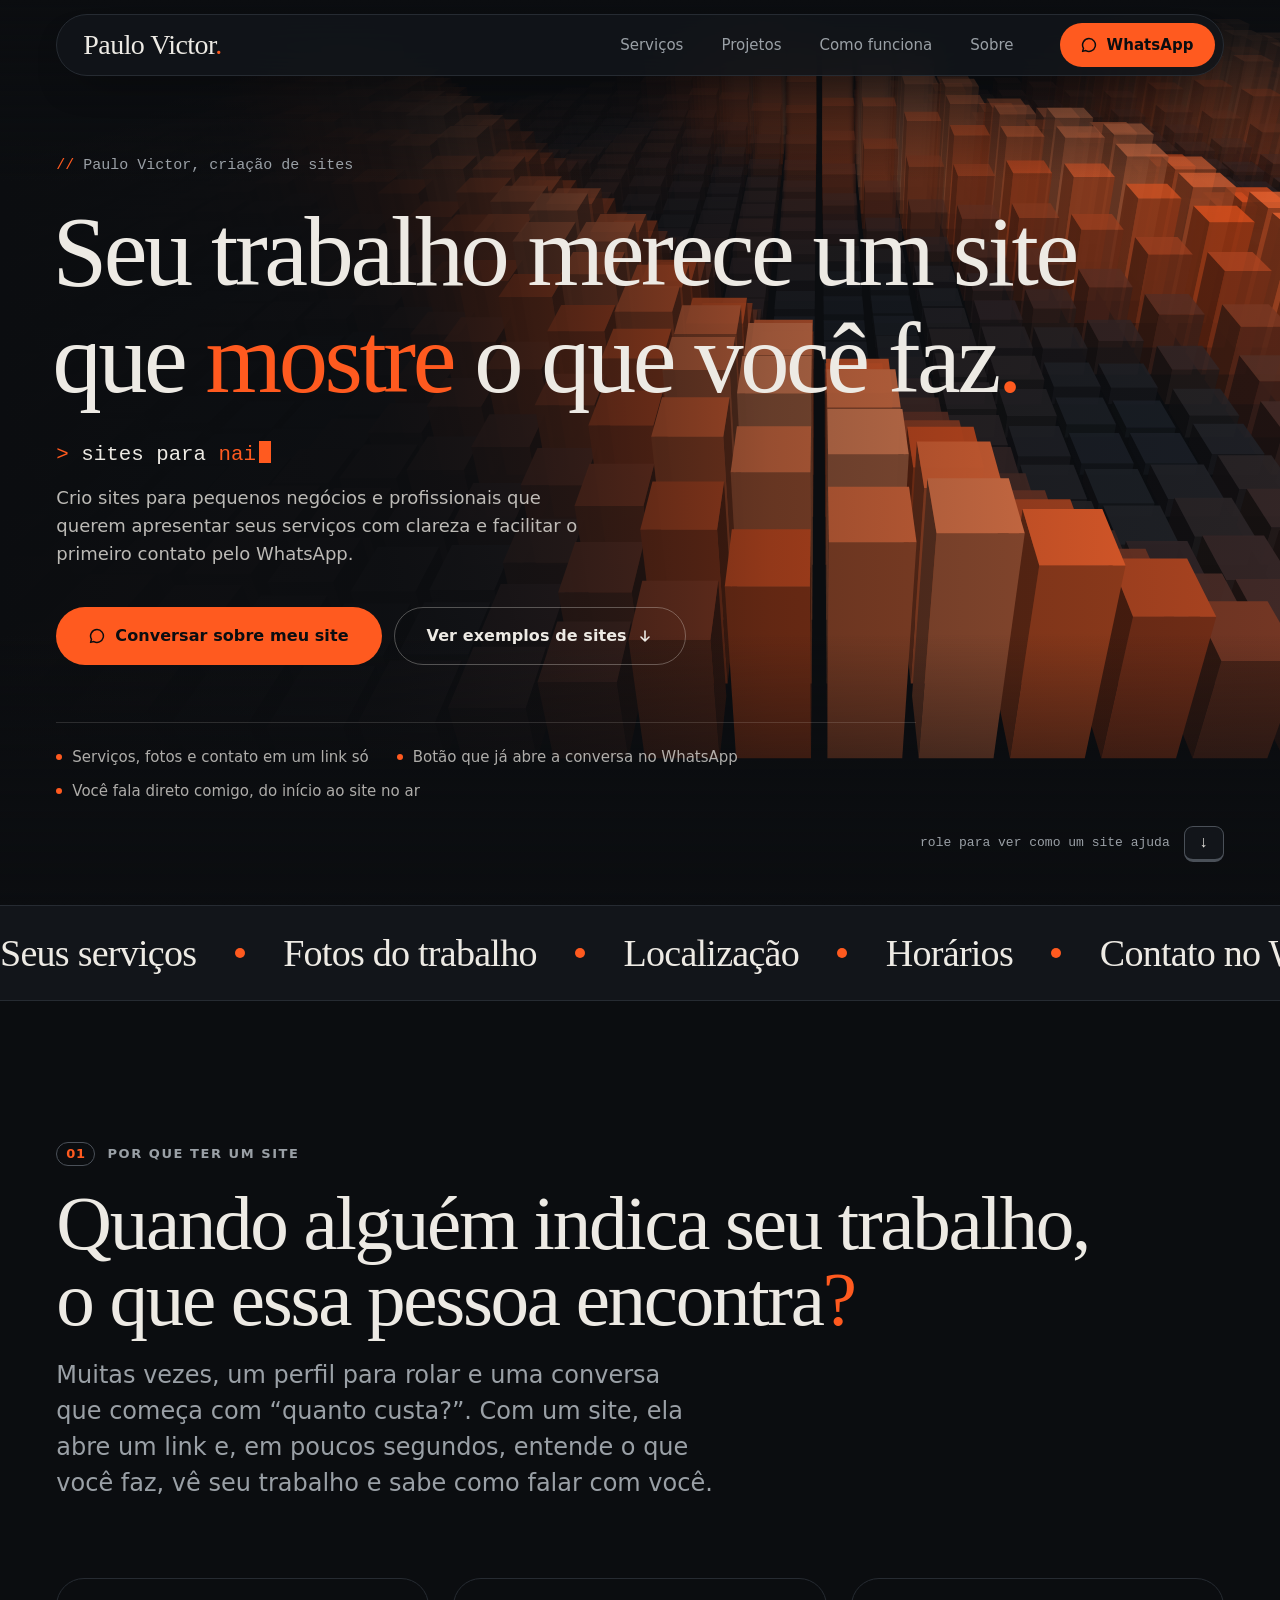
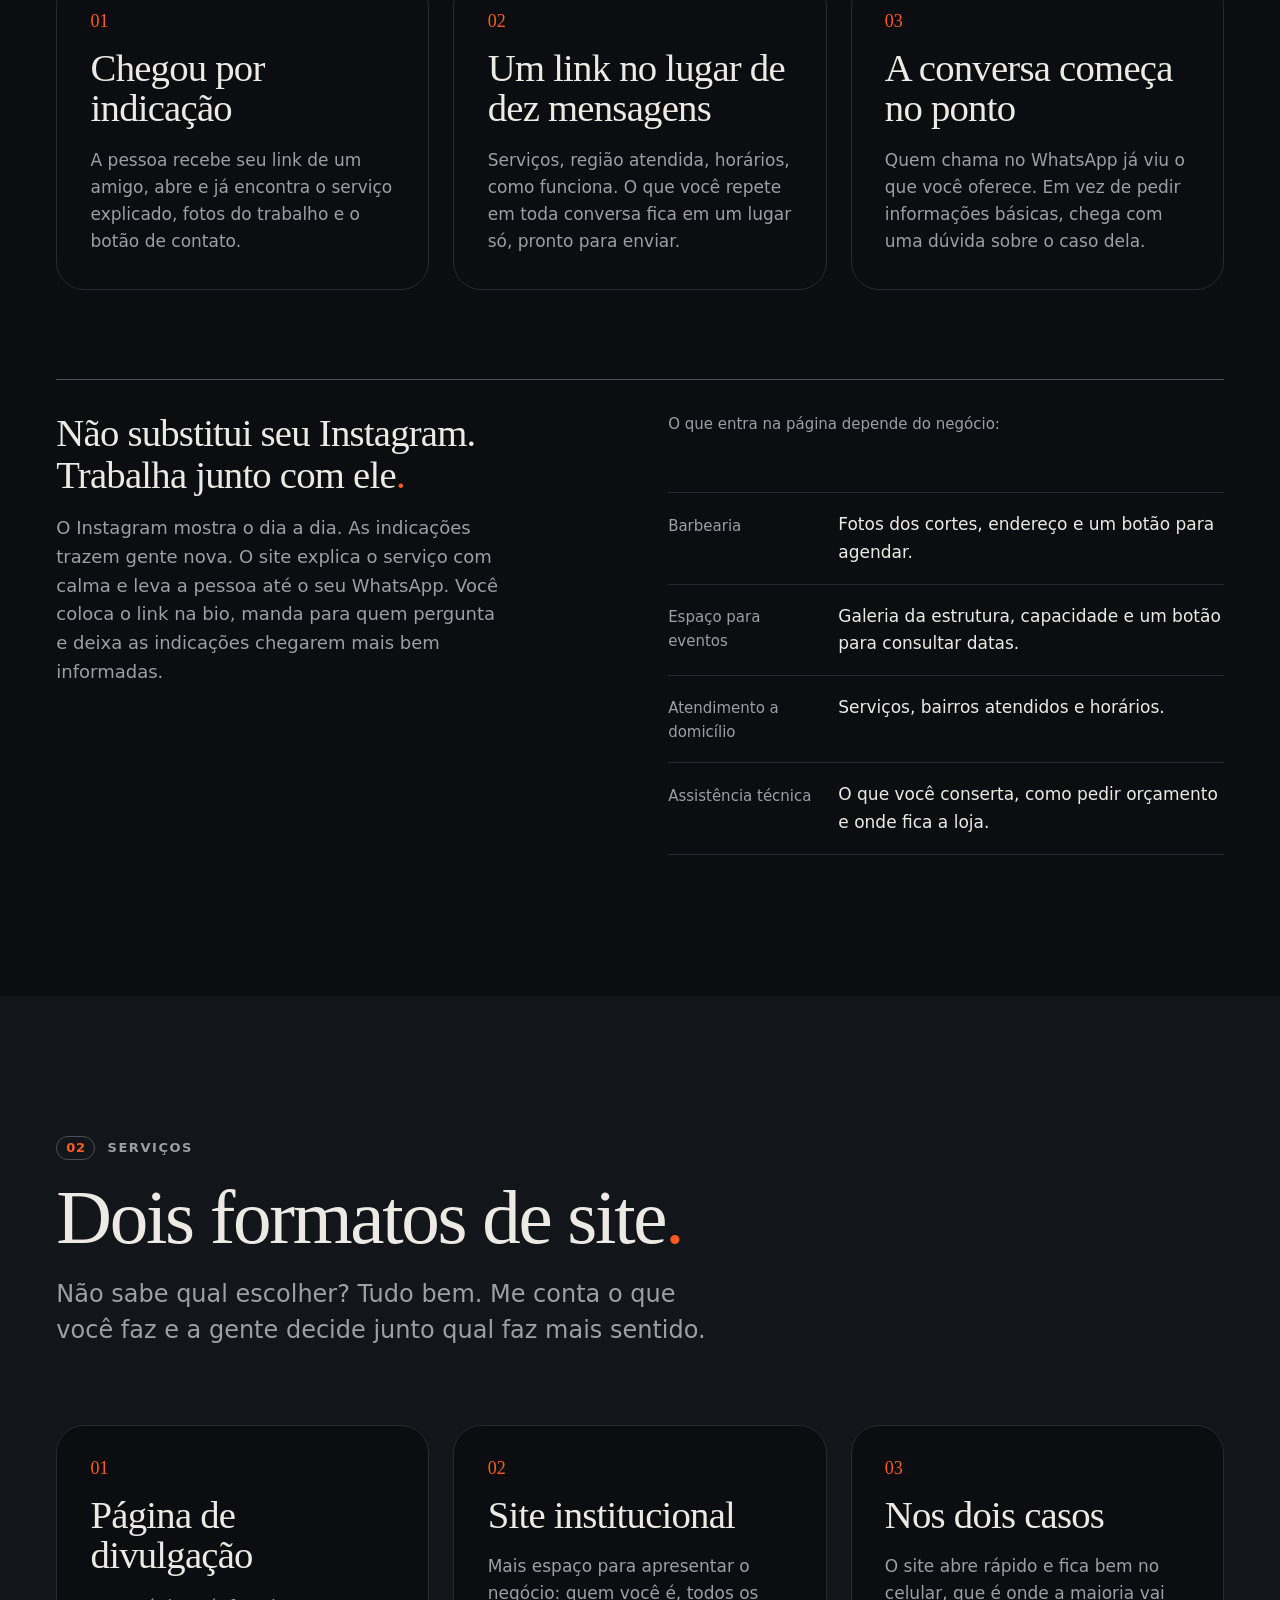
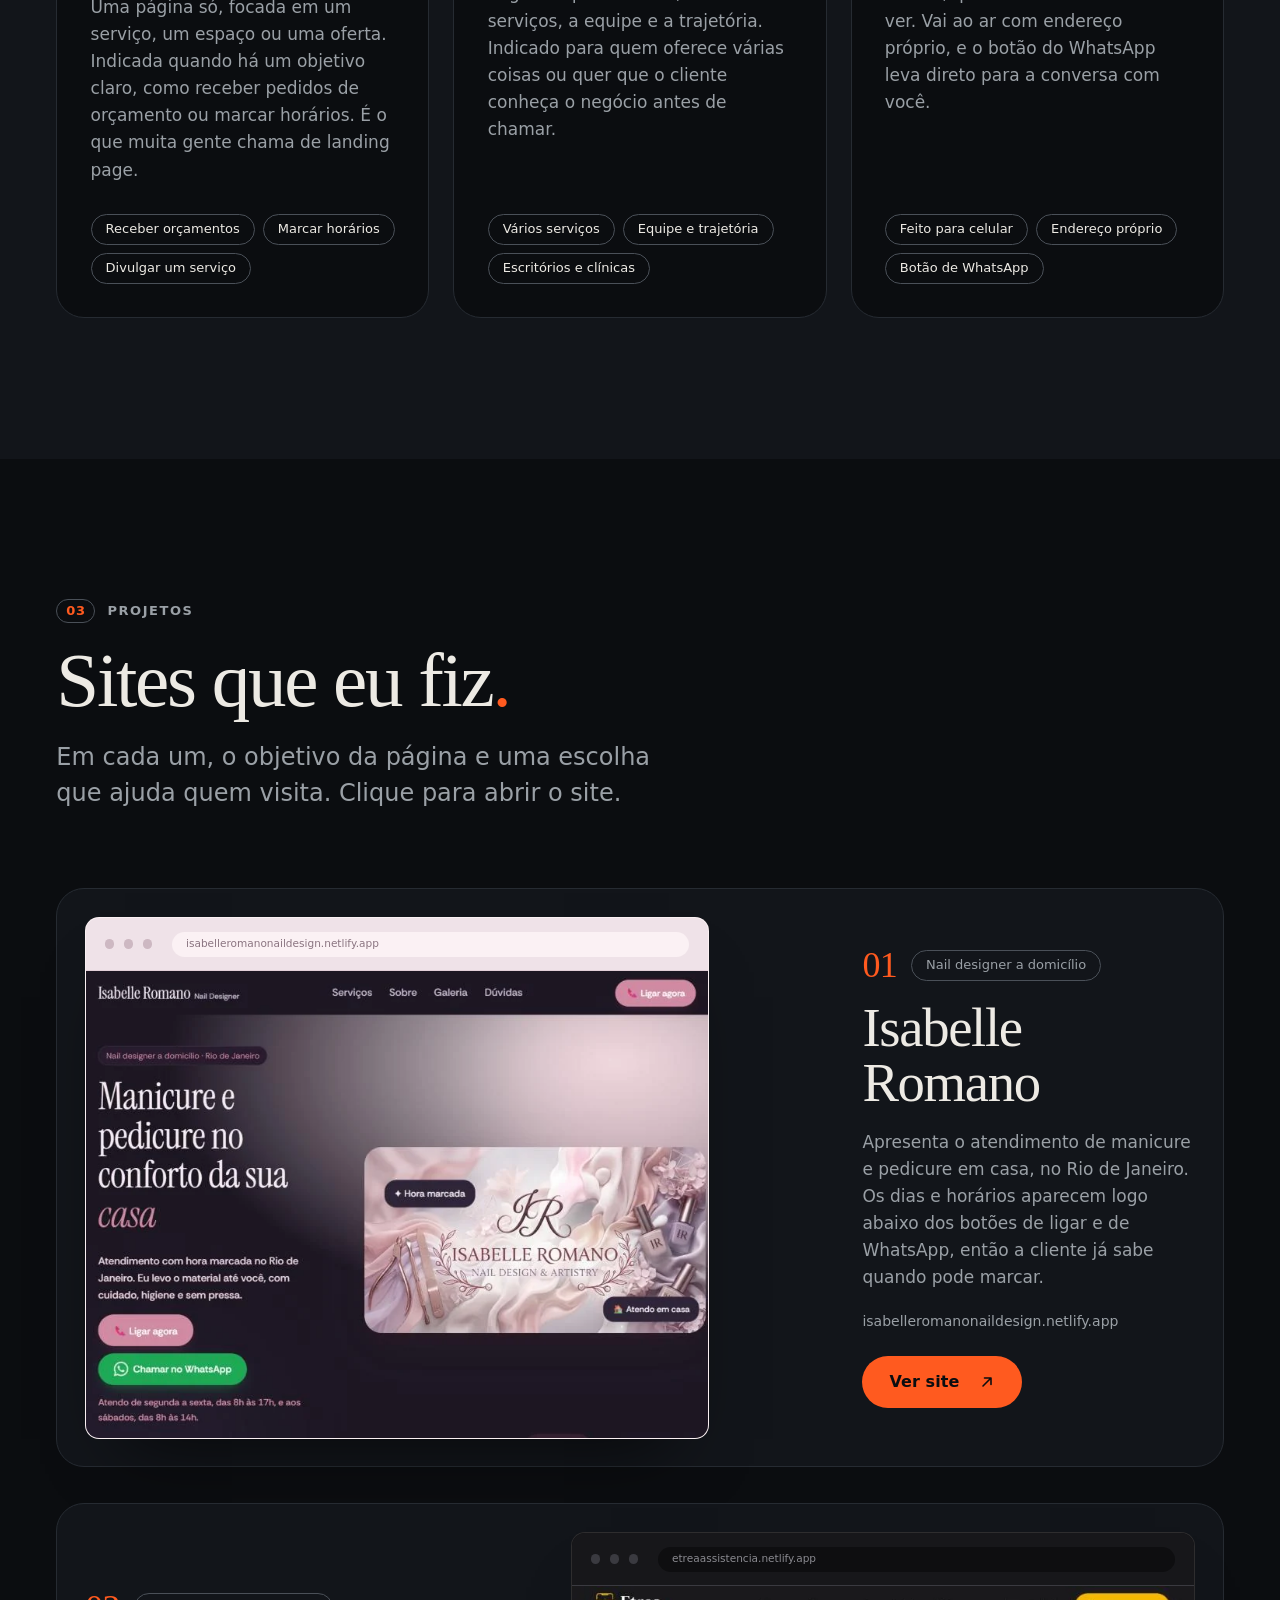
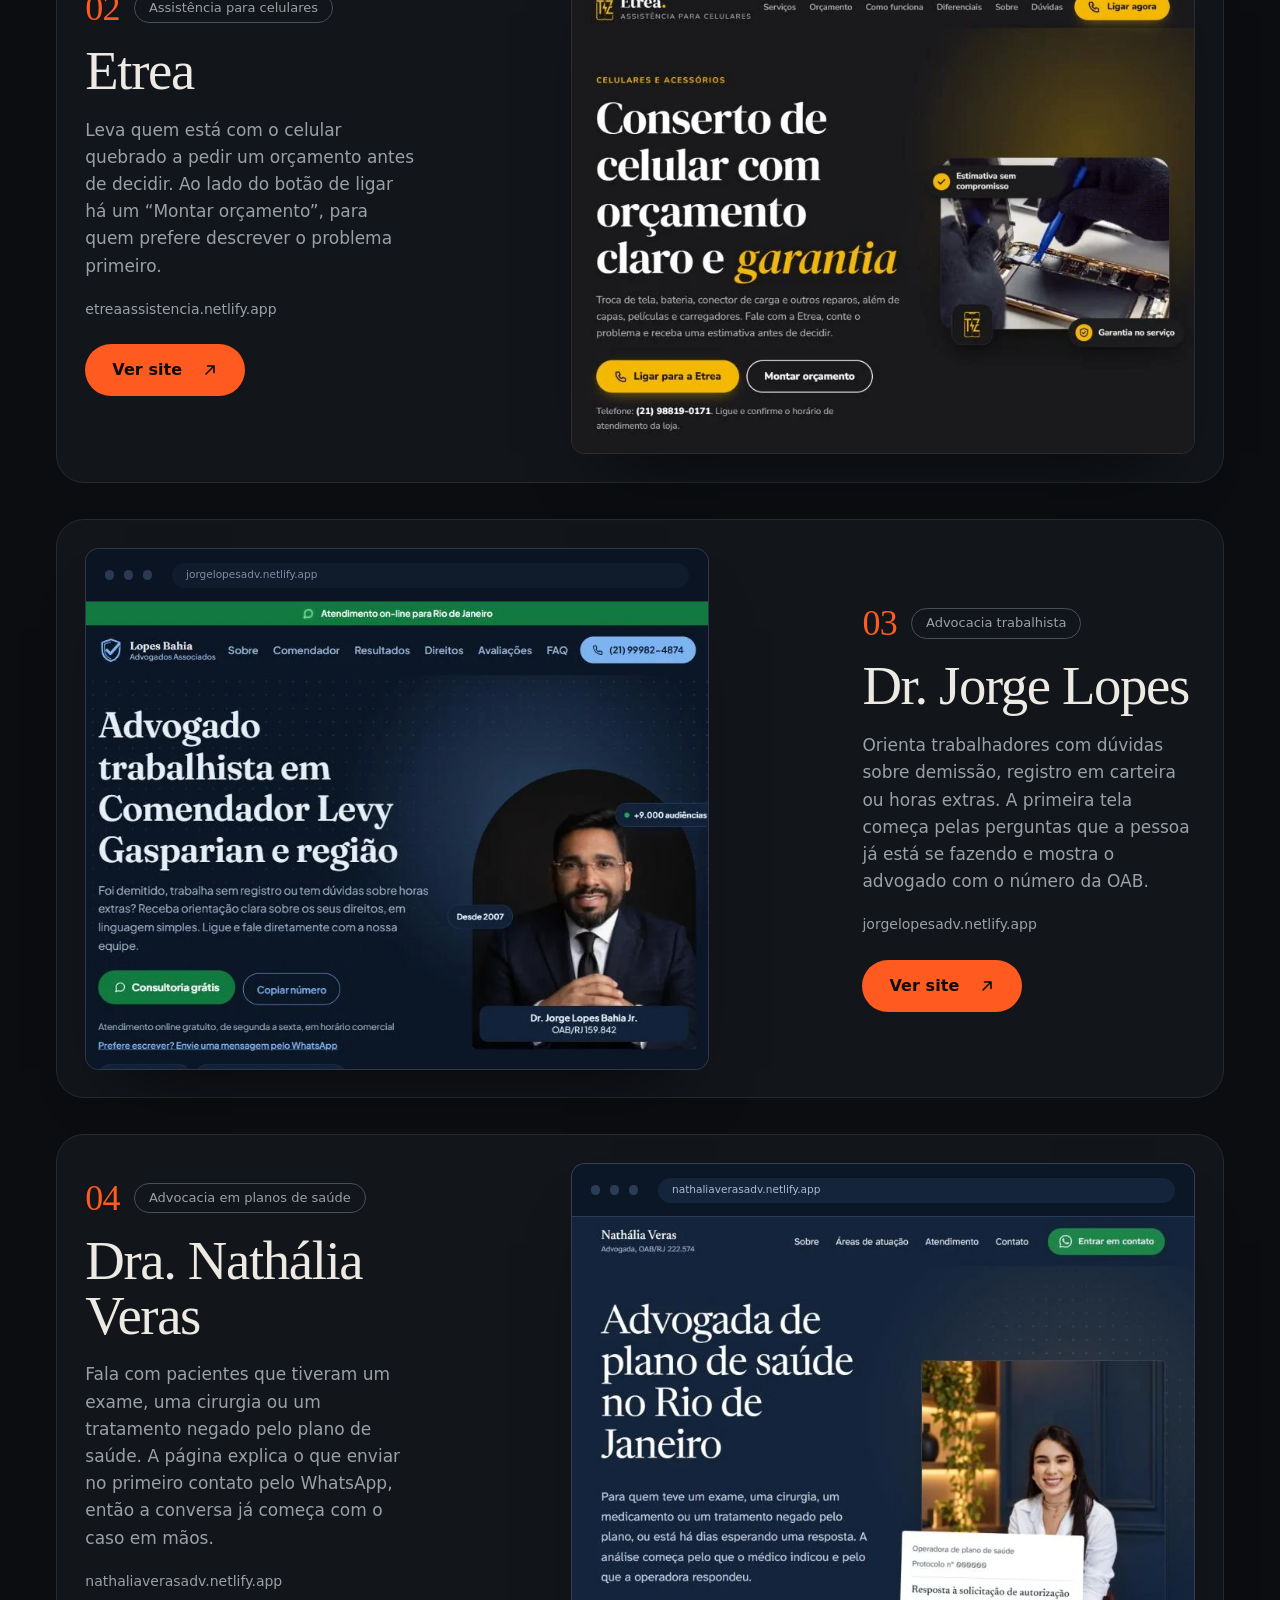
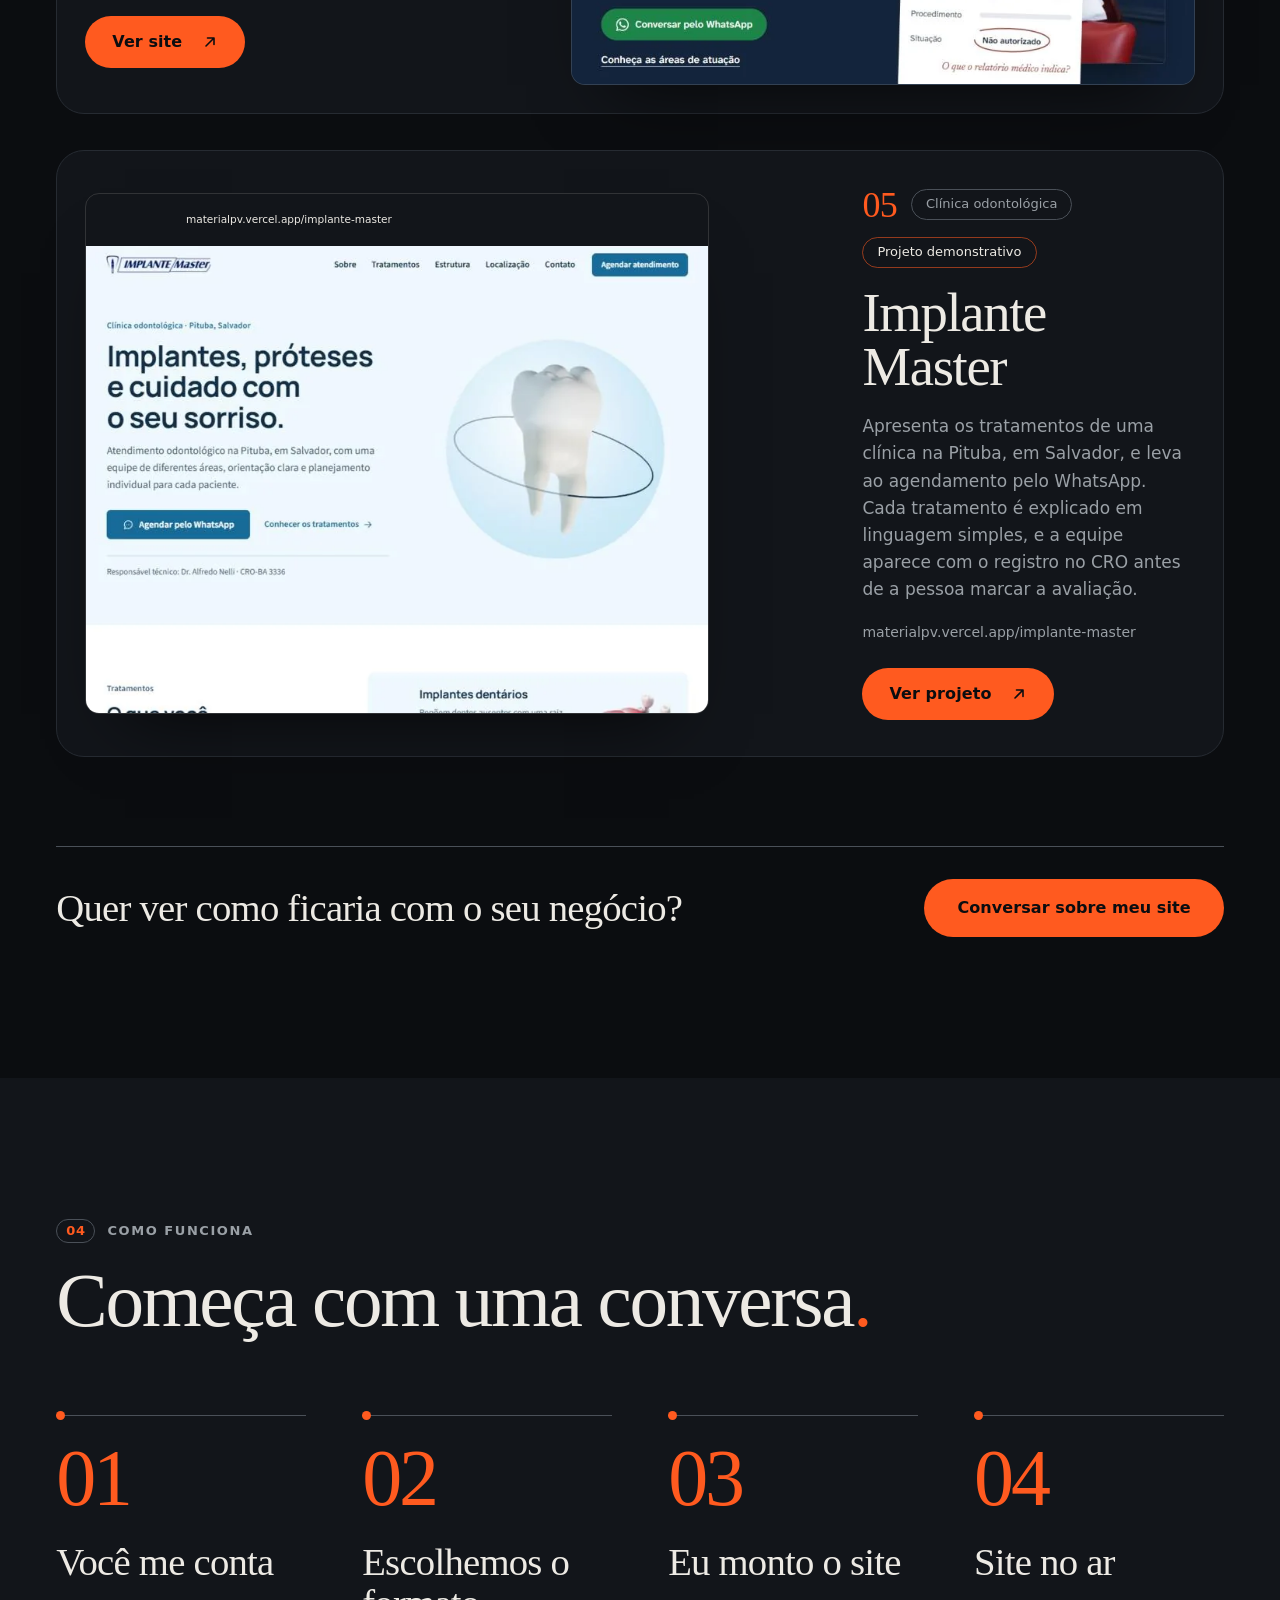
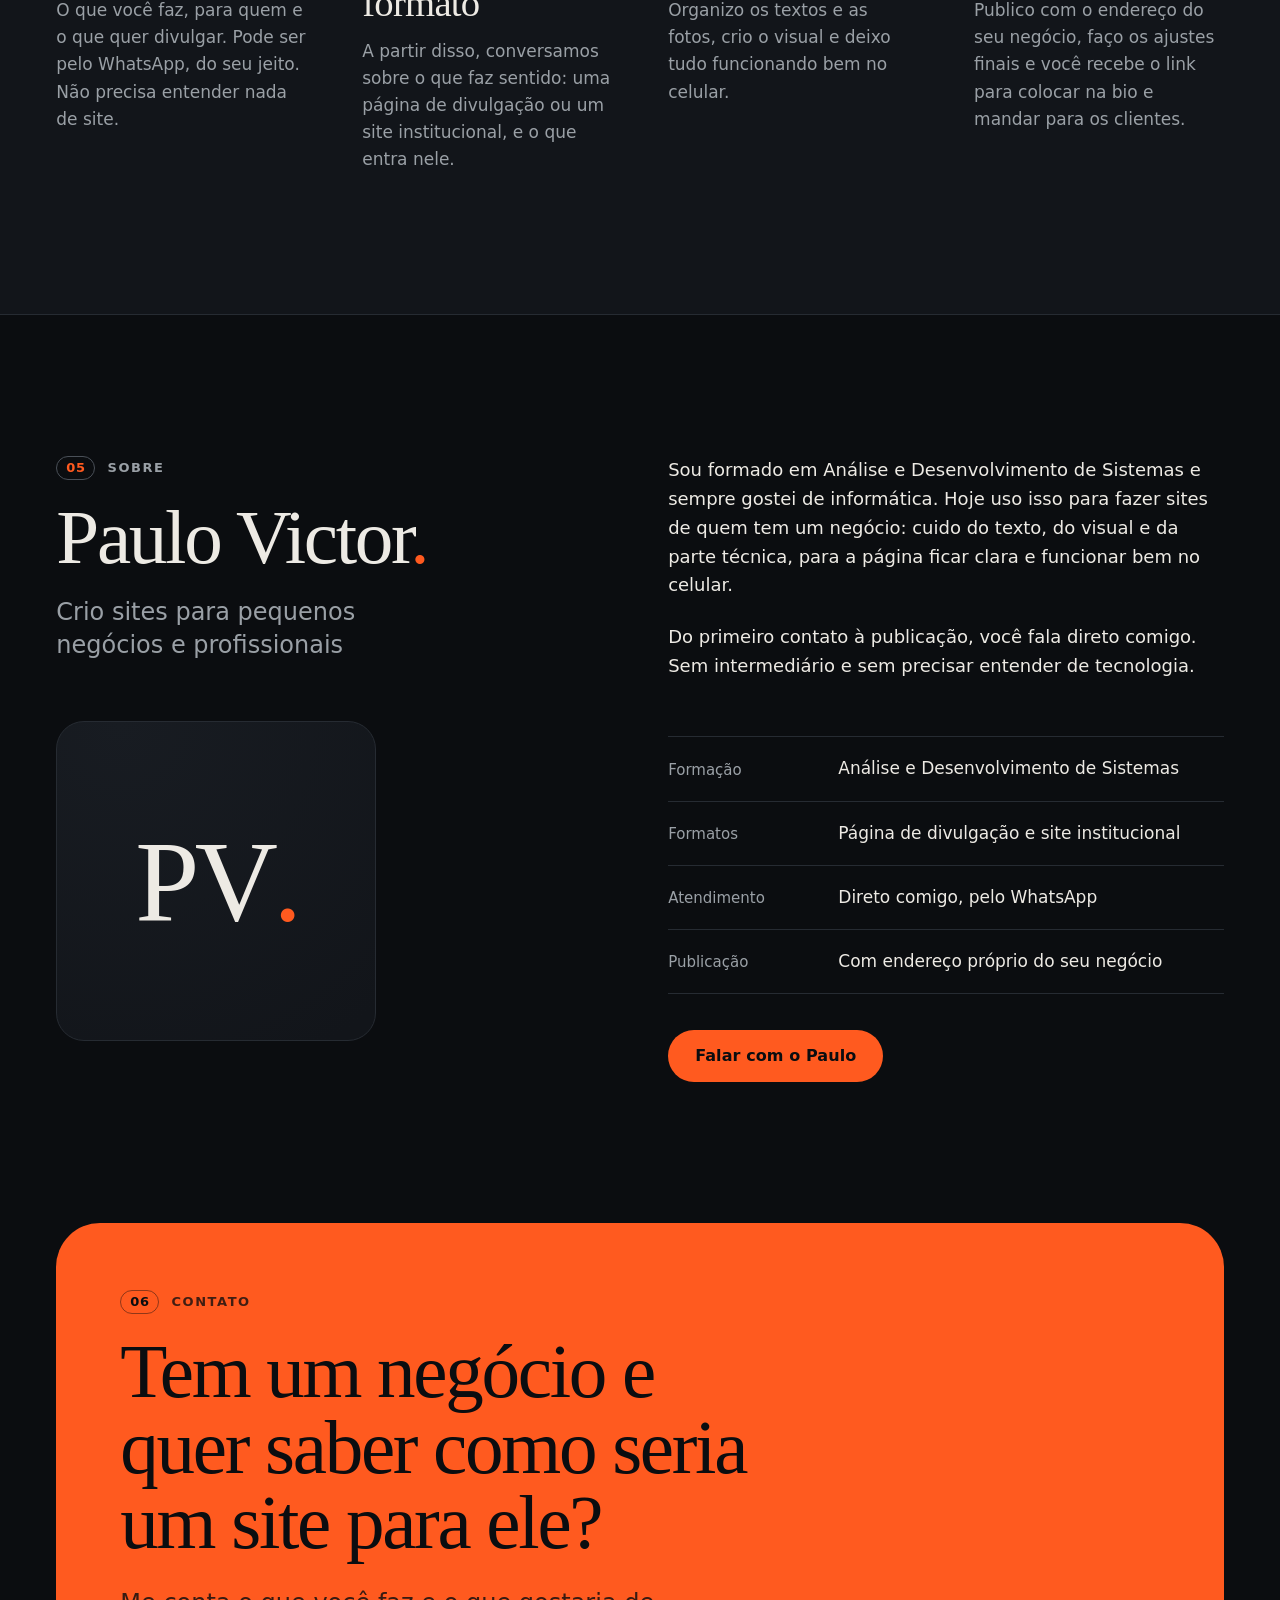
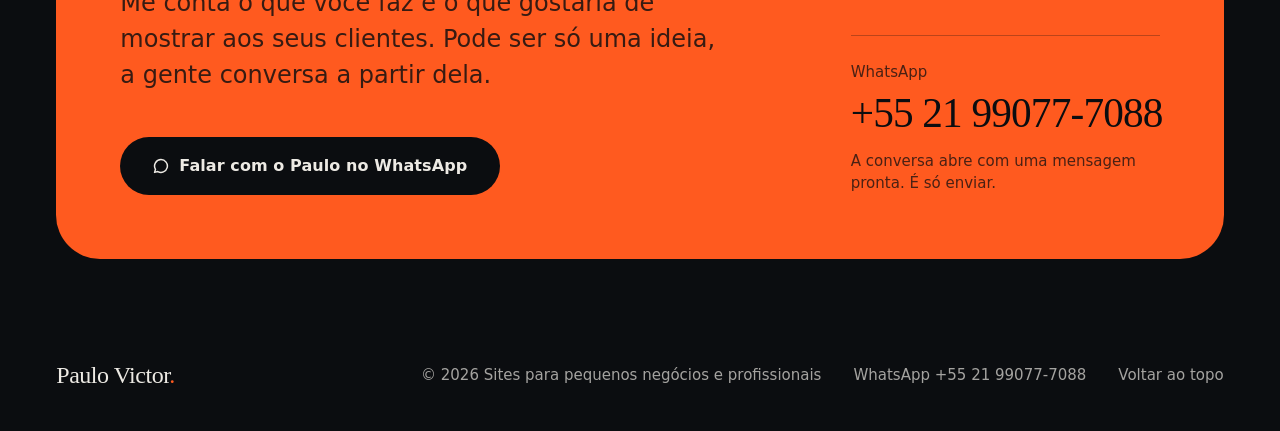
==== portfolio-redesign/index.html @ b5d3b5ea "Reescreve o portfólio para pequenos negócios e profissionais - Nova primeira tela: "Seu trabalho mer" ====
<!doctype html>
<html lang="pt-BR">
<head>
  <meta charset="utf-8">
  <meta name="viewport" content="width=device-width, initial-scale=1, viewport-fit=cover">
  <title>Paulo Victor — Sites para pequenos negócios e profissionais</title>
  <meta name="description" content="Crio sites para pequenos negócios e profissionais que querem apresentar seus serviços com clareza e facilitar o primeiro contato pelo WhatsApp.">
  <meta name="theme-color" content="#0b0d10">
  <link rel="canonical" href="https://portfoliopv.vercel.app/">

  <meta property="og:type" content="website">
  <meta property="og:locale" content="pt_BR">
  <meta property="og:title" content="Paulo Victor — Sites para pequenos negócios e profissionais">
  <meta property="og:description" content="Seu trabalho merece um site que mostre o que você faz.">
  <meta property="og:url" content="https://portfoliopv.vercel.app/">
  <meta property="og:image" content="https://portfoliopv.vercel.app/assets/img/og.jpg">
  <meta property="og:image:width" content="1200">
  <meta property="og:image:height" content="630">
  <meta name="twitter:card" content="summary_large_image">

  <link rel="icon" href="assets/img/favicon.svg" type="image/svg+xml">

  <!-- Decide, antes da primeira pintura, se a abertura roda: uma vez por sessão,
       sem "reduzir movimento", sem economia de dados e sem link direto para uma seção.
       Use ?intro para rever a abertura. -->
  <script>
    (function (d) {
      var r = d.documentElement; r.classList.add('js');
      var seen = false; try { seen = sessionStorage.getItem('pv-intro') === '1'; } catch (e) {}
      var force = /[?&]intro\b/.test(location.search);
      var calm = matchMedia('(prefers-reduced-motion: reduce)').matches;
      var save = navigator.connection && navigator.connection.saveData;
      if (force || (!seen && !calm && !save && !location.hash)) r.classList.add('has-intro');
    })(document);
  </script>

  <link rel="preload" href="assets/fonts/InstrumentSerif-Regular.woff" as="font" type="font/woff" crossorigin>
  <link rel="preload" href="assets/fonts/InstrumentSans-Regular.woff" as="font" type="font/woff" crossorigin>
  <link rel="stylesheet" href="assets/css/style.css">

  <script type="application/ld+json">
  {
    "@context": "https://schema.org",
    "@type": "Person",
    "name": "Paulo Victor",
    "jobTitle": "Desenvolvedor web",
    "description": "Criação de sites para pequenos negócios e profissionais.",
    "url": "https://portfoliopv.vercel.app/",
    "telephone": "+55 21 99077-7088"
  }
  </script>
</head>

<body>

  <!-- Abertura em vídeo -->
  <div class="intro" id="intro" role="presentation">
    <video class="intro__video" id="introVideo" muted playsinline autoplay preload="auto"
           aria-hidden="true" tabindex="-1" disablepictureinpicture disableremoteplayback></video>
    <button class="intro__skip" id="introSkip" type="button">Pular abertura</button>
  </div>
  <script>
    (function () {
      var v = document.getElementById('introVideo');
      if (!v || !document.documentElement.classList.contains('has-intro')) return;
      var o = matchMedia('(max-aspect-ratio: 1/1)').matches ? 'portrait' : 'landscape';
      v.muted = true;
      [['mp4', 'video/mp4'], ['webm', 'video/webm']].forEach(function (f) {
        var s = document.createElement('source');
        s.src = 'assets/video/intro-' + o + '.' + f[0]; s.type = f[1];
        v.appendChild(s);
      });
      v.load();
    })();
  </script>

  <div id="app">
    <a class="sr-only" href="#conteudo">Ir para o conteúdo</a>
    <div class="sentinel" id="sentinel" aria-hidden="true" style="position:absolute;top:0;left:0;width:1px;height:1px"></div>

    <!-- Cabeçalho flutuante -->
    <header class="header" id="top">
      <div class="header__inner">
        <a class="logo" href="#top" aria-label="Paulo Victor, início">Paulo Victor<i class="dot">.</i></a>

        <nav class="nav" aria-label="Principal">
          <ul class="nav__list">
            <li><a class="nav__link" href="#servicos">Serviços</a></li>
            <li><a class="nav__link" href="#projetos">Projetos</a></li>
            <li><a class="nav__link" href="#processo">Como funciona</a></li>
            <li><a class="nav__link" href="#sobre">Sobre</a></li>
          </ul>
          <a class="btn btn--solid btn--sm nav__cta" href="https://wa.me/5521990777088?text=Oi%2C%20Paulo%21%20Vi%20seu%20portf%C3%B3lio%20e%20queria%20saber%20como%20seria%20um%20site%20para%20o%20meu%20neg%C3%B3cio." target="_blank" rel="noopener noreferrer">
            <svg class="ico" viewBox="0 0 16 16" width="16" height="16" aria-hidden="true"><path d="M8 1.6a6.4 6.4 0 0 0-5.5 9.7L1.6 14.4l3.2-.85A6.4 6.4 0 1 0 8 1.6z" fill="none" stroke="currentColor" stroke-width="1.5" stroke-linejoin="round"/></svg>
            WhatsApp
          </a>
          <button class="menu-btn" id="menuBtn" type="button" aria-expanded="false" aria-controls="mobileNav">
            <span class="menu-btn__label" id="menuLabel">Menu</span><span class="menu-btn__bars" aria-hidden="true"></span>
          </button>
        </nav>
      </div>

      <div class="mobile-nav" id="mobileNav" hidden>
        <nav class="mobile-nav__inner" aria-label="Menu móvel">
          <a class="mobile-nav__link" href="#por-que" style="--i:0"><span>01</span>Por que um site</a>
          <a class="mobile-nav__link" href="#servicos" style="--i:1"><span>02</span>Serviços</a>
          <a class="mobile-nav__link" href="#projetos" style="--i:2"><span>03</span>Projetos</a>
          <a class="mobile-nav__link" href="#processo" style="--i:3"><span>04</span>Como funciona</a>
          <a class="mobile-nav__link" href="#sobre" style="--i:4"><span>05</span>Sobre</a>
          <a class="btn btn--solid mobile-nav__cta" style="--i:5" href="https://wa.me/5521990777088?text=Oi%2C%20Paulo%21%20Vi%20seu%20portf%C3%B3lio%20e%20queria%20saber%20como%20seria%20um%20site%20para%20o%20meu%20neg%C3%B3cio." target="_blank" rel="noopener noreferrer">Falar com o Paulo no WhatsApp</a>
        </nav>
      </div>
    </header>

    <main id="conteudo">

      <!-- Hero -->
      <section class="hero" id="inicio" aria-labelledby="hero-title">
        <canvas class="hero__field" id="field" aria-hidden="true"></canvas>

        <div class="wrap hero__inner">
          <p class="eyebrow rise" style="--i:0"><span aria-hidden="true">//</span> Paulo Victor, criação de sites</p>

          <h1 class="hero__title" id="hero-title">
            <span class="reveal" style="--i:0"><span>Seu trabalho merece um site</span></span>
            <span class="reveal" style="--i:1"><span>que <em>mostre</em> o&nbsp;que você faz<i class="dot">.</i></span></span>
          </h1>

          <p class="hero__type rise" style="--i:1">
            <span class="prompt" aria-hidden="true">&gt;</span>
            <span class="sr-only">Sites para nail designers, assistências técnicas, escritórios, clínicas, barbearias e espaços para eventos.</span>
            <span aria-hidden="true">sites para <span class="typed" id="typed">nail designers</span><i class="caret"></i></span>
          </p>

          <p class="hero__lead rise" style="--i:2">Crio sites para pequenos negócios e profissionais que querem apresentar seus serviços com clareza e facilitar o primeiro contato pelo WhatsApp.</p>

          <div class="hero__actions rise" style="--i:3">
            <a class="btn btn--solid btn--lg" href="https://wa.me/5521990777088?text=Oi%2C%20Paulo%21%20Vi%20seu%20portf%C3%B3lio%20e%20queria%20saber%20como%20seria%20um%20site%20para%20o%20meu%20neg%C3%B3cio." target="_blank" rel="noopener noreferrer">
              <svg class="ico" viewBox="0 0 16 16" width="16" height="16" aria-hidden="true"><path d="M8 1.6a6.4 6.4 0 0 0-5.5 9.7L1.6 14.4l3.2-.85A6.4 6.4 0 1 0 8 1.6z" fill="none" stroke="currentColor" stroke-width="1.5" stroke-linejoin="round"/></svg>
              Conversar sobre meu site
            </a>
            <a class="btn btn--line btn--lg hero__examples" href="#projetos">
              Ver exemplos de sites
              <svg class="ico" viewBox="0 0 16 16" width="16" height="16" aria-hidden="true"><path d="M8 3v10M4 9l4 4 4-4" fill="none" stroke="currentColor" stroke-width="1.6" stroke-linecap="round" stroke-linejoin="round"/></svg>
            </a>
          </div>

          <ul class="hero__facts rise" style="--i:4" aria-label="Em resumo">
            <li>Serviços, fotos e contato em um link só</li>
            <li>Botão que já abre a conversa no WhatsApp</li>
            <li>Você fala direto comigo, do início ao site no ar</li>
          </ul>
        </div>

        <a class="hero__cue rise" style="--i:5" href="#por-que"><span>role para ver como um site ajuda</span><kbd aria-hidden="true">↓</kbd></a>
      </section>

      <!-- Faixa em rolagem -->
      <div class="marquee" aria-label="O que um site reúne">
        <div class="marquee__track">
          <ul class="marquee__list">
            <li>Seus serviços</li><li>Fotos do trabalho</li><li>Localização</li><li>Horários</li><li>Contato no WhatsApp</li><li>Um link para compartilhar</li>
          </ul>
          <ul class="marquee__list" aria-hidden="true">
            <li>Seus serviços</li><li>Fotos do trabalho</li><li>Localização</li><li>Horários</li><li>Contato no WhatsApp</li><li>Um link para compartilhar</li>
          </ul>
        </div>
      </div>

      <!-- Por que ter um site -->
      <section class="section" id="por-que" aria-labelledby="por-que-title">
        <div class="wrap">
          <div class="section__head" data-reveal>
            <p class="label"><span>01</span> Por que ter um site</p>
            <h2 class="section__title" id="por-que-title">Quando alguém indica seu trabalho, o que essa pessoa encontra<i class="dot">?</i></h2>
            <p class="section__lead">Muitas vezes, um perfil para rolar e uma conversa que começa com “quanto custa?”. Com um site, ela abre um link e, em poucos segundos, entende o que você faz, vê seu trabalho e sabe como falar com você.</p>
          </div>

          <div class="services">
            <article class="service" data-reveal style="--d:0">
              <span class="service__num" aria-hidden="true">01</span>
              <h3 class="service__title">Chegou por indicação</h3>
              <p class="service__text">A pessoa recebe seu link de um amigo, abre e já encontra o serviço explicado, fotos do trabalho e o botão de contato.</p>
            </article>
            <article class="service" data-reveal style="--d:1">
              <span class="service__num" aria-hidden="true">02</span>
              <h3 class="service__title">Um link no lugar de dez mensagens</h3>
              <p class="service__text">Serviços, região atendida, horários, como funciona. O que você repete em toda conversa fica em um lugar só, pronto para enviar.</p>
            </article>
            <article class="service" data-reveal style="--d:2">
              <span class="service__num" aria-hidden="true">03</span>
              <h3 class="service__title">A conversa começa no ponto</h3>
              <p class="service__text">Quem chama no WhatsApp já viu o que você oferece. Em vez de pedir informações básicas, chega com uma dúvida sobre o caso dela.</p>
            </article>
          </div>

          <div class="why">
            <div class="why__text" data-reveal>
              <h3 class="why__title">Não substitui seu Instagram. Trabalha junto com ele<i class="dot">.</i></h3>
              <p>O Instagram mostra o dia a dia. As indicações trazem gente nova. O site explica o serviço com calma e leva a pessoa até o seu WhatsApp. Você coloca o link na bio, manda para quem pergunta e deixa as indicações chegarem mais bem informadas.</p>
            </div>
            <div data-reveal style="--d:1">
              <p class="why__caption">O que entra na página depende do negócio:</p>
              <dl class="about__facts why__list">
                <div class="about__row"><dt>Barbearia</dt><dd>Fotos dos cortes, endereço e um botão para agendar.</dd></div>
                <div class="about__row"><dt>Espaço para eventos</dt><dd>Galeria da estrutura, capacidade e um botão para consultar datas.</dd></div>
                <div class="about__row"><dt>Atendimento a domicílio</dt><dd>Serviços, bairros atendidos e horários.</dd></div>
                <div class="about__row"><dt>Assistência técnica</dt><dd>O que você conserta, como pedir orçamento e onde fica a loja.</dd></div>
              </dl>
            </div>
          </div>
        </div>
      </section>

      <!-- Serviços -->
      <section class="section section--surface" id="servicos" aria-labelledby="servicos-title">
        <div class="wrap">
          <div class="section__head" data-reveal>
            <p class="label"><span>02</span> Serviços</p>
            <h2 class="section__title" id="servicos-title">Dois formatos de site<i class="dot">.</i></h2>
            <p class="section__lead">Não sabe qual escolher? Tudo bem. Me conta o que você faz e a gente decide junto qual faz mais sentido.</p>
          </div>

          <div class="services">
            <article class="service" data-reveal style="--d:0">
              <span class="service__num" aria-hidden="true">01</span>
              <h3 class="service__title">Página de divulgação</h3>
              <p class="service__text">Uma página só, focada em um serviço, um espaço ou uma oferta. Indicada quando há um objetivo claro, como receber pedidos de orçamento ou marcar horários. É o que muita gente chama de landing page.</p>
              <ul class="tags" aria-label="Combina com quem quer">
                <li>Receber orçamentos</li><li>Marcar horários</li><li>Divulgar um serviço</li>
              </ul>
            </article>
            <article class="service" data-reveal style="--d:1">
              <span class="service__num" aria-hidden="true">02</span>
              <h3 class="service__title">Site institucional</h3>
              <p class="service__text">Mais espaço para apresentar o negócio: quem você é, todos os serviços, a equipe e a trajetória. Indicado para quem oferece várias coisas ou quer que o cliente conheça o negócio antes de chamar.</p>
              <ul class="tags" aria-label="Combina com">
                <li>Vários serviços</li><li>Equipe e trajetória</li><li>Escritórios e clínicas</li>
              </ul>
            </article>
            <article class="service" data-reveal style="--d:2">
              <span class="service__num" aria-hidden="true">03</span>
              <h3 class="service__title">Nos dois casos</h3>
              <p class="service__text">O site abre rápido e fica bem no celular, que é onde a maioria vai ver. Vai ao ar com endereço próprio, e o botão do WhatsApp leva direto para a conversa com você.</p>
              <ul class="tags" aria-label="Inclui">
                <li>Feito para celular</li><li>Endereço próprio</li><li>Botão de WhatsApp</li>
              </ul>
            </article>
          </div>
        </div>
      </section>

      <!-- Projetos -->
      <section class="section" id="projetos" aria-labelledby="projetos-title">
        <div class="wrap">
          <div class="section__head" data-reveal>
            <p class="label"><span>03</span> Projetos</p>
            <h2 class="section__title" id="projetos-title">Sites que eu fiz<i class="dot">.</i></h2>
            <p class="section__lead">Em cada um, o objetivo da página e uma escolha que ajuda quem visita. Clique para abrir o site.</p>
          </div>

          <div class="projects">

            <article class="project" data-reveal>
              <div class="project__shot">
                <div class="shot shot--rose">
                  <div class="shot__bar"><i></i><i></i><i></i><span class="shot__url">isabelleromanonaildesign.netlify.app</span></div>
                  <img class="shot__img" src="assets/img/hero-isabelle.webp" width="800" height="600" loading="lazy" decoding="async" alt="Abertura do site de Isabelle Romano, nail designer">
                </div>
              </div>
              <div class="project__info">
                <p class="project__top"><span class="project__num">01</span><span class="chip">Nail designer a domicílio</span></p>
                <h3 class="project__name">Isabelle Romano</h3>
                <p class="project__desc">Apresenta o atendimento de manicure e pedicure em casa, no Rio de Janeiro. Os dias e horários aparecem logo abaixo dos botões de ligar e de WhatsApp, então a cliente já sabe quando pode marcar.</p>
                <p class="project__url">isabelleromanonaildesign.netlify.app</p>
                <a class="btn btn--solid project__link" href="https://isabelleromanonaildesign.netlify.app" target="_blank" rel="noopener noreferrer">Ver site<span class="sr-only">: Isabelle Romano (abre em nova aba)</span>
                  <svg class="ico" viewBox="0 0 16 16" width="16" height="16" aria-hidden="true"><path d="M4 12L12 4M5.5 4H12v6.5" fill="none" stroke="currentColor" stroke-width="1.6" stroke-linecap="round" stroke-linejoin="round"/></svg>
                </a>
              </div>
            </article>

            <article class="project project--flip" data-reveal>
              <div class="project__shot">
                <div class="shot shot--noir">
                  <div class="shot__bar"><i></i><i></i><i></i><span class="shot__url">etreaassistencia.netlify.app</span></div>
                  <img class="shot__img" src="assets/img/hero-etrea.webp" width="800" height="600" loading="lazy" decoding="async" alt="Abertura do site da Etrea, assistência para celulares">
                </div>
              </div>
              <div class="project__info">
                <p class="project__top"><span class="project__num">02</span><span class="chip">Assistência para celulares</span></p>
                <h3 class="project__name">Etrea</h3>
                <p class="project__desc">Leva quem está com o celular quebrado a pedir um orçamento antes de decidir. Ao lado do botão de ligar há um “Montar orçamento”, para quem prefere descrever o problema primeiro.</p>
                <p class="project__url">etreaassistencia.netlify.app</p>
                <a class="btn btn--solid project__link" href="https://etreaassistencia.netlify.app" target="_blank" rel="noopener noreferrer">Ver site<span class="sr-only">: Etrea (abre em nova aba)</span>
                  <svg class="ico" viewBox="0 0 16 16" width="16" height="16" aria-hidden="true"><path d="M4 12L12 4M5.5 4H12v6.5" fill="none" stroke="currentColor" stroke-width="1.6" stroke-linecap="round" stroke-linejoin="round"/></svg>
                </a>
              </div>
            </article>

            <article class="project" data-reveal>
              <div class="project__shot">
                <div class="shot shot--navy">
                  <div class="shot__bar"><i></i><i></i><i></i><span class="shot__url">jorgelopesadv.netlify.app</span></div>
                  <img class="shot__img" src="assets/img/hero-jorge.webp" width="800" height="600" loading="lazy" decoding="async" alt="Abertura do site do Dr. Jorge Lopes, advocacia trabalhista">
                </div>
              </div>
              <div class="project__info">
                <p class="project__top"><span class="project__num">03</span><span class="chip">Advocacia trabalhista</span></p>
                <h3 class="project__name">Dr. Jorge Lopes</h3>
                <p class="project__desc">Orienta trabalhadores com dúvidas sobre demissão, registro em carteira ou horas extras. A primeira tela começa pelas perguntas que a pessoa já está se fazendo e mostra o advogado com o número da OAB.</p>
                <p class="project__url">jorgelopesadv.netlify.app</p>
                <a class="btn btn--solid project__link" href="https://jorgelopesadv.netlify.app" target="_blank" rel="noopener noreferrer">Ver site<span class="sr-only">: Dr. Jorge Lopes (abre em nova aba)</span>
                  <svg class="ico" viewBox="0 0 16 16" width="16" height="16" aria-hidden="true"><path d="M4 12L12 4M5.5 4H12v6.5" fill="none" stroke="currentColor" stroke-width="1.6" stroke-linecap="round" stroke-linejoin="round"/></svg>
                </a>
              </div>
            </article>

            <article class="project project--flip" data-reveal>
              <div class="project__shot">
                <div class="shot shot--saude">
                  <div class="shot__bar"><i></i><i></i><i></i><span class="shot__url">nathaliaverasadv.netlify.app</span></div>
                  <img class="shot__img" src="assets/img/hero-nathalia.webp" width="800" height="600" loading="lazy" decoding="async" alt="Abertura do site da Dra. Nathália Veras, advocacia em planos de saúde">
                </div>
              </div>
              <div class="project__info">
                <p class="project__top"><span class="project__num">04</span><span class="chip">Advocacia em planos de saúde</span></p>
                <h3 class="project__name">Dra. Nathália Veras</h3>
                <p class="project__desc">Fala com pacientes que tiveram um exame, uma cirurgia ou um tratamento negado pelo plano de saúde. A página explica o que enviar no primeiro contato pelo WhatsApp, então a conversa já começa com o caso em mãos.</p>
                <p class="project__url">nathaliaverasadv.netlify.app</p>
                <a class="btn btn--solid project__link" href="https://nathaliaverasadv.netlify.app" target="_blank" rel="noopener noreferrer">Ver site<span class="sr-only">: Dra. Nathália Veras (abre em nova aba)</span>
                  <svg class="ico" viewBox="0 0 16 16" width="16" height="16" aria-hidden="true"><path d="M4 12L12 4M5.5 4H12v6.5" fill="none" stroke="currentColor" stroke-width="1.6" stroke-linecap="round" stroke-linejoin="round"/></svg>
                </a>
              </div>
            </article>

            <article class="project" data-reveal>
              <div class="project__shot">
                <div class="shot shot--odonto">
                  <div class="shot__bar"><i></i><i></i><i></i><span class="shot__url">materialpv.vercel.app/implante-master</span></div>
                  <img class="shot__img" src="assets/img/hero-implante.webp" width="800" height="600" loading="lazy" decoding="async" alt="Abertura do site da Implante Master, clínica odontológica, com um dente 3D cercado por uma órbita">
                </div>
              </div>
              <div class="project__info">
                <p class="project__top"><span class="project__num">05</span><span class="chip">Clínica odontológica</span><span class="chip chip--demo">Projeto demonstrativo</span></p>
                <h3 class="project__name">Implante Master</h3>
                <p class="project__desc">Apresenta os tratamentos de uma clínica na Pituba, em Salvador, e leva ao agendamento pelo WhatsApp. Cada tratamento é explicado em linguagem simples, e a equipe aparece com o registro no CRO antes de a pessoa marcar a avaliação.</p>
                <p class="project__url">materialpv.vercel.app/implante-master</p>
                <a class="btn btn--solid project__link" href="implante-master/" target="_blank" rel="noopener noreferrer">Ver projeto<span class="sr-only">: Implante Master, projeto demonstrativo (abre em nova aba)</span>
                  <svg class="ico" viewBox="0 0 16 16" width="16" height="16" aria-hidden="true"><path d="M4 12L12 4M5.5 4H12v6.5" fill="none" stroke="currentColor" stroke-width="1.6" stroke-linecap="round" stroke-linejoin="round"/></svg>
                </a>
              </div>
            </article>

          </div>

          <div class="works__cta" data-reveal>
            <p>Quer ver como ficaria com o seu negócio?</p>
            <a class="btn btn--solid btn--lg" href="https://wa.me/5521990777088?text=Oi%2C%20Paulo%21%20Vi%20seu%20portf%C3%B3lio%20e%20queria%20saber%20como%20seria%20um%20site%20para%20o%20meu%20neg%C3%B3cio." target="_blank" rel="noopener noreferrer">Conversar sobre meu site</a>
          </div>
        </div>
      </section>

      <!-- Como funciona -->
      <section class="section section--surface" id="processo" aria-labelledby="processo-title">
        <div class="wrap">
          <div class="section__head" data-reveal>
            <p class="label"><span>04</span> Como funciona</p>
            <h2 class="section__title" id="processo-title">Começa com uma conversa<i class="dot">.</i></h2>
          </div>

          <ol class="steps">
            <li class="step" data-reveal style="--d:0">
              <span class="step__num" aria-hidden="true">01</span>
              <h3 class="step__title">Você me conta</h3>
              <p class="step__text">O que você faz, para quem e o que quer divulgar. Pode ser pelo WhatsApp, do seu jeito. Não precisa entender nada de site.</p>
            </li>
            <li class="step" data-reveal style="--d:1">
              <span class="step__num" aria-hidden="true">02</span>
              <h3 class="step__title">Escolhemos o formato</h3>
              <p class="step__text">A partir disso, conversamos sobre o que faz sentido: uma página de divulgação ou um site institucional, e o que entra nele.</p>
            </li>
            <li class="step" data-reveal style="--d:2">
              <span class="step__num" aria-hidden="true">03</span>
              <h3 class="step__title">Eu monto o site</h3>
              <p class="step__text">Organizo os textos e as fotos, crio o visual e deixo tudo funcionando bem no celular.</p>
            </li>
            <li class="step" data-reveal style="--d:3">
              <span class="step__num" aria-hidden="true">04</span>
              <h3 class="step__title">Site no ar</h3>
              <p class="step__text">Publico com o endereço do seu negócio, faço os ajustes finais e você recebe o link para colocar na bio e mandar para os clientes.</p>
            </li>
          </ol>
        </div>
      </section>

      <!-- Sobre -->
      <section class="section section--top-rule" id="sobre" aria-labelledby="sobre-title">
        <div class="wrap about">
          <div class="about__head" data-reveal>
            <p class="label"><span>05</span> Sobre</p>
            <h2 class="section__title" id="sobre-title">Paulo Victor<i class="dot">.</i></h2>
            <p class="about__role">Crio sites para pequenos negócios e profissionais</p>
            <div class="about__mark" aria-hidden="true">PV<i class="dot">.</i></div>
          </div>

          <div class="about__body" data-reveal style="--d:1">
            <div class="about__text">
              <p>Sou formado em Análise e Desenvolvimento de Sistemas e sempre gostei de informática. Hoje uso isso para fazer sites de quem tem um negócio: cuido do texto, do visual e da parte técnica, para a página ficar clara e funcionar bem no celular.</p>
              <p>Do primeiro contato à publicação, você fala direto comigo. Sem intermediário e sem precisar entender de tecnologia.</p>
            </div>

            <dl class="about__facts">
              <div class="about__row"><dt>Formação</dt><dd>Análise e Desenvolvimento de Sistemas</dd></div>
              <div class="about__row"><dt>Formatos</dt><dd>Página de divulgação e site institucional</dd></div>
              <div class="about__row"><dt>Atendimento</dt><dd>Direto comigo, pelo WhatsApp</dd></div>
              <div class="about__row"><dt>Publicação</dt><dd>Com endereço próprio do seu negócio</dd></div>
            </dl>

            <div class="about__cta">
              <a class="btn btn--solid" href="#contato">Falar com o Paulo</a>
            </div>
          </div>
        </div>
      </section>

      <!-- Contato -->
      <section class="section section--close" id="contato" aria-labelledby="contato-title">
        <div class="wrap">
          <div class="contact" data-reveal>
            <div class="contact__head">
              <p class="label label--on-accent"><span>06</span> Contato</p>
              <h2 class="contact__title" id="contato-title">Tem um negócio e quer saber como seria um site para ele<i class="dot">?</i></h2>
              <p class="contact__lead">Me conta o que você faz e o que gostaria de mostrar aos seus clientes. Pode ser só uma ideia, a gente conversa a partir dela.</p>
              <div class="contact__cta">
                <a class="btn btn--dark btn--lg" href="https://wa.me/5521990777088?text=Oi%2C%20Paulo%21%20Vi%20seu%20portf%C3%B3lio%20e%20queria%20saber%20como%20seria%20um%20site%20para%20o%20meu%20neg%C3%B3cio." target="_blank" rel="noopener noreferrer">
                  <svg class="ico" viewBox="0 0 16 16" width="16" height="16" aria-hidden="true"><path d="M8 1.6a6.4 6.4 0 0 0-5.5 9.7L1.6 14.4l3.2-.85A6.4 6.4 0 1 0 8 1.6z" fill="none" stroke="currentColor" stroke-width="1.5" stroke-linejoin="round"/></svg>
                  Falar com o Paulo no WhatsApp
                </a>
              </div>
            </div>

            <div class="contact__direct">
              <span class="contact__label">WhatsApp</span>
              <a class="contact__phone" href="https://wa.me/5521990777088?text=Oi%2C%20Paulo%21%20Vi%20seu%20portf%C3%B3lio%20e%20queria%20saber%20como%20seria%20um%20site%20para%20o%20meu%20neg%C3%B3cio." target="_blank" rel="noopener noreferrer">+55 21 99077-7088</a>
              <p class="contact__note">A conversa abre com uma mensagem pronta. É só enviar.</p>
            </div>
          </div>
        </div>
      </section>
    </main>

    <footer class="site-footer">
      <div class="wrap">
        <div class="footer">
          <span class="footer__brand">Paulo Victor<i class="dot">.</i></span>
          <div class="footer__meta">
            <span>© 2026 Sites para pequenos negócios e profissionais</span>
            <a href="https://wa.me/5521990777088?text=Oi%2C%20Paulo%21%20Vi%20seu%20portf%C3%B3lio%20e%20queria%20saber%20como%20seria%20um%20site%20para%20o%20meu%20neg%C3%B3cio." target="_blank" rel="noopener noreferrer">WhatsApp +55 21 99077-7088</a>
            <a href="#top">Voltar ao topo</a>
          </div>
        </div>
      </div>
    </footer>

    <!-- Barra fixa de contato (só no celular) -->
    <div class="dock" id="dock" inert>
      <a class="btn btn--solid dock__btn" href="https://wa.me/5521990777088?text=Oi%2C%20Paulo%21%20Vi%20seu%20portf%C3%B3lio%20e%20queria%20saber%20como%20seria%20um%20site%20para%20o%20meu%20neg%C3%B3cio." target="_blank" rel="noopener noreferrer">
        <svg class="ico" viewBox="0 0 16 16" width="18" height="18" aria-hidden="true"><path d="M8 1.6a6.4 6.4 0 0 0-5.5 9.7L1.6 14.4l3.2-.85A6.4 6.4 0 1 0 8 1.6z" fill="none" stroke="currentColor" stroke-width="1.5" stroke-linejoin="round"/></svg>
        Conversar sobre meu site
      </a>
    </div>
  </div>

  <script src="assets/js/main.js" defer></script>
</body>
</html>
---- portfolio-redesign/assets/css/style.css ----
/* ==========================================================================
   Paulo Victor — portfólio
   Tokens → base → intro → cabeçalho → botões → seções → responsivo
   ========================================================================== */

@font-face {
  font-family: "Instrument Serif";
  src: url("../fonts/InstrumentSerif-Regular.woff") format("woff");
  font-weight: 400; font-style: normal; font-display: swap;
}
@font-face {
  font-family: "Instrument Sans";
  src: url("../fonts/InstrumentSans-Regular.woff") format("woff");
  font-weight: 400; font-style: normal; font-display: swap;
}
@font-face {
  font-family: "Instrument Sans";
  src: url("../fonts/InstrumentSans-Bold.woff") format("woff");
  font-weight: 700; font-style: normal; font-display: swap;
}

:root {
  color-scheme: dark;
  /* Paleta mantida: fundo quase preto, texto off-white quente, laranja como acento. */
  --bg: #0b0d10;
  --fg: #edeae4;
  --surface: #12151a;
  --surface-2: #181c22;
  --muted: #9aa0a6;
  --line: #262b32;
  --line-strong: #4a5058;
  --accent: #ff5a1f;

  --serif: "Instrument Serif", "Iowan Old Style", "Palatino Linotype", Georgia, serif;
  --sans: "Instrument Sans", system-ui, -apple-system, "Segoe UI", Roboto, sans-serif;

  --mono: ui-monospace, "SFMono-Regular", "Cascadia Mono", "Roboto Mono", Menlo, Consolas, monospace;

  --ease-out: cubic-bezier(.16, 1, .3, 1);
  --ease-io: cubic-bezier(.76, 0, .24, 1);

  --max: 1360px;
  --gutter: clamp(20px, 4.4vw, 64px);
  --header-h: 84px;
  --section-y: clamp(80px, 11vw, 160px);
  --radius: 28px;

  --fs-display: clamp(2.75rem, 1.2rem + 6.2vw, 6.6rem);
  --fs-h2: clamp(2.5rem, 1.3rem + 4.4vw, 5rem);
  --fs-h3: clamp(1.75rem, 1.3rem + 1.4vw, 2.5rem);
  --fs-lead: clamp(1.1875rem, 1.05rem + .6vw, 1.5rem);
}

/* ---------- Base ---------- */
*, *::before, *::after { box-sizing: border-box; }
html { -webkit-text-size-adjust: 100%; text-size-adjust: 100%; scroll-padding-top: calc(var(--header-h) + 8px); }
@media (prefers-reduced-motion: no-preference) { html { scroll-behavior: smooth; } }

body {
  margin: 0;
  background: var(--bg);
  color: var(--fg);
  font-family: var(--sans);
  font-size: 1.0625rem;
  line-height: 1.6;
  -webkit-font-smoothing: antialiased;
  -moz-osx-font-smoothing: grayscale;
  text-rendering: optimizeLegibility;
  overflow-x: clip;
}
body.is-locked, body.menu-open { overflow: hidden; }

h1, h2, h3, h4, p, ul, ol, dl, dd, figure { margin: 0; }
ul, ol { padding: 0; list-style: none; }
img, svg, video { display: block; max-width: 100%; }
a { color: inherit; text-decoration: none; }
button, input, select, textarea { font: inherit; color: inherit; }
button { cursor: pointer; }
::selection { background: var(--accent); color: var(--bg); }

:focus-visible { outline: 2px solid var(--accent); outline-offset: 3px; border-radius: 6px; }
.intro :focus-visible { outline-color: var(--fg); }

.sr-only {
  position: absolute; width: 1px; height: 1px; padding: 0; margin: -1px;
  overflow: hidden; clip: rect(0, 0, 0, 0); white-space: nowrap; border: 0;
}
.sr-only:focus-visible {
  position: fixed; top: 12px; left: 12px; z-index: 200; width: auto; height: auto; margin: 0; padding: 12px 18px;
  clip: auto; background: var(--fg); color: var(--bg); border-radius: 10px; font-weight: 700;
}

.wrap { width: 100%; max-width: var(--max); margin-inline: auto; padding-inline: var(--gutter); }
.dot { font-style: normal; color: var(--accent); }
.ico { flex: none; }

/* ---------- Abertura (vídeo) ---------- */
.intro {
  display: none;
  position: fixed; inset: 0; z-index: 100;
  background: var(--bg);
  clip-path: inset(0 0 0 0);
}
.has-intro .intro { display: block; }
.intro__video {
  position: absolute; inset: 0; width: 100%; height: 100%;
  object-fit: cover; background: var(--bg);
  opacity: 0; transition: opacity .5s ease;
}
.intro.is-playing .intro__video { opacity: 1; }
.intro__skip {
  position: absolute; right: var(--gutter); bottom: clamp(20px, 4vh, 44px);
  padding: 12px 4px 8px; border: 0;
  color: rgba(237, 234, 228, .72);
  font-size: .9375rem; letter-spacing: .01em;
  opacity: 0; transition: opacity .6s ease .8s, color .2s ease;
  background: linear-gradient(currentColor, currentColor) 0 100% / 100% 1px no-repeat;
}
.intro.is-playing .intro__skip { opacity: 1; }
.intro__skip:hover { color: var(--fg); }
.intro.is-leaving {
  clip-path: inset(50% 0 50% 0);
  transition: clip-path 1.15s var(--ease-io);
  pointer-events: none;
}
.intro.is-leaving .intro__skip { opacity: 0; transition-delay: 0s; }
.intro.is-instant { display: none !important; }

/* ---------- Botões e links ---------- */
.btn {
  display: inline-flex; align-items: center; justify-content: center; gap: 10px;
  min-height: 52px; padding: 0 26px;
  border: 1px solid transparent; border-radius: 999px;
  font-size: 1rem; font-weight: 700; letter-spacing: .005em; line-height: 1;
  white-space: nowrap;
  transition: background-color .25s ease, color .25s ease, border-color .25s ease, transform .35s var(--ease-out);
}
.btn .ico { transition: transform .35s var(--ease-out); }
.btn--sm { min-height: 44px; padding: 0 20px; font-size: .9375rem; }
.btn--lg { min-height: 58px; padding: 0 32px; }
.btn--solid { background: var(--accent); color: var(--bg); }
.btn--solid:hover { background: var(--fg); }
.btn--line { border-color: rgba(237, 234, 228, .3); color: var(--fg); }
.btn--line:hover { border-color: var(--fg); background: rgba(237, 234, 228, .06); }
.btn--dark { background: var(--bg); color: var(--fg); }
.btn--dark:hover { background: var(--fg); color: var(--bg); }
.btn:active { transform: translateY(1px) scale(.99); }
.btn:hover .ico { transform: translate(2px, 0); }
.hero__examples:hover .ico { transform: translateY(2px); }
.project__link:hover .ico { transform: translate(2px, -2px); }

.link {
  display: inline-block; padding: 4px 0;
  border: 0; background: none;
  font-weight: 700; font-size: 1rem; line-height: 1.3;
  background: linear-gradient(currentColor, currentColor) 0 100% / 100% 1px no-repeat;
  transition: background-size .35s var(--ease-out), color .2s ease;
}
.link:hover { background-size: 0 1px; background-position: 100% 100%; }

/* ---------- Cabeçalho flutuante ---------- */
.header {
  position: fixed; top: 14px; left: 0; right: 0; z-index: 50;
  padding-inline: var(--gutter);
  pointer-events: none;
}
.header__inner {
  pointer-events: auto;
  max-width: 1180px; margin-inline: auto;
  display: flex; align-items: center; justify-content: space-between; gap: 24px;
  min-height: 60px; padding: 8px 8px 8px 26px;
  border: 1px solid transparent; border-radius: 999px;
  background: rgba(18, 21, 26, .55);
  -webkit-backdrop-filter: saturate(1.4) blur(16px);
  backdrop-filter: saturate(1.4) blur(16px);
  border-color: rgba(237, 234, 228, .08);
  transition: background-color .35s ease, border-color .35s ease, box-shadow .35s ease;
}
.header.is-stuck .header__inner,
body.menu-open .header__inner {
  background: rgba(18, 21, 26, .86);
  border-color: var(--line);
  box-shadow: 0 18px 40px -24px rgba(0, 0, 0, .8);
}

.logo { font-family: var(--serif); font-size: 1.75rem; line-height: 1; letter-spacing: -.02em; white-space: nowrap; }

.nav { display: flex; align-items: center; gap: clamp(16px, 2.6vw, 32px); }
.nav__list { display: flex; gap: clamp(4px, 1vw, 10px); }
.nav__link {
  position: relative; display: block; padding: 10px 14px; border-radius: 999px;
  font-size: .9375rem; color: var(--muted);
  transition: color .2s ease, background-color .25s ease;
}
.nav__link:hover { color: var(--fg); background: rgba(237, 234, 228, .06); }
.nav__link[aria-current="true"] { color: var(--fg); background: rgba(237, 234, 228, .09); }
.nav__cta .ico { width: 16px; height: 16px; }
.nav__cta:hover .ico { transform: none; }

.menu-btn {
  display: none; align-items: center; gap: 12px;
  min-height: 44px; padding: 0 18px;
  border: 1px solid rgba(237, 234, 228, .22); border-radius: 999px;
  background: none; font-size: .9375rem; font-weight: 700;
}
.menu-btn__bars { position: relative; width: 18px; height: 8px; }
.menu-btn__bars::before, .menu-btn__bars::after {
  content: ""; position: absolute; left: 0; right: 0; height: 1.5px; background: currentColor;
  transition: transform .35s var(--ease-out), top .35s var(--ease-out);
}
.menu-btn__bars::before { top: 0; }
.menu-btn__bars::after { top: 7px; }
.menu-btn[aria-expanded="true"] .menu-btn__bars::before { top: 3.25px; transform: rotate(45deg); }
.menu-btn[aria-expanded="true"] .menu-btn__bars::after { top: 3.25px; transform: rotate(-45deg); }

/* Menu em tela cheia (celular) */
.mobile-nav {
  position: fixed; inset: 0; z-index: -1;
  background: var(--bg);
  padding: calc(var(--header-h) + 28px) var(--gutter) calc(32px + env(safe-area-inset-bottom));
  overflow-y: auto;
  opacity: 0; visibility: hidden;
  transition: opacity .35s ease, visibility 0s linear .35s;
  pointer-events: auto;
}
.mobile-nav[hidden] { display: none; }
.mobile-nav.is-open { opacity: 1; visibility: visible; transition-delay: 0s; }
.mobile-nav__inner { display: flex; flex-direction: column; min-height: 100%; }
.mobile-nav__link {
  display: flex; align-items: baseline; gap: 16px; padding: 16px 0;
  font-family: var(--serif); font-size: clamp(2.5rem, 12vw, 3.5rem); line-height: 1; letter-spacing: -.025em;
  border-bottom: 1px solid var(--line);
}
.mobile-nav__link span { font-family: var(--sans); font-size: .8125rem; letter-spacing: .08em; color: var(--accent); }
.mobile-nav__cta { margin-top: 28px; width: 100%; min-height: 58px; }
.mobile-nav__link, .mobile-nav__cta { opacity: 0; transform: translateY(16px); transition: opacity .5s ease, transform .7s var(--ease-out); }
.mobile-nav.is-open .mobile-nav__link, .mobile-nav.is-open .mobile-nav__cta {
  opacity: 1; transform: none; transition-delay: calc(.08s + var(--i, 0) * .06s);
}

/* ---------- Estrutura de seção ---------- */
.section { padding-block: var(--section-y); }
.section--surface { background: var(--surface); }
.section--top-rule { border-top: 1px solid var(--line); }

.section__head { display: grid; gap: 20px; margin-bottom: clamp(44px, 6vw, 80px); justify-items: start; }
.section__title {
  font-family: var(--serif); font-weight: 400;
  font-size: var(--fs-h2); line-height: .98; letter-spacing: -.03em;
  text-wrap: balance;
}
.section__lead { max-width: 46ch; font-size: var(--fs-lead); line-height: 1.5; color: var(--muted); text-wrap: balance; }

.label {
  display: inline-flex; align-items: center; gap: 12px;
  font-size: .8125rem; font-weight: 700; letter-spacing: .12em; text-transform: uppercase;
  color: var(--muted);
}
.label span {
  display: inline-grid; place-items: center; min-width: 34px; height: 24px; padding: 0 9px;
  border: 1px solid var(--line-strong); border-radius: 999px; color: var(--accent); letter-spacing: .04em;
}

/* Entradas ao rolar */
.js [data-reveal] {
  opacity: 0; transform: translateY(28px);
  transition: opacity .9s ease calc(var(--d, 0) * .1s), transform 1.1s var(--ease-out) calc(var(--d, 0) * .1s);
}
.js [data-reveal].is-in { opacity: 1; transform: none; }

/* ---------- Hero ---------- */
.hero {
  position: relative; isolation: isolate; overflow: clip;
  display: flex; align-items: center;
  min-height: min(100svh, 940px);
  padding-top: calc(var(--header-h) + clamp(32px, 6vw, 72px));
  padding-bottom: clamp(72px, 8vw, 112px);
}
/* Campo de barras em 3D (canvas). O véu garante a leitura do texto. */
.hero__field {
  position: absolute; inset: 0; z-index: -2; width: 100%; height: 100%;
  opacity: 0; transition: opacity 1.8s ease;
}
.hero__field.is-live { opacity: 1; }
.hero::before {
  content: ""; position: absolute; inset: 0; z-index: -1; pointer-events: none;
  background:
    linear-gradient(to bottom, var(--bg) 0, rgba(11, 13, 16, 0) 20%, rgba(11, 13, 16, 0) 70%, var(--bg) 100%),
    linear-gradient(90deg, var(--bg) 0%, rgba(11, 13, 16, .9) 30%, rgba(11, 13, 16, .42) 60%, rgba(11, 13, 16, .1) 100%);
}

.hero__inner { position: relative; }

.eyebrow {
  margin-bottom: clamp(20px, 2.4vw, 32px);
  font-family: var(--mono); font-size: .9375rem; line-height: 1.3; color: var(--muted);
}
.eyebrow span { color: var(--accent); }

.hero__title {
  max-width: 14em;
  font-family: var(--serif); font-weight: 400;
  font-size: var(--fs-display); line-height: .94; letter-spacing: -.035em;
  margin-left: -.04em; text-wrap: balance;
}
.hero__title em { font-style: normal; color: var(--accent); }

.hero__type {
  display: flex; flex-wrap: wrap; align-items: baseline; gap: 0 .6em;
  margin-top: clamp(22px, 2.6vw, 36px);
  font-family: var(--mono); font-size: clamp(1.0625rem, .95rem + .5vw, 1.3rem); line-height: 1.5;
}
.hero__type .prompt { color: var(--accent); }
.typed { color: var(--accent); }
.caret {
  display: inline-block; width: .55em; height: 1.05em; margin-left: .15em; vertical-align: -.17em;
  background: var(--accent); animation: blink 1.05s steps(1) infinite;
}
@keyframes blink { 50% { opacity: 0; } }

.hero__lead { max-width: 46ch; margin-top: 14px; font-size: 1.125rem; line-height: 1.55; color: rgba(237, 234, 228, .78); }
.hero__actions { display: flex; flex-wrap: wrap; gap: 12px; margin-top: clamp(28px, 3.2vw, 40px); }

.hero__facts { display: flex; flex-wrap: wrap; gap: 10px 28px; margin-top: clamp(36px, 4.4vw, 60px); padding-top: 22px; border-top: 1px solid rgba(237, 234, 228, .14); max-width: 860px; }
.hero__facts li { display: inline-flex; align-items: center; gap: 10px; font-size: .9375rem; color: rgba(237, 234, 228, .72); }
.hero__facts li::before { content: ""; width: 6px; height: 6px; border-radius: 50%; background: var(--accent); }

.hero__cue {
  position: absolute; right: var(--gutter); bottom: clamp(24px, 3.4vw, 44px);
  display: inline-flex; align-items: center; gap: 14px;
  font-family: var(--mono); font-size: .8125rem; color: var(--muted);
  transition: color .25s ease;
}
.hero__cue:hover { color: var(--fg); }
.hero__cue kbd {
  display: inline-grid; place-items: center; min-width: 40px; height: 36px; padding: 0 10px;
  font: 700 1rem/1 var(--mono); color: var(--fg);
  background: var(--surface); border: 1px solid var(--line-strong); border-bottom-width: 3px; border-radius: 9px;
  animation: nudge 2.4s var(--ease-out) infinite;
}
@keyframes nudge { 0%, 60%, 100% { transform: none; } 30% { transform: translateY(4px); } }

/* Título: sobe de trás de uma máscara (um só momento orquestrado) */
.js .reveal { display: block; overflow: hidden; padding-block: .14em; margin-block: -.14em; }
.js .reveal > span {
  display: block; transform: translateY(112%);
  transition: transform 1.25s var(--ease-out) calc(var(--i, 0) * .13s);
}
.js.is-ready .reveal > span { transform: none; }
.js .rise { opacity: 0; transform: translateY(16px); transition: opacity .9s ease calc(.35s + var(--i, 0) * .1s), transform 1.1s var(--ease-out) calc(.35s + var(--i, 0) * .1s); }
.js.is-ready .rise { opacity: 1; transform: none; }

/* ---------- Faixa em rolagem ---------- */
.marquee { overflow: hidden; border-block: 1px solid var(--line); background: var(--surface); }
.marquee__track { display: flex; width: max-content; animation: marquee 38s linear infinite; }
.marquee:hover .marquee__track { animation-play-state: paused; }
.marquee__list { display: flex; flex: none; }
.marquee__list li {
  display: inline-flex; align-items: center; gap: clamp(24px, 3vw, 44px); padding-block: clamp(18px, 2.4vw, 28px); padding-right: clamp(24px, 3vw, 44px);
  font-family: var(--serif); font-size: clamp(1.5rem, 1.1rem + 1.6vw, 2.5rem); line-height: 1; letter-spacing: -.02em; white-space: nowrap;
}
.marquee__list li::after { content: ""; width: 10px; height: 10px; border-radius: 50%; background: var(--accent); }
@keyframes marquee { to { transform: translateX(-50%); } }

/* ---------- Projetos ---------- */
.projects { display: grid; gap: clamp(20px, 3vw, 36px); }

.project {
  --mx: 50%; --my: 0%;
  position: relative; isolation: isolate;
  display: grid; grid-template-columns: repeat(12, minmax(0, 1fr)); gap: 28px var(--gutter); align-items: center;
  padding: clamp(14px, 2.2vw, 28px);
  background: var(--surface); border: 1px solid var(--line); border-radius: var(--radius);
  transition: border-color .4s ease, background-color .4s ease;
}
/* Brilho que acompanha o cursor */
.project::before {
  content: ""; position: absolute; inset: 0; z-index: -1; border-radius: inherit; pointer-events: none;
  background: radial-gradient(520px circle at var(--mx) var(--my), rgba(255, 90, 31, .13), transparent 62%);
  opacity: 0; transition: opacity .4s ease;
}
.project:hover { border-color: var(--line-strong); }
.project:hover::before { opacity: 1; }

.project__shot { grid-column: 1 / span 7; transition: transform .8s var(--ease-out); }
.project__info { grid-column: 9 / -1; display: grid; justify-items: start; gap: 18px; padding-block: 8px; }
.project--flip .project__shot { grid-column: 6 / -1; grid-row: 1; }
.project--flip .project__info { grid-column: 1 / span 4; grid-row: 1; }
.project:hover .project__shot { transform: translateY(-6px) scale(1.012); }

.project__top { display: flex; align-items: center; gap: 14px; flex-wrap: wrap; }
.project__num { font-family: var(--serif); font-size: 2.25rem; line-height: 1; color: var(--accent); letter-spacing: -.02em; }
.chip { display: inline-block; padding: 6px 14px; border: 1px solid var(--line-strong); border-radius: 999px; font-size: .8125rem; line-height: 1.3; color: var(--muted); }
.chip--demo { border-color: rgba(255, 90, 31, .55); color: var(--fg); }
.project__name { font-family: var(--serif); font-weight: 400; font-size: clamp(2.25rem, 1.5rem + 2.4vw, 3.5rem); line-height: 1; letter-spacing: -.025em; }
.project__desc { color: var(--muted); max-width: 40ch; }
.project__url { font-size: .875rem; color: var(--muted); word-break: break-all; }
.project__link { margin-top: 6px; }
.project__link::after { content: ""; position: absolute; inset: 0; border-radius: var(--radius); }

.works__cta {
  display: flex; flex-wrap: wrap; align-items: center; justify-content: space-between; gap: 24px 40px;
  margin-top: clamp(56px, 7vw, 96px); padding-top: 32px; border-top: 1px solid var(--line-strong);
}
.works__cta p { font-family: var(--serif); font-size: var(--fs-h3); line-height: 1.1; letter-spacing: -.02em; }

/* Prévias: cada site na sua própria paleta, escaladas por container query. */
.shot:has(.shot__img) { aspect-ratio: auto; }
.shot__img { display: block; width: 100%; height: auto; aspect-ratio: 4 / 3; object-fit: cover; object-position: top left; }
.shot {
  --ar: 4 / 3.15;
  container-type: inline-size;
  display: flex; flex-direction: column;
  aspect-ratio: var(--ar);
  border-radius: 14px; overflow: hidden;
  background: var(--shot-bg); color: var(--shot-fg);
  border: 1px solid rgba(237, 234, 228, .14);
  box-shadow: 0 40px 70px -40px rgba(0, 0, 0, .75);
  user-select: none;
}
.shot--rose {
  --shot-bg: #fbf1f4; --shot-fg: #3b2a33; --shot-bar: #efe2e8; --shot-line: #e3cfd8; --shot-dot: #cdb8c2;
  --shot-url: #fbf1f4; --shot-muted: #8a7480; --shot-accent: #c2668a; --shot-soft: #6d5a64;
  --shot-solid-bg: #3b2a33; --shot-solid-fg: #fbf1f4; --shot-outline: #cdb8c2;
  --shot-head: Georgia, "Times New Roman", serif; --shot-body: var(--sans);
}
.shot--noir {
  --ar: 4 / 3.5;
  --shot-bg: #0e0e10; --shot-fg: #ffffff; --shot-bar: #17171a; --shot-line: #3a3a40; --shot-dot: #3a3a40;
  --shot-url: #0e0e10; --shot-muted: #8a8a90; --shot-accent: #ffffff; --shot-soft: #a4a4ab;
  --shot-solid-bg: #ffffff; --shot-solid-fg: #0e0e10; --shot-outline: #3a3a40;
  --shot-head: var(--sans); --shot-body: var(--sans);
}
.shot--navy {
  --shot-bg: #101b2c; --shot-fg: #f2f0ea; --shot-bar: #0b1422; --shot-line: #2b3a52; --shot-dot: #2b3a52;
  --shot-url: #101b2c; --shot-muted: #7f8ca3; --shot-accent: #c9a24b; --shot-soft: #a9b3c4;
  --shot-solid-bg: #c9a24b; --shot-solid-fg: #101b2c; --shot-outline: #2b3a52;
  --shot-head: Georgia, "Times New Roman", serif; --shot-body: var(--sans);
}

.shot__bar {
  display: flex; align-items: center; gap: 1.6cqw;
  padding: 2.2cqw 3cqw; background: var(--shot-bar); border-bottom: 1px solid var(--shot-line);
}
.shot__bar i { width: max(6px, 1.5cqw); height: max(6px, 1.5cqw); border-radius: 50%; background: var(--shot-dot); }
.shot__url {
  flex: 1; min-width: 0; margin-left: 1.6cqw; padding: .9cqw 2.2cqw;
  border-radius: 999px; background: var(--shot-url); color: var(--shot-muted);
  font-size: max(9px, 1.7cqw); line-height: 1.3; white-space: nowrap; overflow: hidden; text-overflow: ellipsis;
}
.shot__page { flex: 1; min-height: 0; display: flex; flex-direction: column; gap: 2.4cqw; padding: 3.4cqw 5cqw 4.6cqw; overflow: hidden; }

.m-nav { display: flex; align-items: baseline; gap: 1.8cqw; padding-bottom: 2.4cqw; border-bottom: 1px solid var(--shot-line); }
.m-nav b { font-family: var(--shot-head); font-weight: 700; font-size: max(12px, 2.7cqw); line-height: 1; letter-spacing: -.01em; }
.m-nav small { font-family: var(--shot-body); font-size: max(9px, 1.7cqw); color: var(--shot-muted); }
.m-pill {
  margin-left: auto; align-self: center; padding: 1cqw 2.4cqw; border-radius: 999px;
  border: 1px solid var(--shot-outline); font-family: var(--shot-body); font-size: max(9px, 1.7cqw); line-height: 1.2;
}
.m-kicker { margin-top: auto; font-family: var(--shot-body); font-size: max(9px, 1.8cqw); line-height: 1.3; color: var(--shot-accent); }
.shot--noir .m-kicker { color: var(--shot-soft); }
.m-title { font-family: var(--shot-head); font-weight: 400; font-size: max(19px, 5.2cqw); line-height: 1.04; letter-spacing: -.02em; max-width: 17ch; text-wrap: balance; }
.shot--noir .m-title { font-weight: 700; letter-spacing: -.03em; font-size: max(19px, 6.4cqw); }
.m-text { max-width: 40ch; font-family: var(--shot-body); font-size: max(10px, 2cqw); line-height: 1.5; color: var(--shot-soft); }
.m-btns { display: flex; flex-wrap: wrap; gap: 1.6cqw; }
.m-btn { padding: 1.6cqw 3.2cqw; border-radius: 999px; border: 1px solid var(--shot-outline); font-family: var(--shot-body); font-weight: 700; font-size: max(9px, 1.9cqw); line-height: 1.1; }
.m-btn--solid { background: var(--shot-solid-bg); border-color: var(--shot-solid-bg); color: var(--shot-solid-fg); }
.m-note { font-family: var(--shot-body); font-size: max(9px, 1.7cqw); color: var(--shot-muted); }
.m-chip { align-self: flex-start; margin-top: auto; padding: .8cqw 2.2cqw; border: 1px solid var(--shot-outline); border-radius: 999px; font-family: var(--shot-body); font-size: max(9px, 1.7cqw); color: var(--shot-soft); }
.shot--navy .m-title { max-width: 17ch; font-size: max(19px, 4.7cqw); }
.shot--navy .m-text { max-width: 46ch; }
.shot--navy .shot__page { position: relative; }
.shot--navy .shot__page::before {
  content: ""; position: absolute; right: 8cqw; top: 17cqw; bottom: 8cqw; width: 22cqw;
  background: linear-gradient(165deg, #1b2c47, #0b1422); border-radius: 2px;
}
.shot--navy .shot__page::after {
  content: ""; position: absolute; right: 5cqw; top: 14cqw; bottom: 11cqw; width: 22cqw;
  border: 1px solid var(--shot-accent); border-radius: 2px; opacity: .6;
}
.shot--navy .m-title, .shot--navy .m-text, .shot--navy .m-btns, .shot--navy .m-kicker { position: relative; z-index: 1; }

.shot--saude {
  --shot-bg: #14253B; --shot-fg: #ffffff; --shot-bar: #0B1727; --shot-line: #2A3D57; --shot-dot: #2A3D57;
  --shot-url: #14253B; --shot-muted: #AEBBCB;
}

/* ---------- Por que ter um site ---------- */
.why {
  display: grid; grid-template-columns: repeat(12, minmax(0, 1fr)); gap: 40px var(--gutter); align-items: start;
  margin-top: clamp(56px, 7vw, 96px); padding-top: 32px; border-top: 1px solid var(--line-strong);
}
.why__text { grid-column: 1 / span 5; display: grid; gap: 18px; color: var(--muted); font-size: 1.125rem; }
.why__text + div { grid-column: 7 / -1; }
.why__title { font-family: var(--serif); font-weight: 400; font-size: var(--fs-h3); line-height: 1.08; letter-spacing: -.02em; color: var(--fg); text-wrap: balance; }
.why__caption { margin-bottom: 18px; font-size: .9375rem; color: var(--muted); }
.why__list { margin-top: 0; }

/* ---------- Serviços ---------- */
.services { display: grid; grid-template-columns: repeat(3, minmax(0, 1fr)); gap: clamp(14px, 2vw, 24px); }
.service {
  display: flex; flex-direction: column; gap: 18px;
  padding: clamp(24px, 2.6vw, 36px); min-height: 100%;
  background: var(--bg); border: 1px solid var(--line); border-radius: var(--radius);
  transition: border-color .35s ease, transform .6s var(--ease-out);
}
.service:hover { border-color: var(--accent); }
.service__num { font-family: var(--serif); font-size: 1.125rem; line-height: 1; color: var(--accent); }
.service__title { font-family: var(--serif); font-weight: 400; font-size: var(--fs-h3); line-height: 1.04; letter-spacing: -.02em; }
.service__text { color: var(--muted); max-width: 40ch; }
.tags { display: flex; flex-wrap: wrap; gap: 8px; margin-top: auto; padding-top: 12px; }
.tags li { padding: 6px 14px; border: 1px solid var(--line-strong); border-radius: 999px; font-size: .8125rem; line-height: 1.3; }

/* ---------- Processo ---------- */
.steps { position: relative; display: grid; grid-template-columns: repeat(4, minmax(0, 1fr)); gap: 40px var(--gutter); }
.step { position: relative; padding-top: 26px; border-top: 1px solid var(--line-strong); }
.step::before {
  content: ""; position: absolute; top: -5px; left: 0; width: 9px; height: 9px; border-radius: 50%; background: var(--accent);
}
.step__num { display: block; font-family: var(--serif); font-size: clamp(3.5rem, 2.6rem + 3vw, 5.5rem); line-height: .9; letter-spacing: -.04em; color: var(--accent); }
.step__title { margin-top: 28px; font-family: var(--serif); font-weight: 400; font-size: var(--fs-h3); line-height: 1.05; letter-spacing: -.02em; }
.step__text { margin-top: 14px; max-width: 32ch; color: var(--muted); }

/* ---------- Sobre ---------- */
.about { display: grid; grid-template-columns: repeat(12, minmax(0, 1fr)); gap: 48px var(--gutter); }
.about__head { grid-column: 1 / span 5; align-self: start; display: grid; justify-items: start; gap: 20px; }
.about__role { max-width: 24ch; font-size: var(--fs-lead); line-height: 1.4; color: var(--muted); }
.about__mark {
  margin-top: clamp(16px, 3vw, 40px);
  display: flex; align-items: center; justify-content: center; width: min(100%, 320px); aspect-ratio: 1;
  border: 1px solid var(--line); border-radius: var(--radius);
  background: radial-gradient(120% 120% at 20% 0%, var(--surface-2), var(--surface));
  font-family: var(--serif); font-size: clamp(5rem, 4rem + 4vw, 8rem); line-height: 1; letter-spacing: -.04em;
}
.about__body { grid-column: 7 / -1; }
.about__text { display: grid; gap: 1.25em; max-width: 58ch; font-size: 1.125rem; }
.about__facts { margin-top: clamp(36px, 5vw, 56px); border-top: 1px solid var(--line); }
.about__row { display: grid; grid-template-columns: minmax(0, 2fr) minmax(0, 5fr); gap: 16px; padding: 18px 0; border-bottom: 1px solid var(--line); }
.about__row dt { color: var(--muted); font-size: .9375rem; padding-top: .15em; }
.about__row dd { font-size: 1.0625rem; }
.about__cta { margin-top: 36px; }

/* ---------- Contato ---------- */
.section--close { padding-top: 0; padding-bottom: clamp(48px, 6vw, 88px); }
.contact {
  display: grid; grid-template-columns: repeat(12, minmax(0, 1fr)); gap: 56px var(--gutter); align-items: start;
  padding: clamp(28px, 5vw, 72px);
  background: var(--accent); color: var(--bg); border-radius: clamp(28px, 4vw, 44px);
}
.contact__head { grid-column: 1 / span 8; }
.label--on-accent { color: rgba(11, 13, 16, .78); }
.label--on-accent span { color: var(--bg); border-color: rgba(11, 13, 16, .45); }
.contact__title { margin-top: 20px; font-family: var(--serif); font-weight: 400; font-size: var(--fs-h2); line-height: .98; letter-spacing: -.03em; text-wrap: balance; }
.contact__title .dot { color: var(--bg); }
.contact__lead { margin-top: 24px; max-width: 40ch; font-size: var(--fs-lead); line-height: 1.5; color: rgba(11, 13, 16, .82); }
.contact__direct { grid-column: 9 / -1; align-self: end; padding-top: 24px; border-top: 1px solid rgba(11, 13, 16, .28); display: grid; gap: 8px; justify-items: start; }
.contact__label { font-size: .9375rem; color: rgba(11, 13, 16, .74); }
.contact__phone { font-family: var(--serif); font-size: clamp(1.875rem, 1.3rem + 1.6vw, 2.75rem); line-height: 1.05; letter-spacing: -.02em; white-space: nowrap; }
.contact__cta { margin-top: clamp(28px, 3.4vw, 44px); }
.contact__note { margin-top: 6px; font-size: .9375rem; line-height: 1.5; color: rgba(11, 13, 16, .74); }


/* ---------- Rodapé ---------- */
.site-footer { padding-bottom: clamp(28px, 4vw, 44px); }
.footer { padding-top: 28px; display: flex; flex-wrap: wrap; justify-content: space-between; gap: 16px 40px; font-size: .9375rem; color: rgba(237, 234, 228, .68); }
.footer__brand { font-family: var(--serif); font-size: 1.5rem; line-height: 1; letter-spacing: -.02em; color: var(--fg); }
.footer__meta { display: flex; flex-wrap: wrap; gap: 8px 32px; align-items: baseline; }
.footer a:hover { color: var(--fg); }

/* ---------- Barra fixa (celular) ---------- */
.dock {
  display: none;
  position: fixed; left: 0; right: 0; bottom: 0; z-index: 40;
  padding: 14px var(--gutter) calc(14px + env(safe-area-inset-bottom));
  background: linear-gradient(to top, var(--bg) 55%, rgba(11, 13, 16, 0));
  transform: translateY(110%); transition: transform .6s var(--ease-out);
  pointer-events: none;
}
.dock.is-on { transform: none; }
.dock__btn { width: 100%; min-height: 56px; pointer-events: auto; box-shadow: 0 14px 34px -10px rgba(255, 90, 31, .55); }

/* ---------- Responsivo ---------- */
@media (max-width: 1100px) {
  .steps { grid-template-columns: repeat(2, minmax(0, 1fr)); }
  .services { grid-template-columns: 1fr; }
  .service { display: grid; grid-template-columns: auto minmax(0, 1fr); column-gap: 20px; row-gap: 10px; }
  .service__num { grid-row: 1 / span 2; padding-top: .6em; }
  .service__title, .service__text, .tags { grid-column: 2; }
  .about__head, .about__body { grid-column: 1 / -1; }
  .about__mark { display: none; }
  .contact__head, .contact__direct { grid-column: 1 / -1; }
  .why__text, .why__text + div { grid-column: 1 / -1; }
}

@media (max-width: 980px) {
  .project { gap: 24px; }
  .project__shot, .project--flip .project__shot { grid-column: 1 / -1; grid-row: auto; }
  .project__info, .project--flip .project__info { grid-column: 1 / -1; grid-row: auto; padding: 0 6px 10px; }
  .project:hover .project__shot { transform: none; }
}

@media (max-width: 860px) {
  :root { --header-h: 78px; }
  .hero { min-height: min(100svh, 820px); align-items: flex-end; }
  .hero::before {
    background:
      linear-gradient(to bottom, var(--bg) 0, rgba(11, 13, 16, .35) 22%, rgba(11, 13, 16, .72) 55%, var(--bg) 100%);
  }
  .hero__cue { display: none; }
  .hero__field {
    -webkit-mask-image: linear-gradient(to bottom, #000 0, #000 38%, transparent 66%);
    mask-image: linear-gradient(to bottom, #000 0, #000 38%, transparent 66%);
  }
  .header { top: 10px; }
  .header__inner { padding-left: 20px; }
  .nav__list, .nav__cta { display: none; }
  .menu-btn { display: inline-flex; }
  .mobile-nav { z-index: -1; }
  .dock { display: block; }
  .site-footer { padding-bottom: calc(96px + env(safe-area-inset-bottom)); }
}

@media (max-width: 640px) {
  .eyebrow { font-size: .8125rem; }
  .hero__title { max-width: none; }
  .hero__actions .btn { flex: 1 1 100%; }
  .hero__facts { flex-direction: column; gap: 10px; }
  .steps { grid-template-columns: 1fr; gap: 36px; }
  .service { grid-template-columns: 1fr; }
  .service__num { grid-row: auto; padding-top: 0; }
  .service__title, .service__text, .tags { grid-column: 1; }
  .about__row { grid-template-columns: 1fr; gap: 4px; }
  .works__cta .btn { width: 100%; }
  .contact__cta .btn { width: 100%; white-space: normal; text-align: center; line-height: 1.25; padding-block: 14px; }
  .shot { --ar: 4 / 4.5; }
  .shot--noir { --ar: 4 / 4.7; }
  .shot--navy .shot__page::before, .shot--navy .shot__page::after { display: none; }
  .contact { padding: 28px 20px; }
  .project__link { width: 100%; }
}

@media (max-width: 360px) {
  .header__inner { gap: 12px; padding-left: 16px; }
  .logo { font-size: 1.5rem; }
  .menu-btn { gap: 10px; padding: 0 14px; }
}

/* ---------- Movimento reduzido ---------- */
@media (prefers-reduced-motion: reduce) {
  *, *::before, *::after { transition-duration: .01ms !important; transition-delay: 0s !important; animation-duration: .01ms !important; animation-iteration-count: 1 !important; }
  .js .reveal > span, .js .rise, .js [data-reveal] { transform: none !important; opacity: 1 !important; }
  .caret, .hero__cue kbd { animation: none; }
  .marquee__track { animation: none; width: auto; flex-wrap: wrap; }
  .marquee__list[aria-hidden="true"] { display: none; }
  .project:hover .project__shot { transform: none; }
}
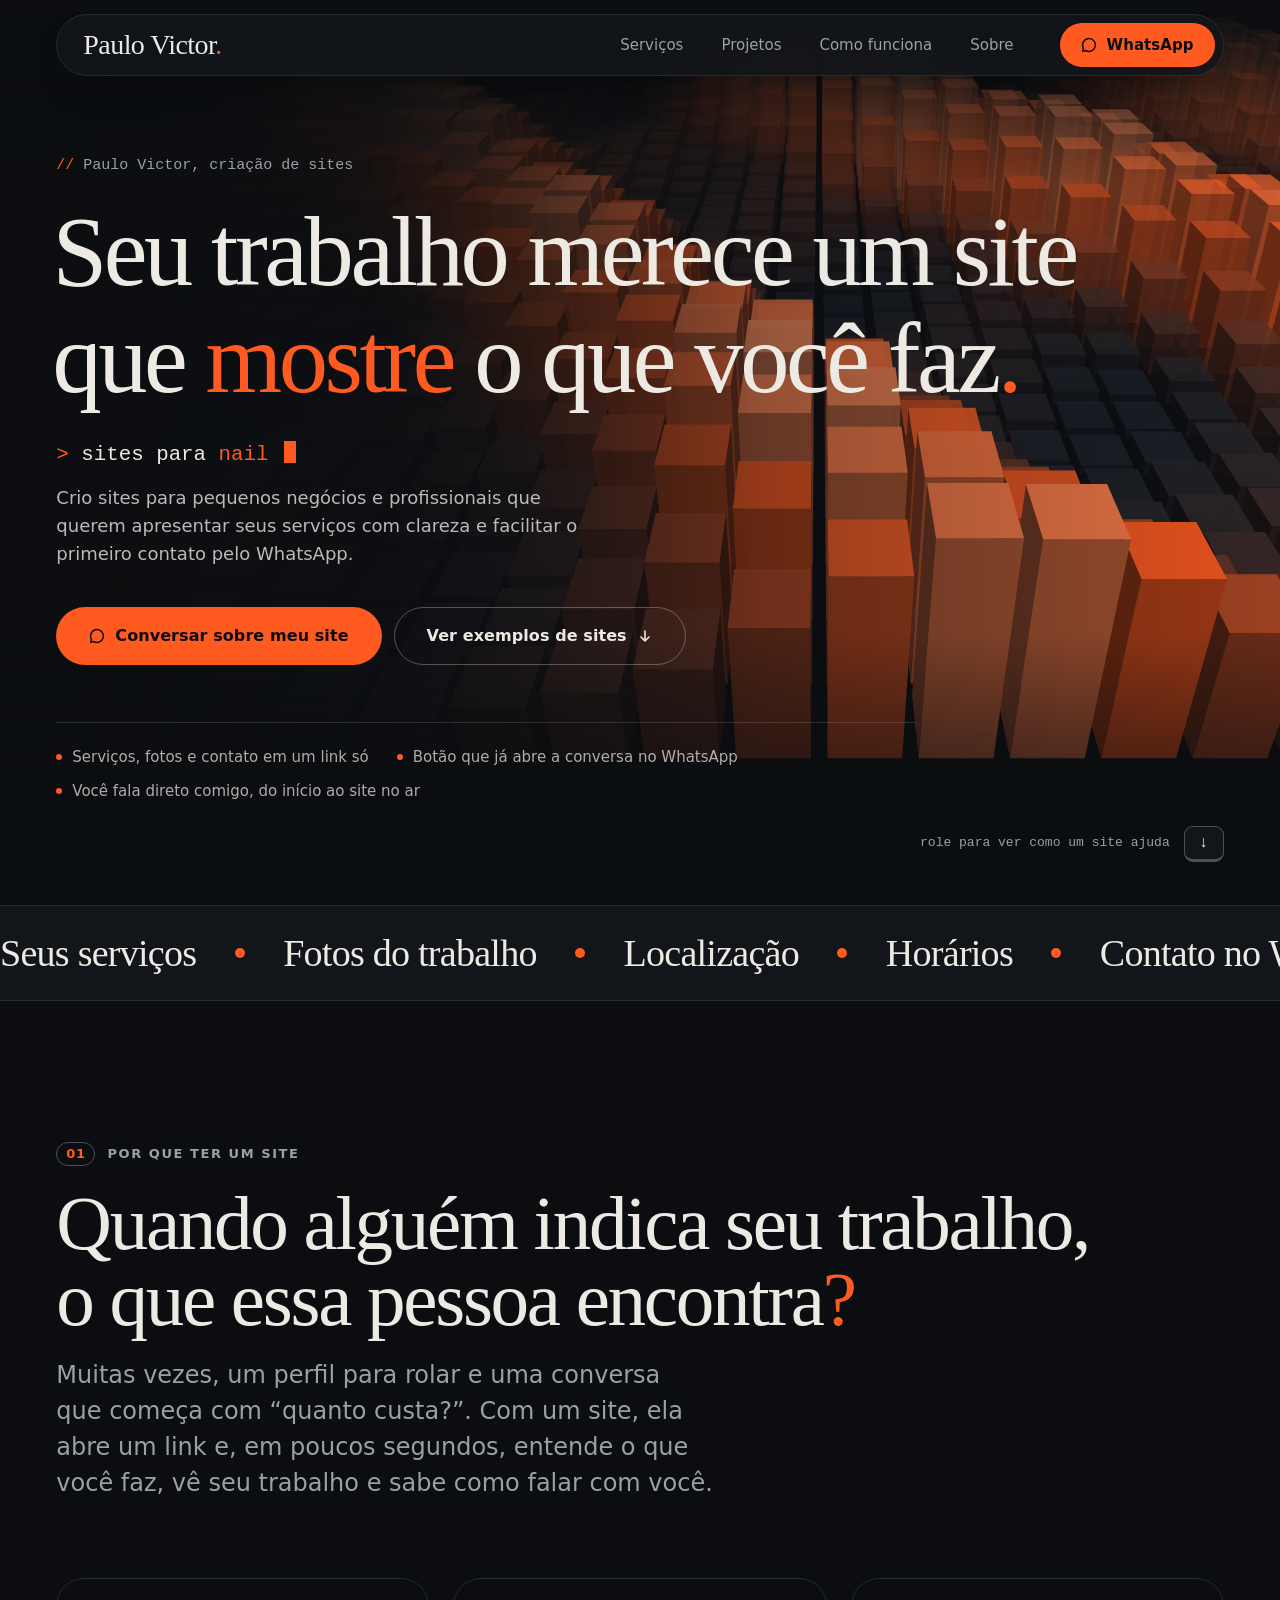
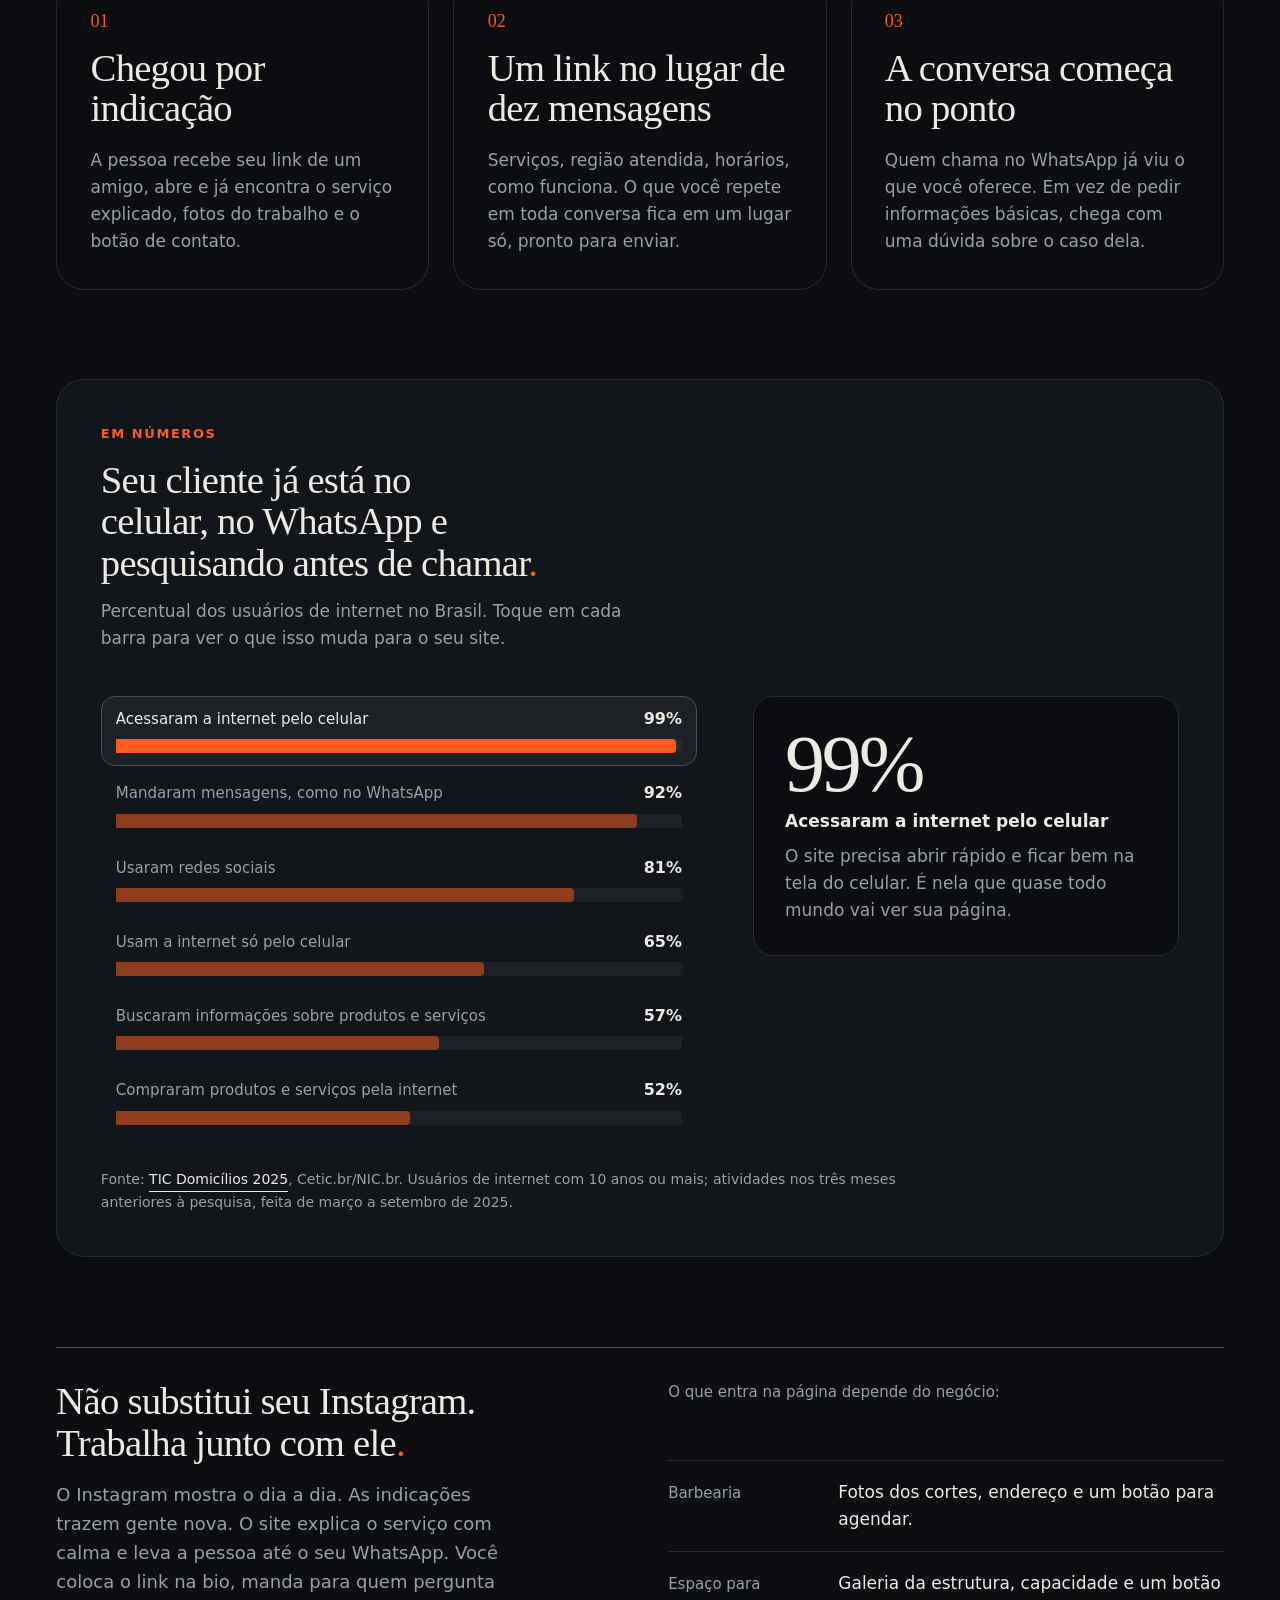
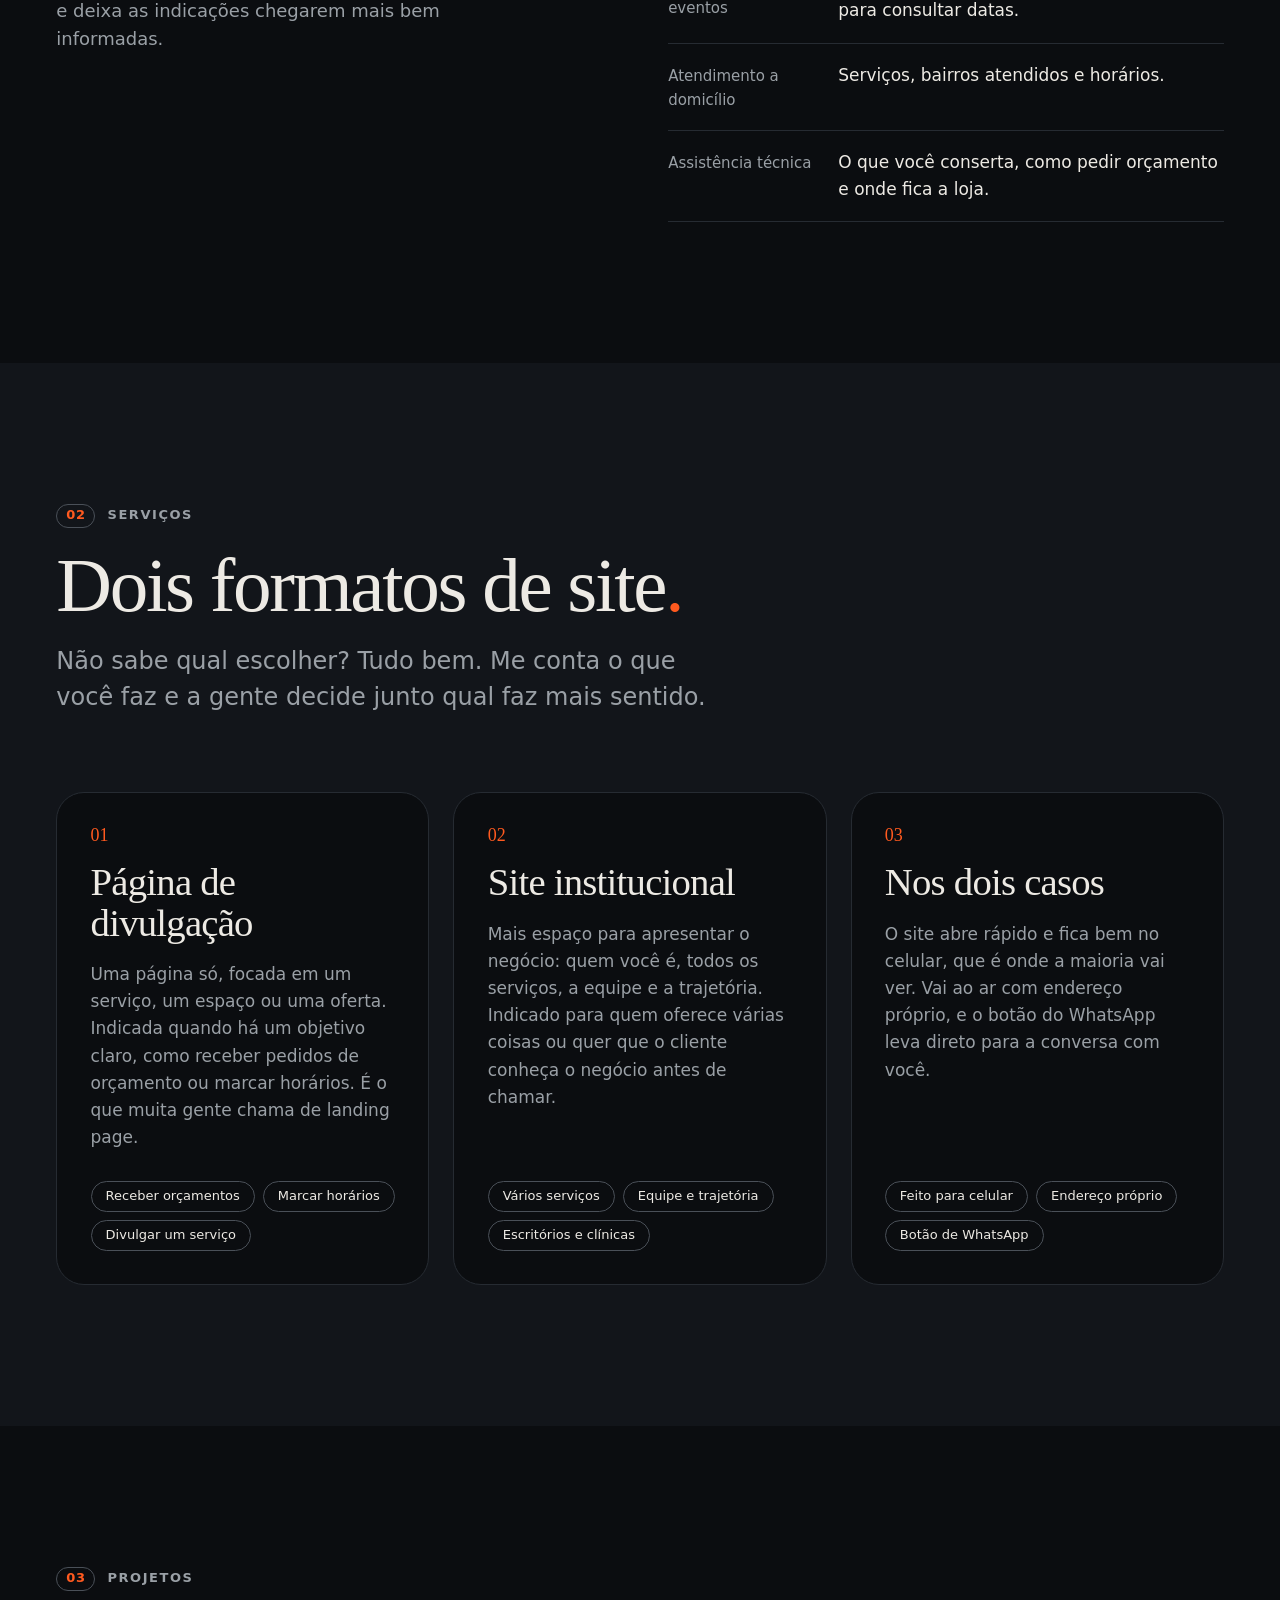
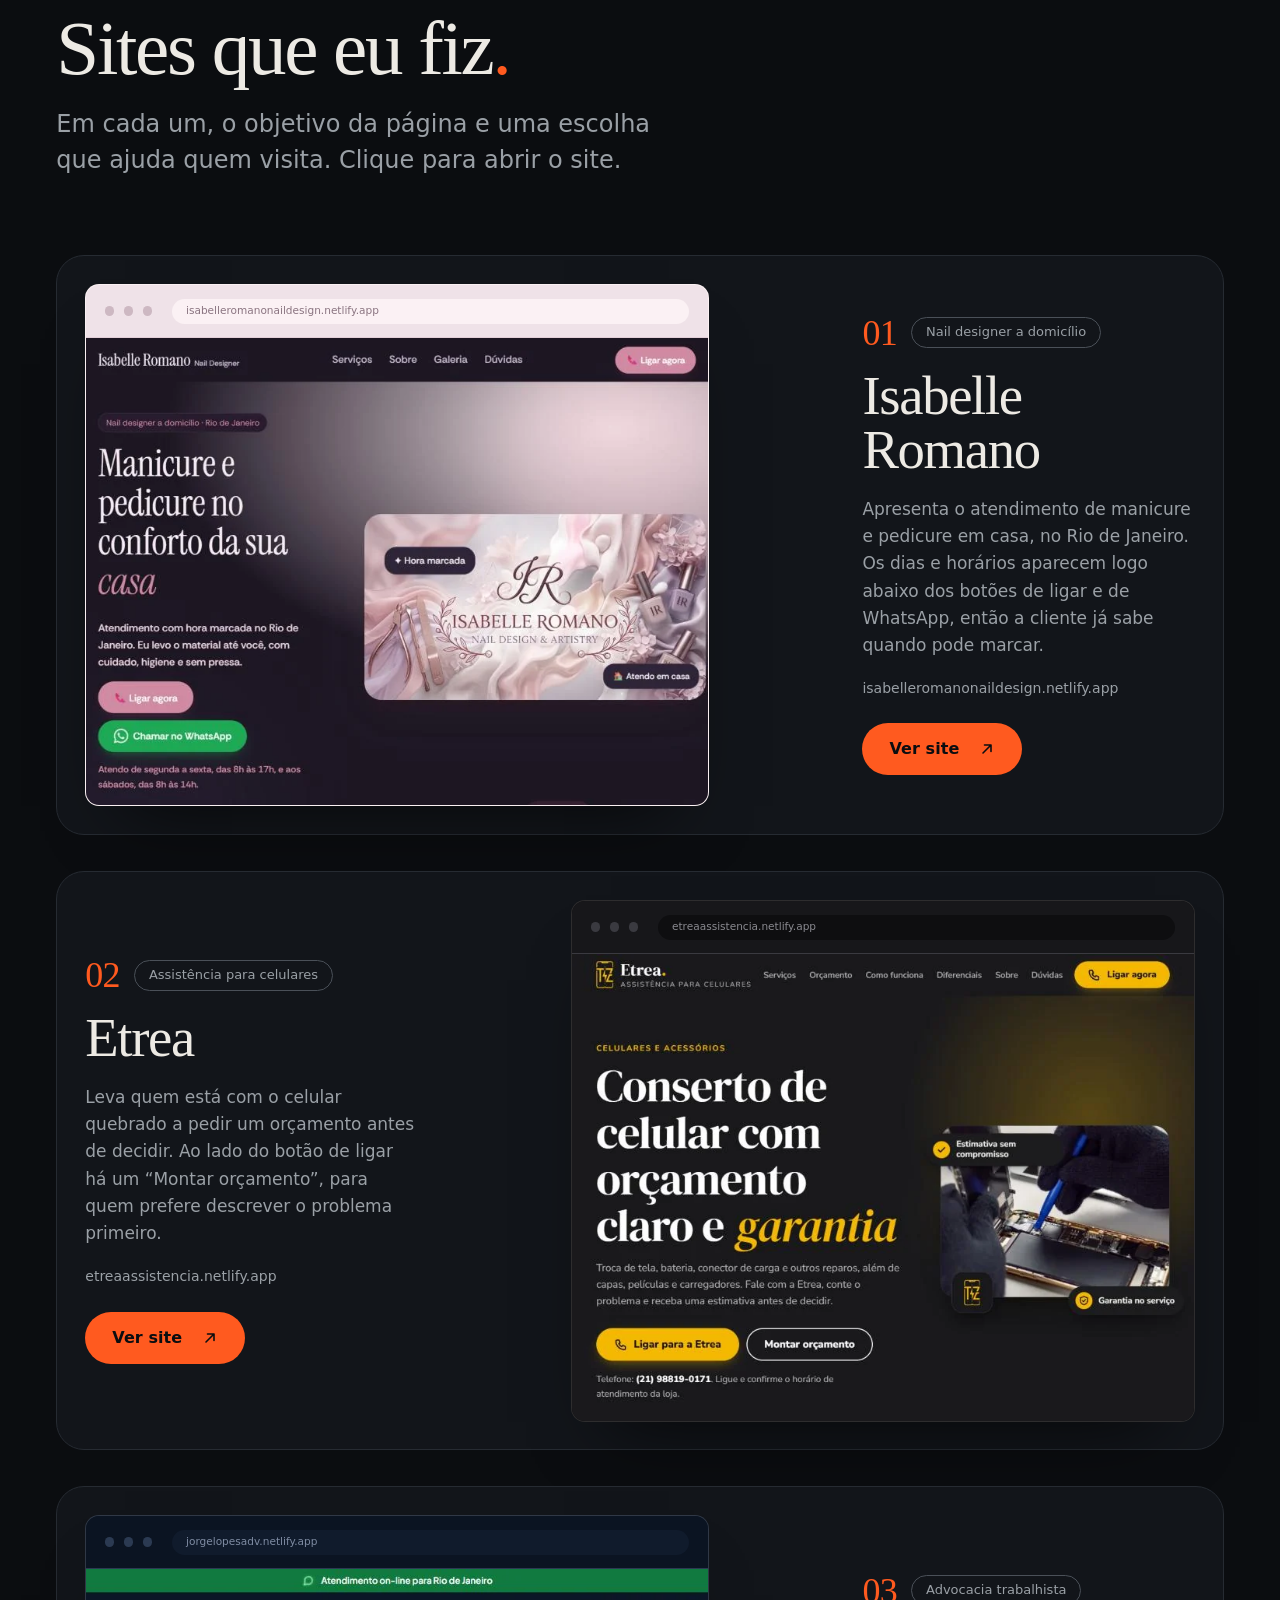
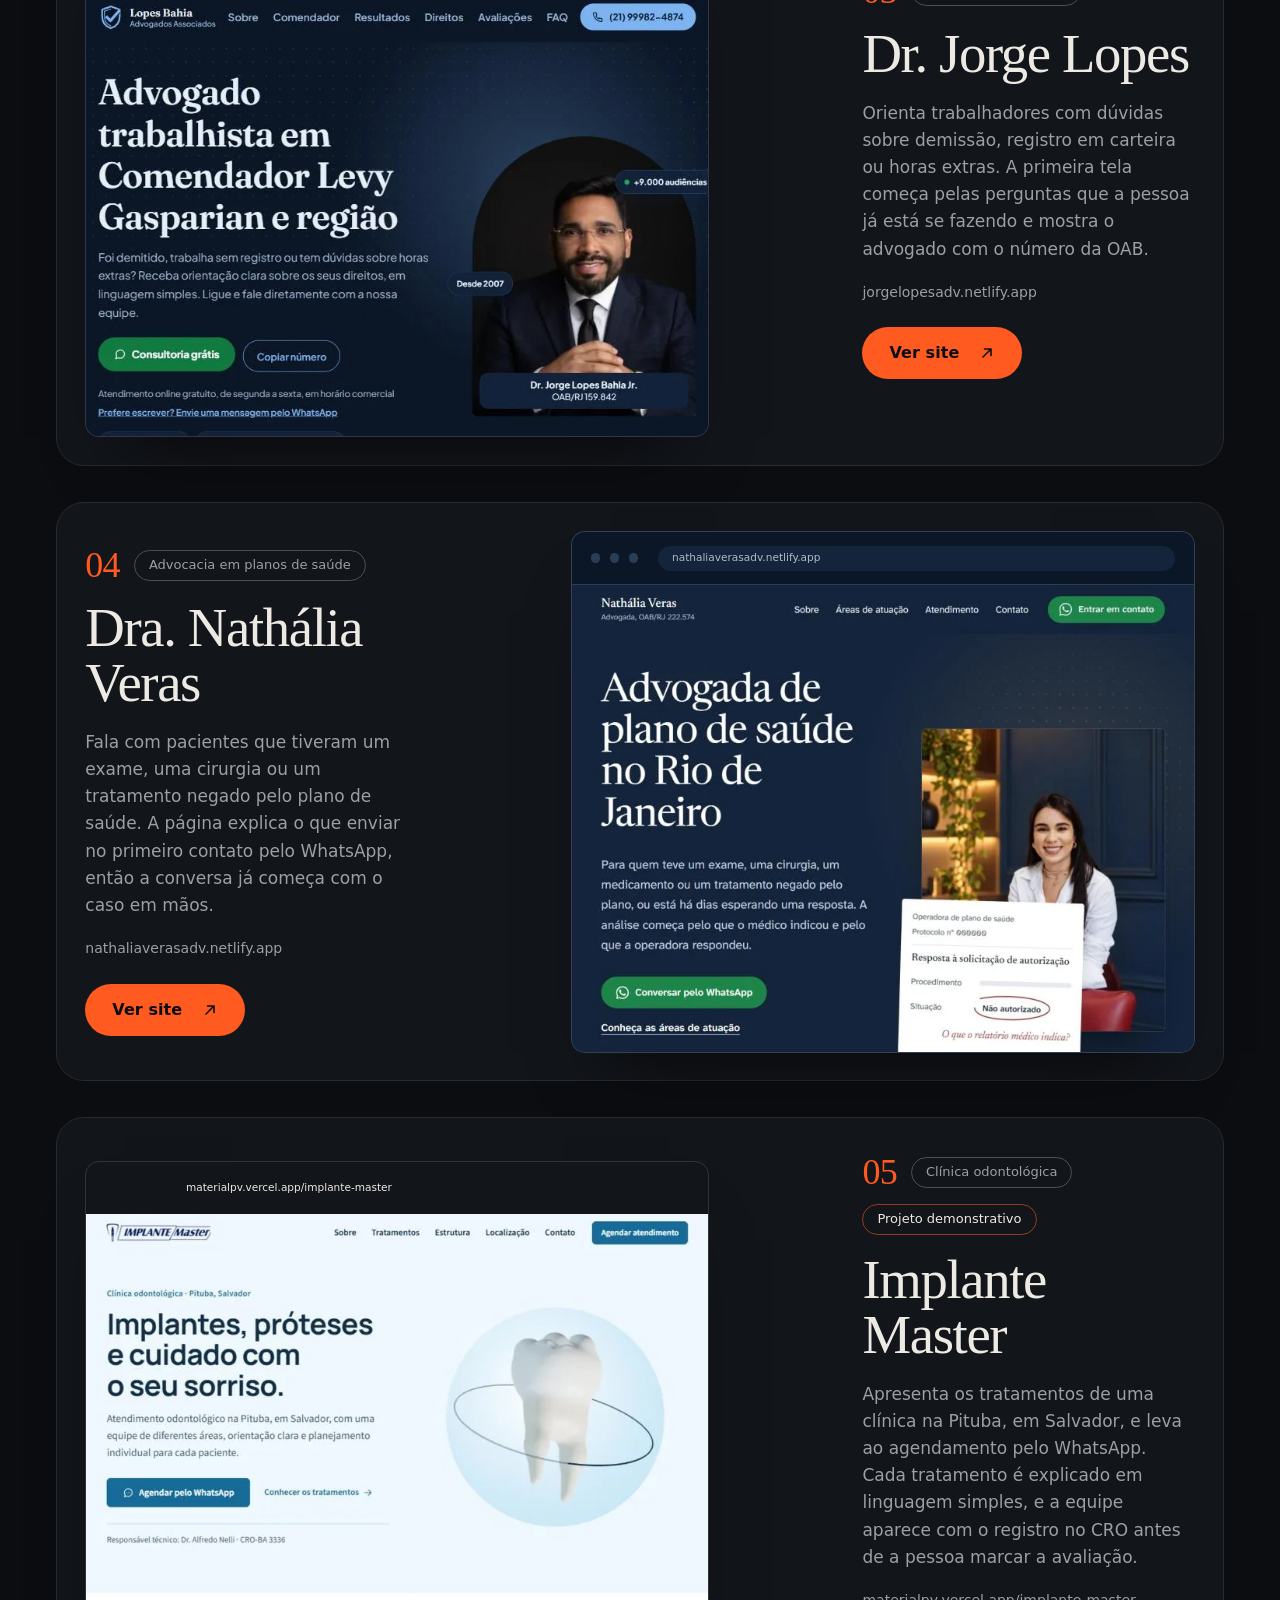
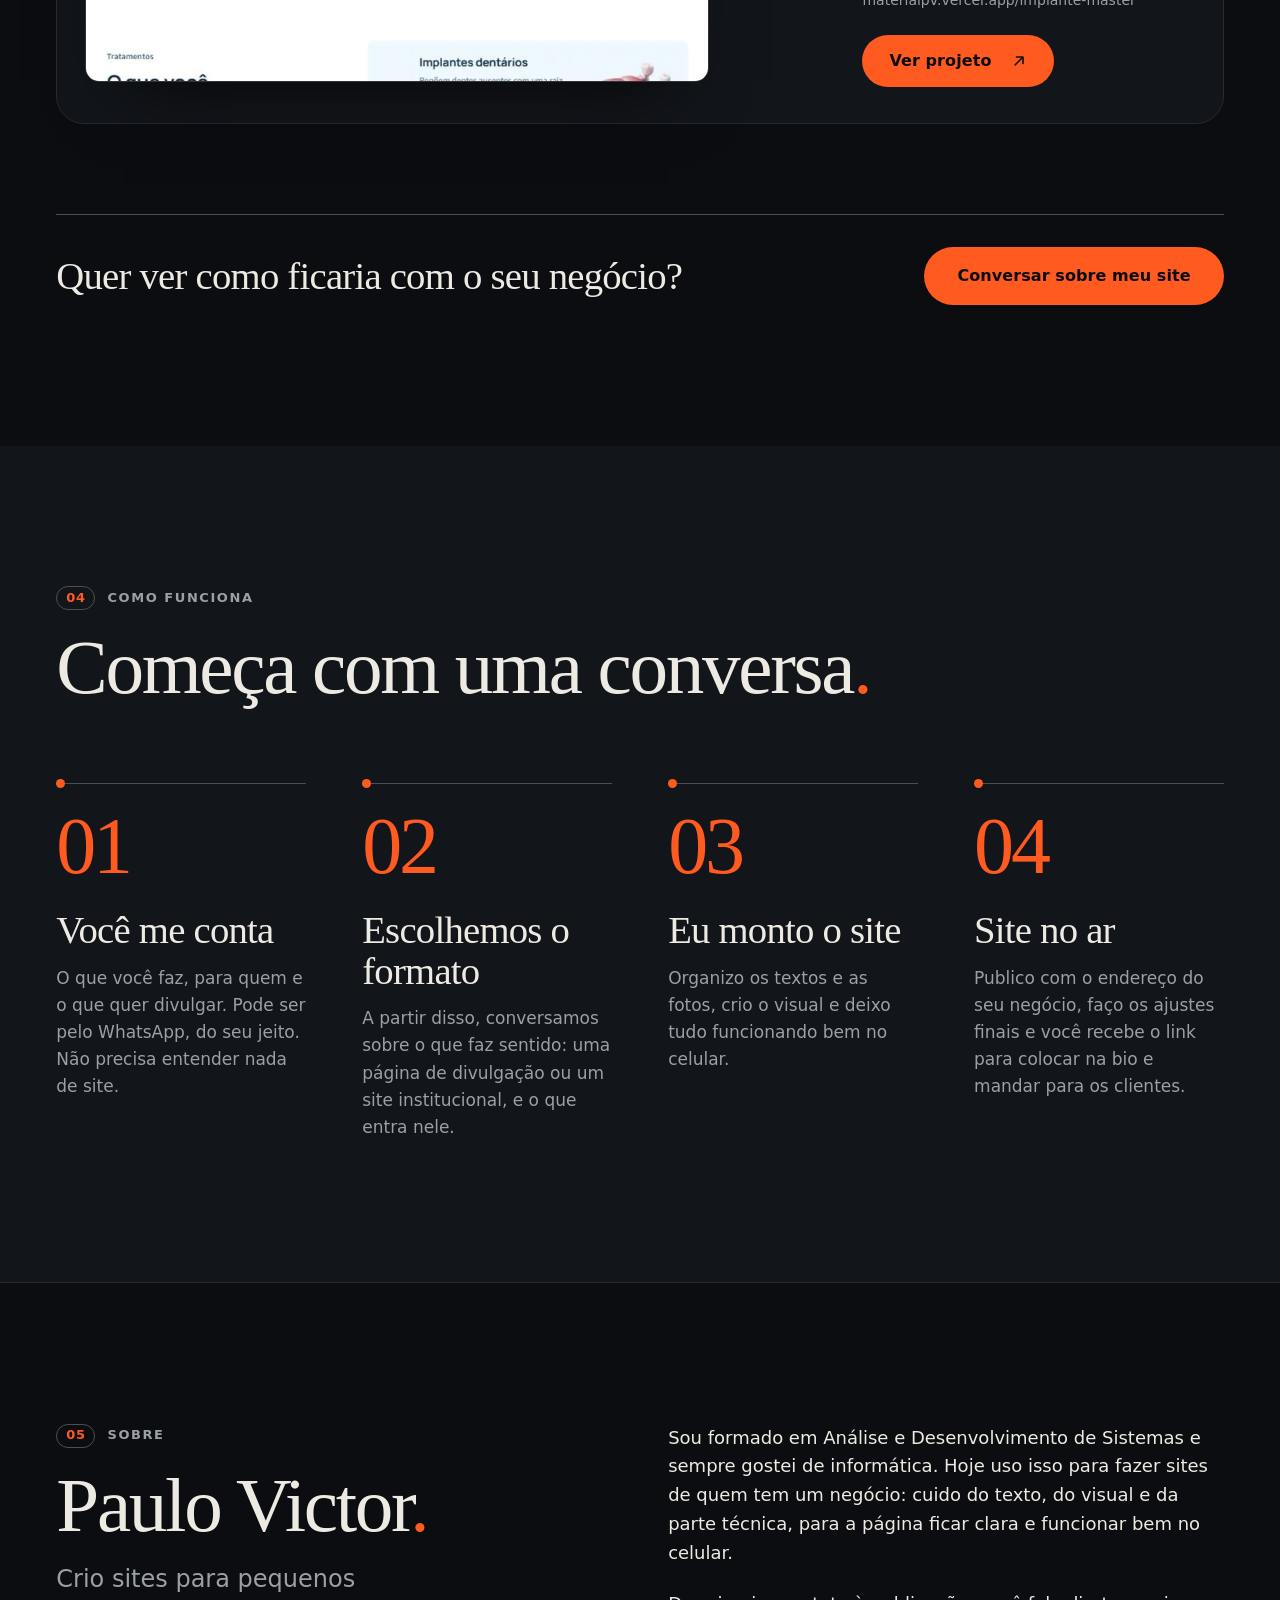
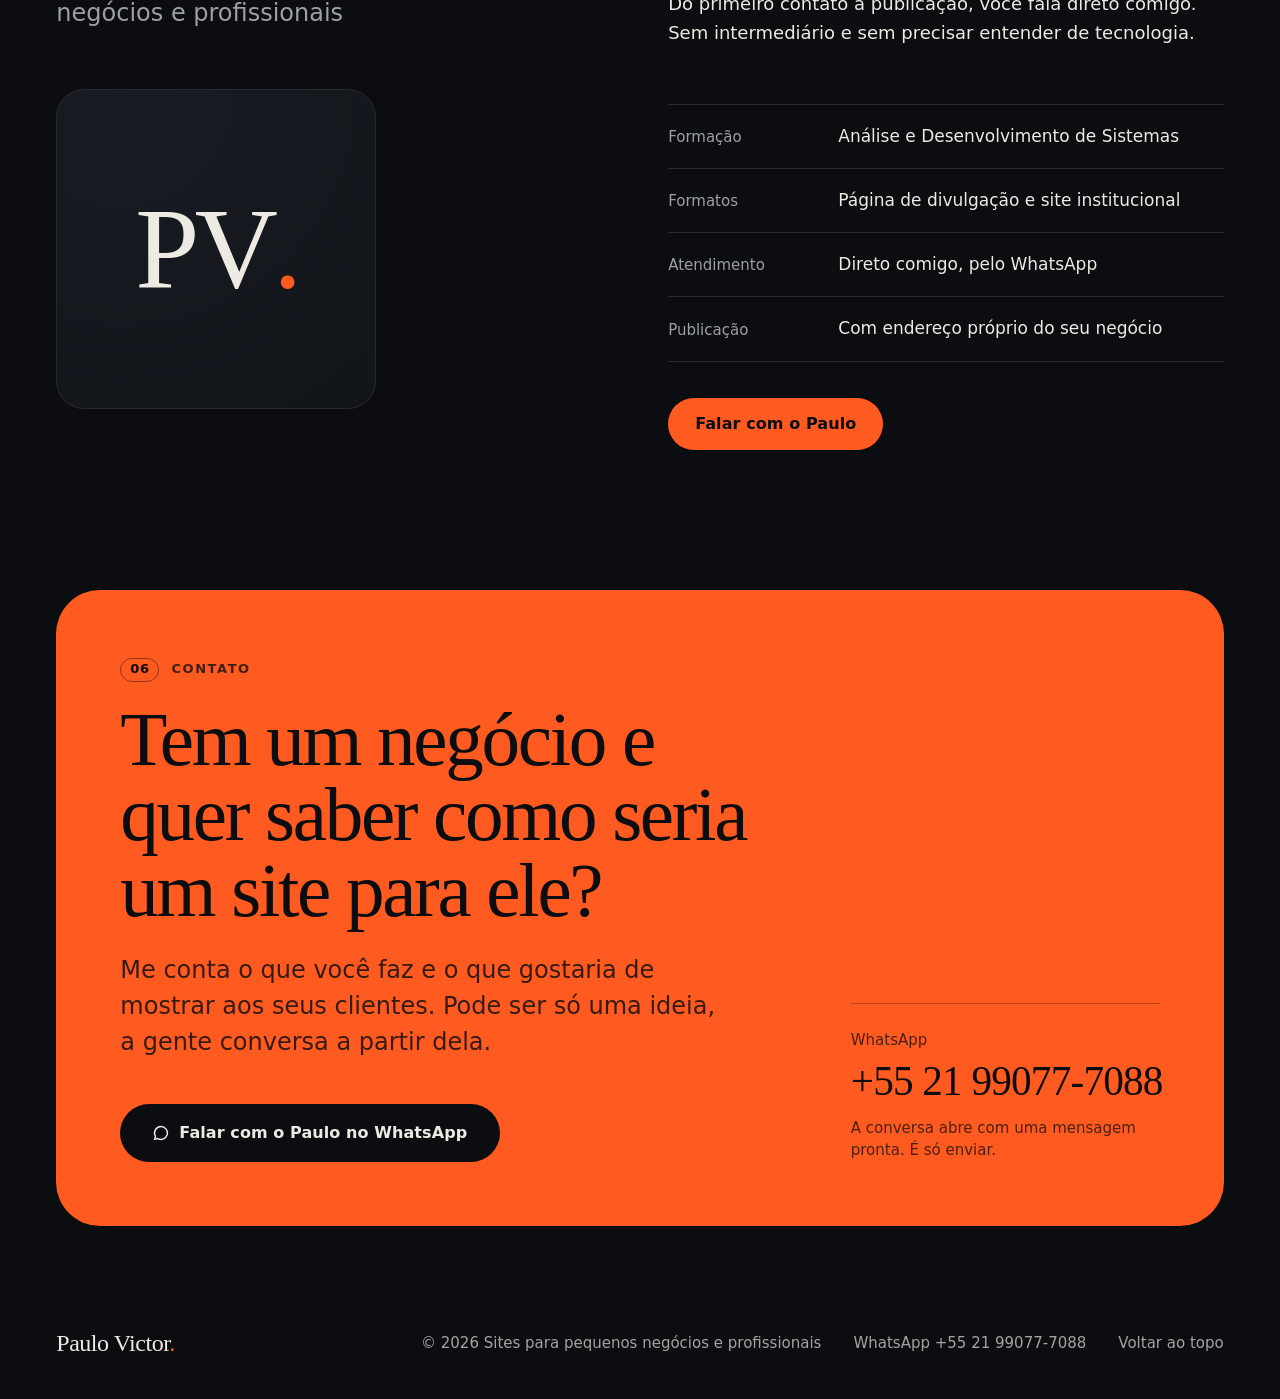
==== commit 53e92edc: "Adiciona gráfico interativo de uso da internet na seção "Por que ter um site" Barras com dados da TI" ====
--- a/portfolio-redesign/index.html
+++ b/portfolio-redesign/index.html
@@ -192,6 +192,48 @@
               <h3 class="service__title">A conversa começa no ponto</h3>
               <p class="service__text">Quem chama no WhatsApp já viu o que você oferece. Em vez de pedir informações básicas, chega com uma dúvida sobre o caso dela.</p>
             </article>
+          </div>
+
+          <div class="stats" id="dados" data-reveal>
+            <div class="stats__head">
+              <p class="stats__kicker">Em números</p>
+              <h3 class="stats__title">Seu cliente já está no celular, no WhatsApp e pesquisando antes de chamar<i class="dot">.</i></h3>
+              <p class="stats__sub">Percentual dos usuários de internet no Brasil. Toque em cada barra para ver o que isso muda para o seu site.</p>
+            </div>
+            <div class="stats__body">
+              <ul class="stats__chart" aria-label="Uso da internet no Brasil, em percentual dos usuários">
+                <li><button class="bar" type="button" aria-pressed="true" style="--v:99;--n:0" data-value="99%" data-label="Acessaram a internet pelo celular" data-tip="O site precisa abrir rápido e ficar bem na tela do celular. É nela que quase todo mundo vai ver sua página.">
+                  <span class="bar__label">Acessaram a internet pelo celular</span><span class="bar__value">99%</span>
+                  <span class="bar__track" aria-hidden="true"><span class="bar__fill"></span></span>
+                </button></li>
+                <li><button class="bar" type="button" aria-pressed="false" style="--v:92;--n:1" data-value="92%" data-label="Mandaram mensagens, como no WhatsApp" data-tip="Seu cliente já resolve as coisas por mensagem. Um botão que abre o WhatsApp com a conversa começada aproveita esse hábito.">
+                  <span class="bar__label">Mandaram mensagens, como no WhatsApp</span><span class="bar__value">92%</span>
+                  <span class="bar__track" aria-hidden="true"><span class="bar__fill"></span></span>
+                </button></li>
+                <li><button class="bar" type="button" aria-pressed="false" style="--v:81;--n:2" data-value="81%" data-label="Usaram redes sociais" data-tip="Quem te encontra no Instagram toca no link da bio e vê a página completa: serviços, fotos e como falar com você.">
+                  <span class="bar__label">Usaram redes sociais</span><span class="bar__value">81%</span>
+                  <span class="bar__track" aria-hidden="true"><span class="bar__fill"></span></span>
+                </button></li>
+                <li><button class="bar" type="button" aria-pressed="false" style="--v:65;--n:3" data-value="65%" data-label="Usam a internet só pelo celular" data-tip="Para dois em cada três usuários, o celular é a única tela. Se o site não funcionar bem nele, essa pessoa não vê seu trabalho.">
+                  <span class="bar__label">Usam a internet só pelo celular</span><span class="bar__value">65%</span>
+                  <span class="bar__track" aria-hidden="true"><span class="bar__fill"></span></span>
+                </button></li>
+                <li><button class="bar" type="button" aria-pressed="false" style="--v:57;--n:4" data-value="57%" data-label="Buscaram informações sobre produtos e serviços" data-tip="Mais da metade procura antes de decidir. Com um site, quem procura encontra o seu serviço explicado do jeito que você quer.">
+                  <span class="bar__label">Buscaram informações sobre produtos e serviços</span><span class="bar__value">57%</span>
+                  <span class="bar__track" aria-hidden="true"><span class="bar__fill"></span></span>
+                </button></li>
+                <li><button class="bar" type="button" aria-pressed="false" style="--v:52;--n:5" data-value="52%" data-label="Compraram produtos e serviços pela internet" data-tip="Decidir a partir de uma página já faz parte da rotina de metade dos usuários. Um site coloca seu negócio nesse caminho.">
+                  <span class="bar__label">Compraram produtos e serviços pela internet</span><span class="bar__value">52%</span>
+                  <span class="bar__track" aria-hidden="true"><span class="bar__fill"></span></span>
+                </button></li>
+              </ul>
+              <div class="stats__panel" aria-live="polite">
+                <p class="stats__num" id="statsNum">99%</p>
+                <p class="stats__label" id="statsLabel">Acessaram a internet pelo celular</p>
+                <p class="stats__text" id="statsText">O site precisa abrir rápido e ficar bem na tela do celular. É nela que quase todo mundo vai ver sua página.</p>
+              </div>
+            </div>
+            <p class="stats__source">Fonte: <a class="link" href="https://www.cetic.br/media/docs/publicacoes/2/pt-br/20260511173151/tic_domicilios_2025_resumoexecutivo%20pt.pdf" target="_blank" rel="noopener noreferrer">TIC Domicílios 2025</a>, Cetic.br/NIC.br. Usuários de internet com 10 anos ou mais; atividades nos três meses anteriores à pesquisa, feita de março a setembro de 2025.</p>
           </div>
 
           <div class="why">
--- a/portfolio-redesign/assets/css/style.css
+++ b/portfolio-redesign/assets/css/style.css
@@ -496,6 +496,54 @@
 .why__caption { margin-bottom: 18px; font-size: .9375rem; color: var(--muted); }
 .why__list { margin-top: 0; }
 
+/* Gráfico: uso da internet no Brasil */
+.stats {
+  margin-top: clamp(56px, 7vw, 96px);
+  padding: clamp(24px, 3.4vw, 48px);
+  background: var(--surface); border: 1px solid var(--line); border-radius: var(--radius);
+}
+.stats__head { display: grid; gap: 14px; justify-items: start; margin-bottom: clamp(28px, 3.4vw, 44px); }
+.stats__kicker { font-size: .8125rem; font-weight: 700; letter-spacing: .12em; text-transform: uppercase; color: var(--accent); }
+.stats__title { max-width: 26ch; font-family: var(--serif); font-weight: 400; font-size: var(--fs-h3); line-height: 1.08; letter-spacing: -.02em; text-wrap: balance; }
+.stats__sub { max-width: 52ch; color: var(--muted); }
+.stats__body { display: grid; grid-template-columns: minmax(0, 7fr) minmax(0, 5fr); gap: 32px var(--gutter); align-items: start; }
+.stats__chart { display: grid; gap: 4px; }
+.bar {
+  display: grid; grid-template-columns: minmax(0, 1fr) auto; align-items: baseline; gap: 10px 16px;
+  width: 100%; padding: 12px 14px; margin: 0;
+  border: 1px solid transparent; border-radius: 14px; background: none; text-align: left;
+  transition: background-color .25s ease, border-color .25s ease;
+}
+.bar[aria-pressed="true"] { background: rgba(237, 234, 228, .05); border-color: var(--line-strong); }
+.bar__label { font-size: .9375rem; line-height: 1.35; color: var(--muted); transition: color .25s ease; }
+.bar[aria-pressed="true"] .bar__label { color: var(--fg); }
+.bar__value { font-weight: 700; font-size: 1rem; line-height: 1; color: var(--fg); font-variant-numeric: tabular-nums; }
+.bar__track { grid-column: 1 / -1; display: block; height: 14px; border-radius: 0 4px 4px 0; background: rgba(237, 234, 228, .05); overflow: hidden; }
+.bar__fill {
+  display: block; height: 100%; width: calc(var(--v) * 1%); border-radius: 0 4px 4px 0;
+  background: var(--accent); opacity: .5;
+  transition: opacity .25s ease;
+}
+.bar[aria-pressed="true"] .bar__fill { opacity: 1; }
+@media (hover: hover) and (pointer: fine) {
+  .bar:hover { background: rgba(237, 234, 228, .04); }
+  .bar:hover .bar__label { color: var(--fg); }
+  .bar:hover .bar__fill { opacity: 1; }
+}
+/* As barras crescem a partir da base quando o bloco entra na tela */
+.js .stats .bar__fill { width: 0; transition: width 1.2s var(--ease-out) calc(.25s + var(--n, 0) * .08s), opacity .25s ease; }
+.js .stats.is-in .bar__fill { width: calc(var(--v) * 1%); }
+.stats__panel {
+  position: sticky; top: calc(var(--header-h) + 16px);
+  display: grid; gap: 10px; padding: clamp(22px, 2.4vw, 32px);
+  background: var(--bg); border: 1px solid var(--line); border-radius: 20px;
+}
+.stats__num { font-family: var(--serif); font-size: clamp(3.5rem, 2.6rem + 3vw, 5.5rem); line-height: .9; letter-spacing: -.04em; color: var(--fg); }
+.stats__label { font-weight: 700; line-height: 1.35; }
+.stats__text { color: var(--muted); }
+.stats__source { margin-top: 28px; font-size: .875rem; line-height: 1.5; color: var(--muted); max-width: 90ch; }
+.stats__source .link { font-size: inherit; font-weight: 400; color: var(--fg); }
+
 /* ---------- Serviços ---------- */
 .services { display: grid; grid-template-columns: repeat(3, minmax(0, 1fr)); gap: clamp(14px, 2vw, 24px); }
 .service {
@@ -590,6 +638,8 @@
   .about__mark { display: none; }
   .contact__head, .contact__direct { grid-column: 1 / -1; }
   .why__text, .why__text + div { grid-column: 1 / -1; }
+  .stats__body { grid-template-columns: 1fr; }
+  .stats__panel { position: static; margin: 8px 0 12px; }
 }
 
 @media (max-width: 980px) {
@@ -631,6 +681,10 @@
   .service__title, .service__text, .tags { grid-column: 1; }
   .about__row { grid-template-columns: 1fr; gap: 4px; }
   .works__cta .btn { width: 100%; }
+  .stats { padding: 22px 14px; }
+  .stats__head, .stats__source { padding-inline: 6px; }
+  .bar { padding: 10px; }
+  .stats__num { font-size: 2.75rem; }
   .contact__cta .btn { width: 100%; white-space: normal; text-align: center; line-height: 1.25; padding-block: 14px; }
   .shot { --ar: 4 / 4.5; }
   .shot--noir { --ar: 4 / 4.7; }
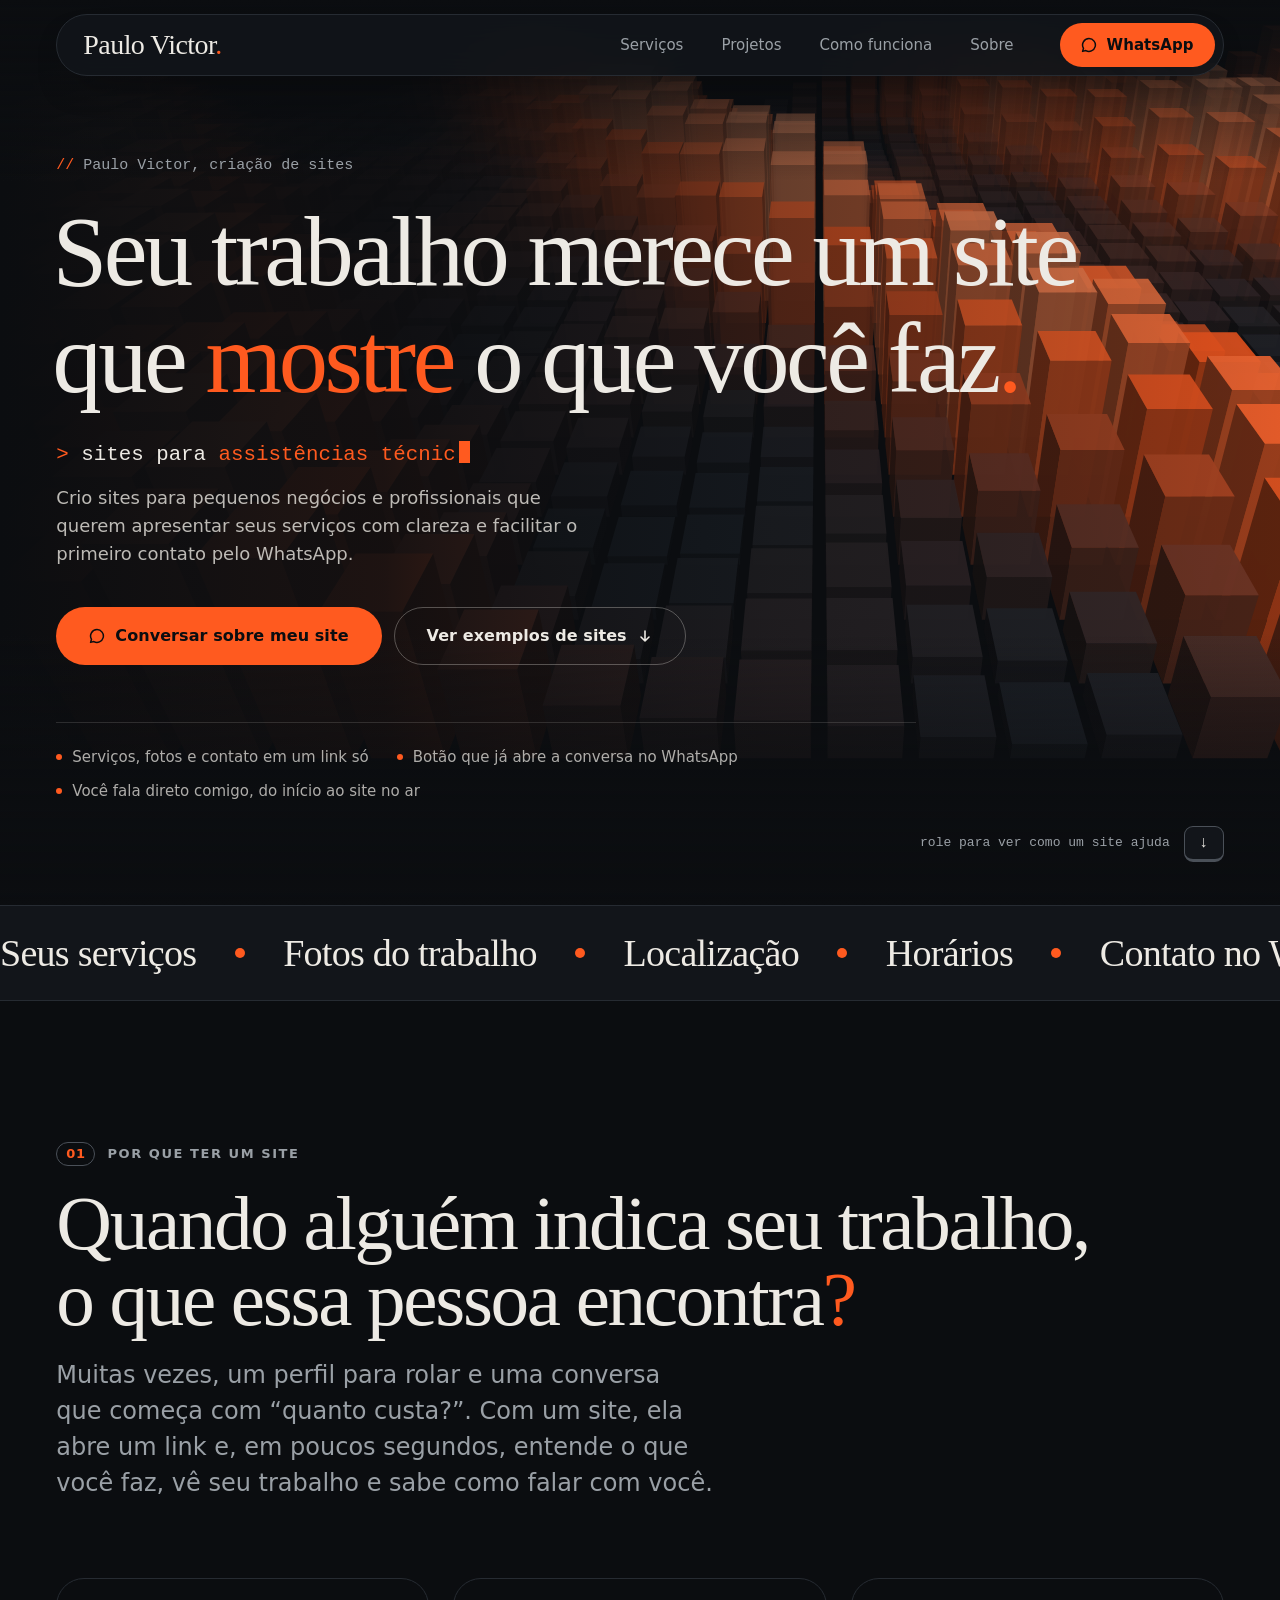
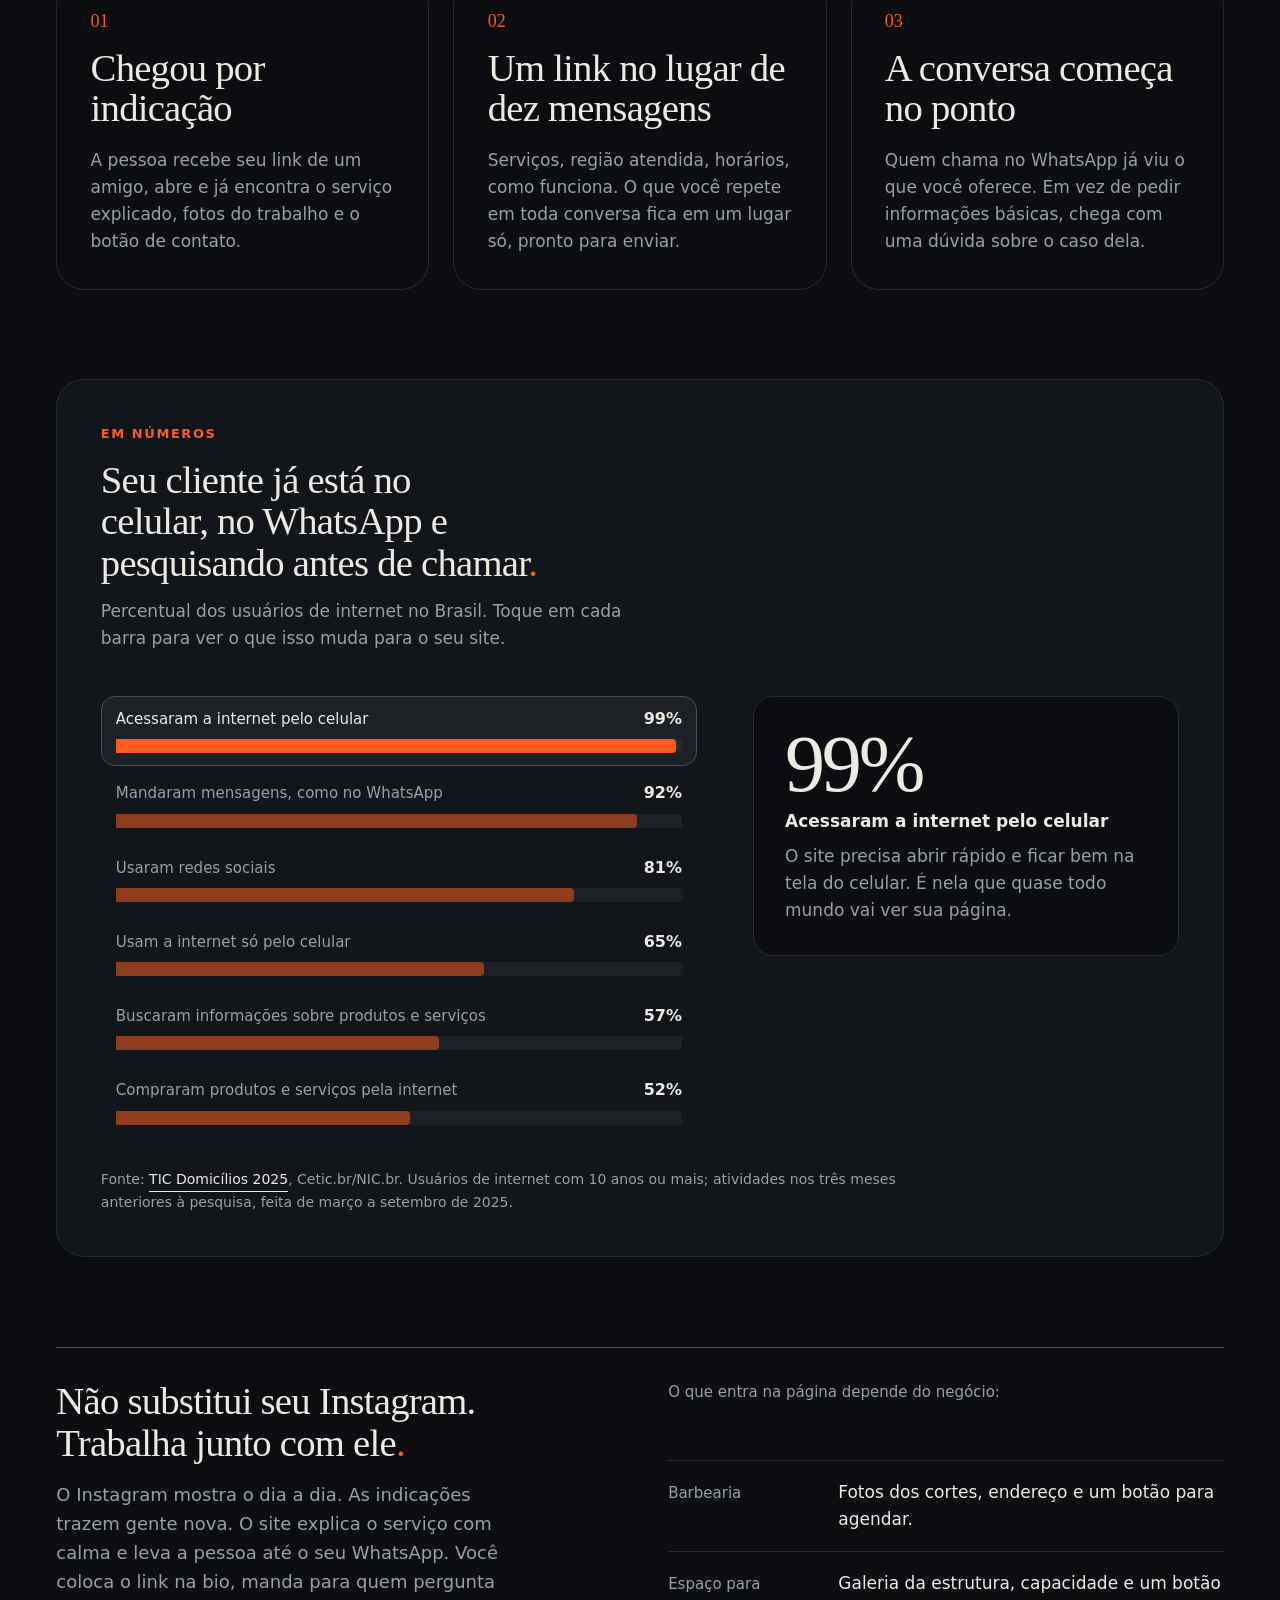
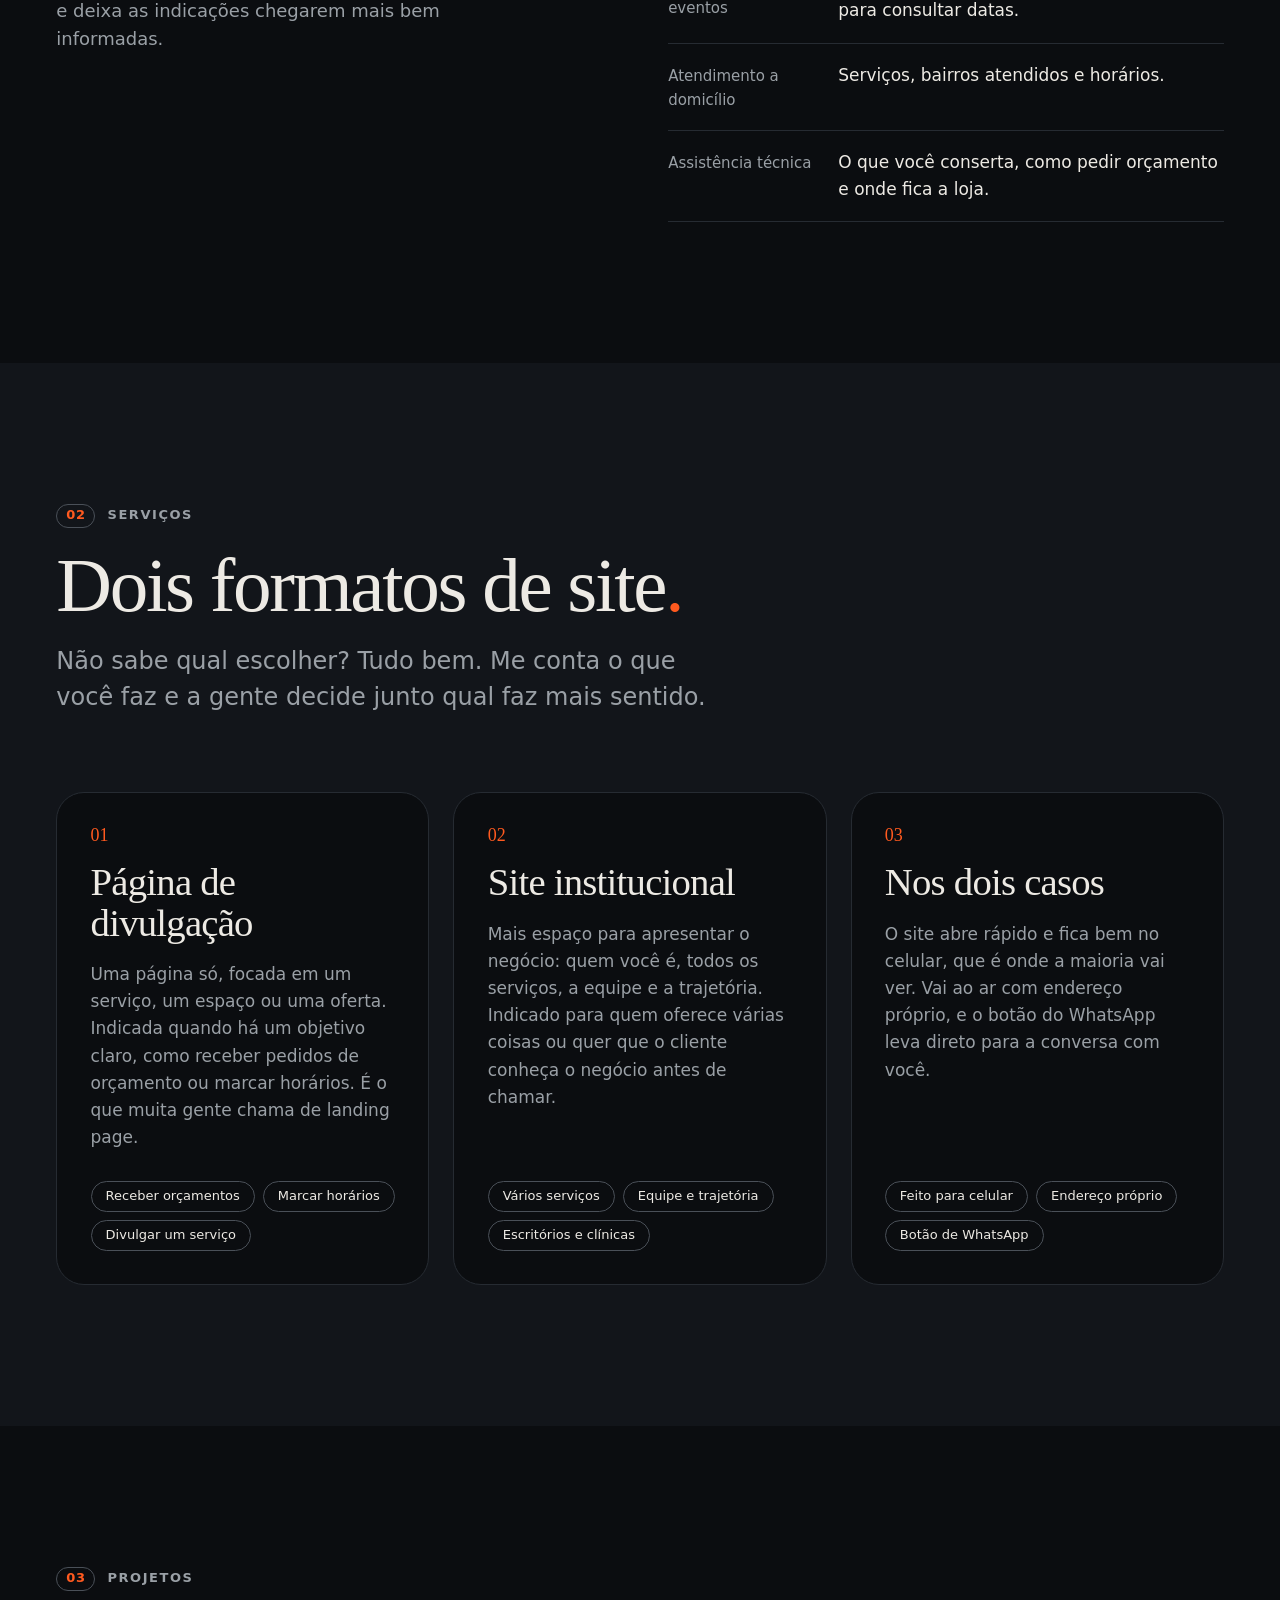
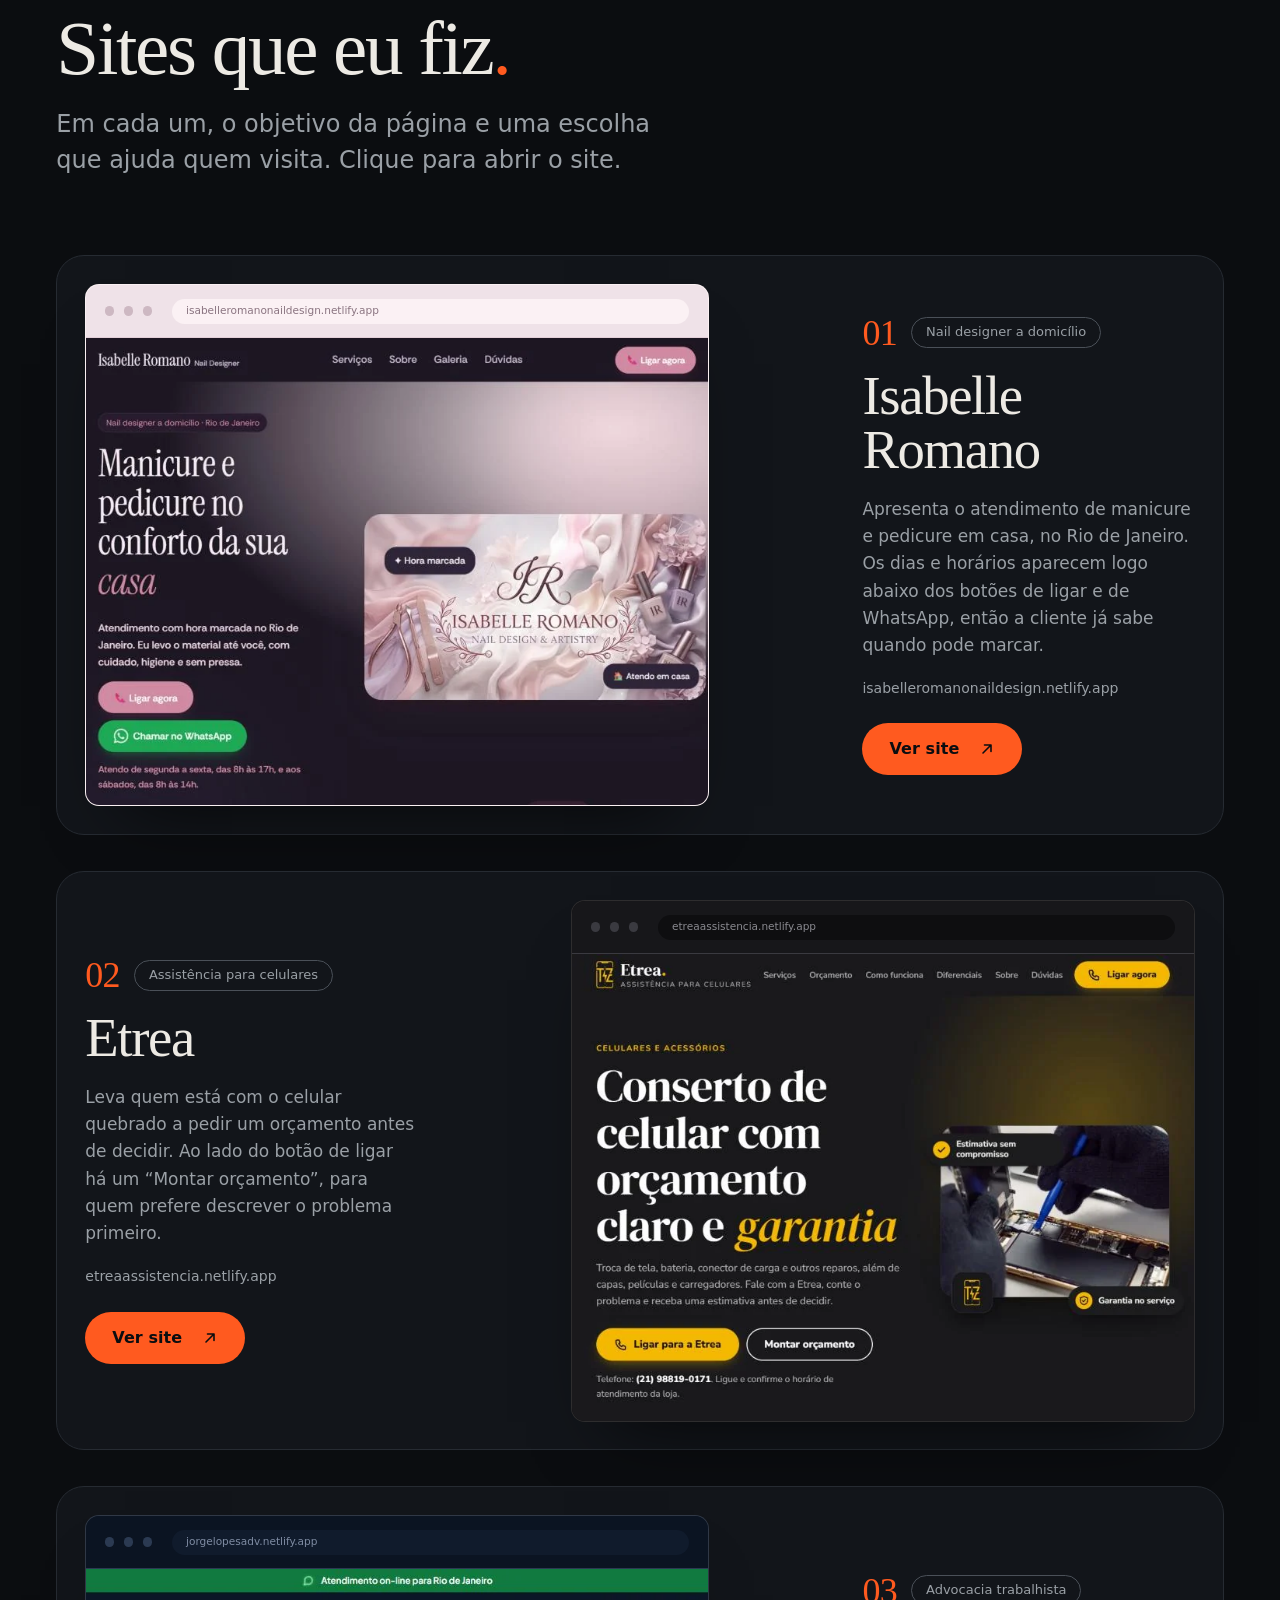
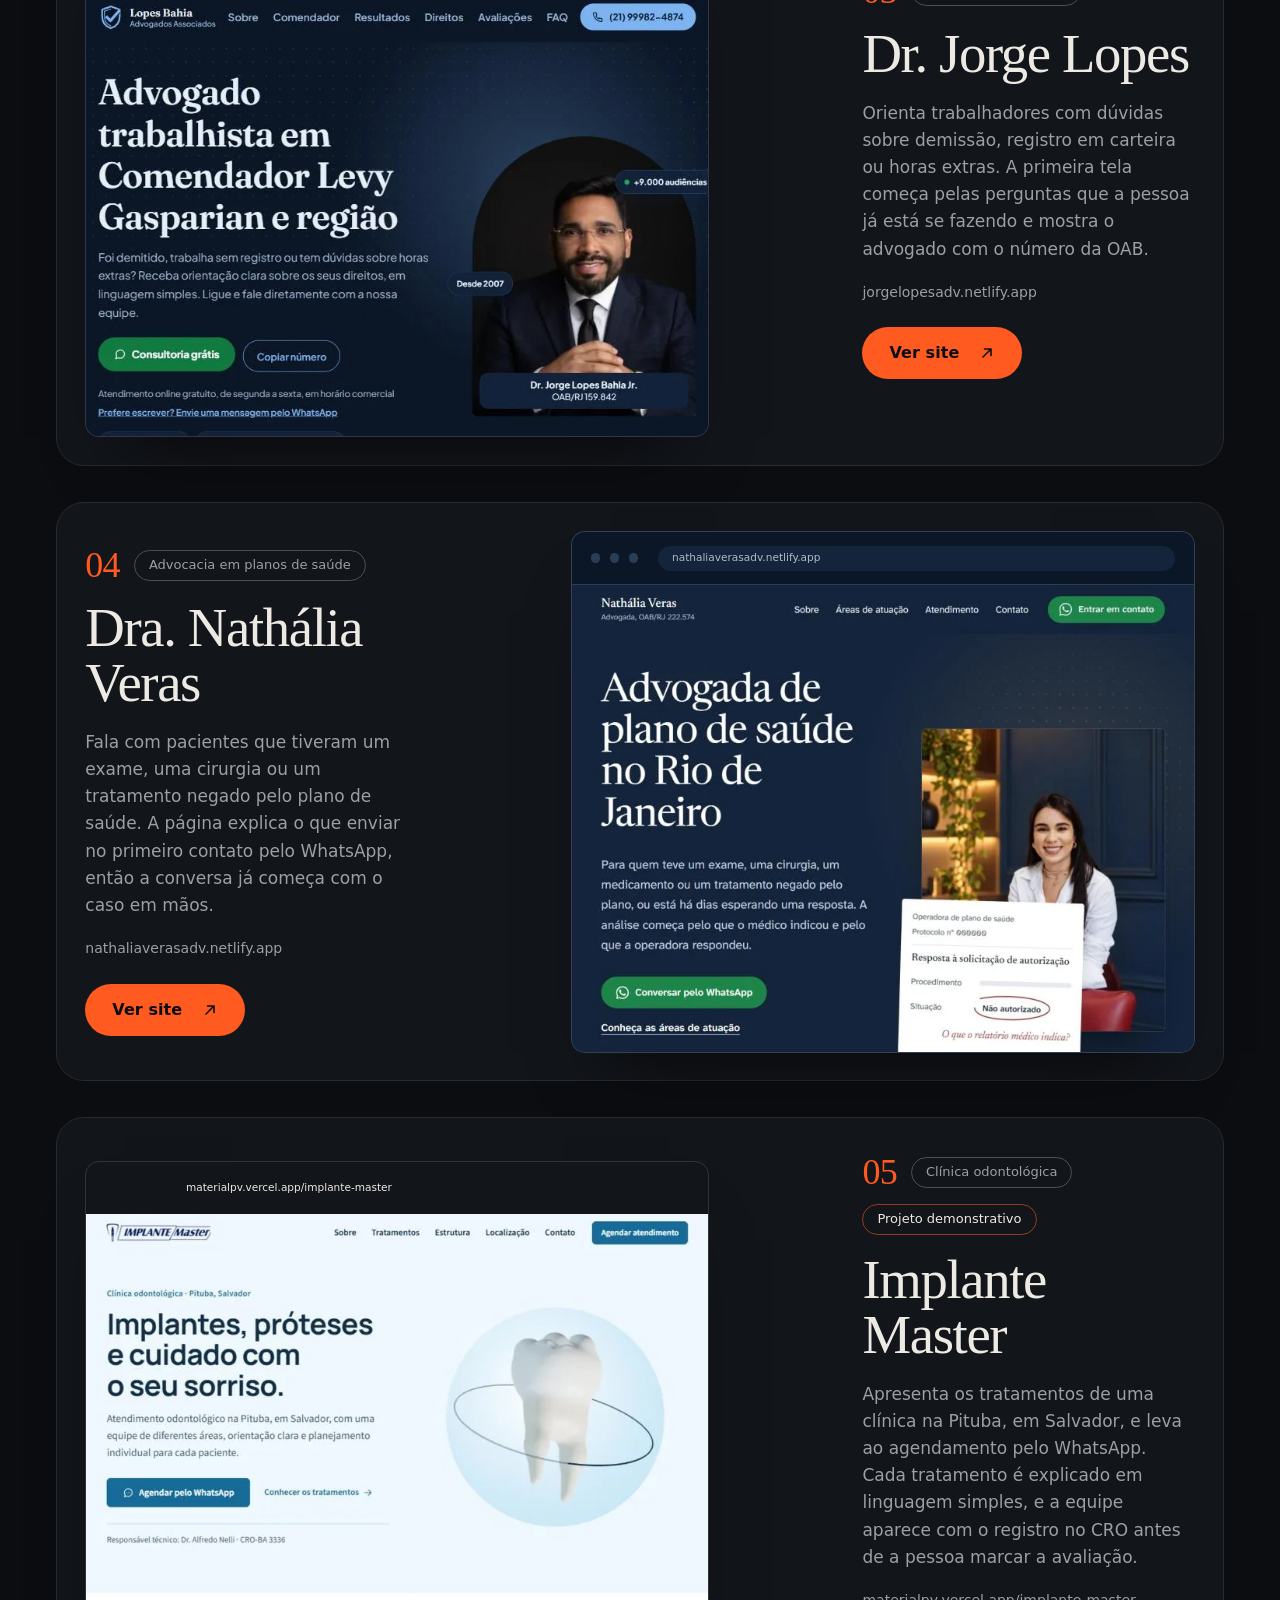
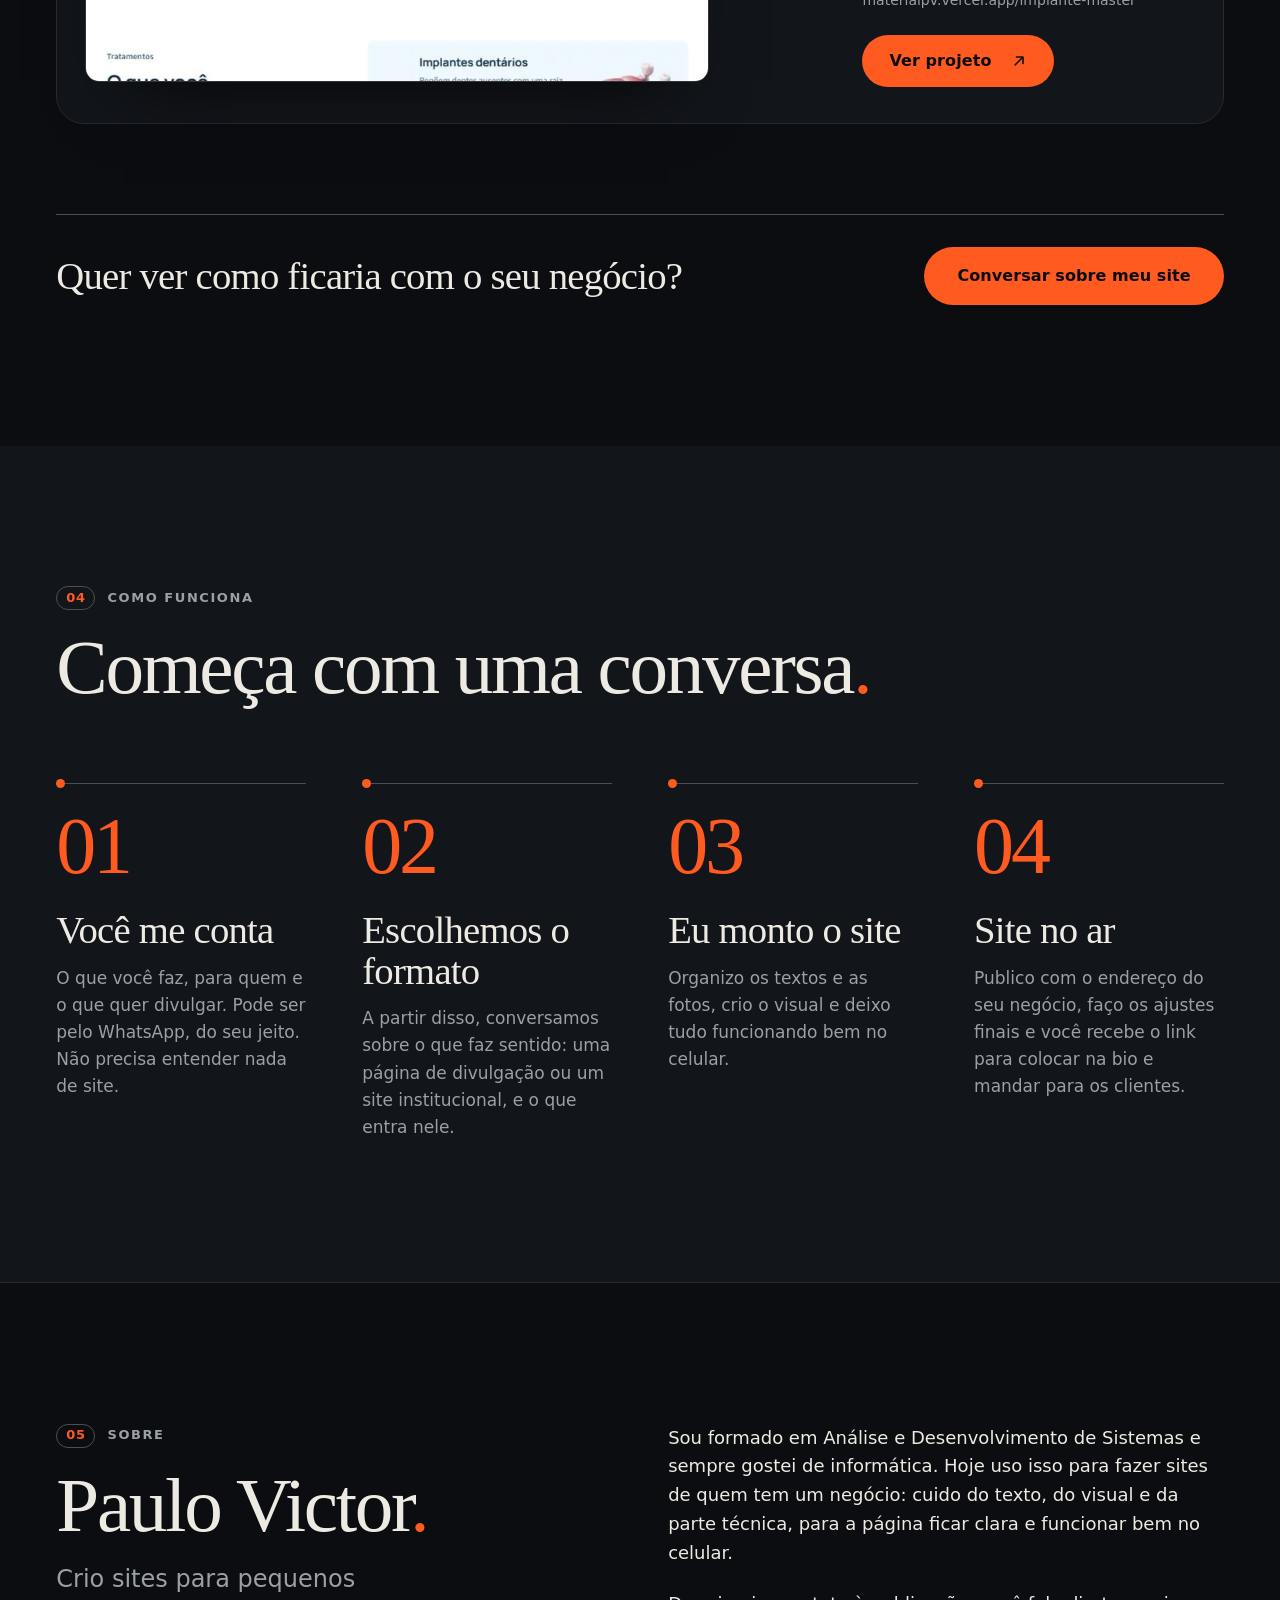
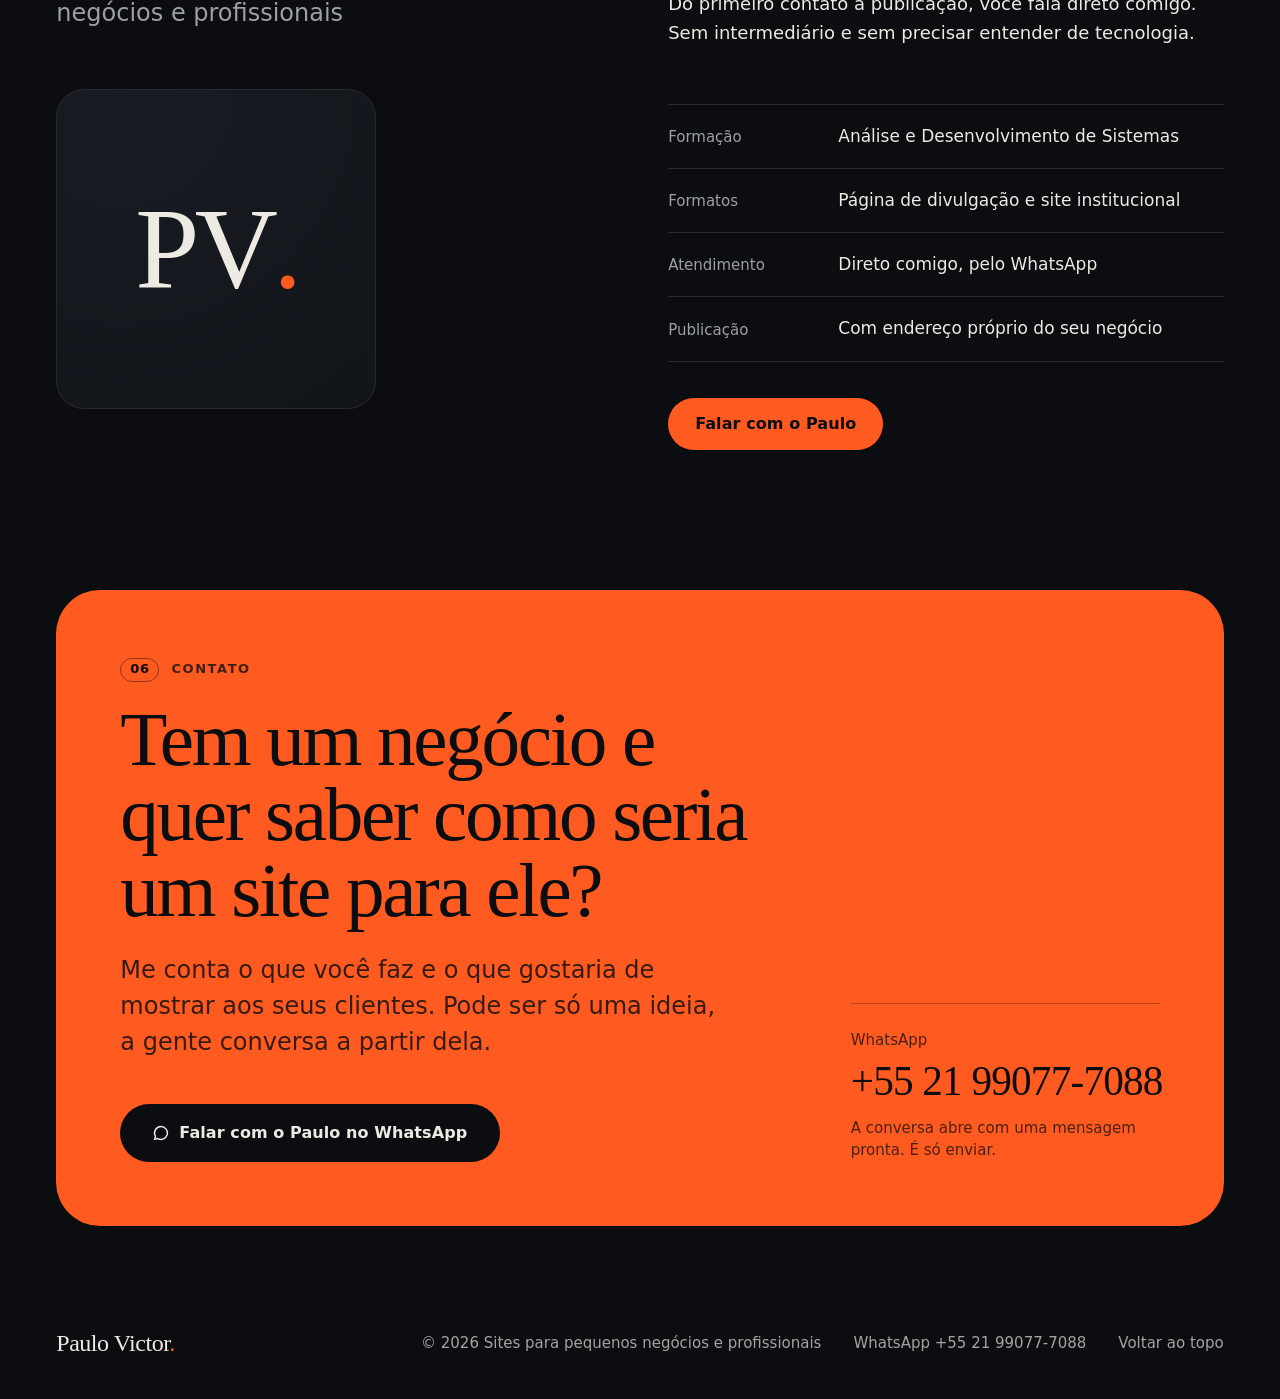
==== commit 8781dae6: "Adiciona o favicon PV. ao portfólio favicon.ico (16, 32 e 48 px), PNG de 32 e 512 px e ícone de 180 " ====
--- a/portfolio-redesign/index.html
+++ b/portfolio-redesign/index.html
@@ -18,7 +18,10 @@
   <meta property="og:image:height" content="630">
   <meta name="twitter:card" content="summary_large_image">
 
-  <link rel="icon" href="assets/img/favicon.svg" type="image/svg+xml">
+  <link rel="icon" href="favicon.ico" sizes="16x16 32x32 48x48">
+  <link rel="icon" href="assets/img/favicon-32.png" type="image/png" sizes="32x32">
+  <link rel="icon" href="assets/img/favicon-512.png" type="image/png" sizes="512x512">
+  <link rel="apple-touch-icon" href="assets/img/apple-touch-icon.png">
 
   <!-- Decide, antes da primeira pintura, se a abertura roda: uma vez por sessão,
        sem "reduzir movimento", sem economia de dados e sem link direto para uma seção.
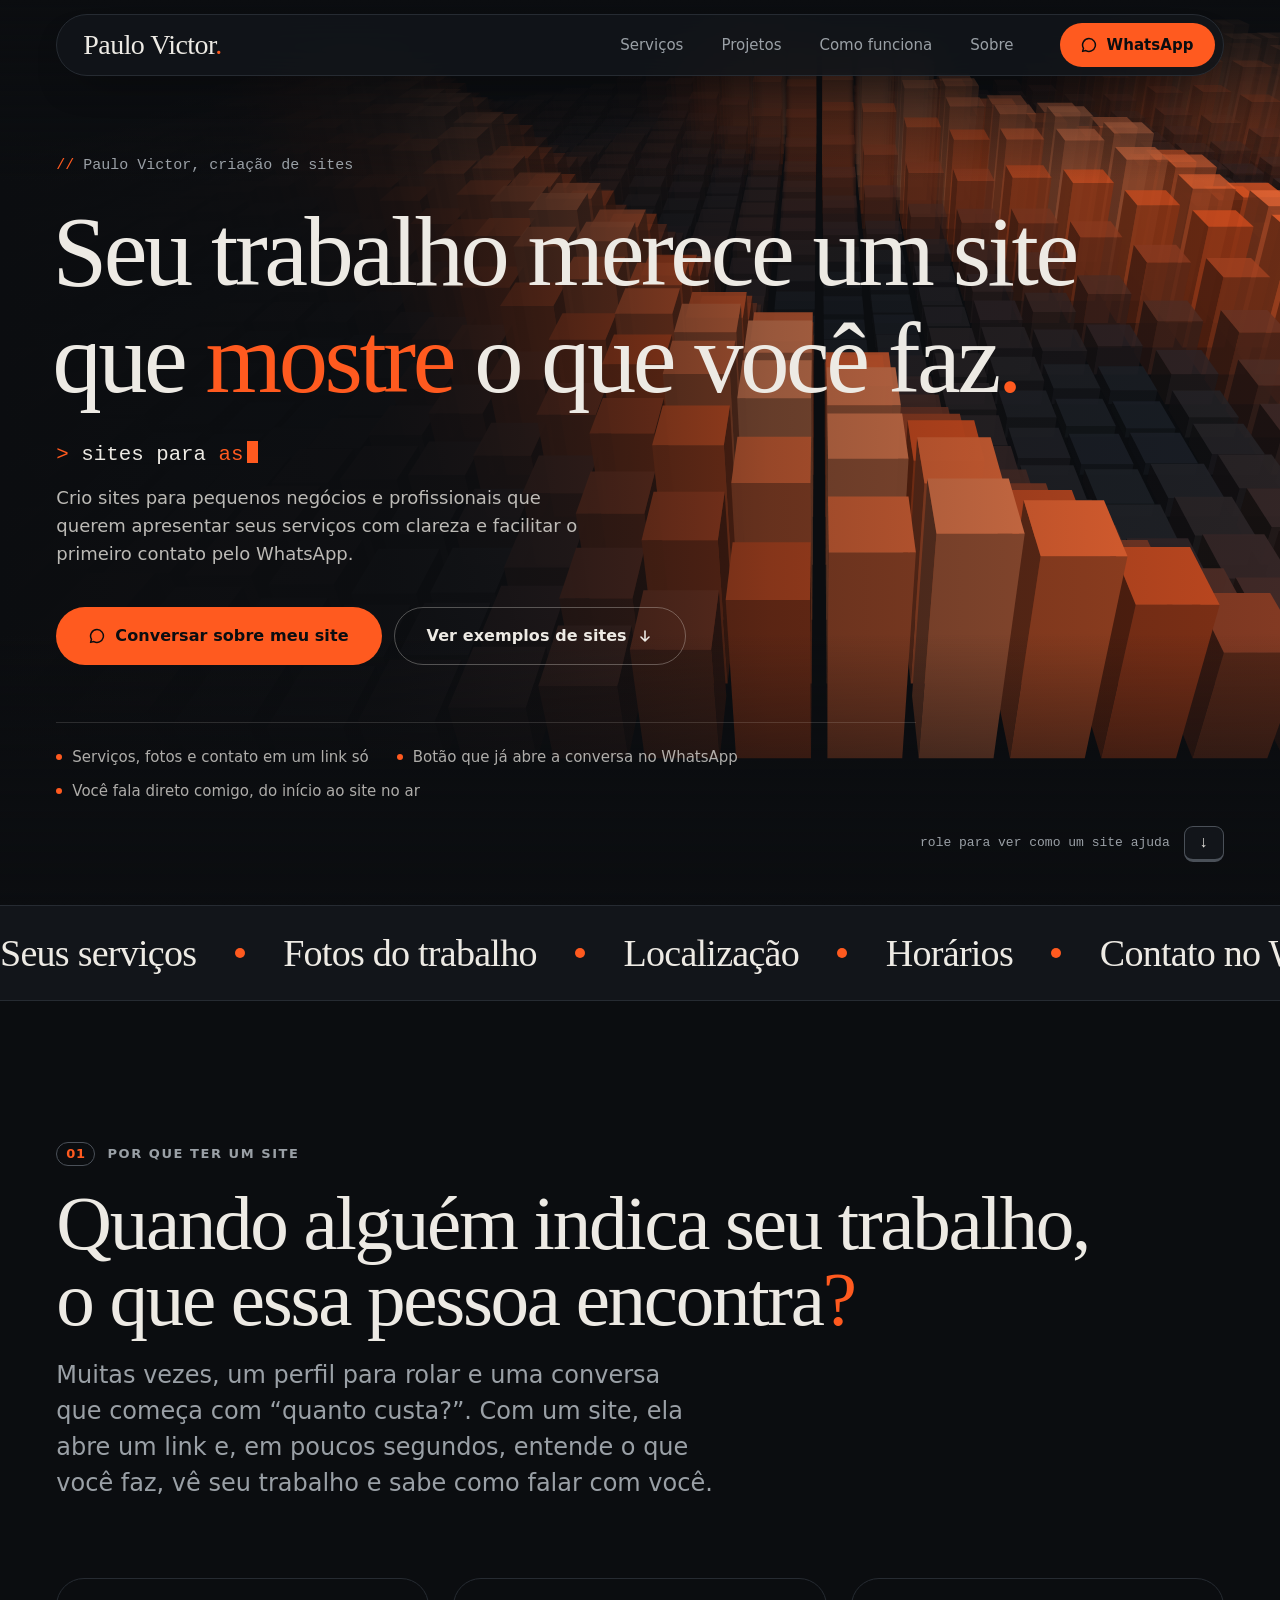
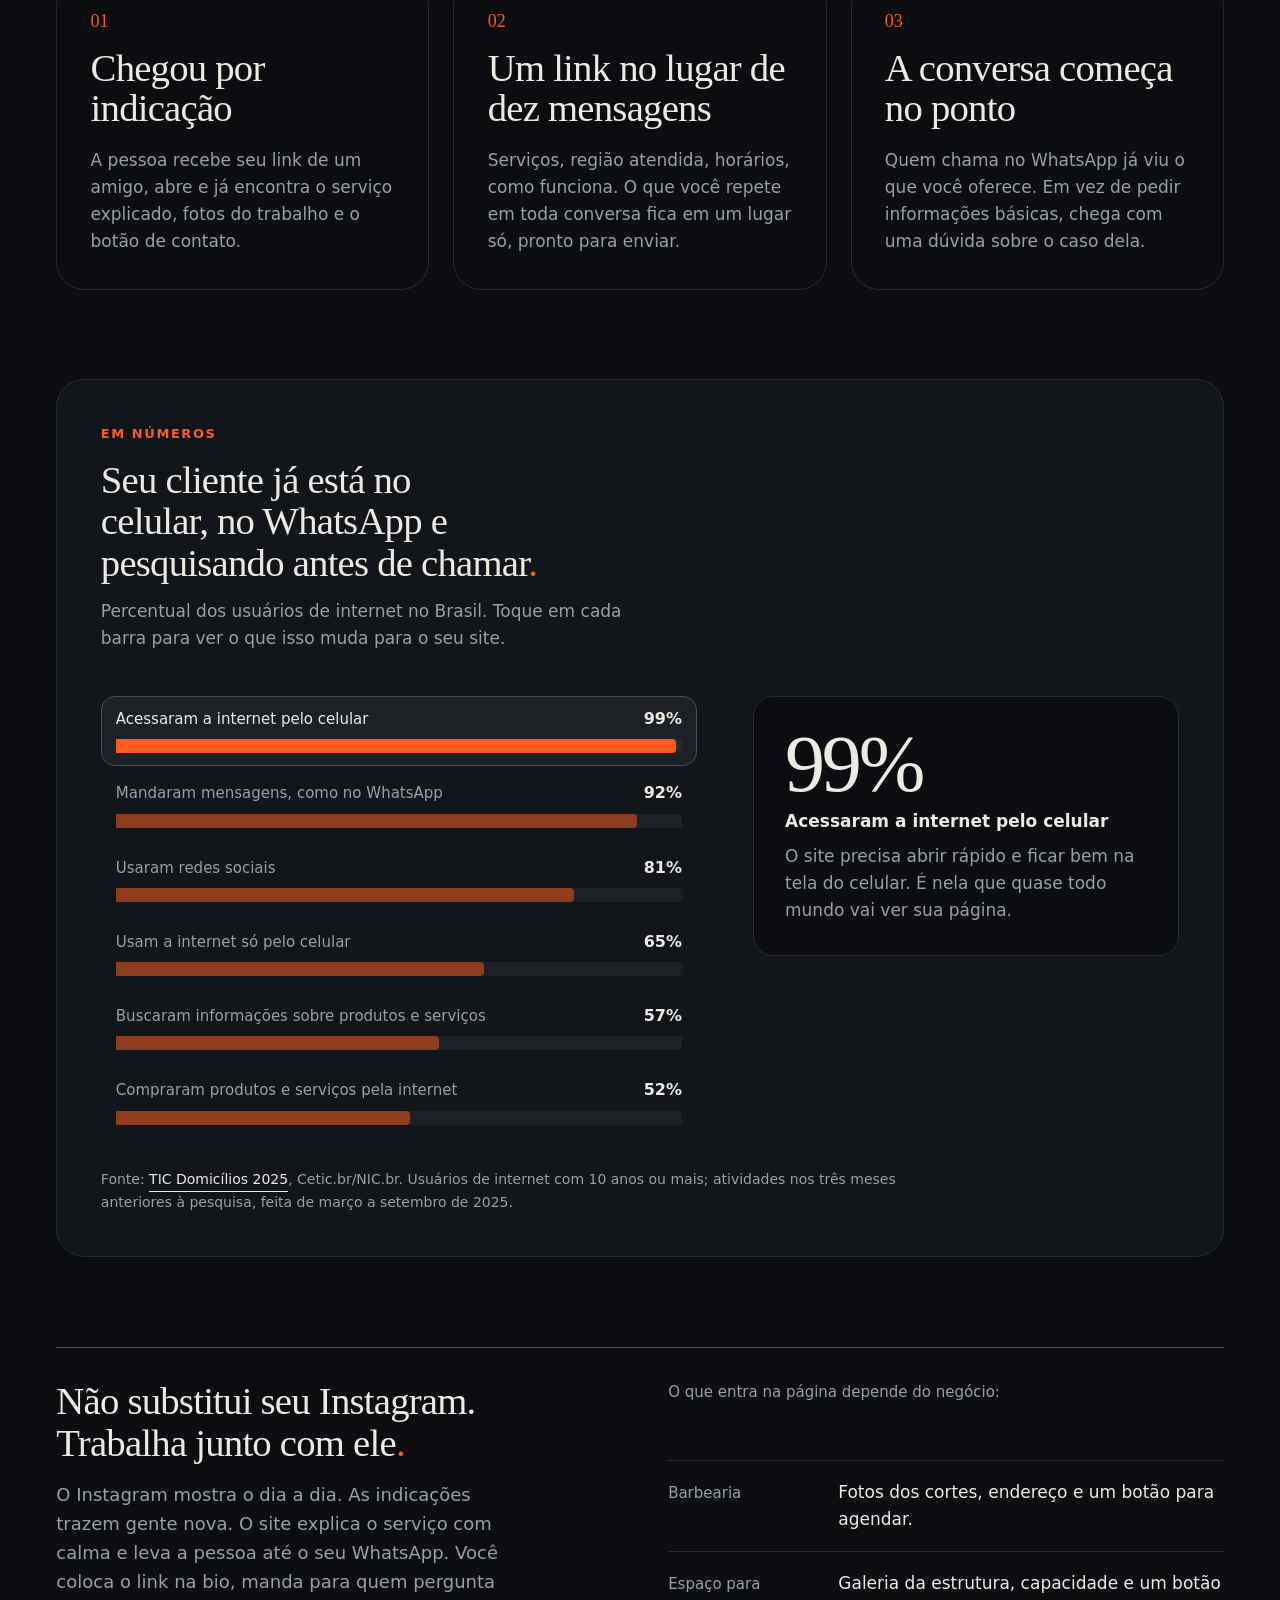
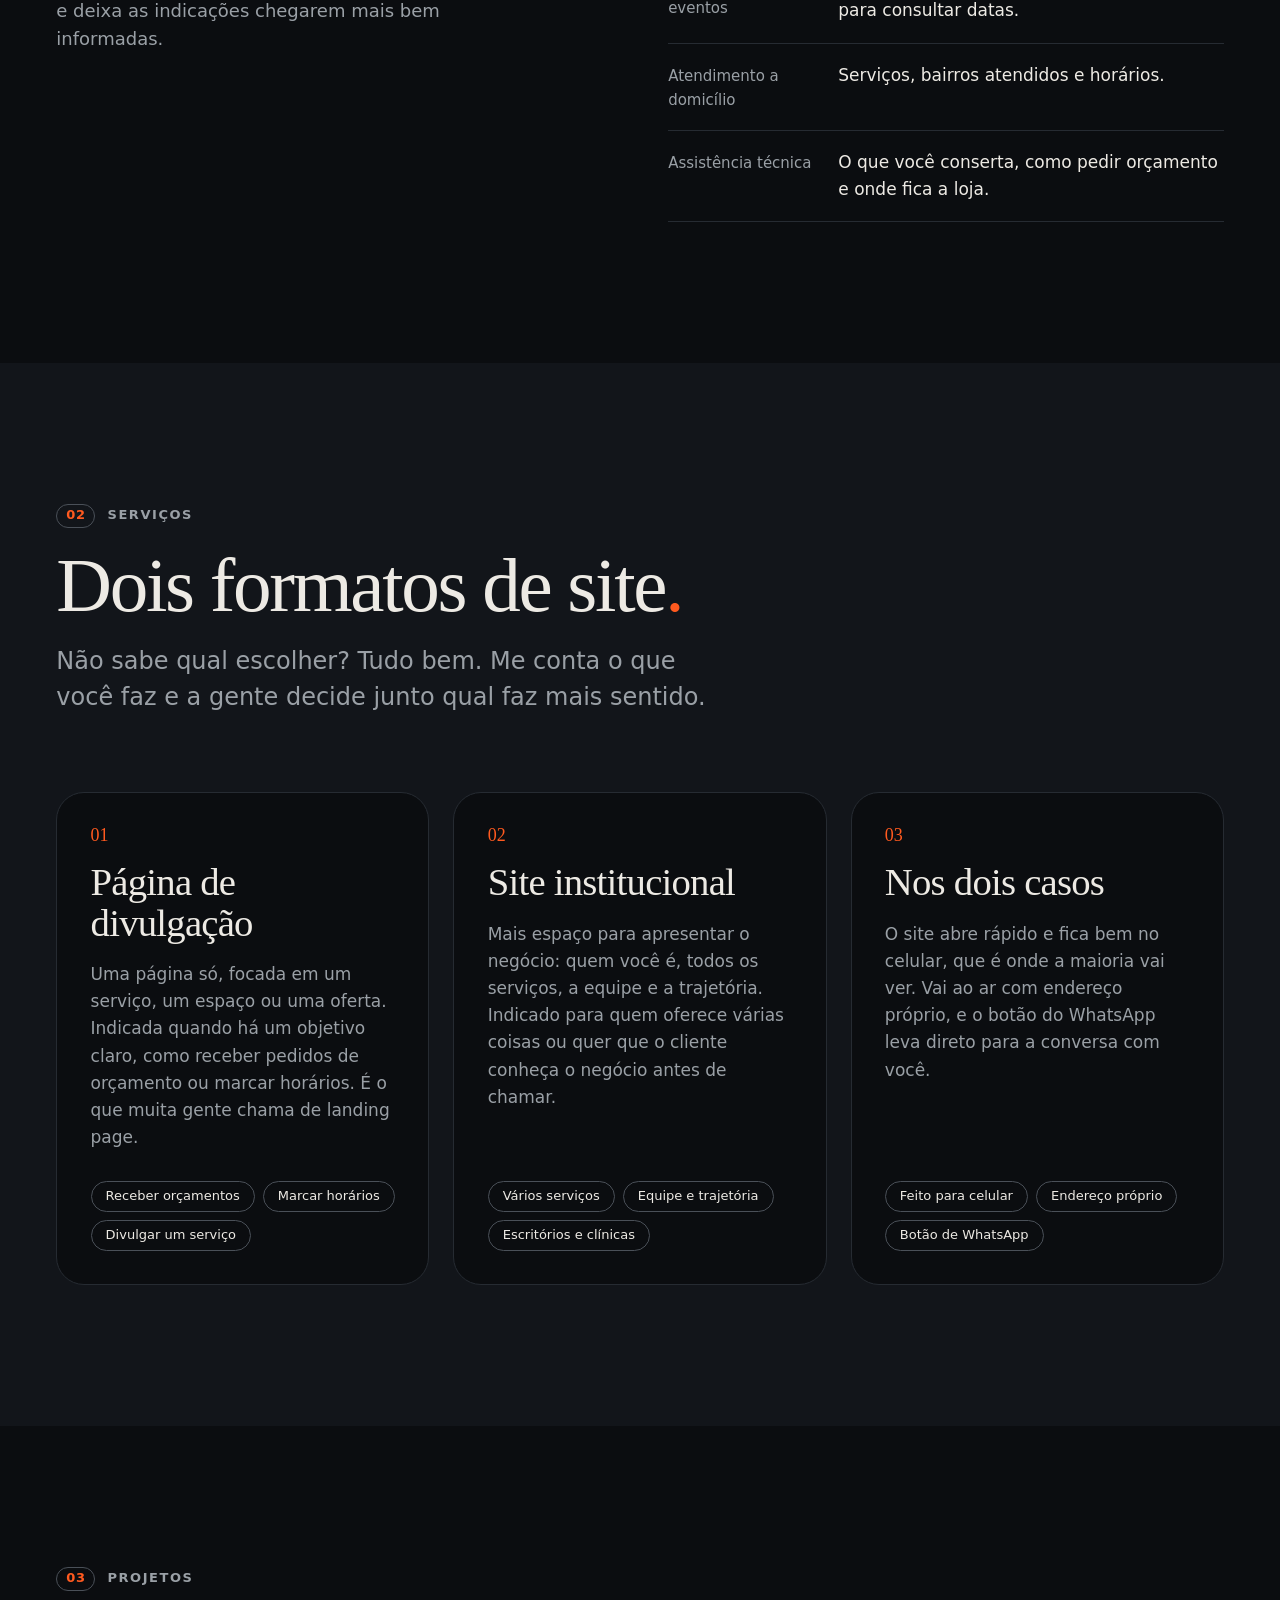
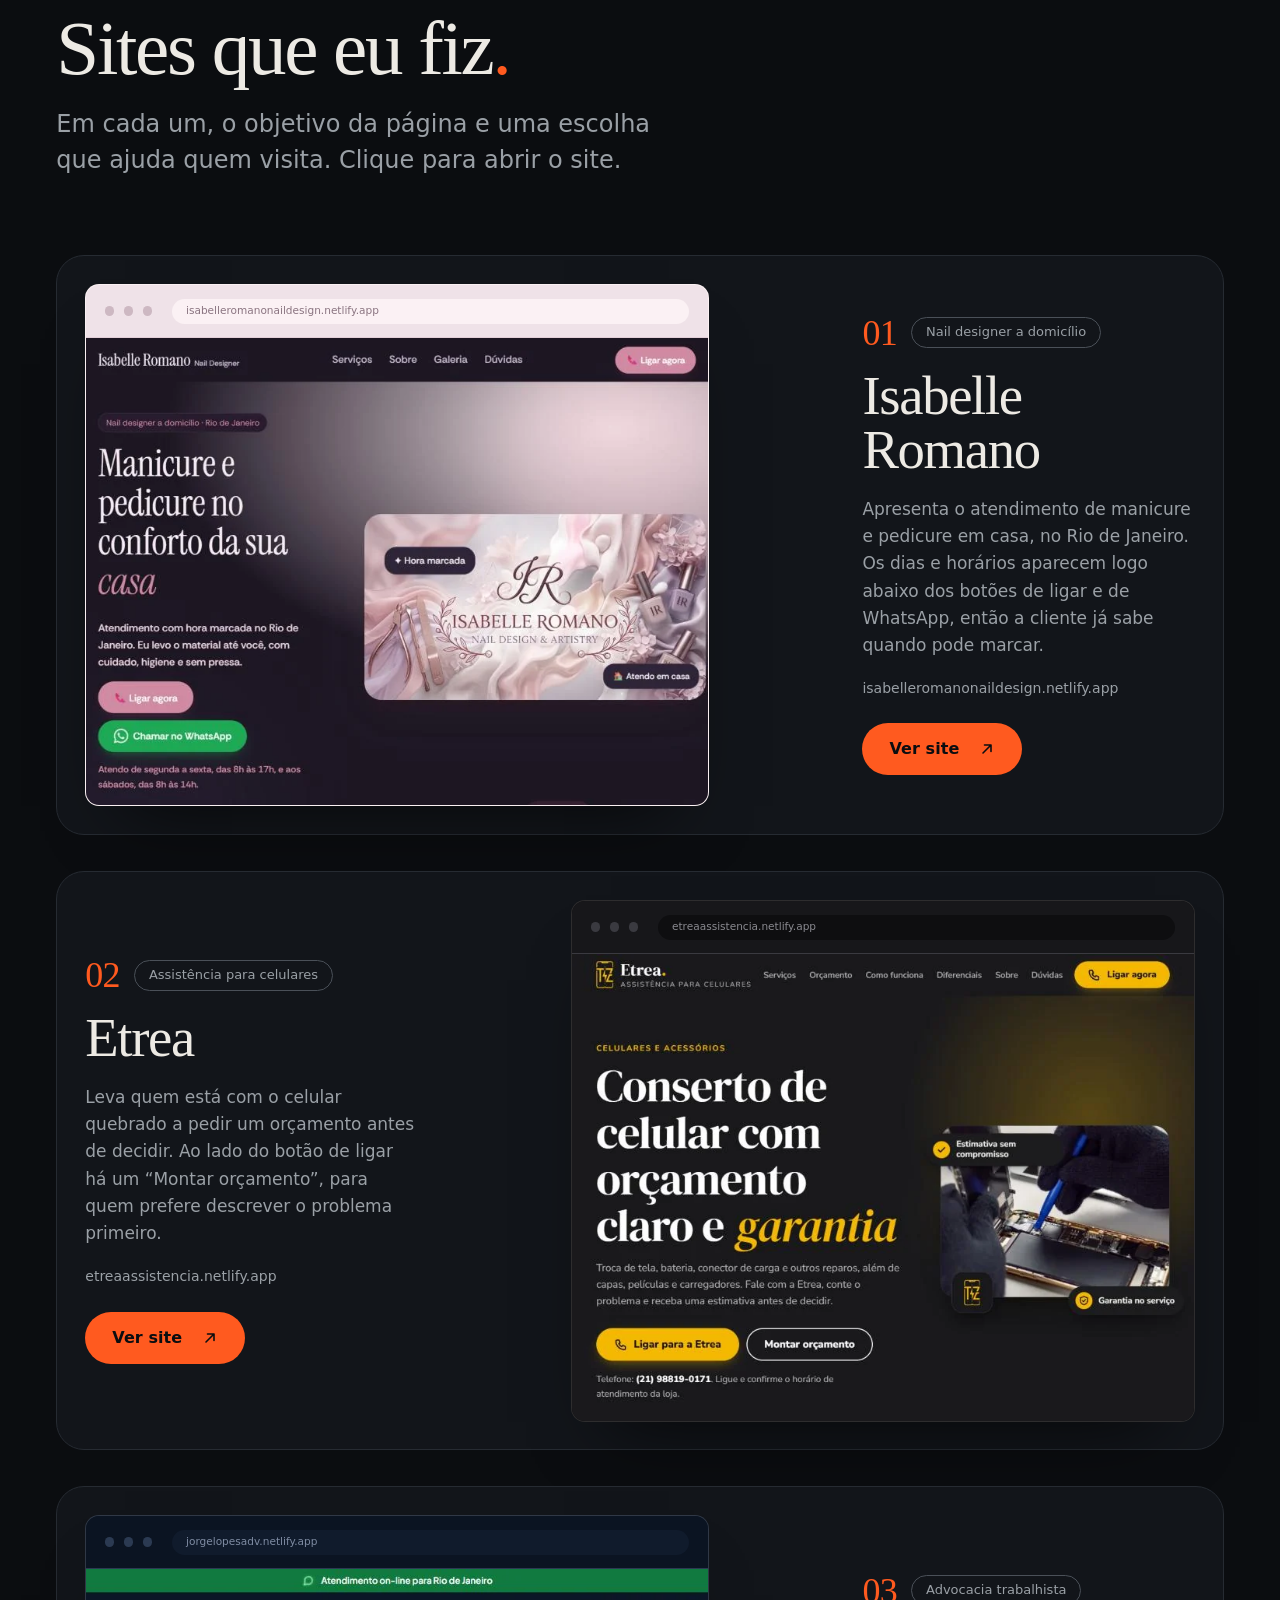
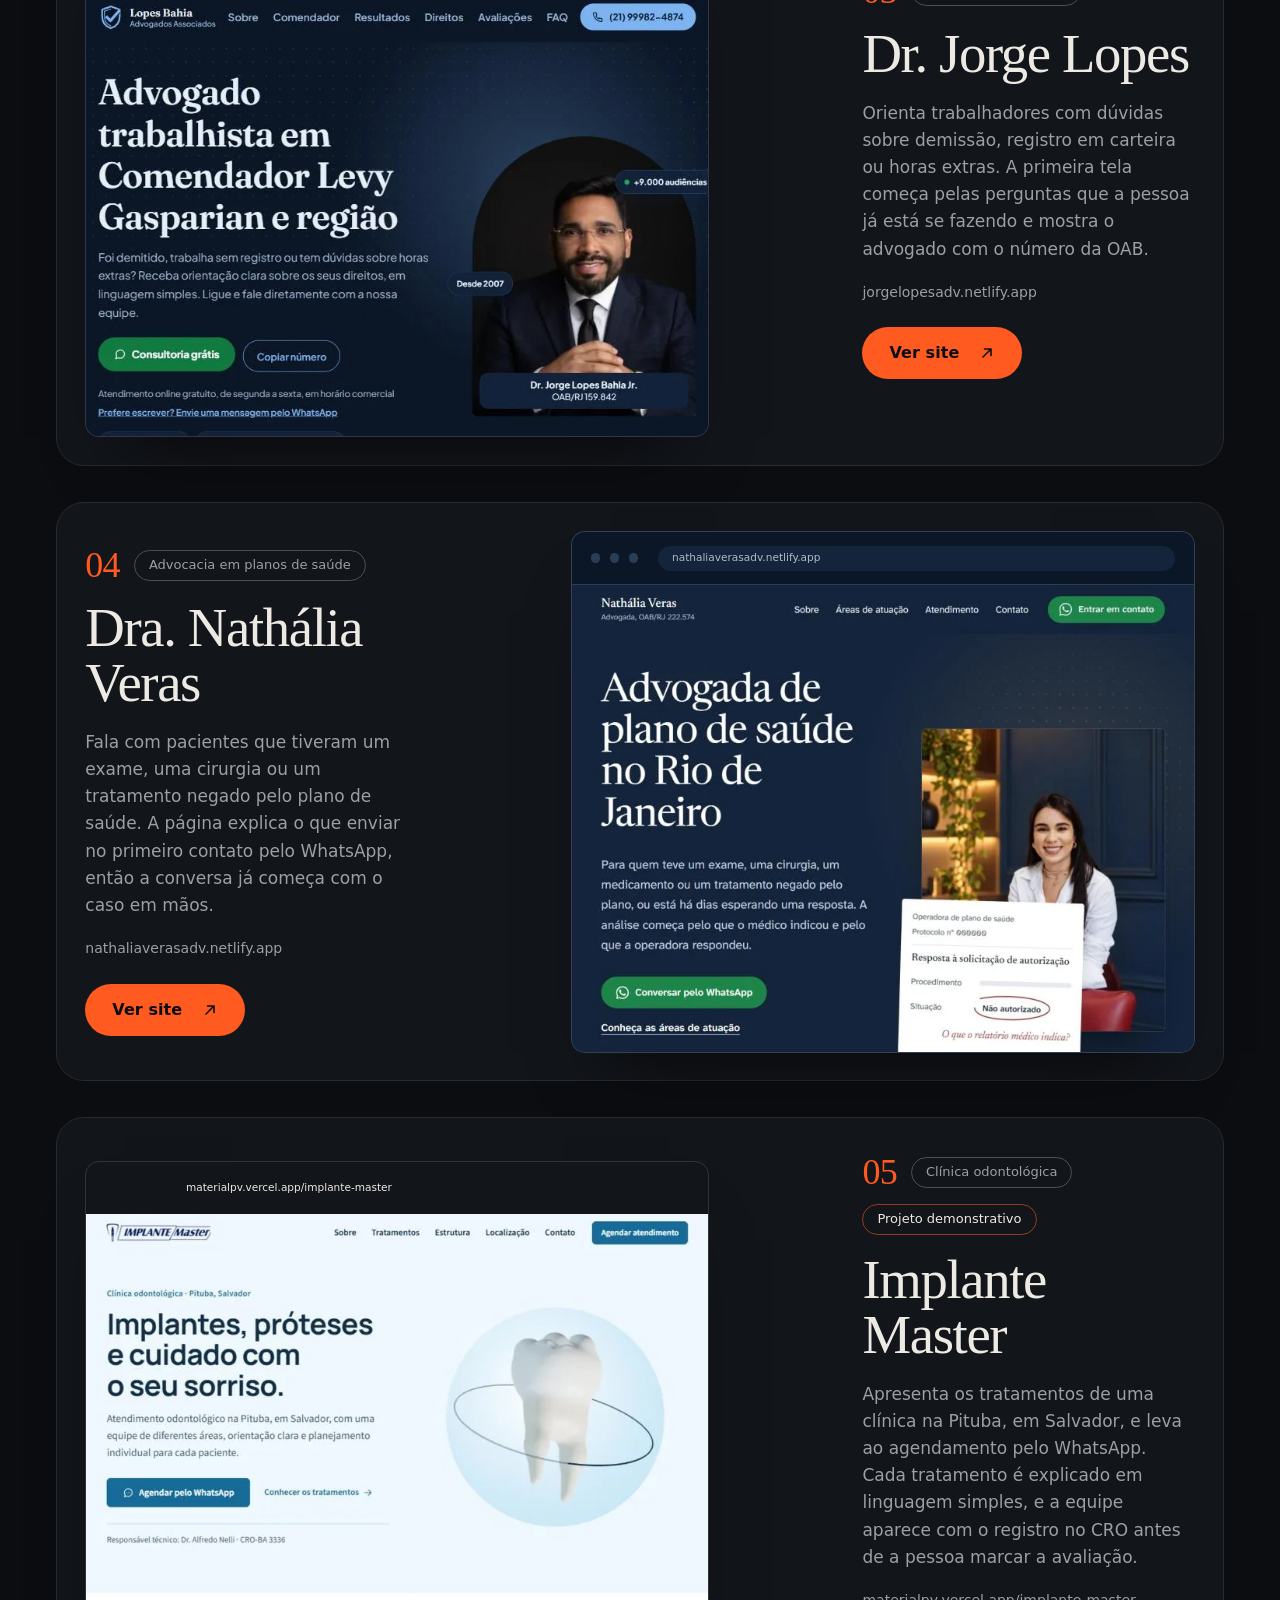
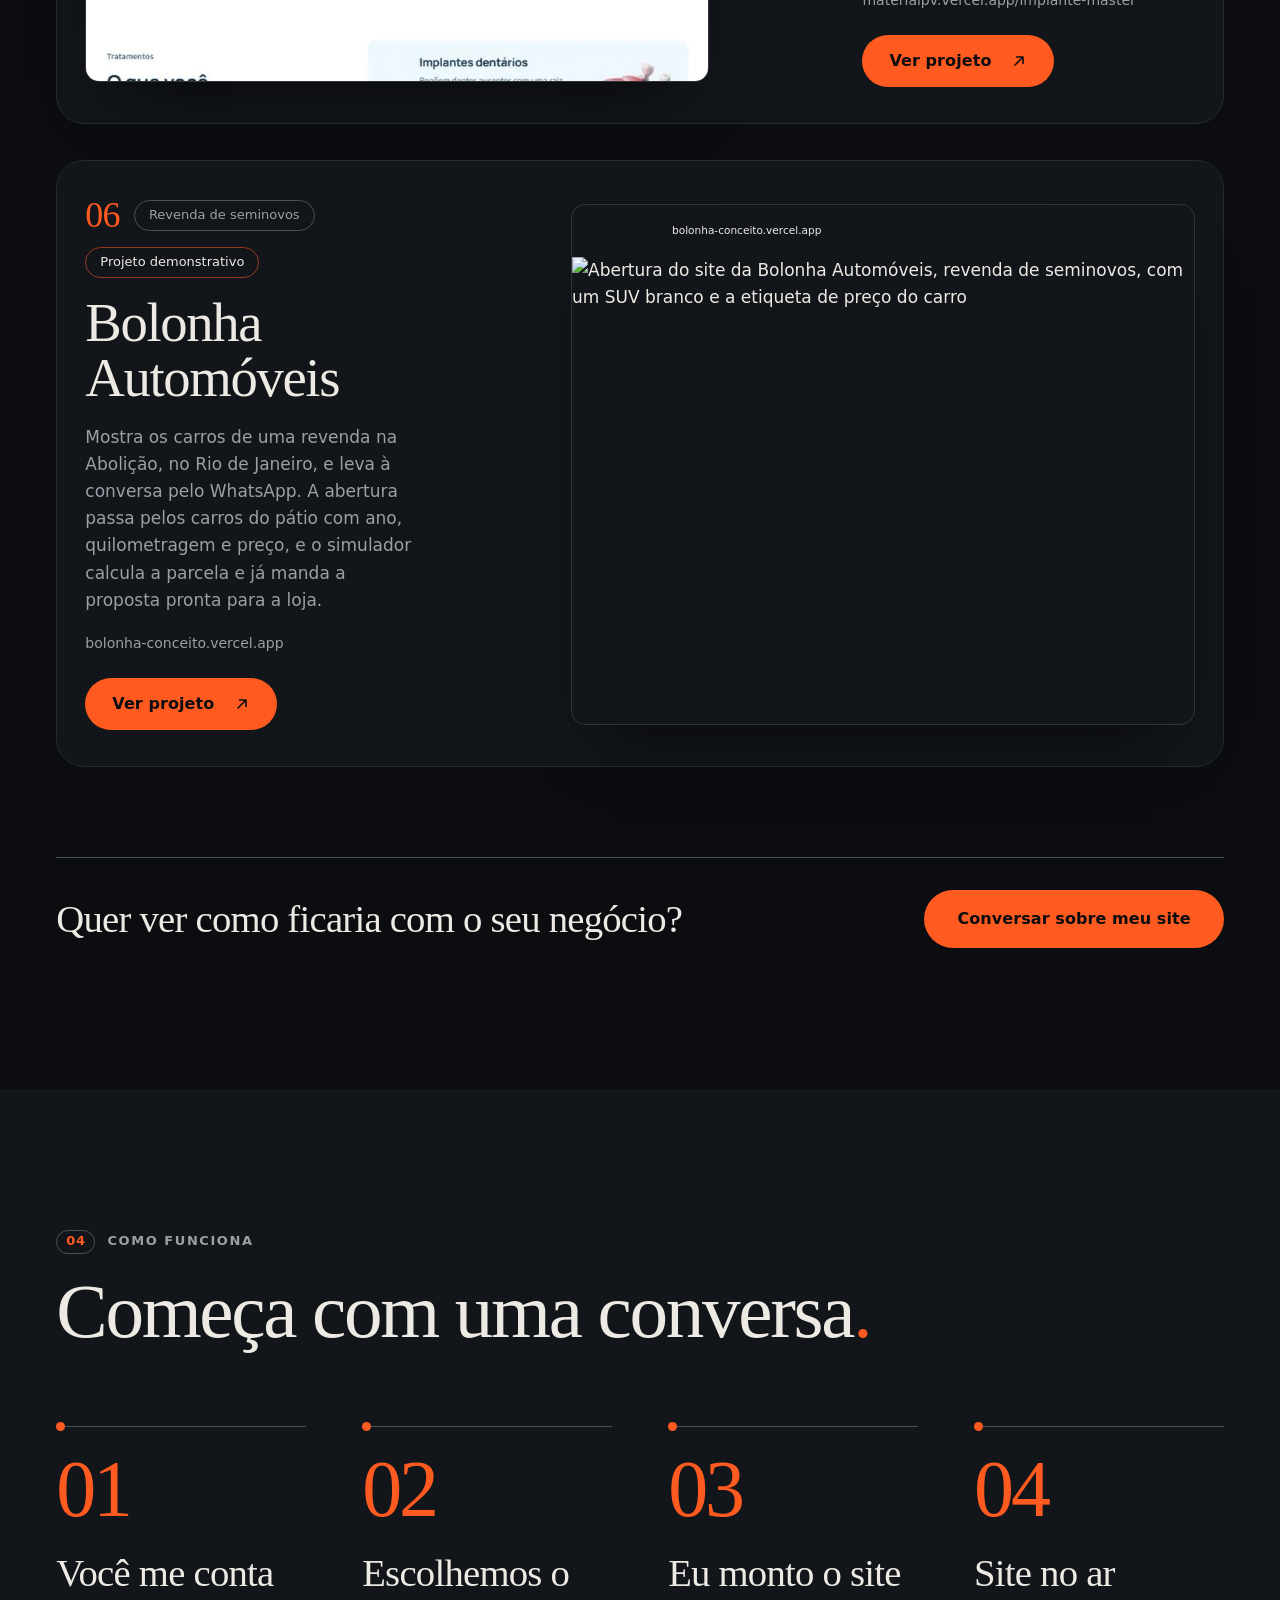
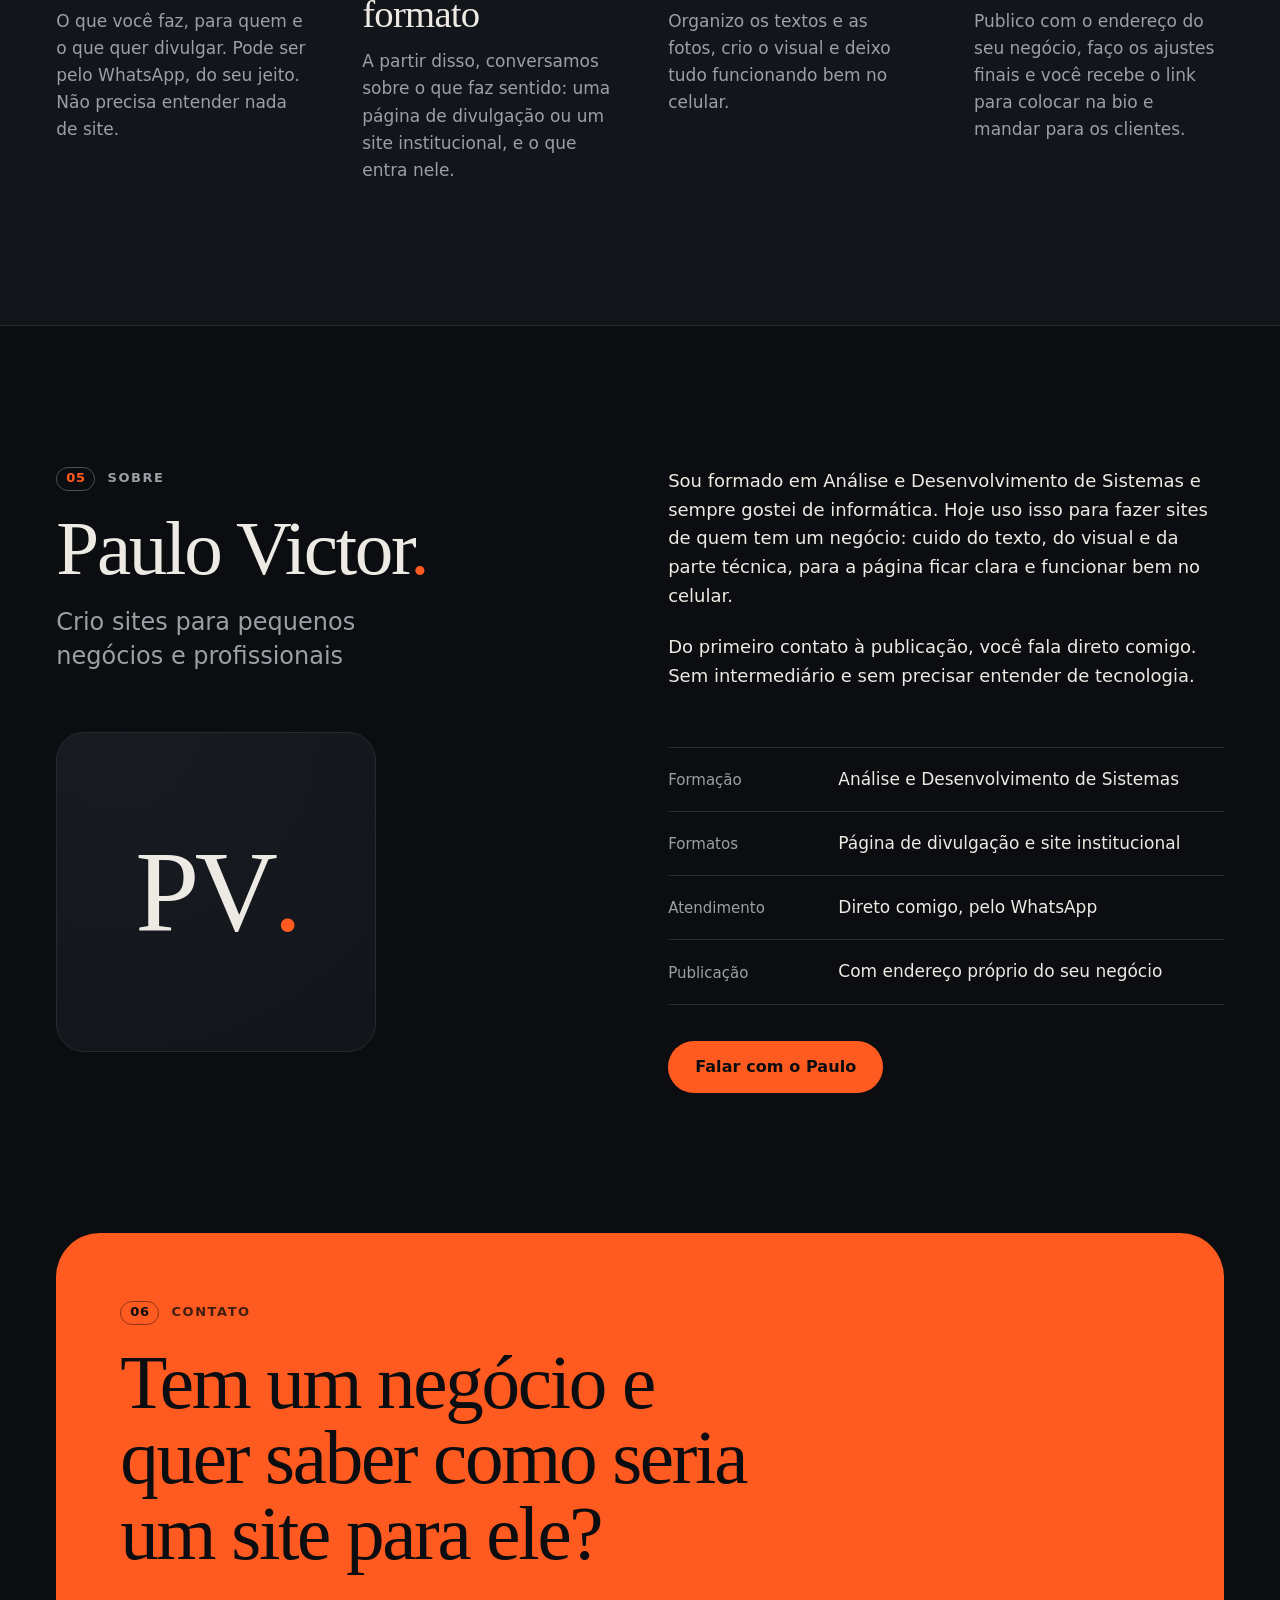
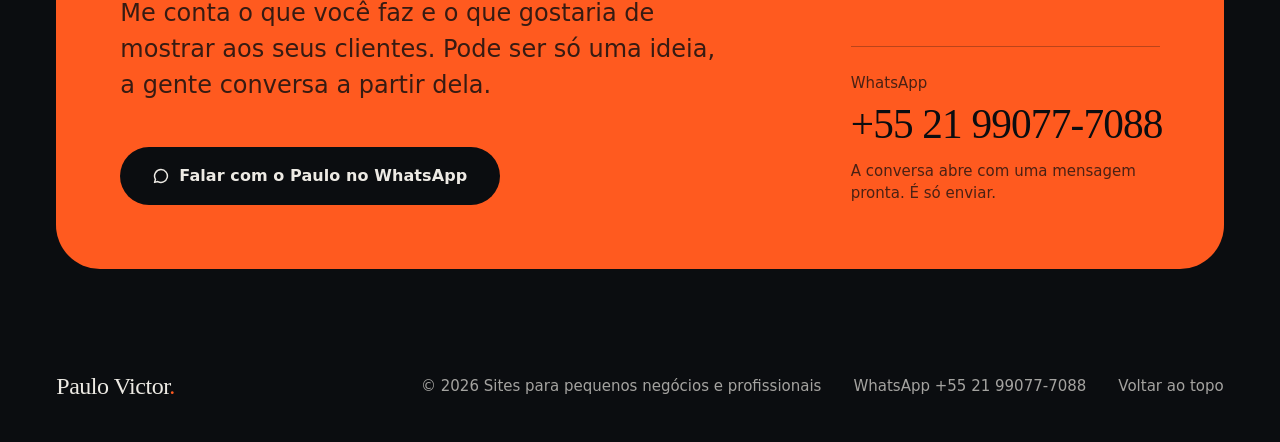
==== commit 4cdd7efc: "Adiciona o projeto demonstrativo Bolonha Automóveis" ====
--- a/portfolio-redesign/index.html
+++ b/portfolio-redesign/index.html
@@ -396,6 +396,24 @@
               </div>
             </article>
 
+            <article class="project project--flip" data-reveal>
+              <div class="project__shot">
+                <div class="shot shot--bolonha">
+                  <div class="shot__bar"><i></i><i></i><i></i><span class="shot__url">bolonha-conceito.vercel.app</span></div>
+                  <img class="shot__img" src="https://bolonha-conceito.vercel.app/media/card-portfolio.webp" width="800" height="600" loading="lazy" decoding="async" alt="Abertura do site da Bolonha Automóveis, revenda de seminovos, com um SUV branco e a etiqueta de preço do carro">
+                </div>
+              </div>
+              <div class="project__info">
+                <p class="project__top"><span class="project__num">06</span><span class="chip">Revenda de seminovos</span><span class="chip chip--demo">Projeto demonstrativo</span></p>
+                <h3 class="project__name">Bolonha Automóveis</h3>
+                <p class="project__desc">Mostra os carros de uma revenda na Abolição, no Rio de Janeiro, e leva à conversa pelo WhatsApp. A abertura passa pelos carros do pátio com ano, quilometragem e preço, e o simulador calcula a parcela e já manda a proposta pronta para a loja.</p>
+                <p class="project__url">bolonha-conceito.vercel.app</p>
+                <a class="btn btn--solid project__link" href="https://bolonha-conceito.vercel.app" target="_blank" rel="noopener noreferrer">Ver projeto<span class="sr-only">: Bolonha Automóveis, projeto demonstrativo (abre em nova aba)</span>
+                  <svg class="ico" viewBox="0 0 16 16" width="16" height="16" aria-hidden="true"><path d="M4 12L12 4M5.5 4H12v6.5" fill="none" stroke="currentColor" stroke-width="1.6" stroke-linecap="round" stroke-linejoin="round"/></svg>
+                </a>
+              </div>
+            </article>
+
           </div>
 
           <div class="works__cta" data-reveal>
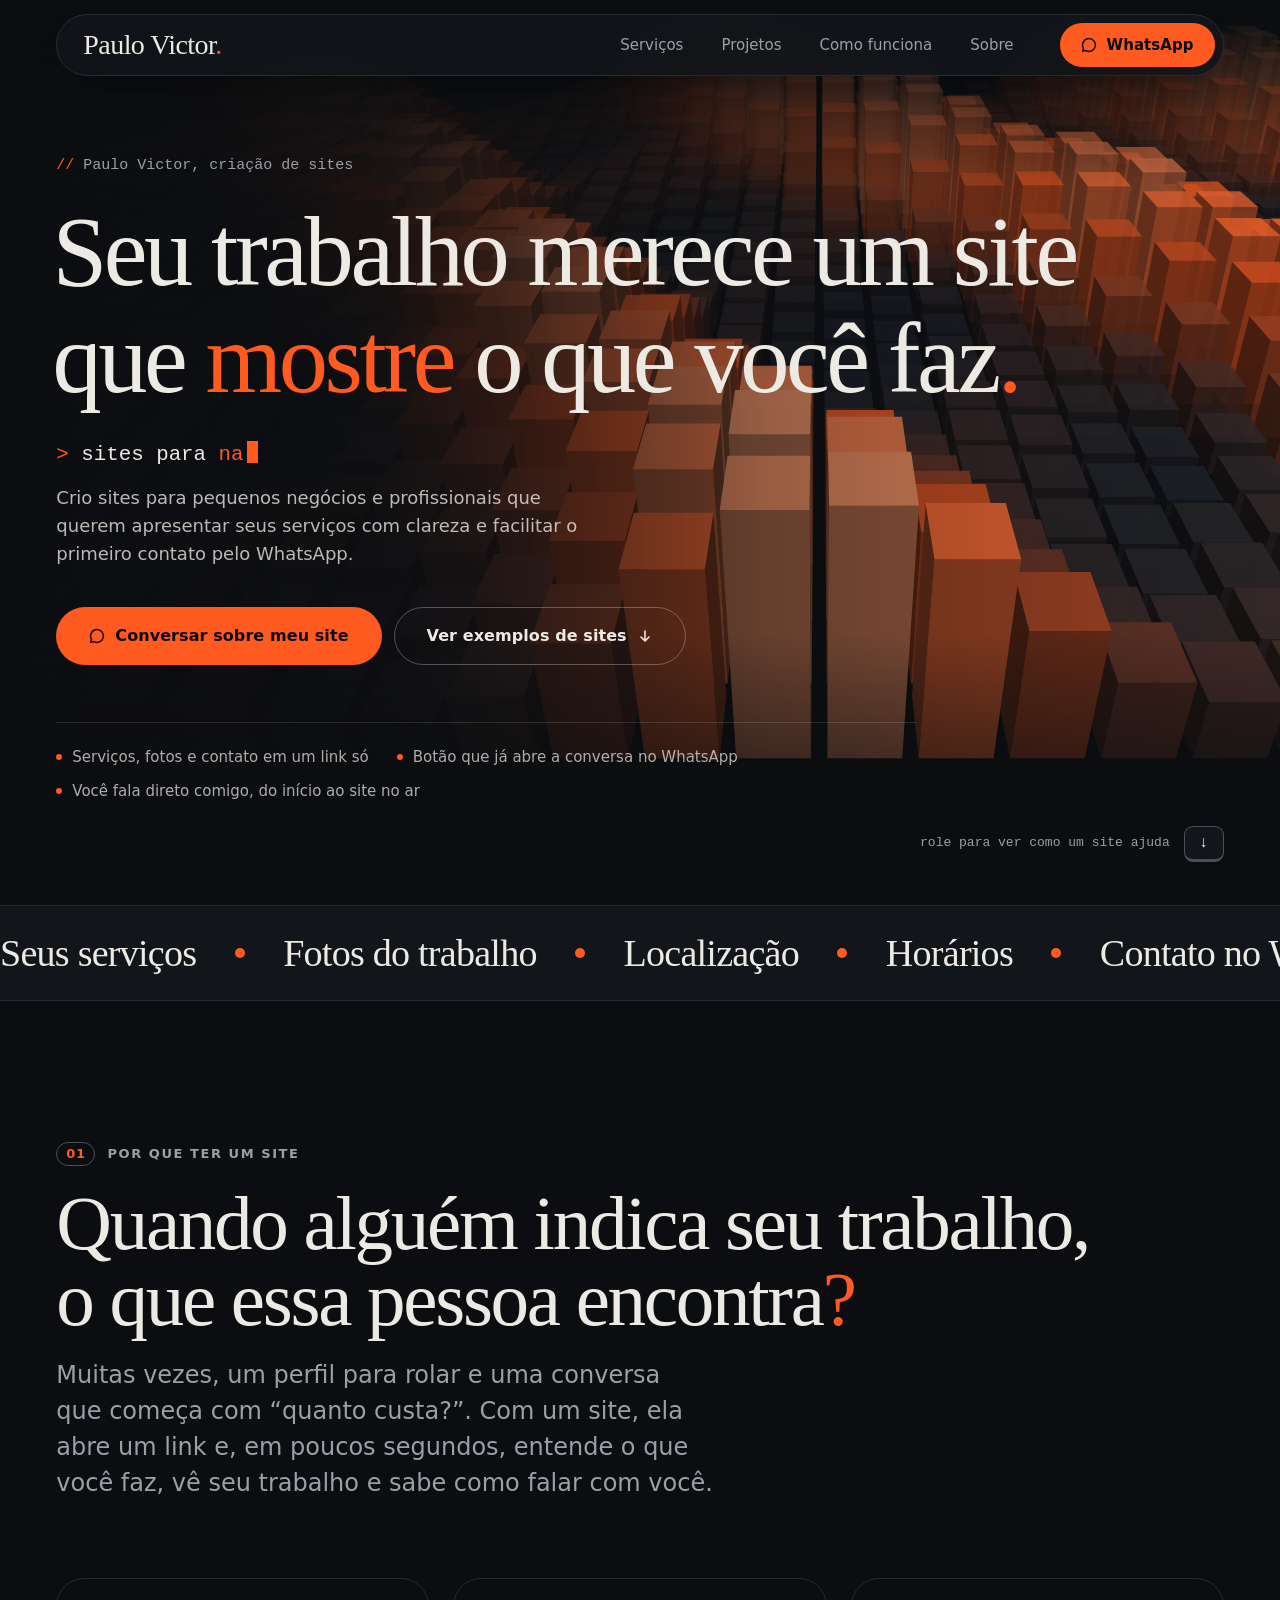
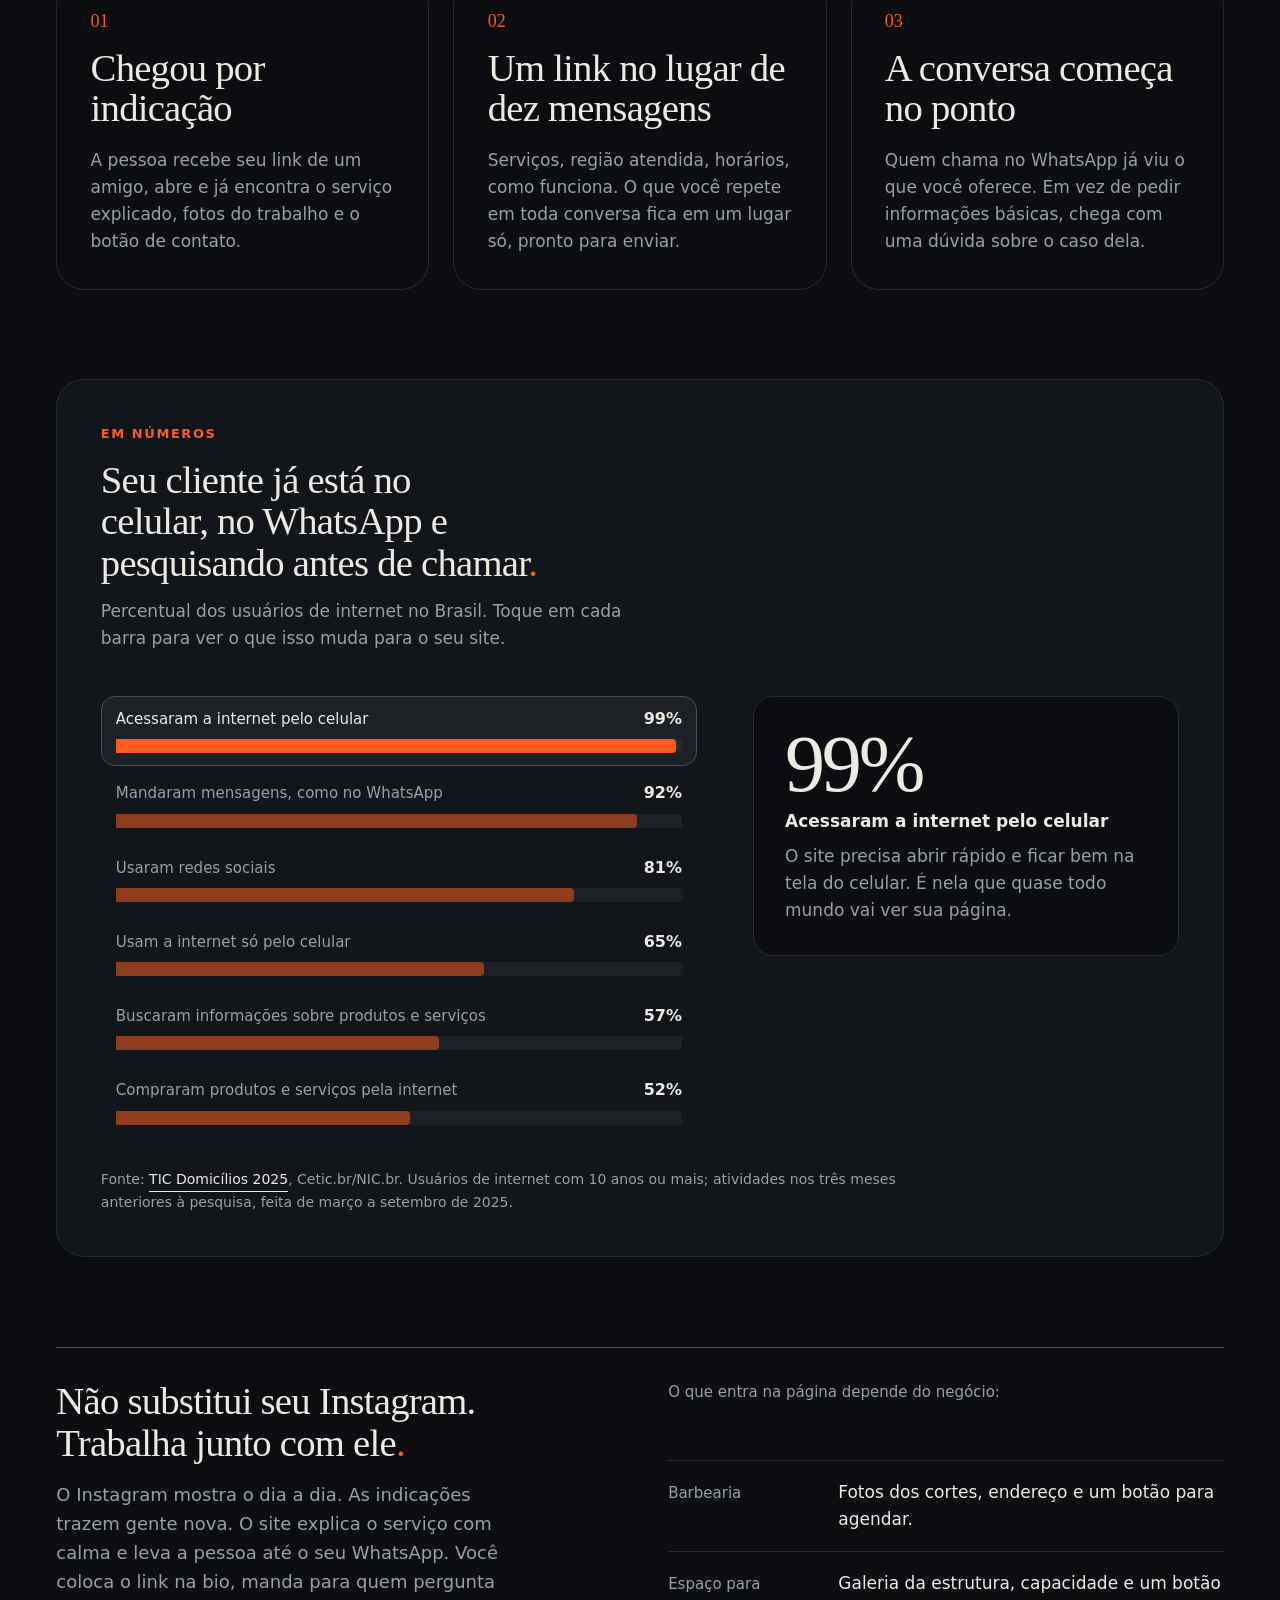
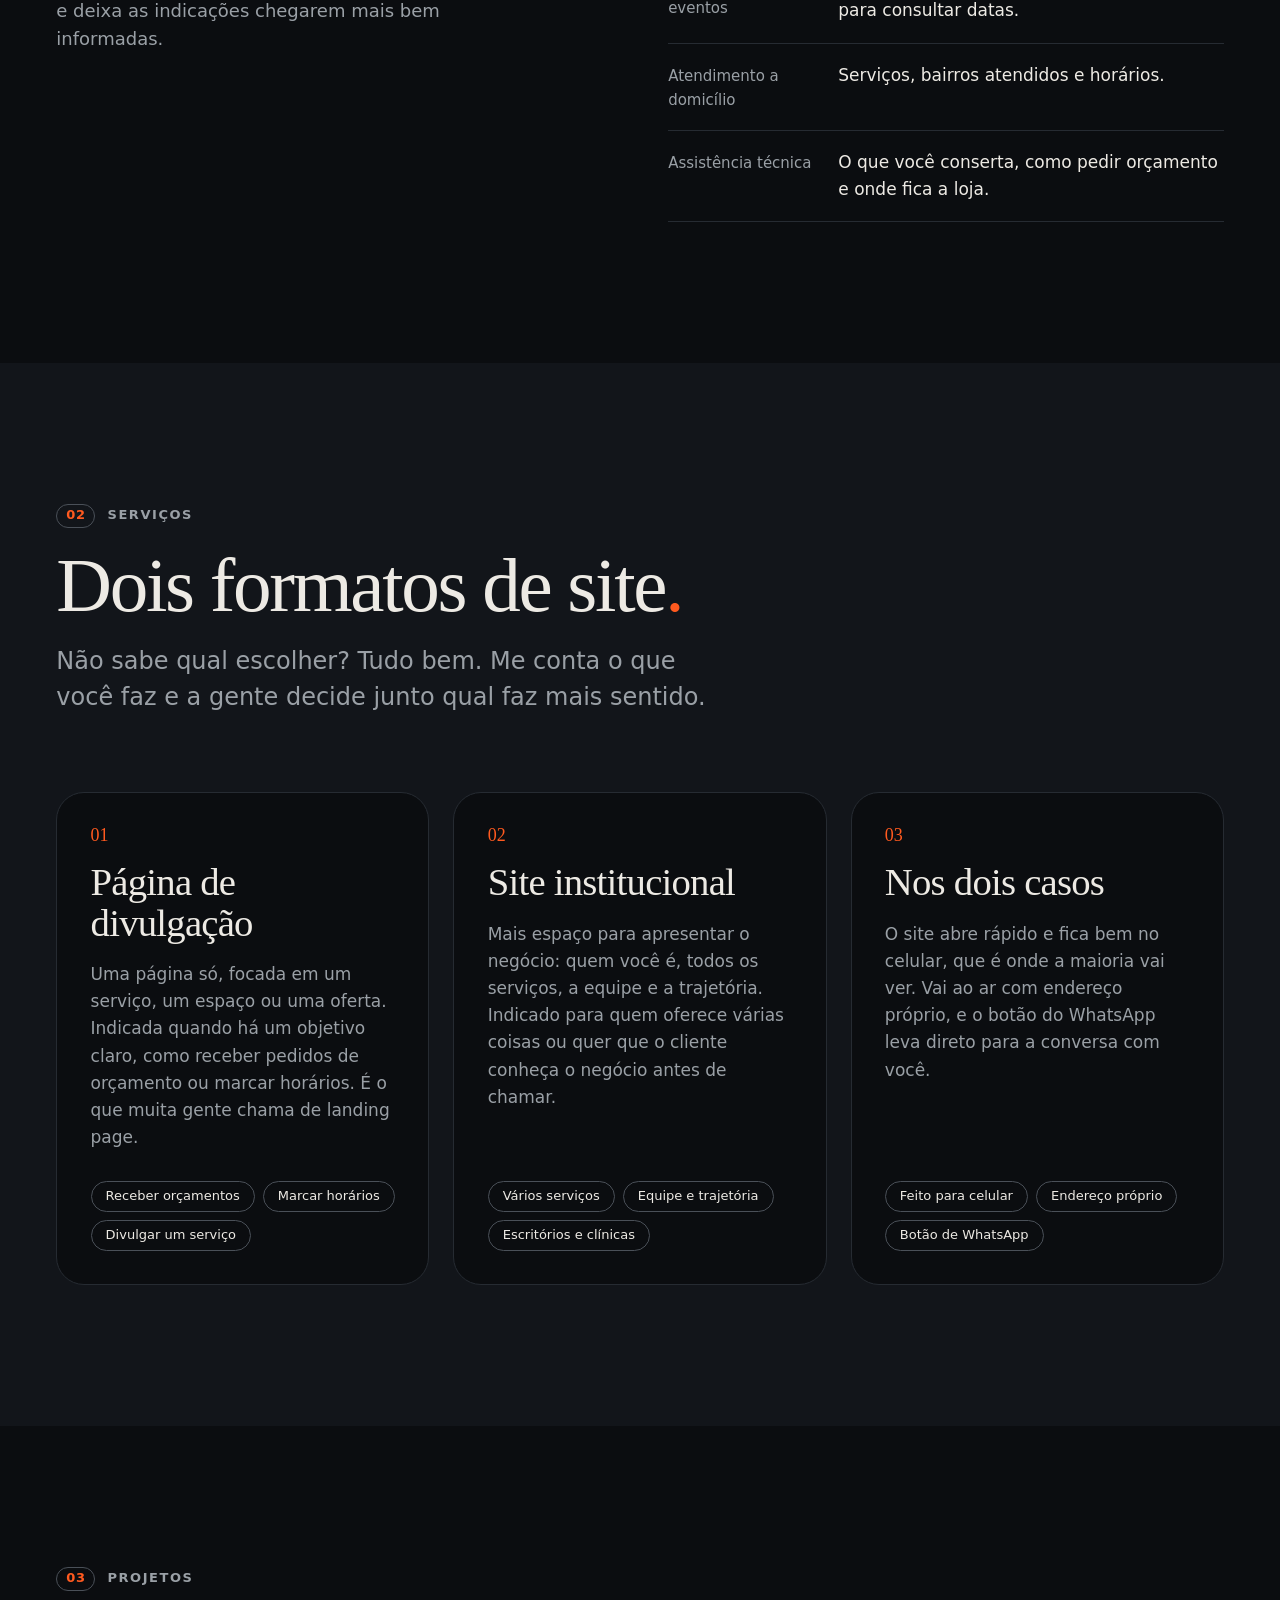
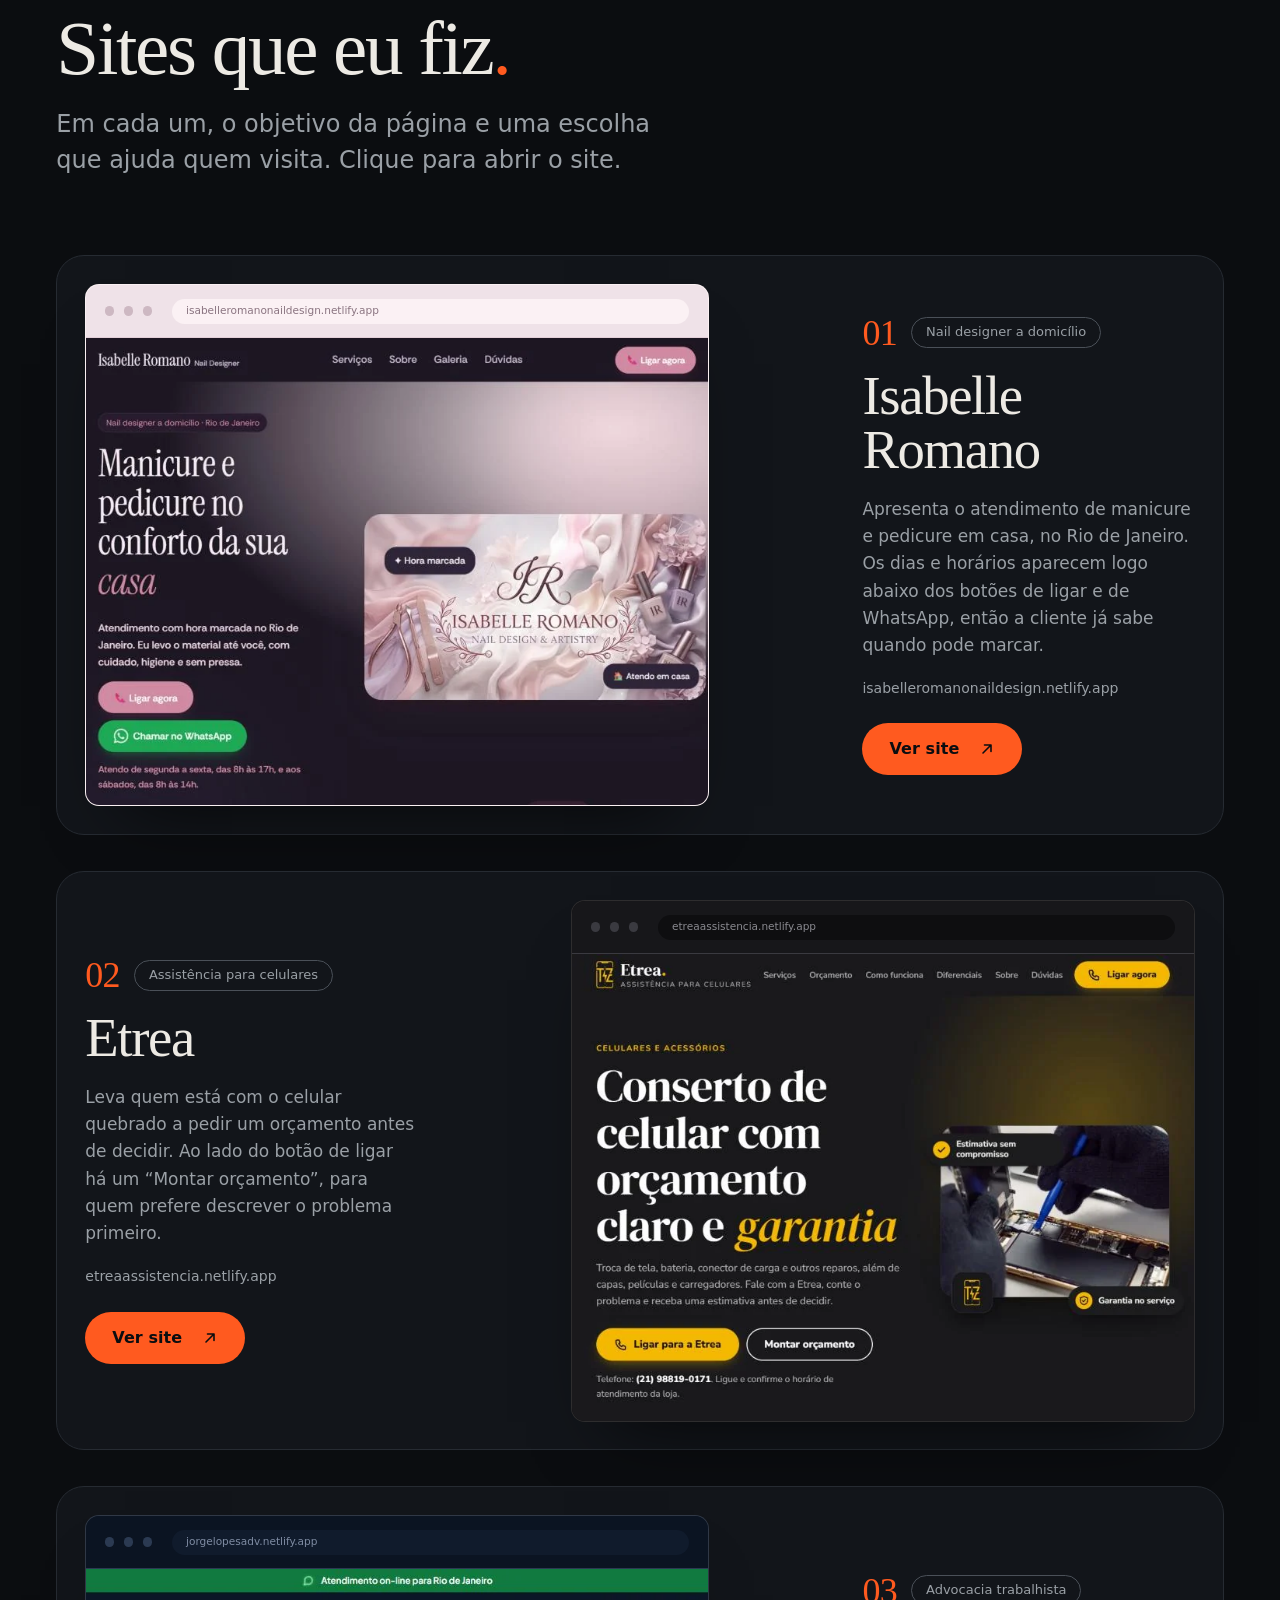
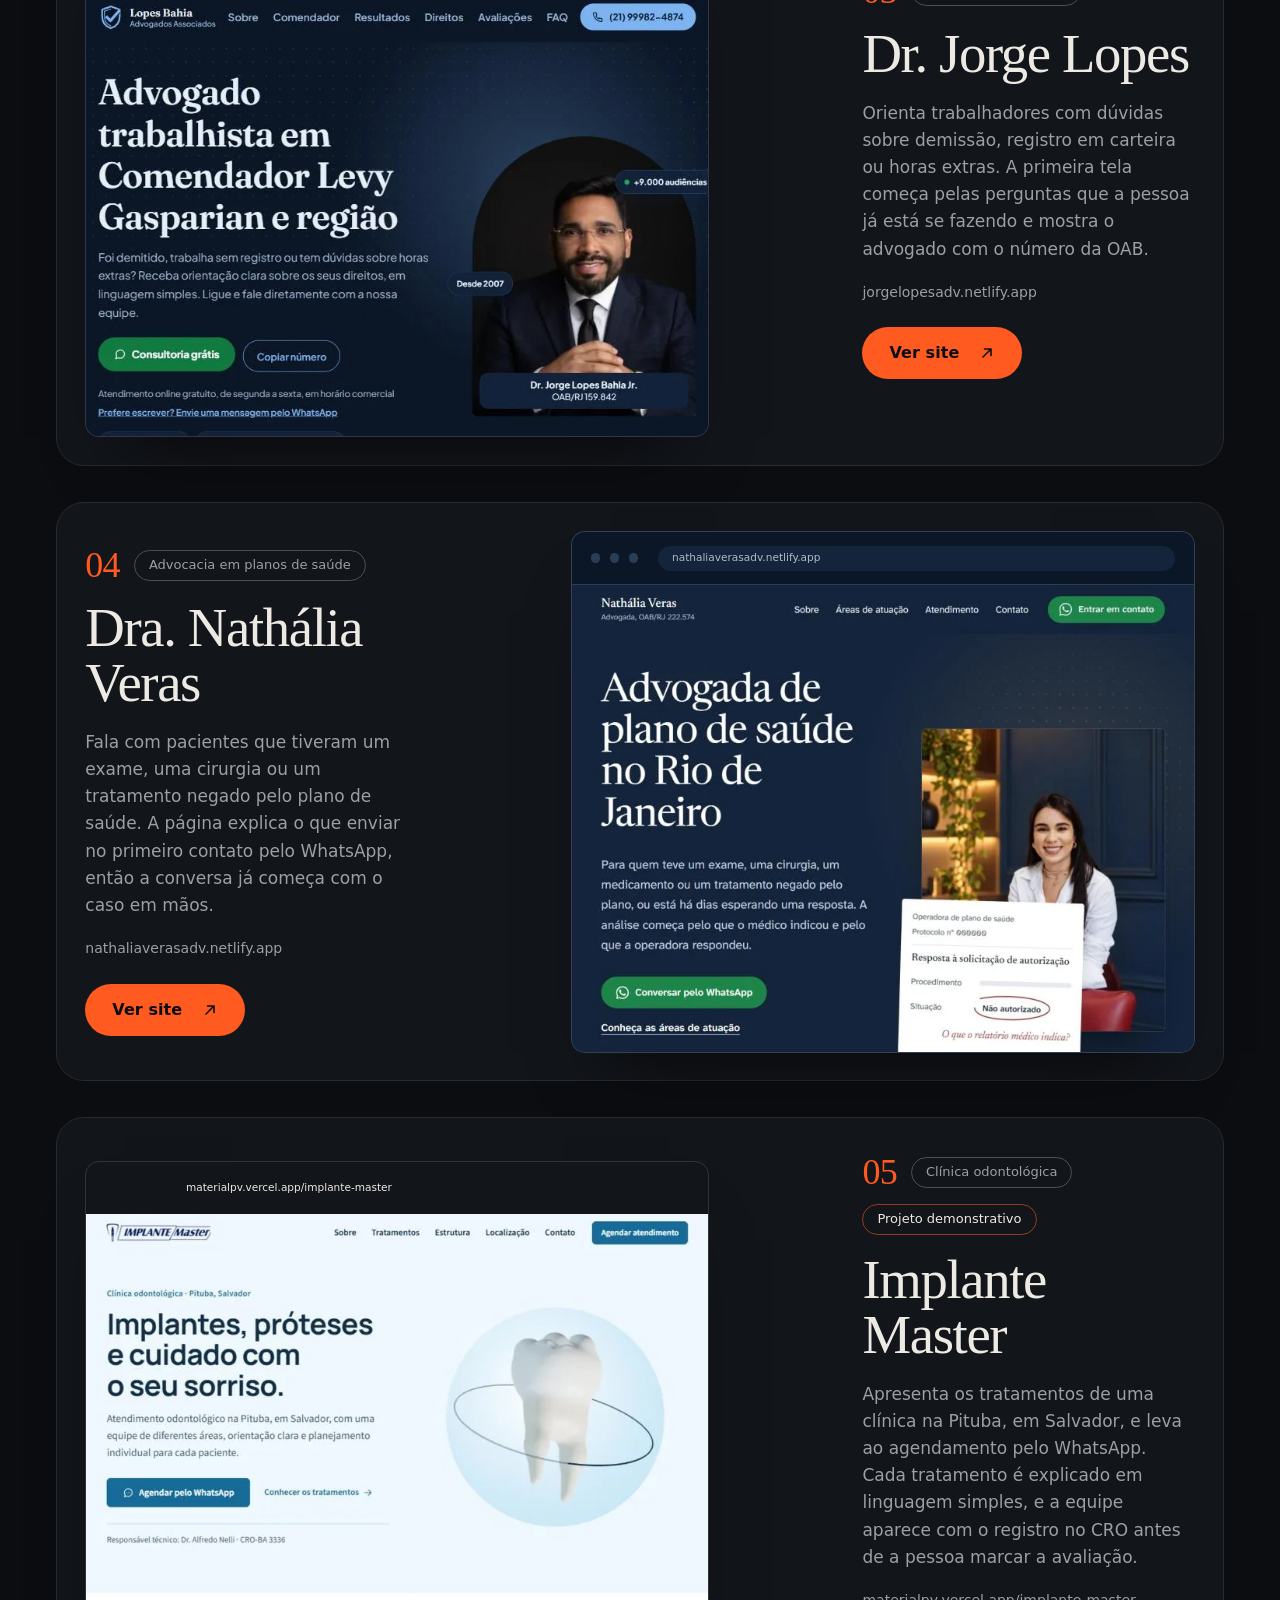
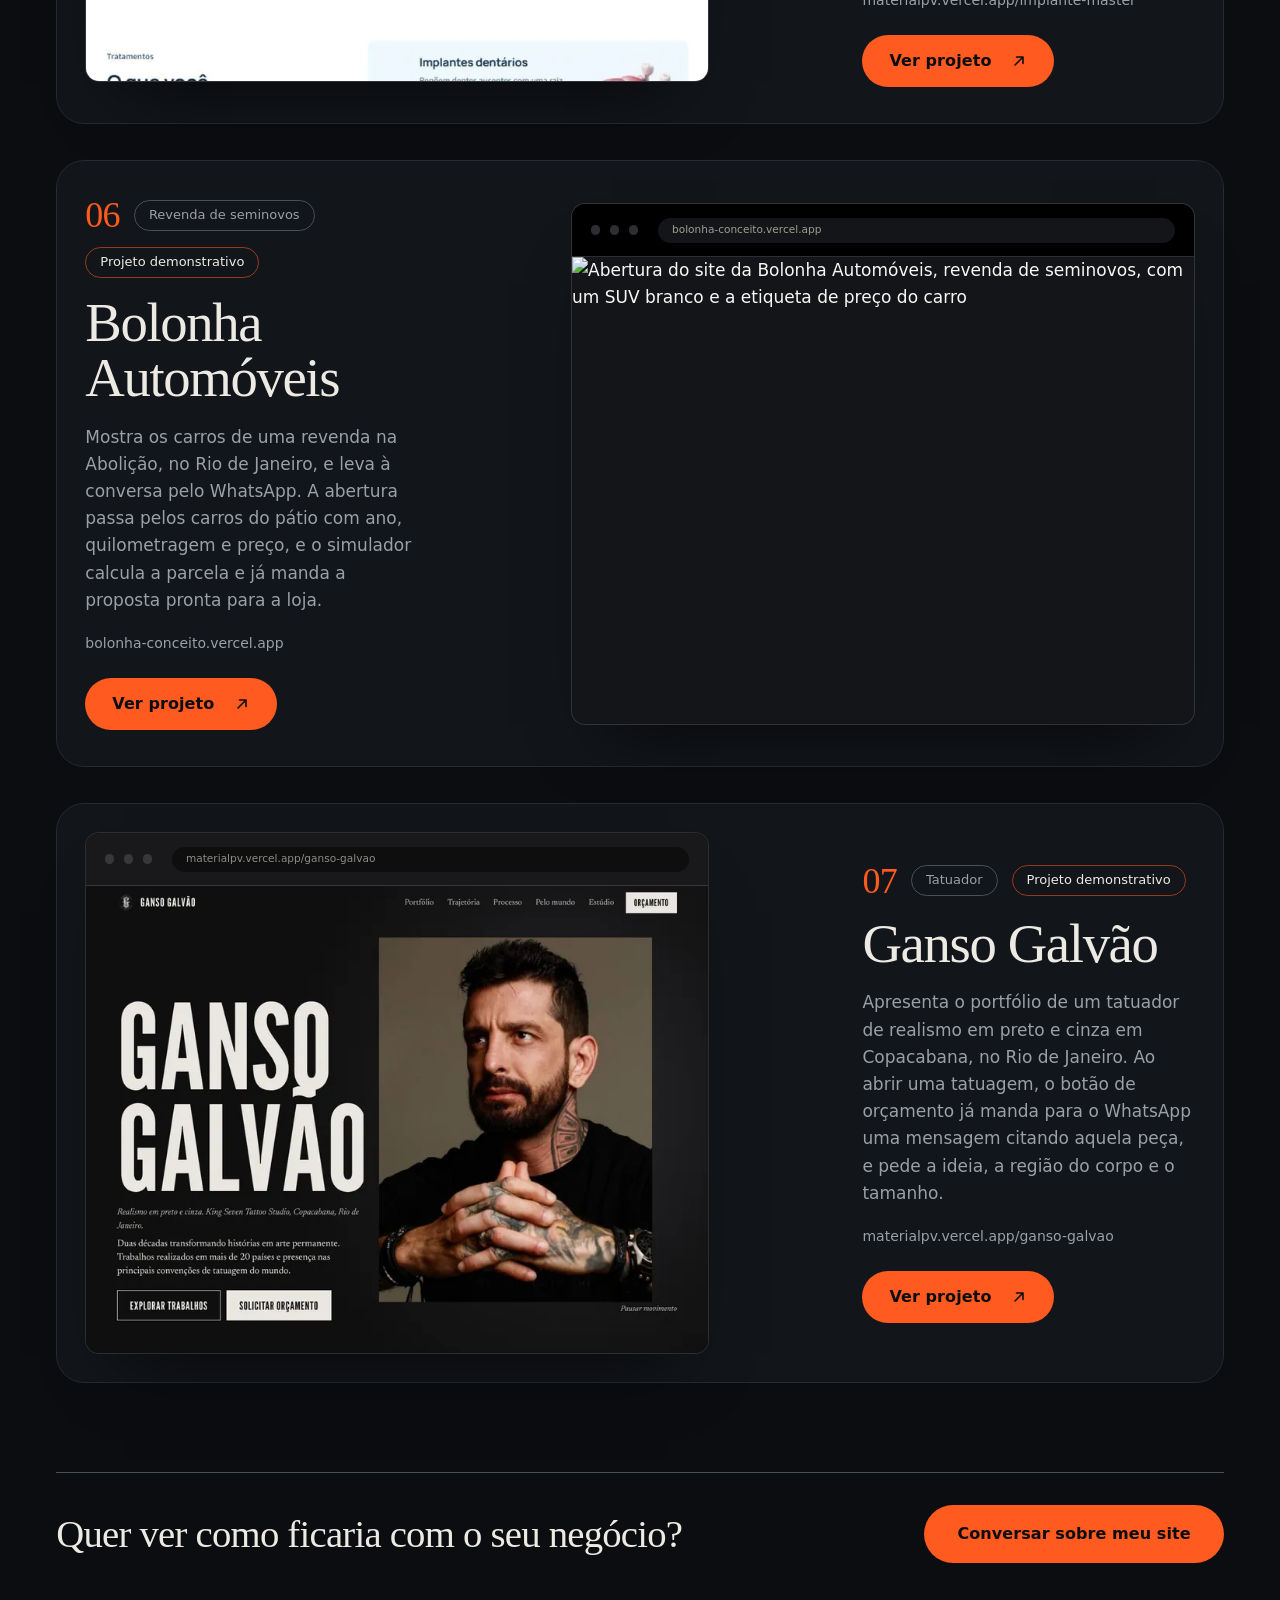
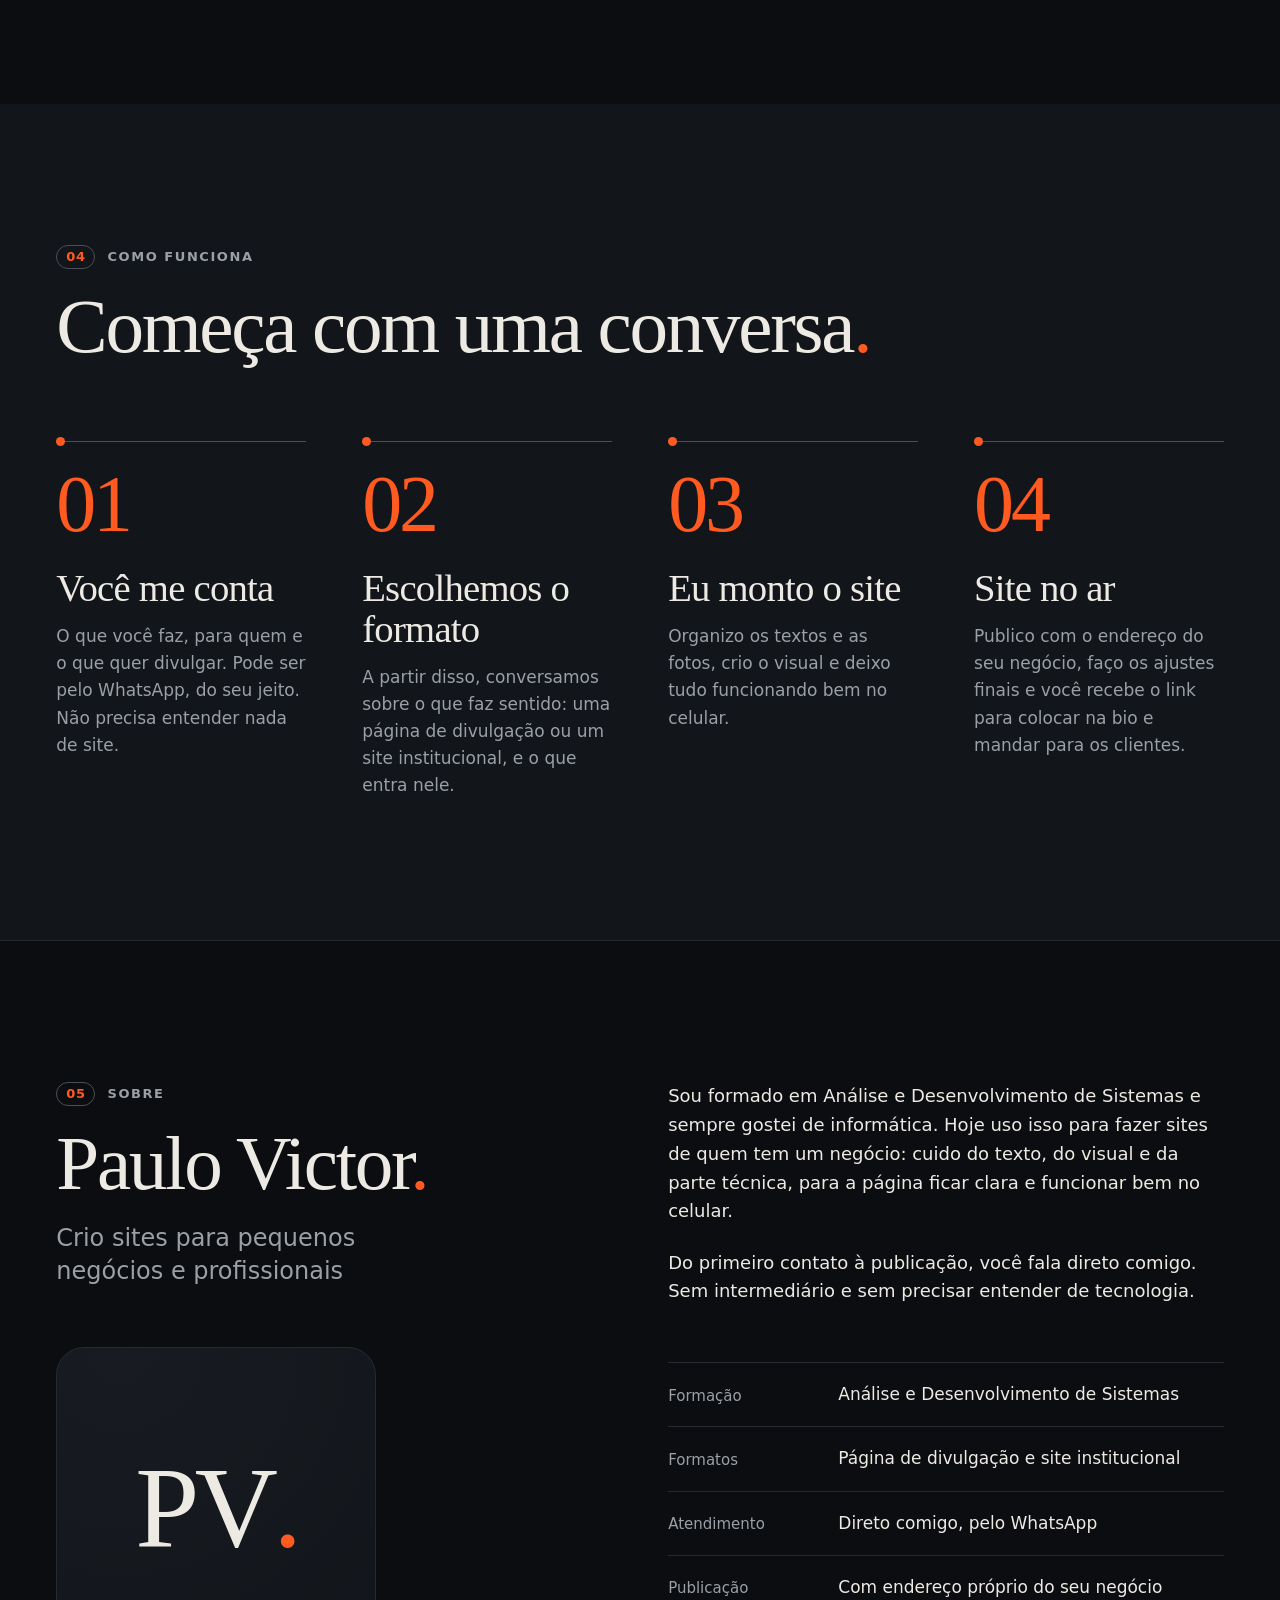
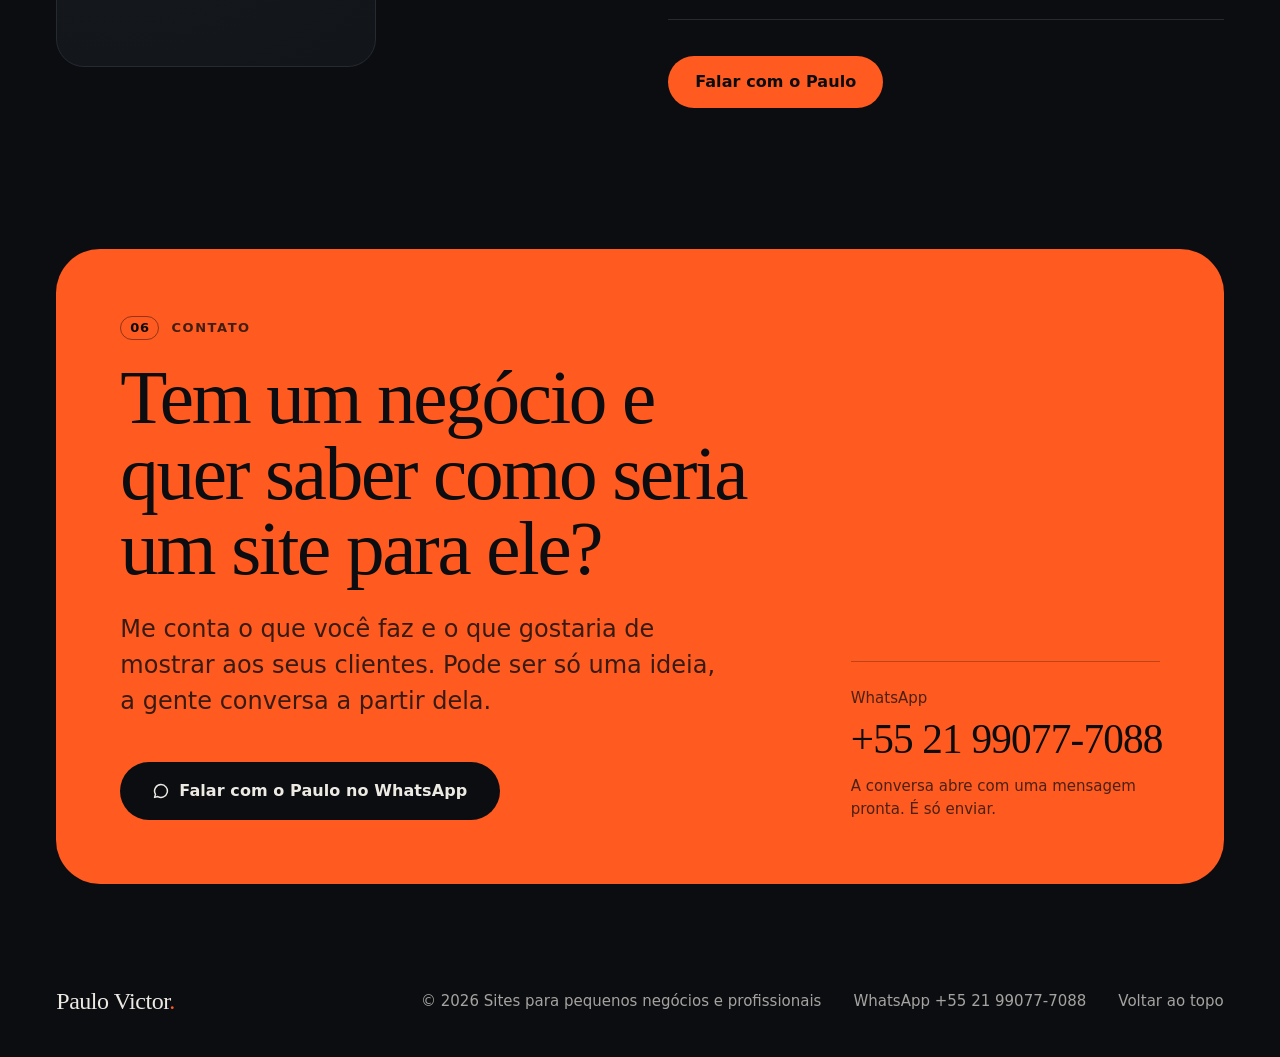
==== commit 7e1134c4: "Adiciona o projeto Ganso Galvão ao portfólio Site demonstrativo em /ganso-galvao e card 07 na seção " ====
--- a/portfolio-redesign/index.html
+++ b/portfolio-redesign/index.html
@@ -414,6 +414,24 @@
               </div>
             </article>
 
+            <article class="project" data-reveal>
+              <div class="project__shot">
+                <div class="shot shot--ganso">
+                  <div class="shot__bar"><i></i><i></i><i></i><span class="shot__url">materialpv.vercel.app/ganso-galvao</span></div>
+                  <img class="shot__img" src="assets/img/hero-ganso.webp" width="800" height="600" loading="lazy" decoding="async" alt="Abertura do site de Ganso Galvão, tatuador, com o nome em letras altas ao lado do retrato do artista">
+                </div>
+              </div>
+              <div class="project__info">
+                <p class="project__top"><span class="project__num">07</span><span class="chip">Tatuador</span><span class="chip chip--demo">Projeto demonstrativo</span></p>
+                <h3 class="project__name">Ganso Galvão</h3>
+                <p class="project__desc">Apresenta o portfólio de um tatuador de realismo em preto e cinza em Copacabana, no Rio de Janeiro. Ao abrir uma tatuagem, o botão de orçamento já manda para o WhatsApp uma mensagem citando aquela peça, e pede a ideia, a região do corpo e o tamanho.</p>
+                <p class="project__url">materialpv.vercel.app/ganso-galvao</p>
+                <a class="btn btn--solid project__link" href="ganso-galvao/" target="_blank" rel="noopener noreferrer">Ver projeto<span class="sr-only">: Ganso Galvão, projeto demonstrativo (abre em nova aba)</span>
+                  <svg class="ico" viewBox="0 0 16 16" width="16" height="16" aria-hidden="true"><path d="M4 12L12 4M5.5 4H12v6.5" fill="none" stroke="currentColor" stroke-width="1.6" stroke-linecap="round" stroke-linejoin="round"/></svg>
+                </a>
+              </div>
+            </article>
+
           </div>
 
           <div class="works__cta" data-reveal>
--- a/portfolio-redesign/assets/css/style.css
+++ b/portfolio-redesign/assets/css/style.css
@@ -483,6 +483,14 @@
 .shot--saude {
   --shot-bg: #14253B; --shot-fg: #ffffff; --shot-bar: #0B1727; --shot-line: #2A3D57; --shot-dot: #2A3D57;
   --shot-url: #14253B; --shot-muted: #AEBBCB;
+}
+.shot--bolonha {
+  --shot-bg: #141518; --shot-fg: #f7f7f4; --shot-bar: #000000; --shot-line: #2c2e33; --shot-dot: #2c2e33;
+  --shot-url: #141518; --shot-muted: #a19d93;
+}
+.shot--ganso {
+  --shot-bg: #0e0e0f; --shot-fg: #e9e6df; --shot-bar: #19191b; --shot-line: #38383b; --shot-dot: #38383b;
+  --shot-url: #0e0e0f; --shot-muted: #8f8d88;
 }
 
 /* ---------- Por que ter um site ---------- */
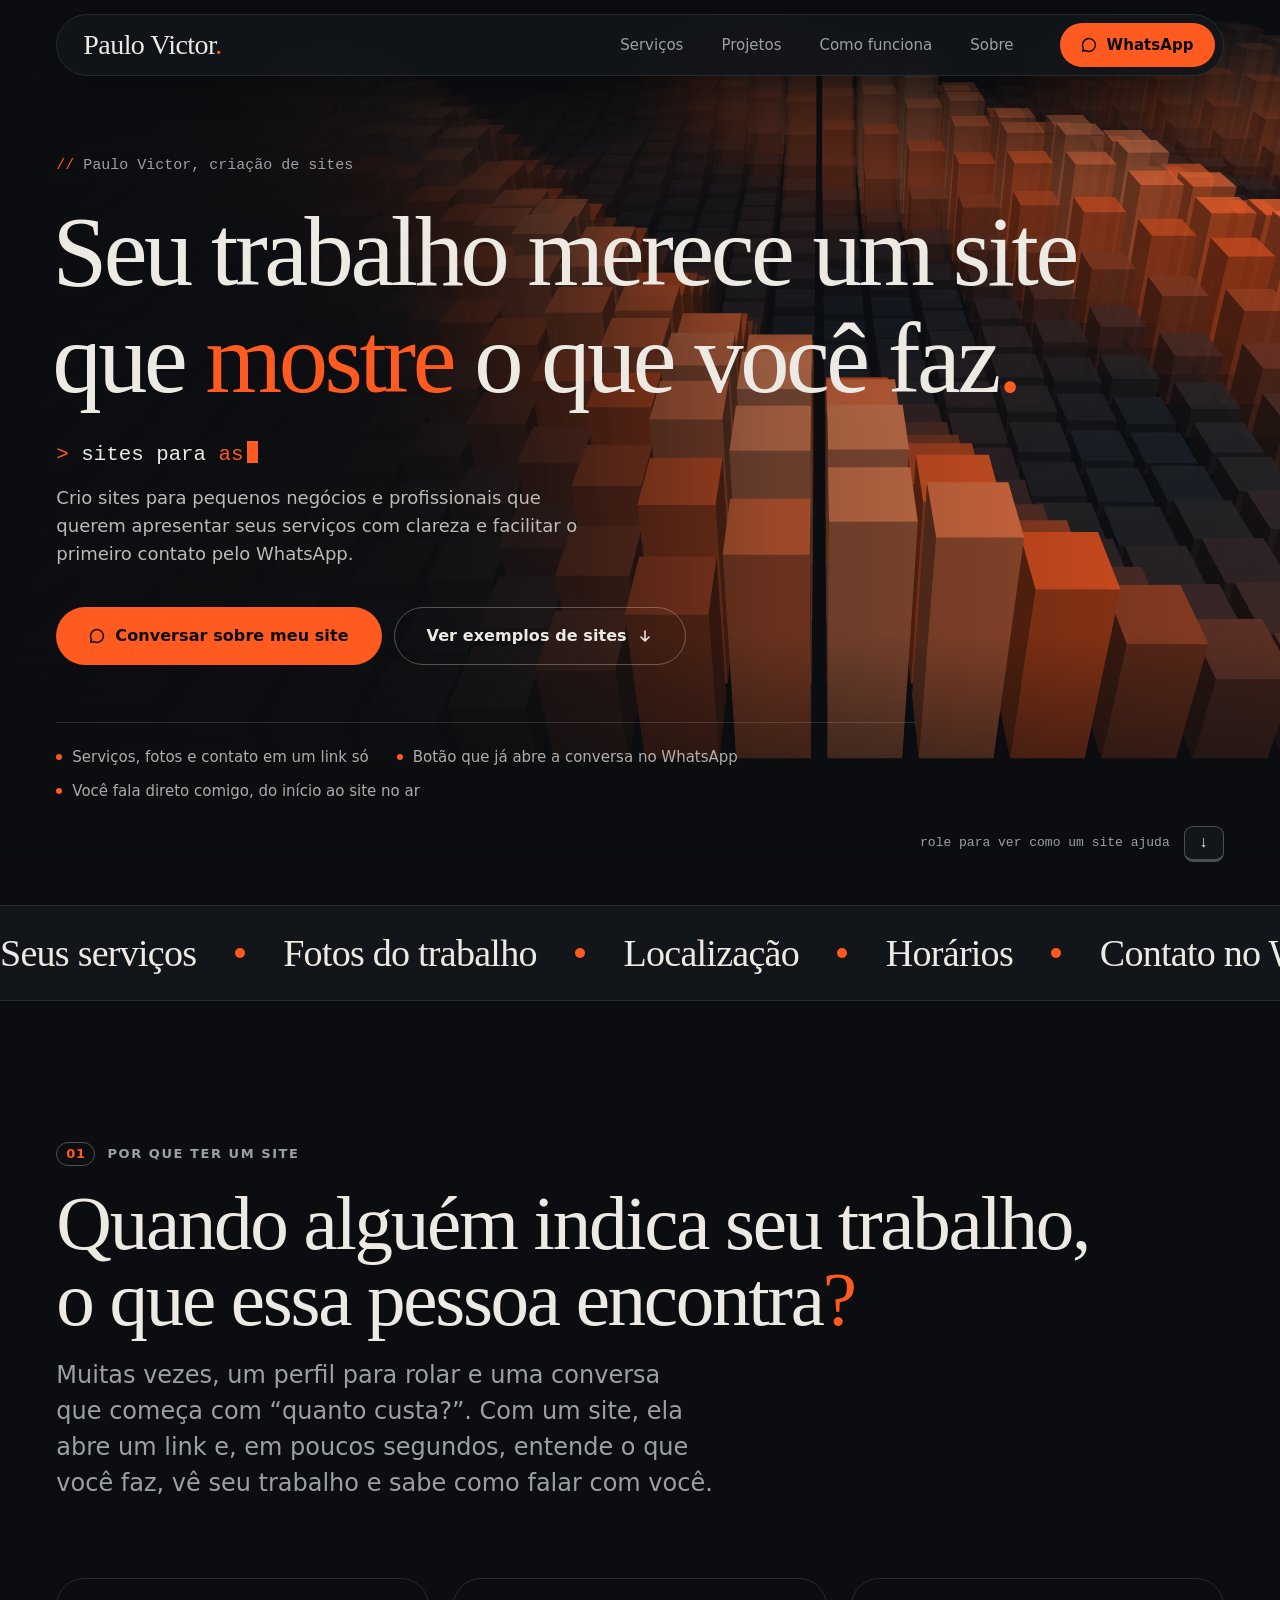
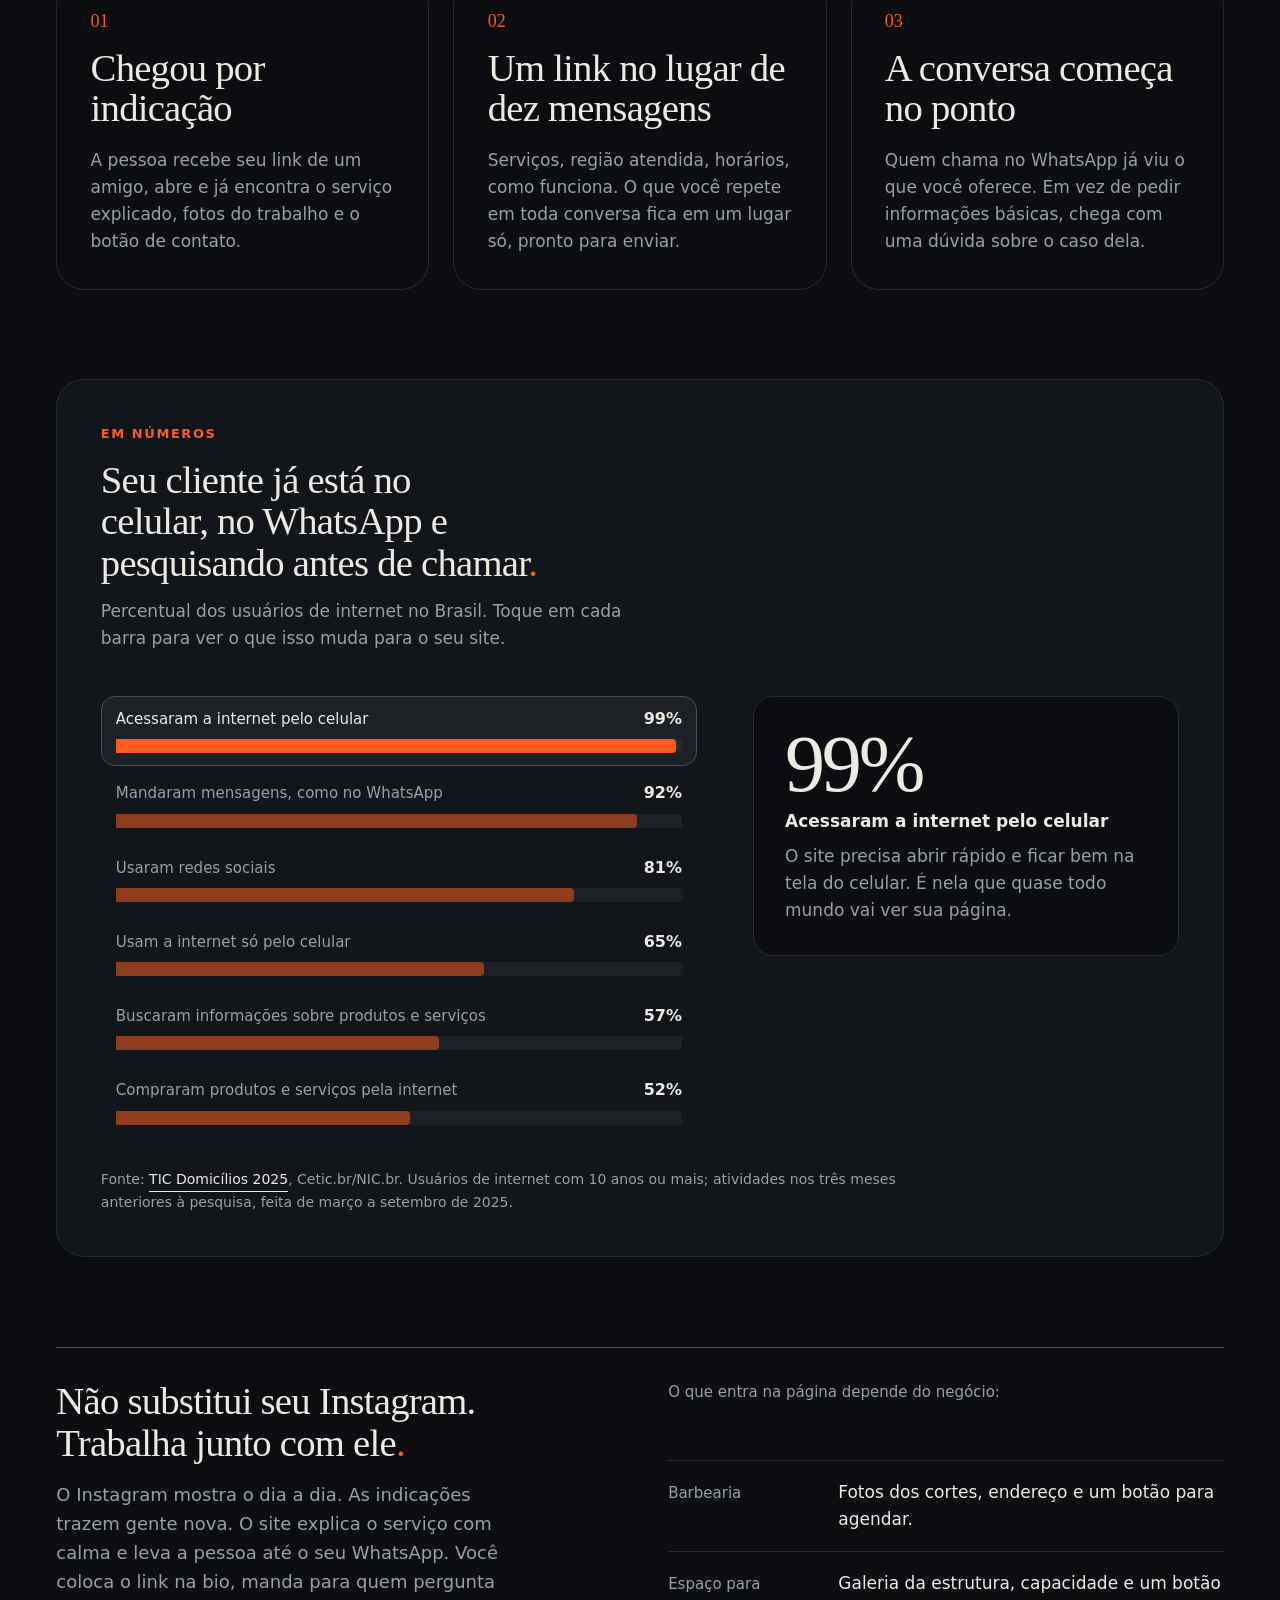
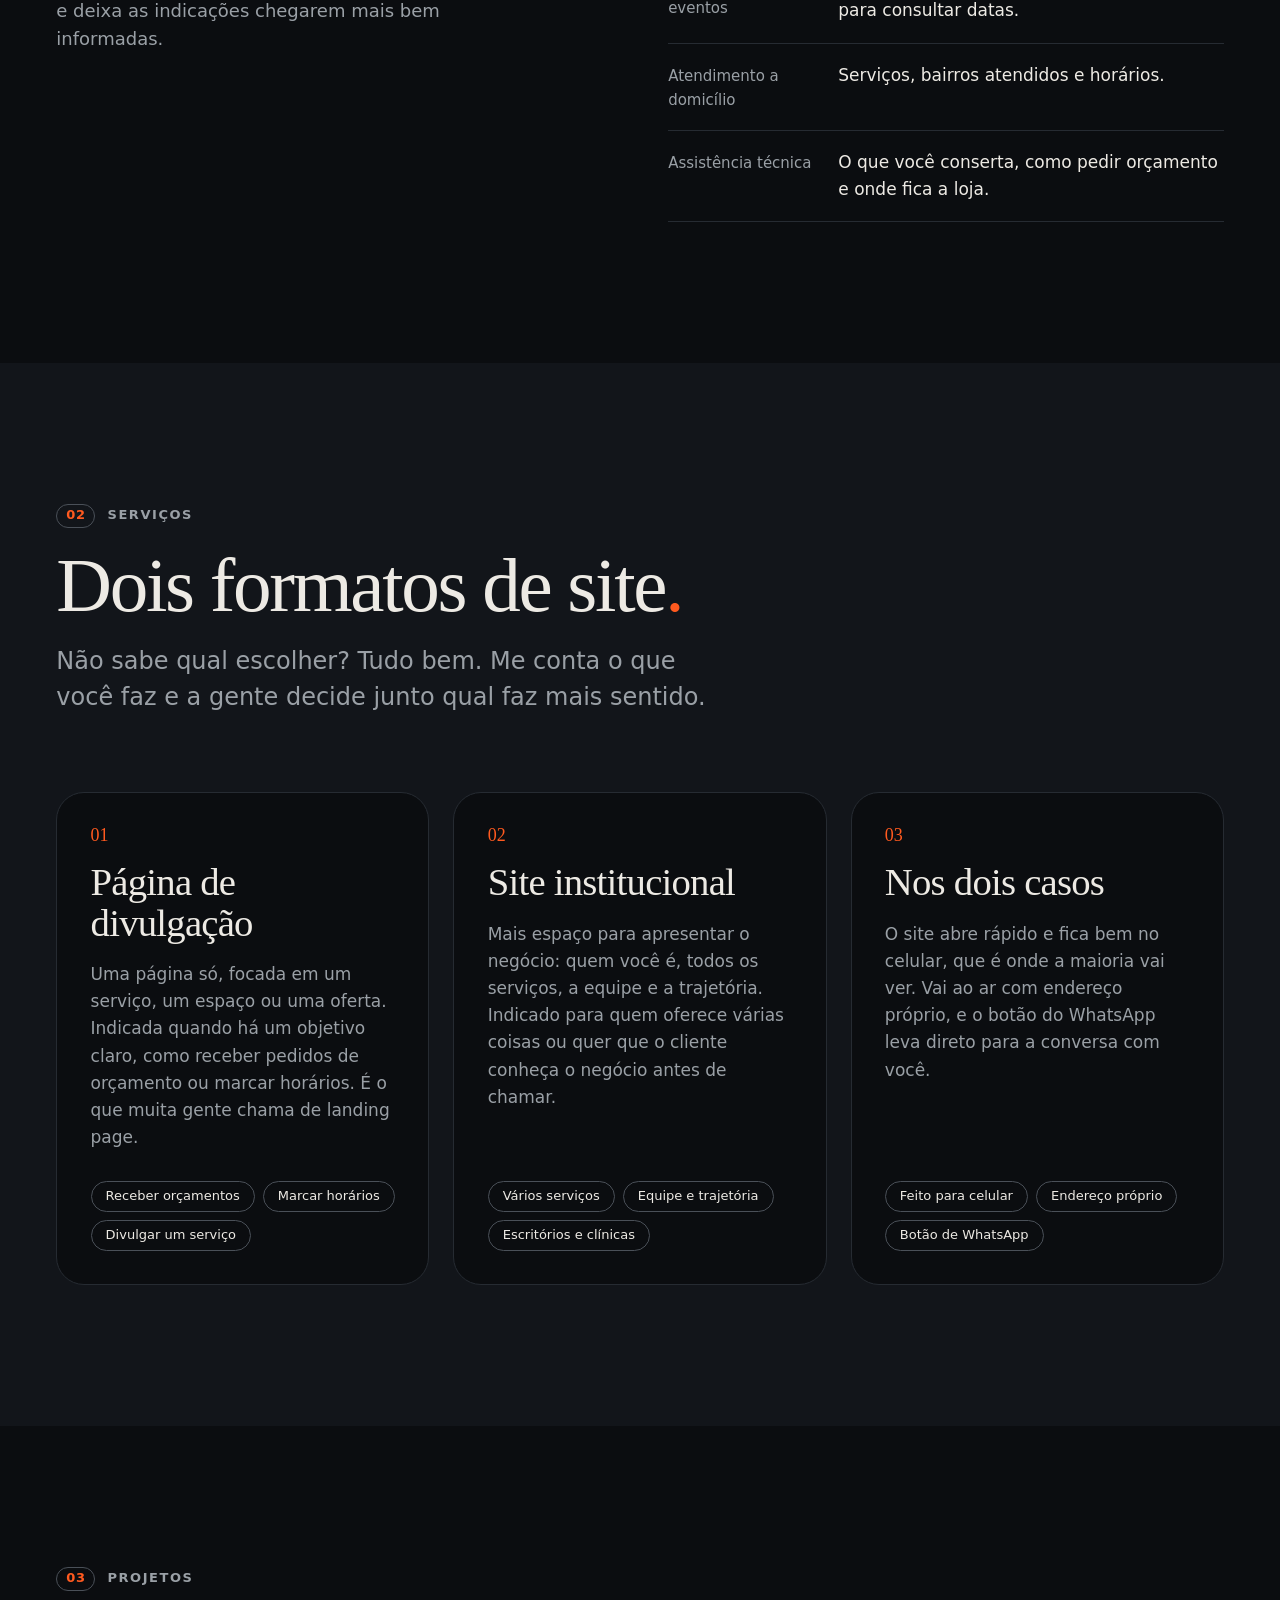
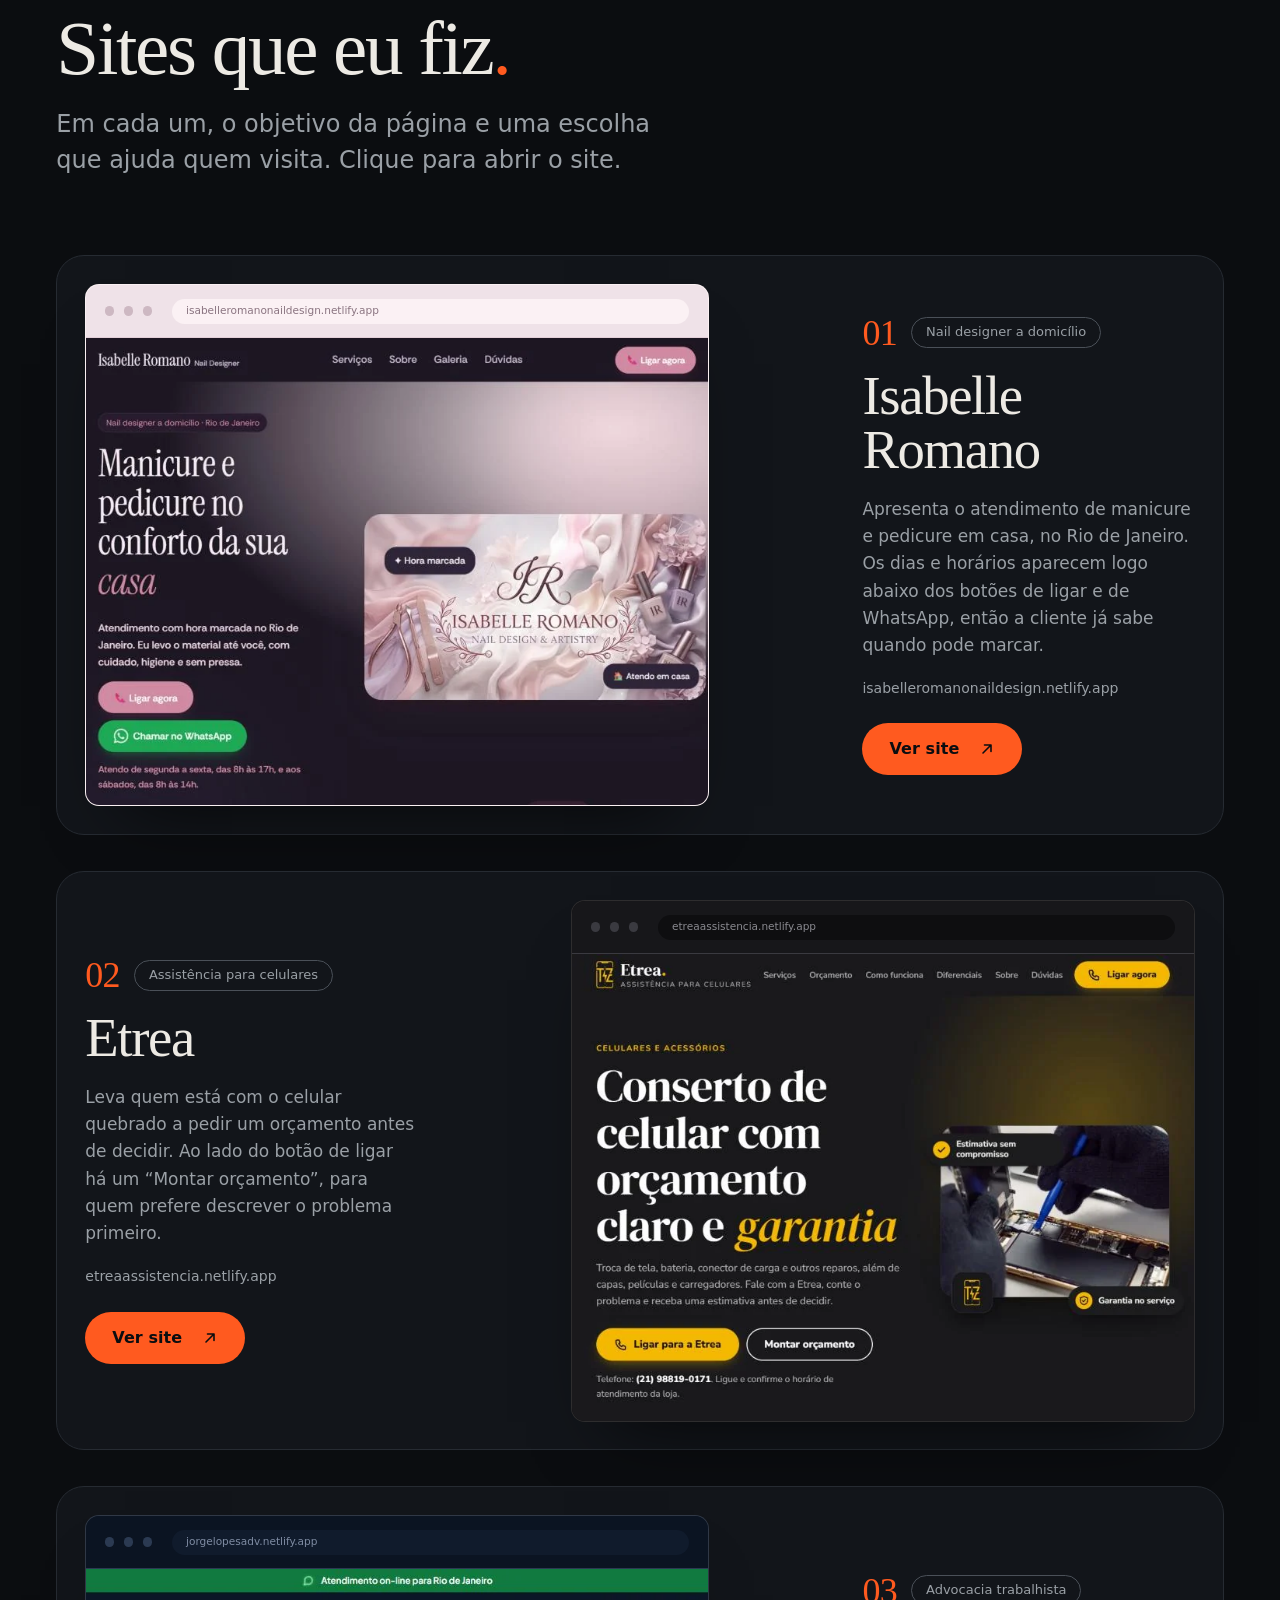
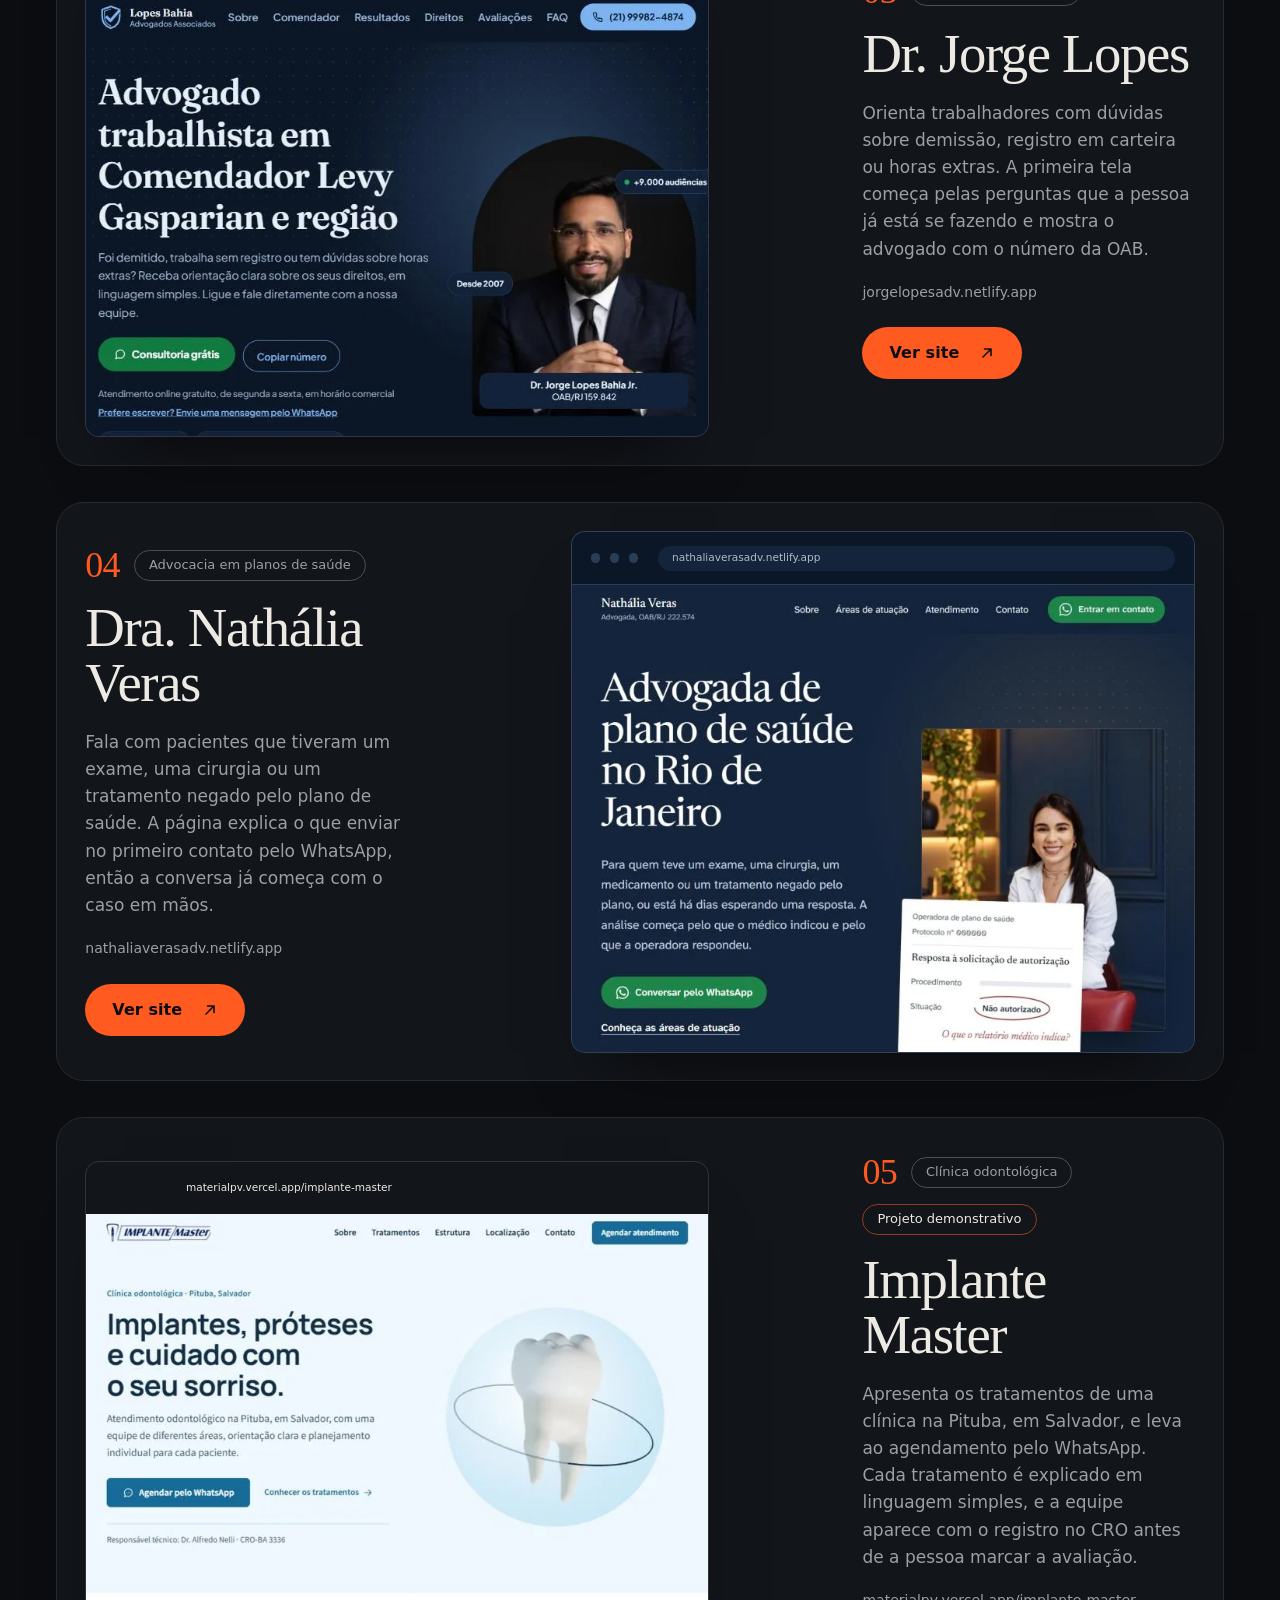
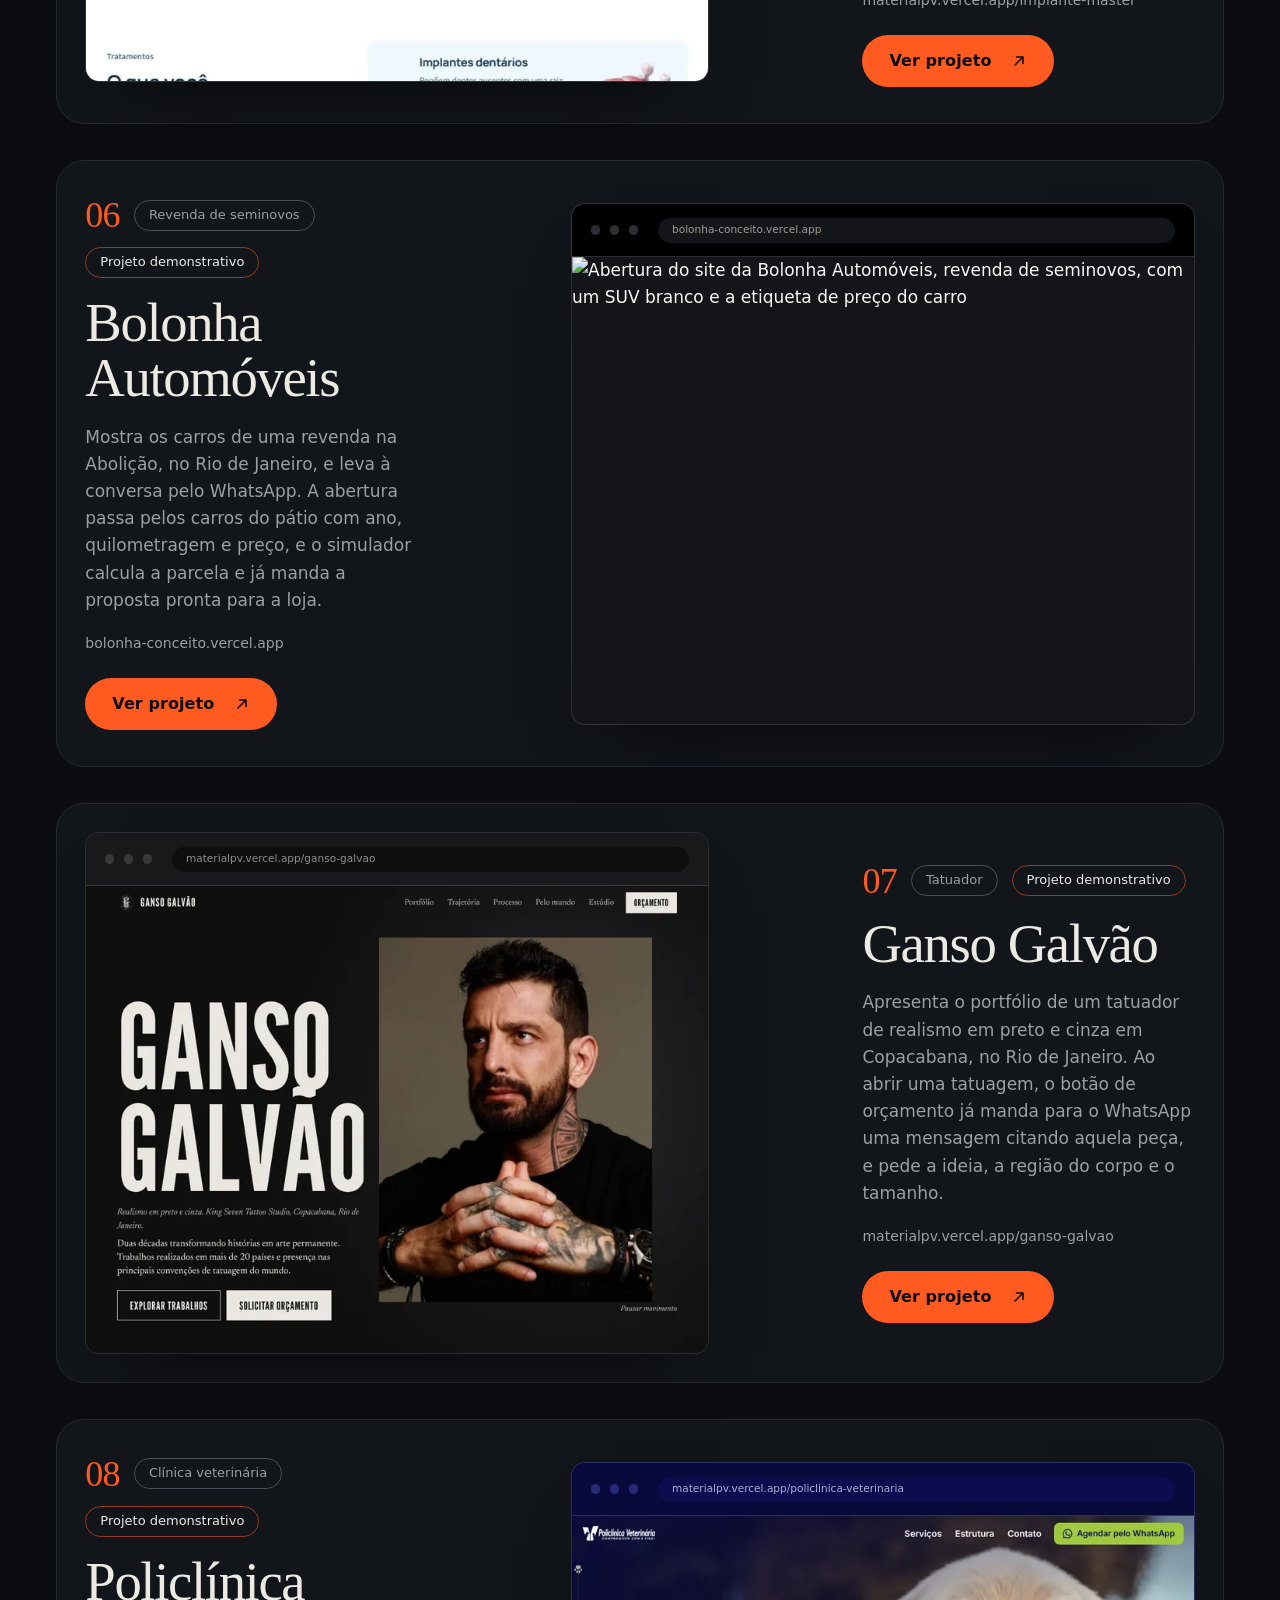
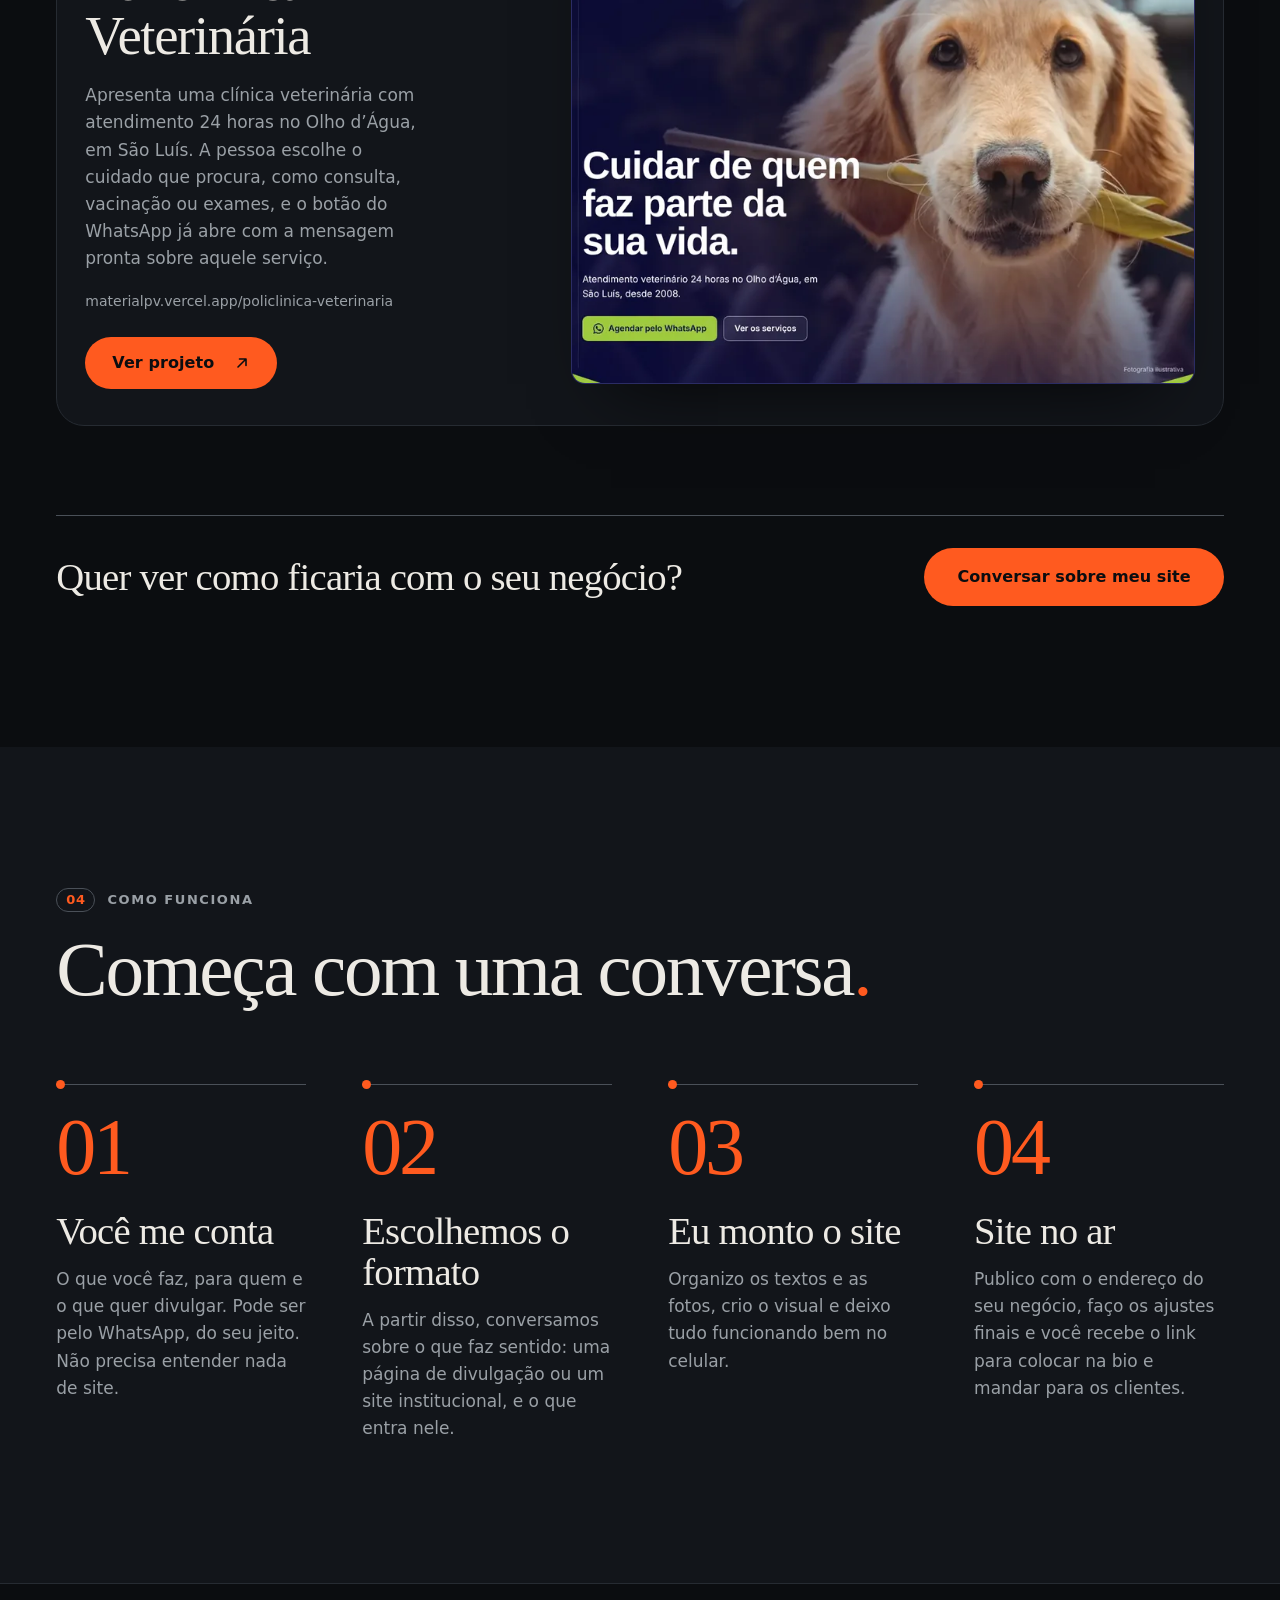
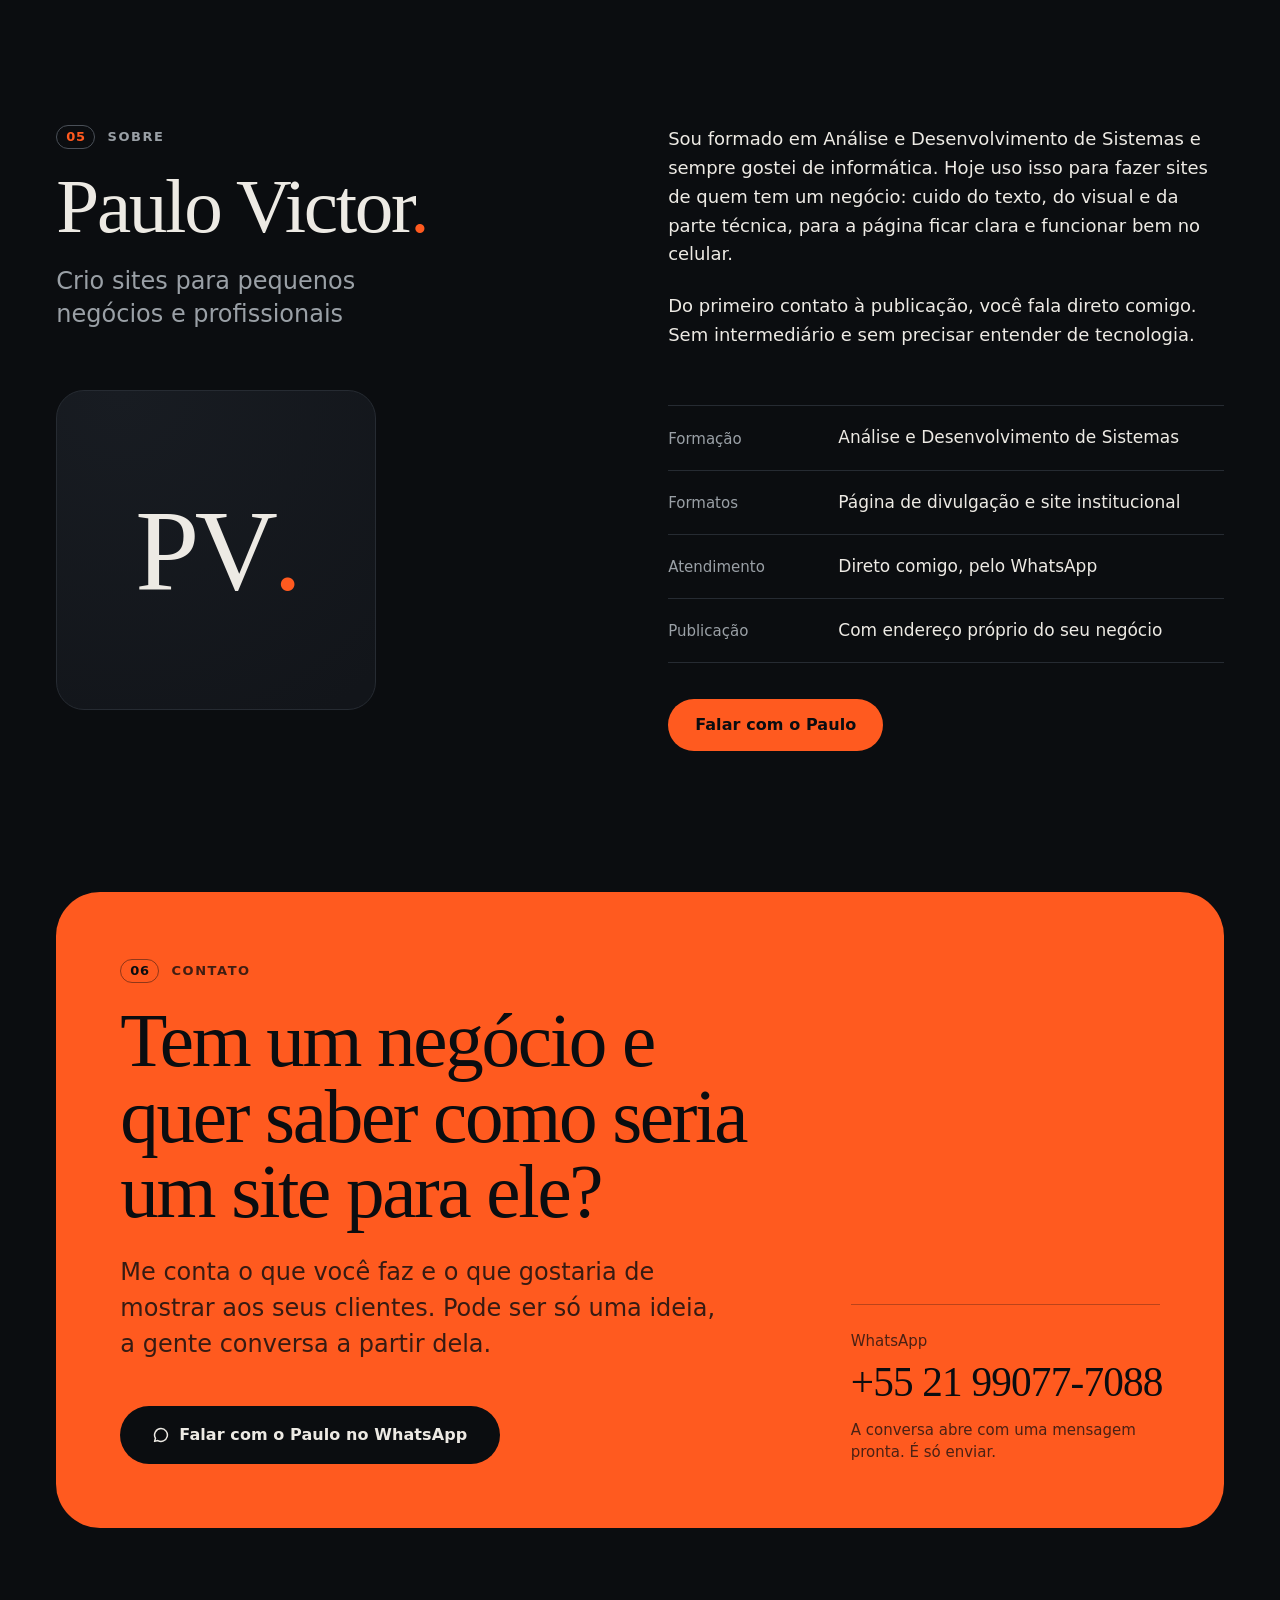
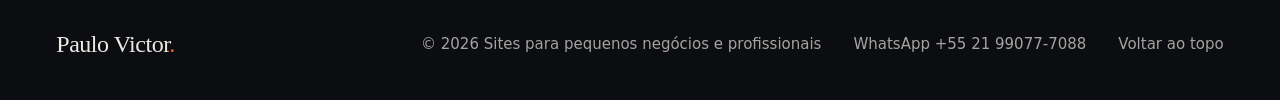
==== commit 46635580: "Adiciona o projeto Policlínica Veterinária ao portfólio Site demonstrativo em /policlinica-veterinar" ====
--- a/portfolio-redesign/index.html
+++ b/portfolio-redesign/index.html
@@ -432,6 +432,24 @@
               </div>
             </article>
 
+            <article class="project project--flip" data-reveal>
+              <div class="project__shot">
+                <div class="shot shot--policlinica">
+                  <div class="shot__bar"><i></i><i></i><i></i><span class="shot__url">materialpv.vercel.app/policlinica-veterinaria</span></div>
+                  <img class="shot__img" src="assets/img/hero-policlinica.webp" width="800" height="600" loading="lazy" decoding="async" alt="Abertura do site da Policlínica Veterinária, com um filhote de golden retriever segurando uma flor na boca ao lado do título">
+                </div>
+              </div>
+              <div class="project__info">
+                <p class="project__top"><span class="project__num">08</span><span class="chip">Clínica veterinária</span><span class="chip chip--demo">Projeto demonstrativo</span></p>
+                <h3 class="project__name">Policlínica Veterinária</h3>
+                <p class="project__desc">Apresenta uma clínica veterinária com atendimento 24 horas no Olho d’Água, em São Luís. A pessoa escolhe o cuidado que procura, como consulta, vacinação ou exames, e o botão do WhatsApp já abre com a mensagem pronta sobre aquele serviço.</p>
+                <p class="project__url">materialpv.vercel.app/policlinica-veterinaria</p>
+                <a class="btn btn--solid project__link" href="policlinica-veterinaria/" target="_blank" rel="noopener noreferrer">Ver projeto<span class="sr-only">: Policlínica Veterinária, projeto demonstrativo (abre em nova aba)</span>
+                  <svg class="ico" viewBox="0 0 16 16" width="16" height="16" aria-hidden="true"><path d="M4 12L12 4M5.5 4H12v6.5" fill="none" stroke="currentColor" stroke-width="1.6" stroke-linecap="round" stroke-linejoin="round"/></svg>
+                </a>
+              </div>
+            </article>
+
           </div>
 
           <div class="works__cta" data-reveal>
--- a/portfolio-redesign/assets/css/style.css
+++ b/portfolio-redesign/assets/css/style.css
@@ -491,6 +491,10 @@
 .shot--ganso {
   --shot-bg: #0e0e0f; --shot-fg: #e9e6df; --shot-bar: #19191b; --shot-line: #38383b; --shot-dot: #38383b;
   --shot-url: #0e0e0f; --shot-muted: #8f8d88;
+}
+.shot--policlinica {
+  --shot-bg: #0b0d4f; --shot-fg: #ffffff; --shot-bar: #080a3c; --shot-line: #262a78; --shot-dot: #262a78;
+  --shot-url: #0b0d4f; --shot-muted: #aab0d6;
 }
 
 /* ---------- Por que ter um site ---------- */
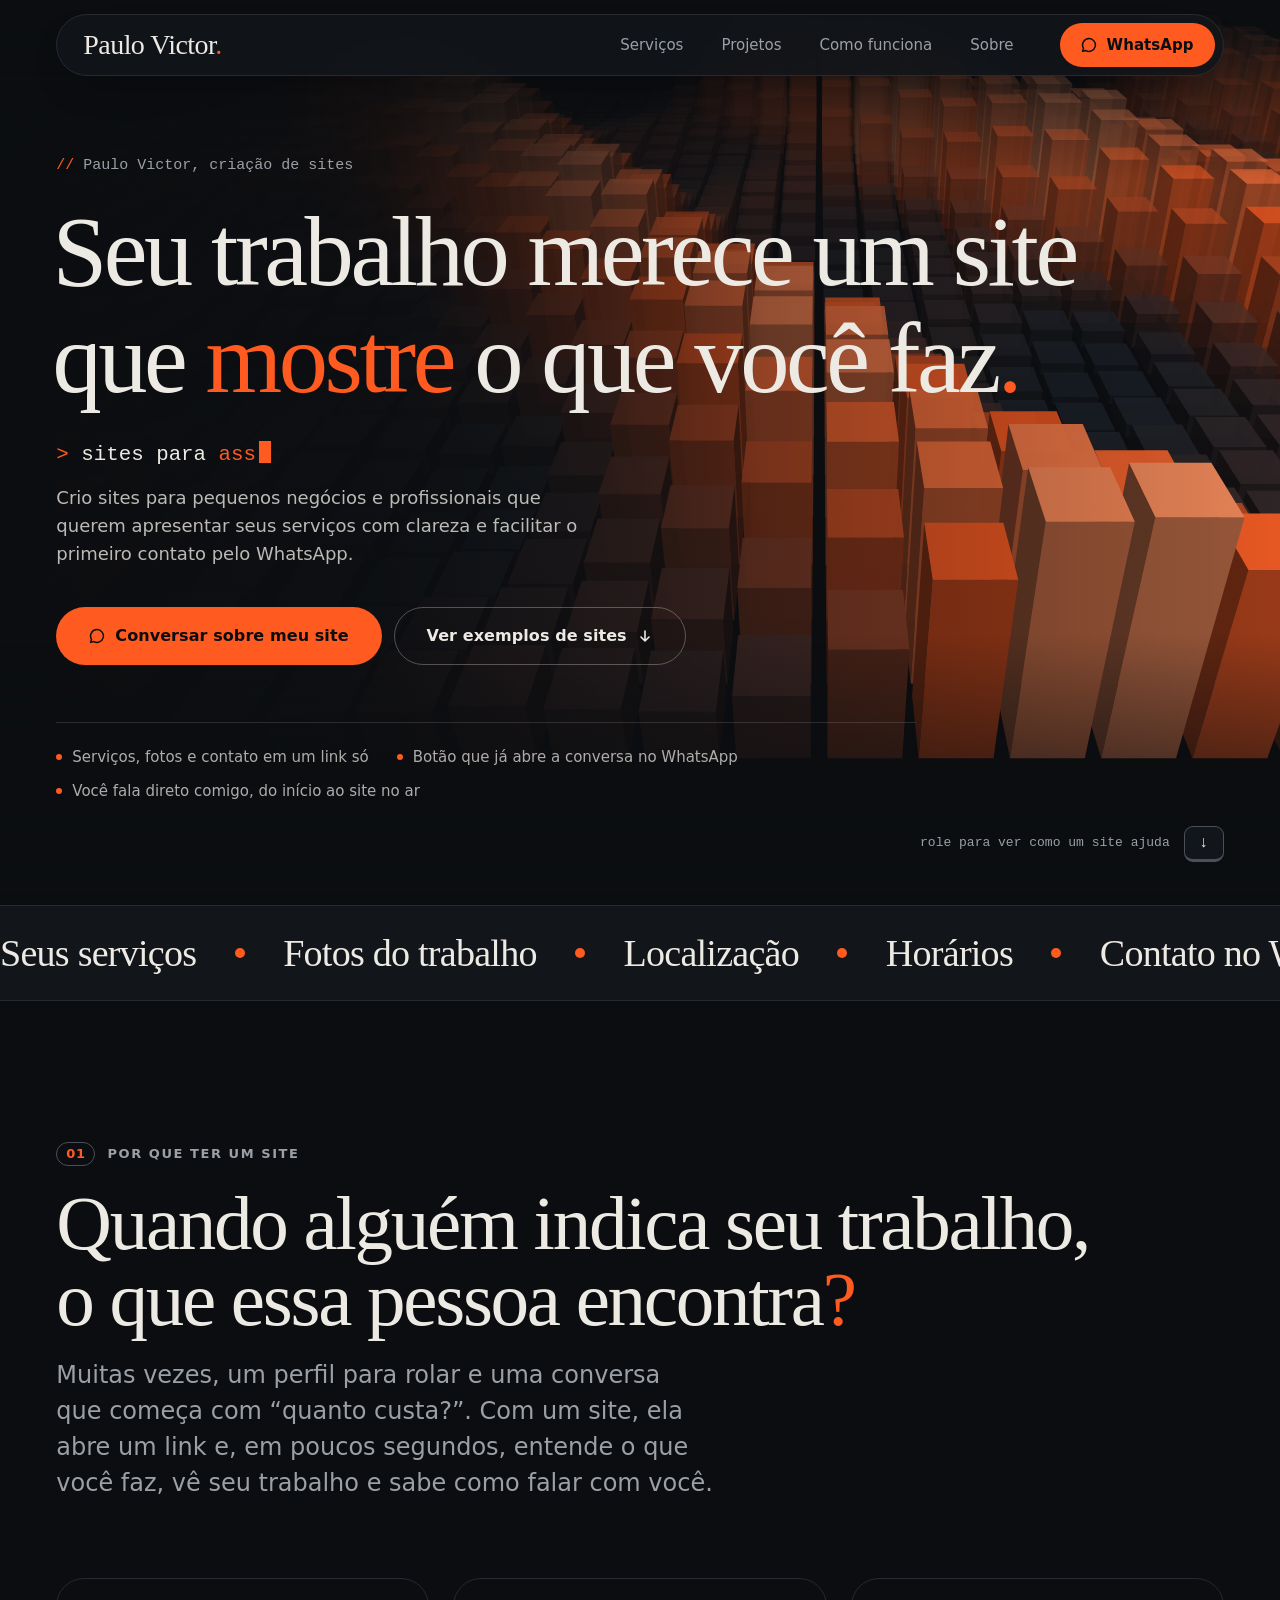
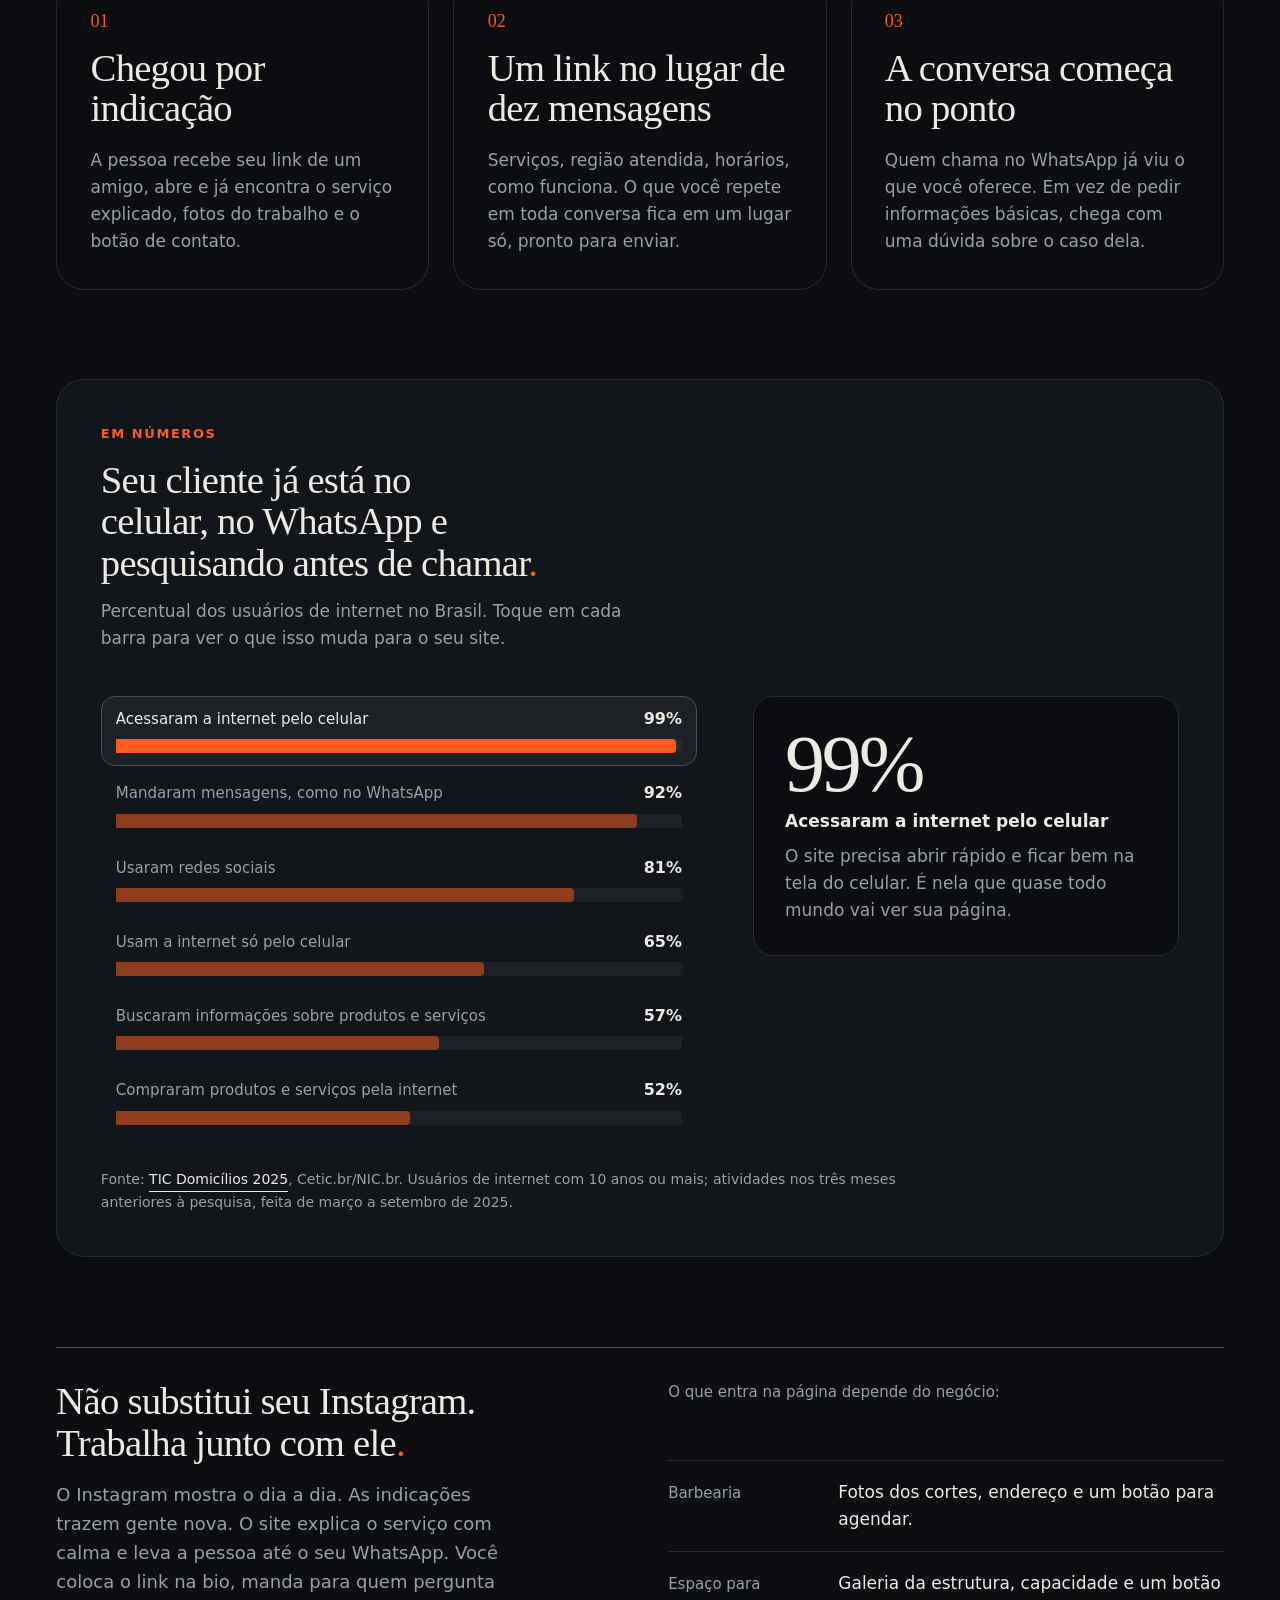
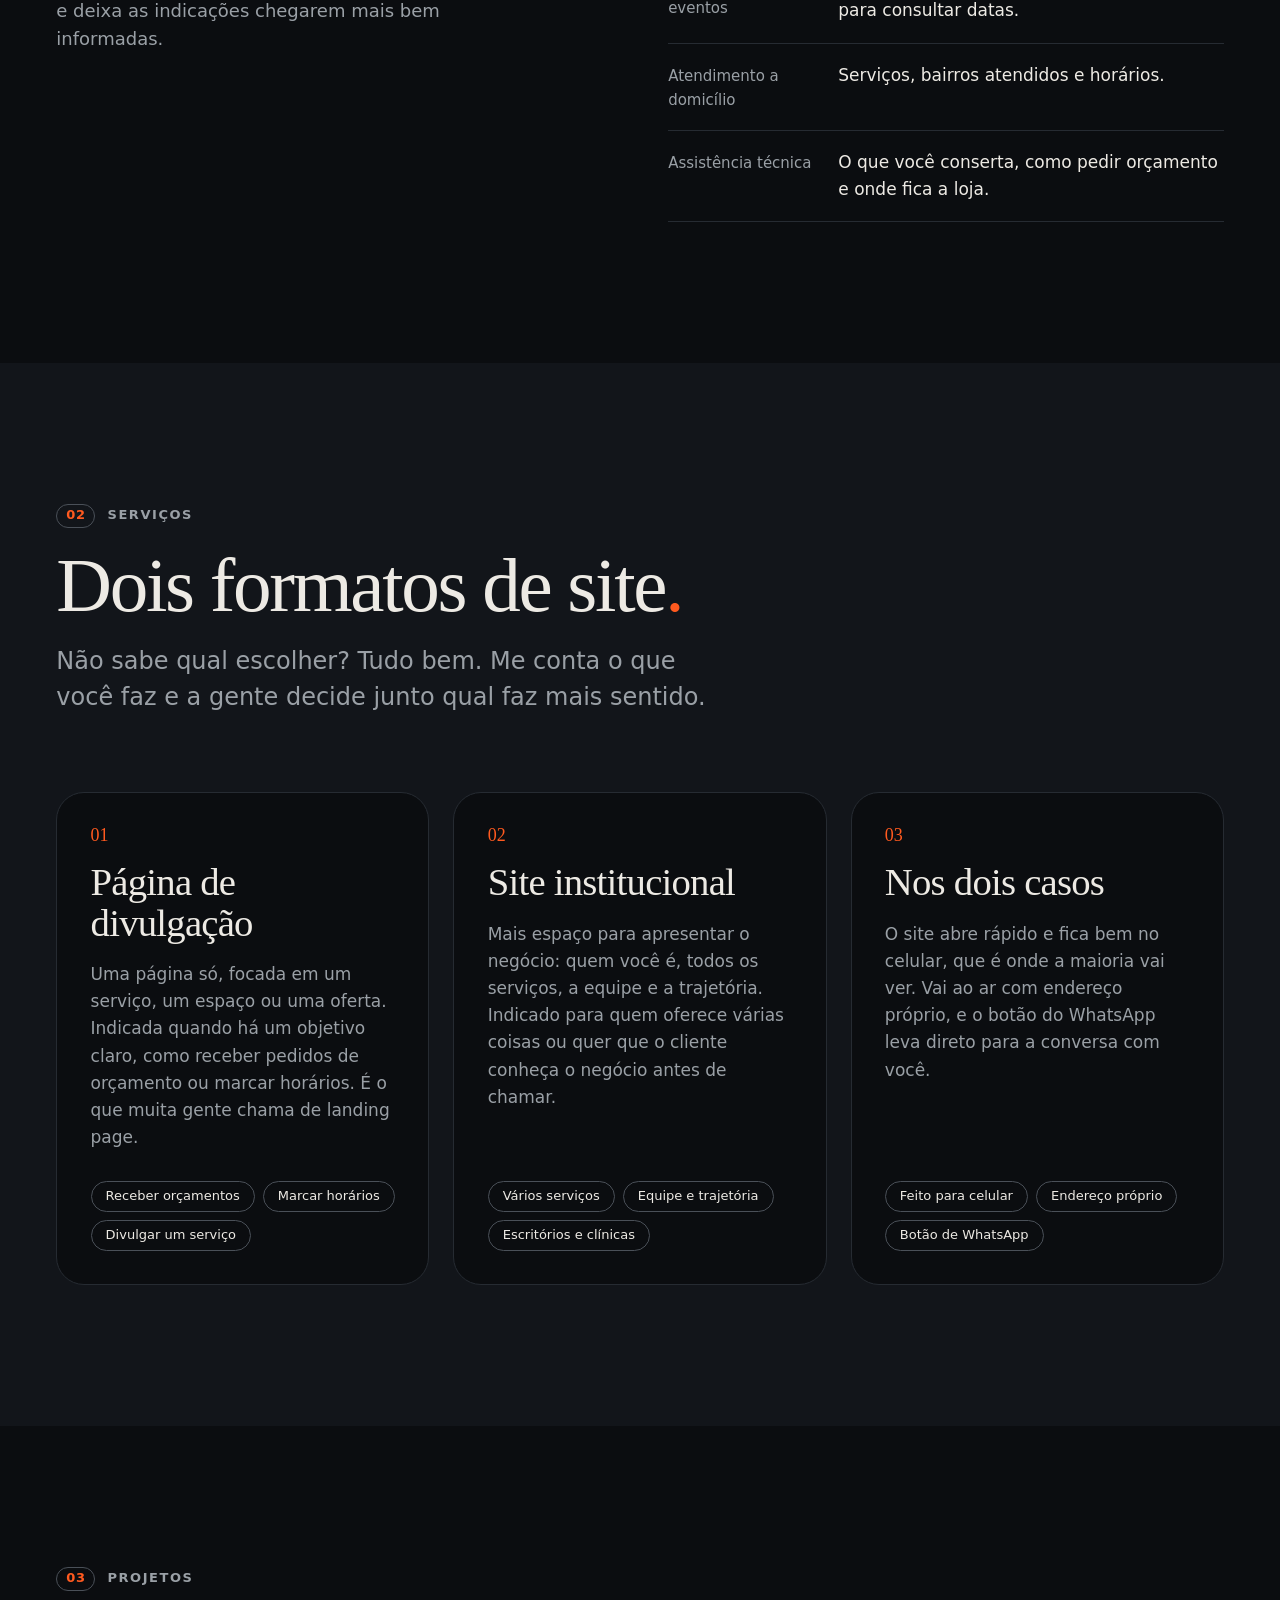
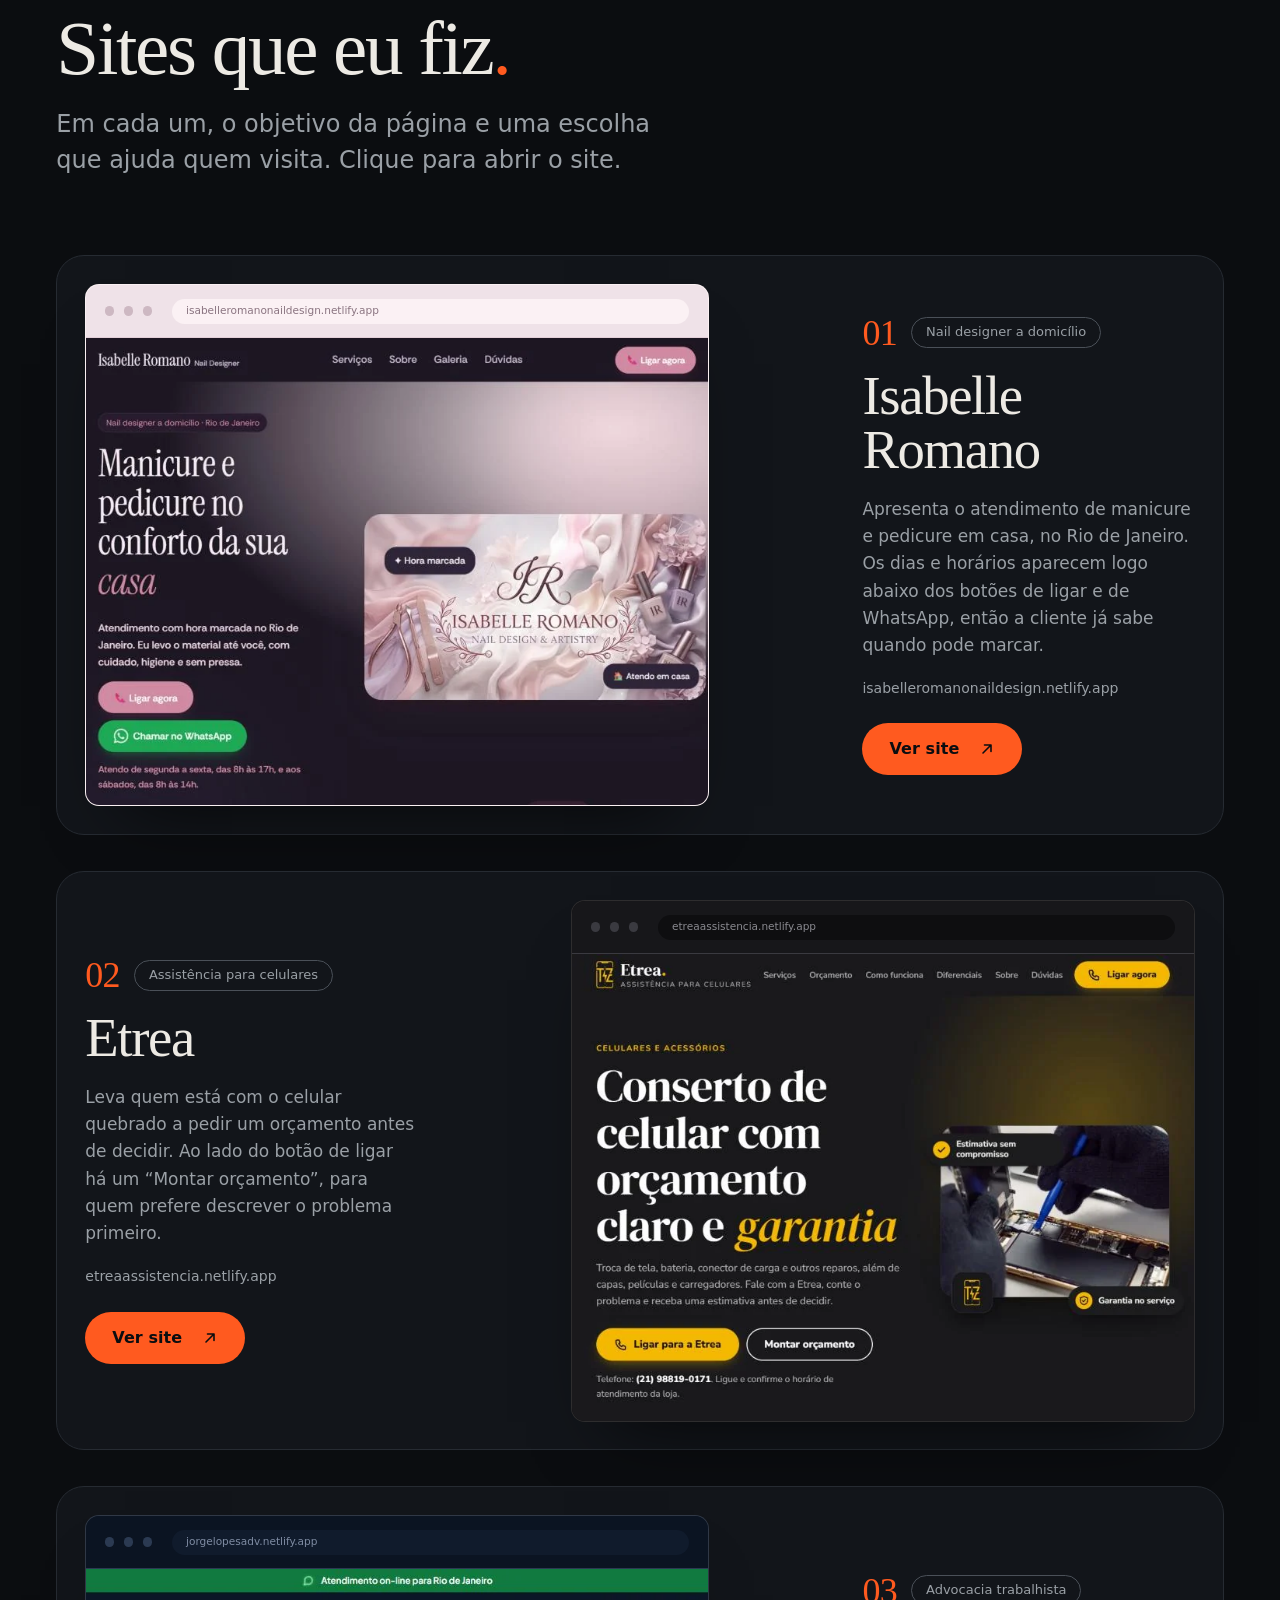
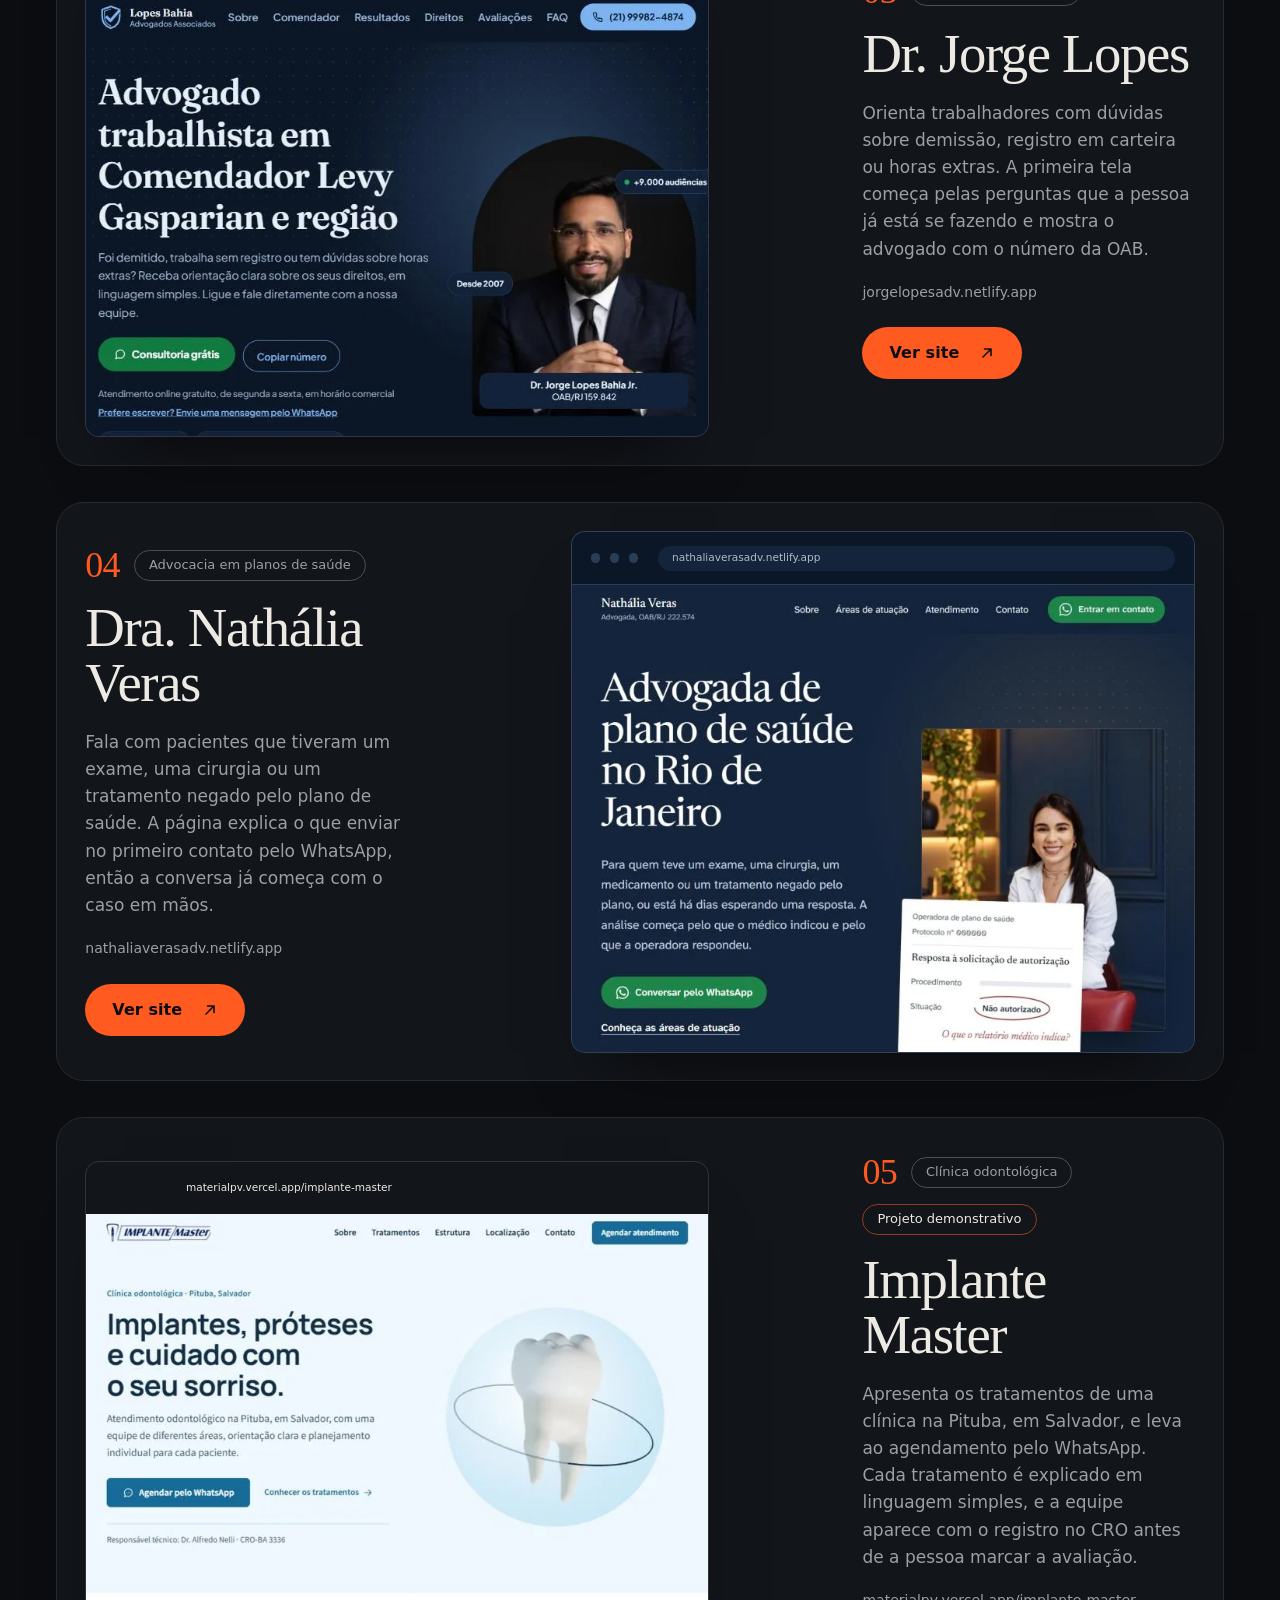
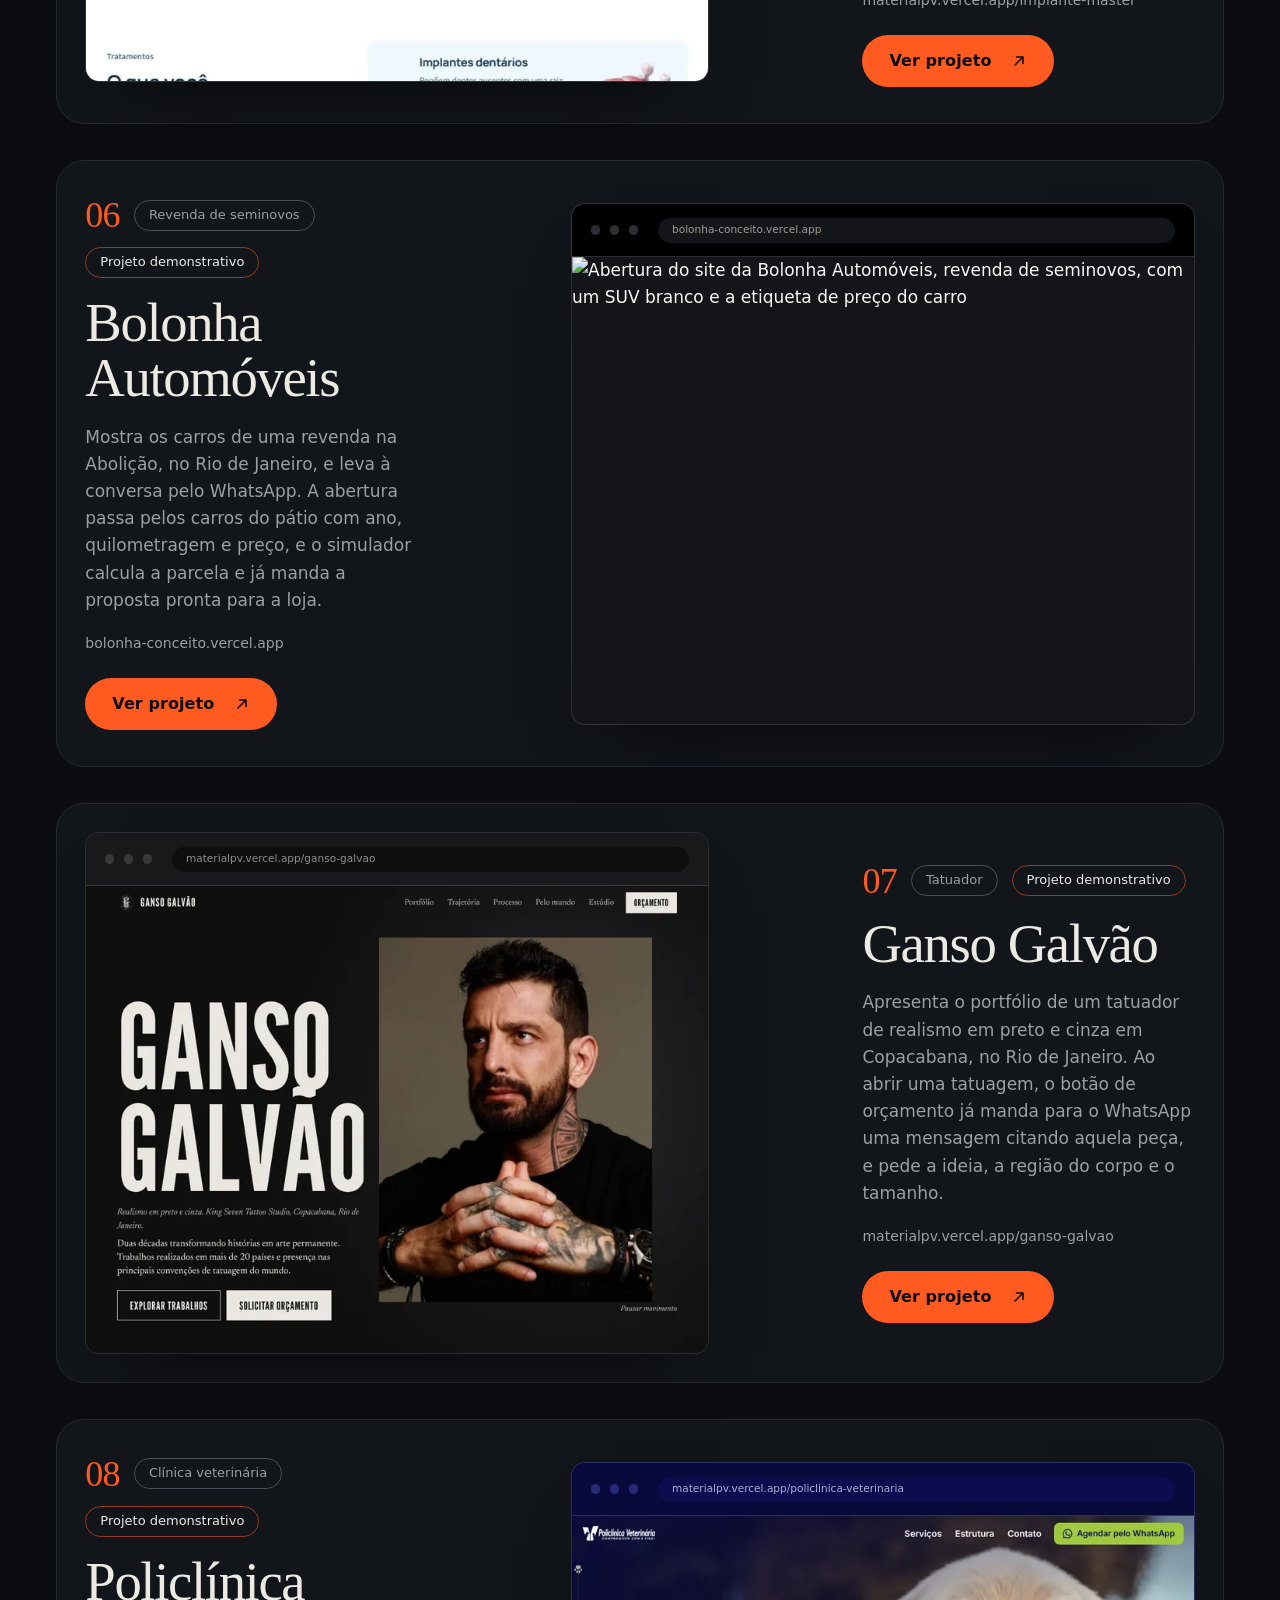
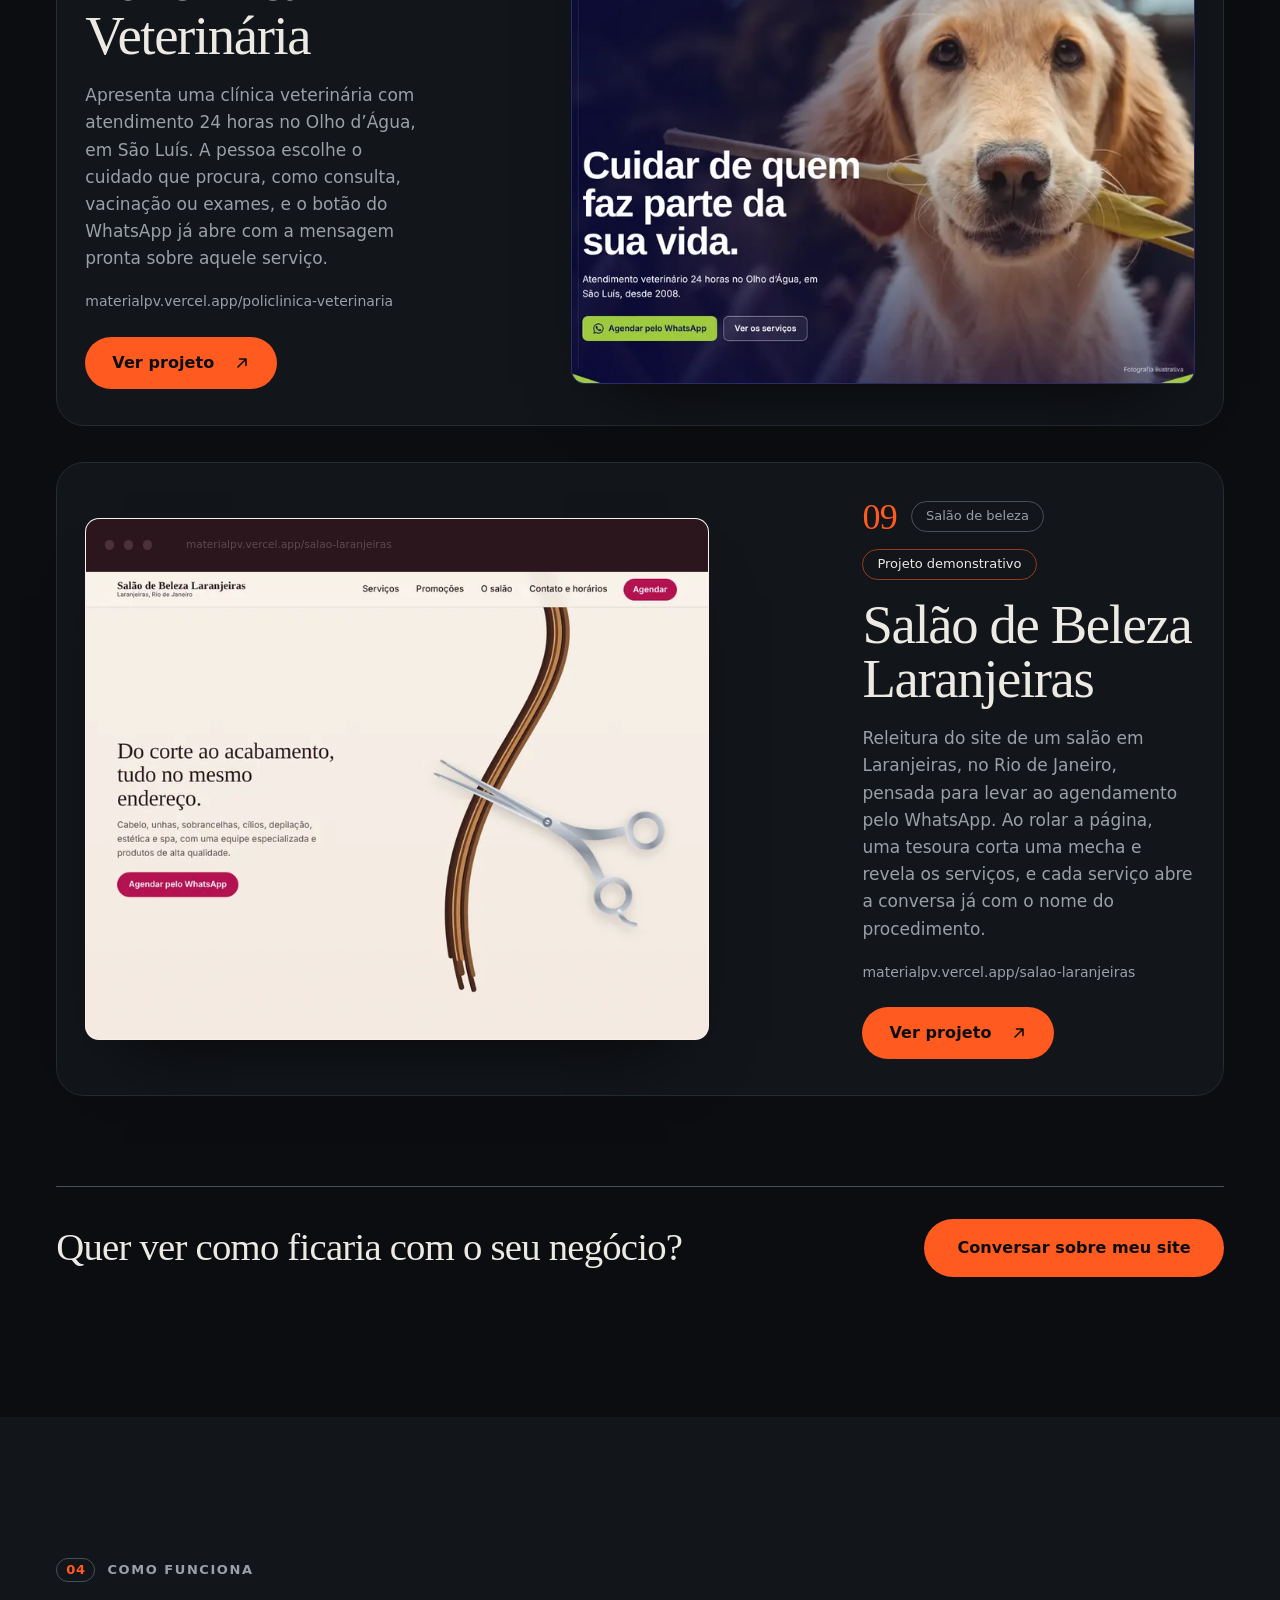
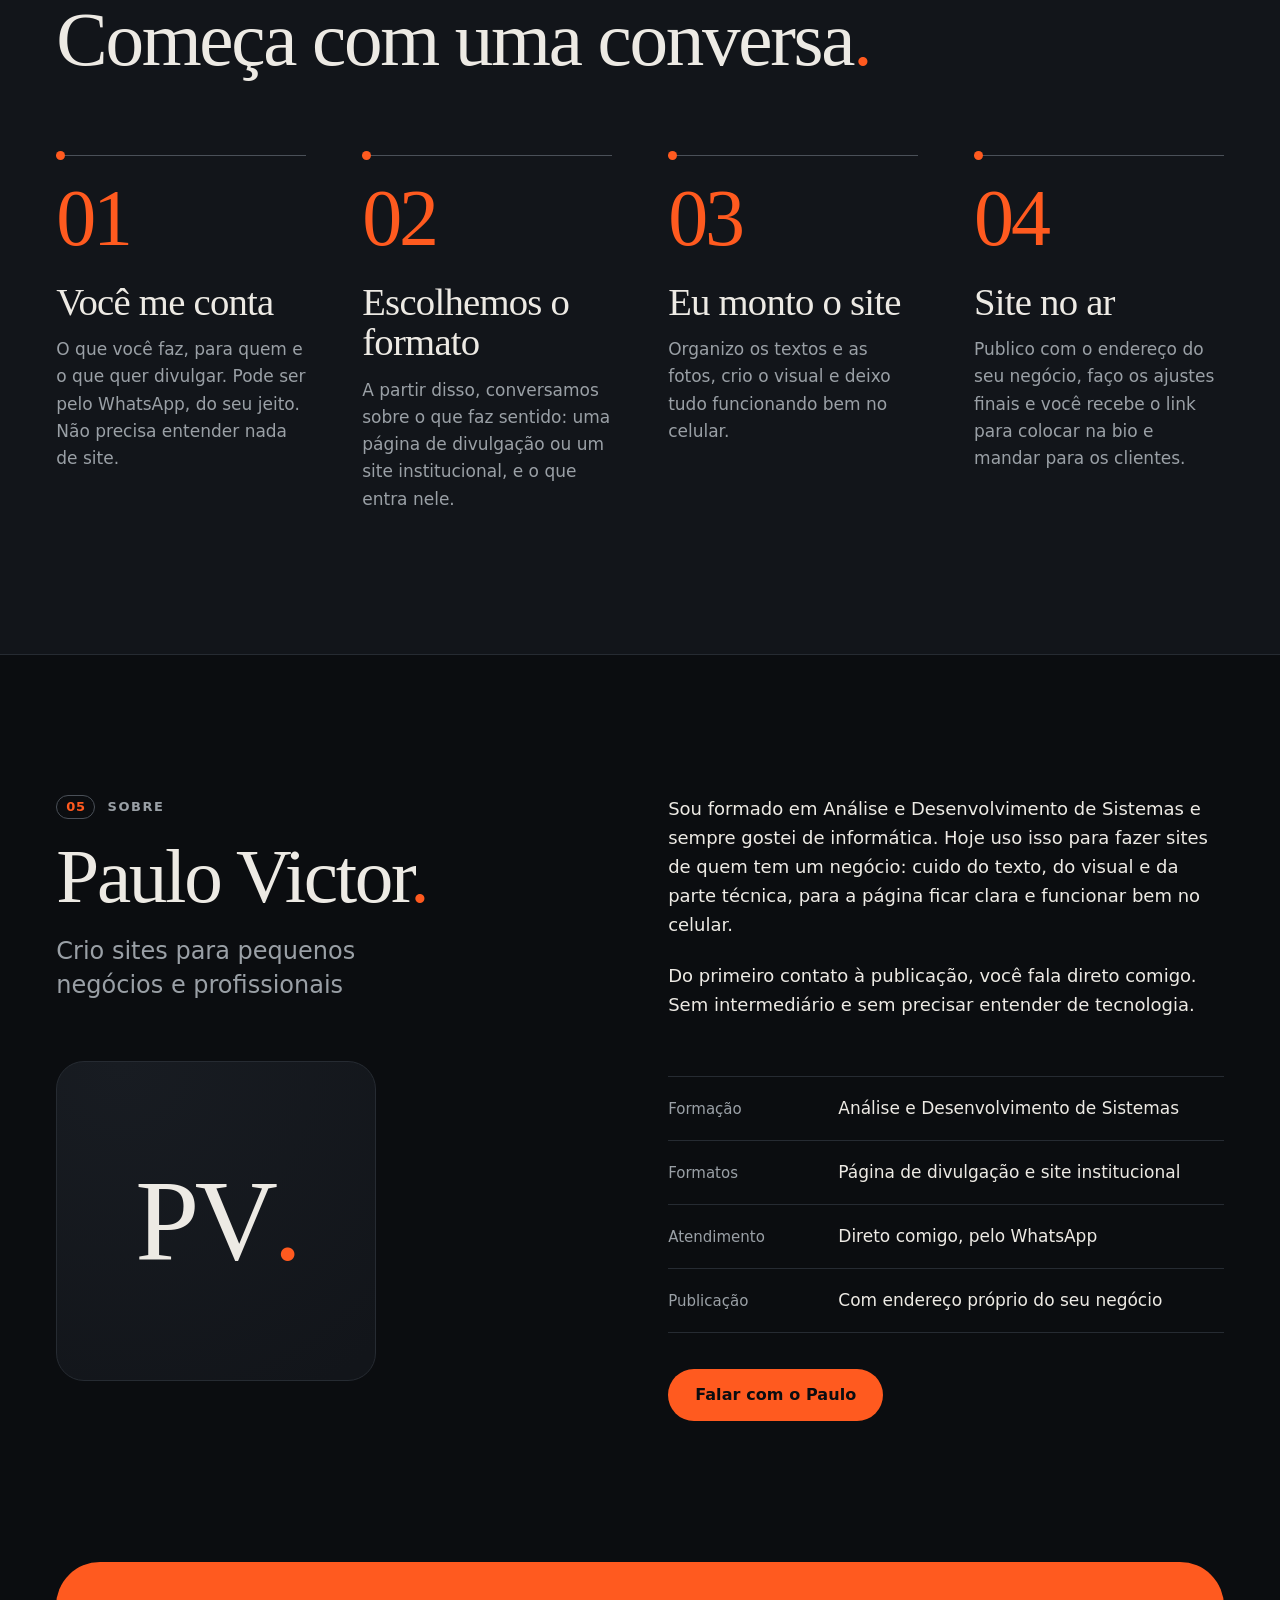
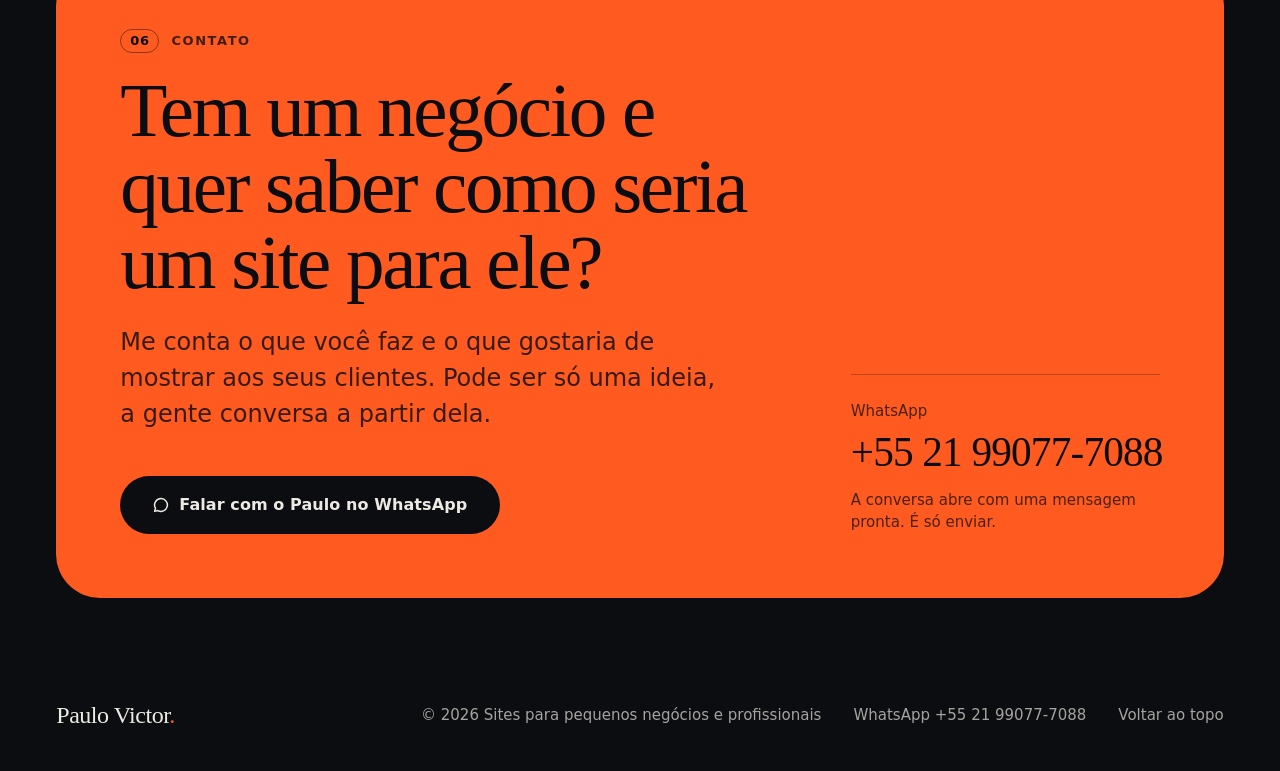
==== commit 7793441f: "Adiciona o projeto Salão de Beleza Laranjeiras ao portfólio Releitura demonstrativa em /salao-laranj" ====
--- a/portfolio-redesign/index.html
+++ b/portfolio-redesign/index.html
@@ -450,6 +450,24 @@
               </div>
             </article>
 
+            <article class="project" data-reveal>
+              <div class="project__shot">
+                <div class="shot shot--salao">
+                  <div class="shot__bar"><i></i><i></i><i></i><span class="shot__url">materialpv.vercel.app/salao-laranjeiras</span></div>
+                  <img class="shot__img" src="assets/img/hero-salao.webp" width="800" height="600" loading="lazy" decoding="async" alt="Tela do site do Salão de Beleza Laranjeiras em que uma tesoura de cabeleireiro corta uma mecha de cabelo ao lado do título">
+                </div>
+              </div>
+              <div class="project__info">
+                <p class="project__top"><span class="project__num">09</span><span class="chip">Salão de beleza</span><span class="chip chip--demo">Projeto demonstrativo</span></p>
+                <h3 class="project__name">Salão de Beleza Laranjeiras</h3>
+                <p class="project__desc">Releitura do site de um salão em Laranjeiras, no Rio de Janeiro, pensada para levar ao agendamento pelo WhatsApp. Ao rolar a página, uma tesoura corta uma mecha e revela os serviços, e cada serviço abre a conversa já com o nome do procedimento.</p>
+                <p class="project__url">materialpv.vercel.app/salao-laranjeiras</p>
+                <a class="btn btn--solid project__link" href="salao-laranjeiras/" target="_blank" rel="noopener noreferrer">Ver projeto<span class="sr-only">: Salão de Beleza Laranjeiras, projeto demonstrativo (abre em nova aba)</span>
+                  <svg class="ico" viewBox="0 0 16 16" width="16" height="16" aria-hidden="true"><path d="M4 12L12 4M5.5 4H12v6.5" fill="none" stroke="currentColor" stroke-width="1.6" stroke-linecap="round" stroke-linejoin="round"/></svg>
+                </a>
+              </div>
+            </article>
+
           </div>
 
           <div class="works__cta" data-reveal>
--- a/portfolio-redesign/assets/css/style.css
+++ b/portfolio-redesign/assets/css/style.css
@@ -495,6 +495,10 @@
 .shot--policlinica {
   --shot-bg: #0b0d4f; --shot-fg: #ffffff; --shot-bar: #080a3c; --shot-line: #262a78; --shot-dot: #262a78;
   --shot-url: #0b0d4f; --shot-muted: #aab0d6;
+}
+.shot--salao {
+  --shot-bg: #F8F2EA; --shot-fg: #2A161C; --shot-bar: #2A161C; --shot-line: #4A3238; --shot-dot: #4A3238;
+  --shot-url: #2A161C; --shot-muted: #5E4A4F;
 }
 
 /* ---------- Por que ter um site ---------- */
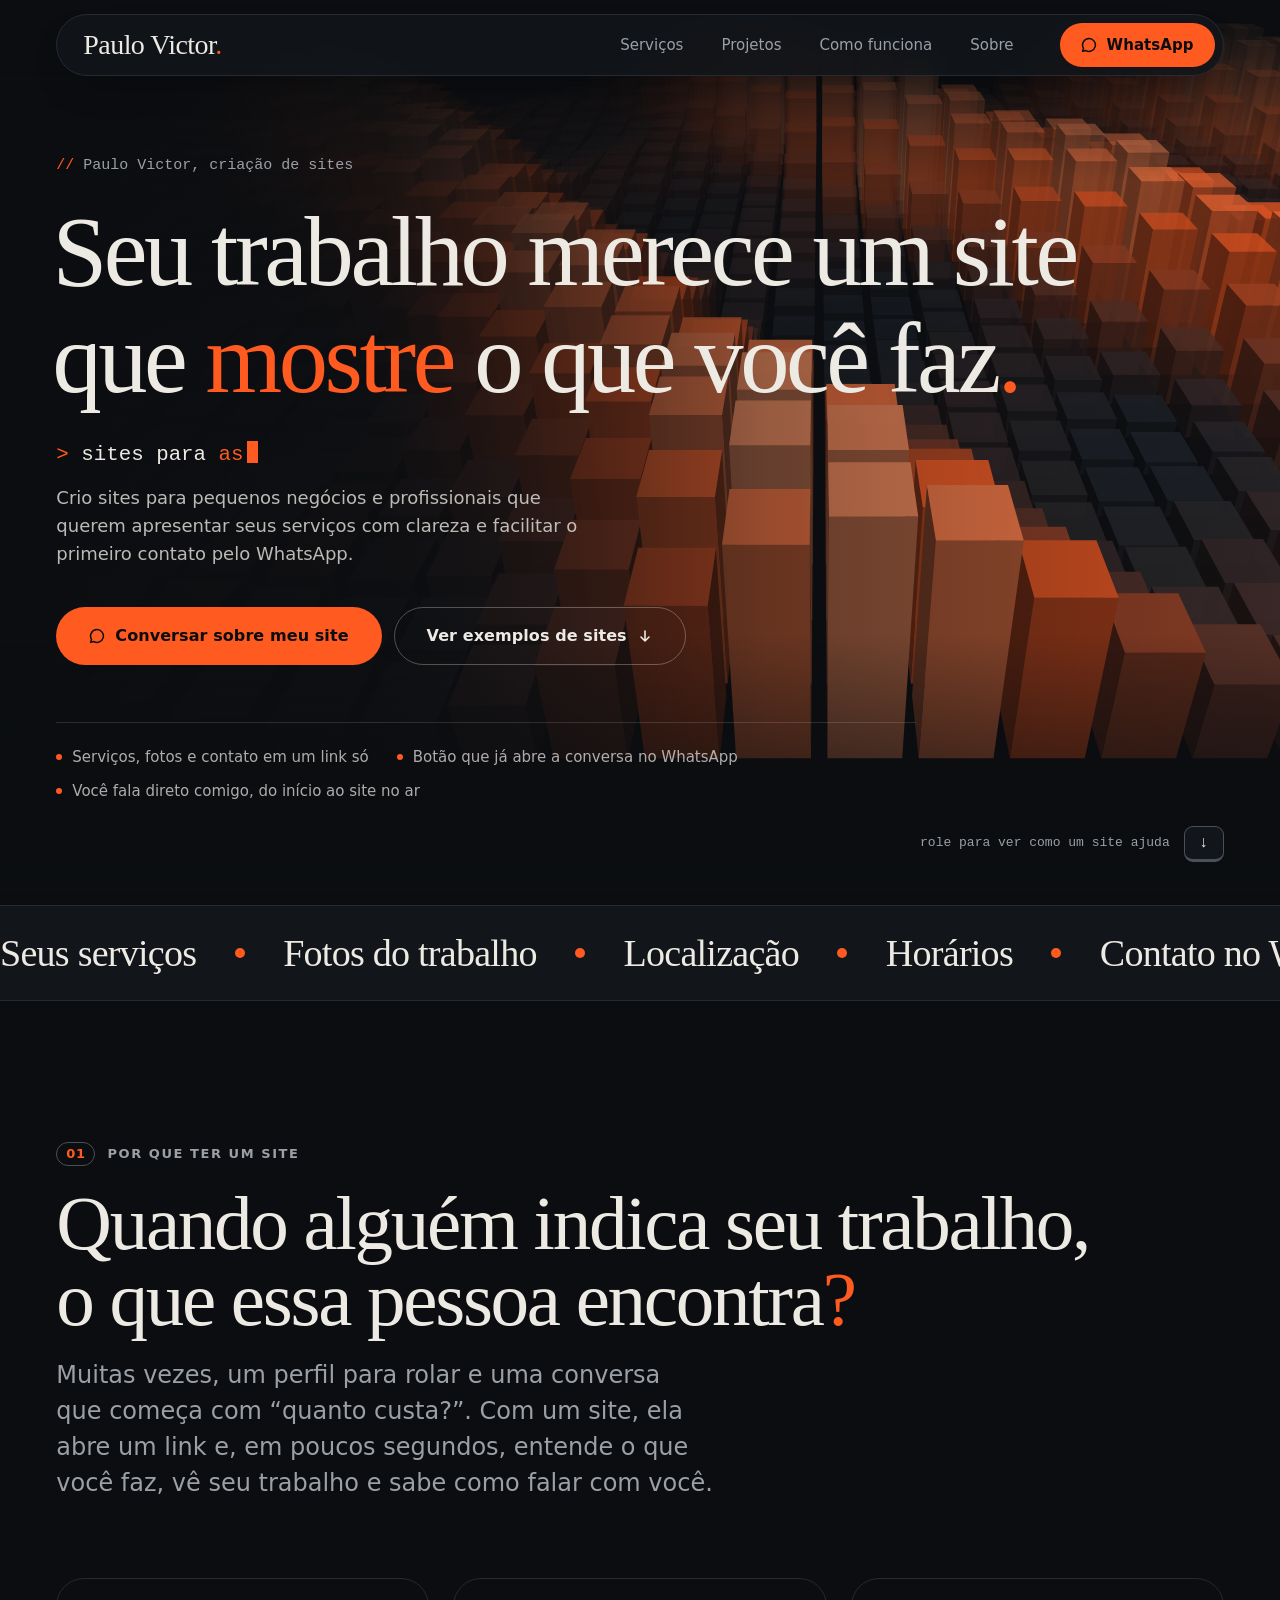
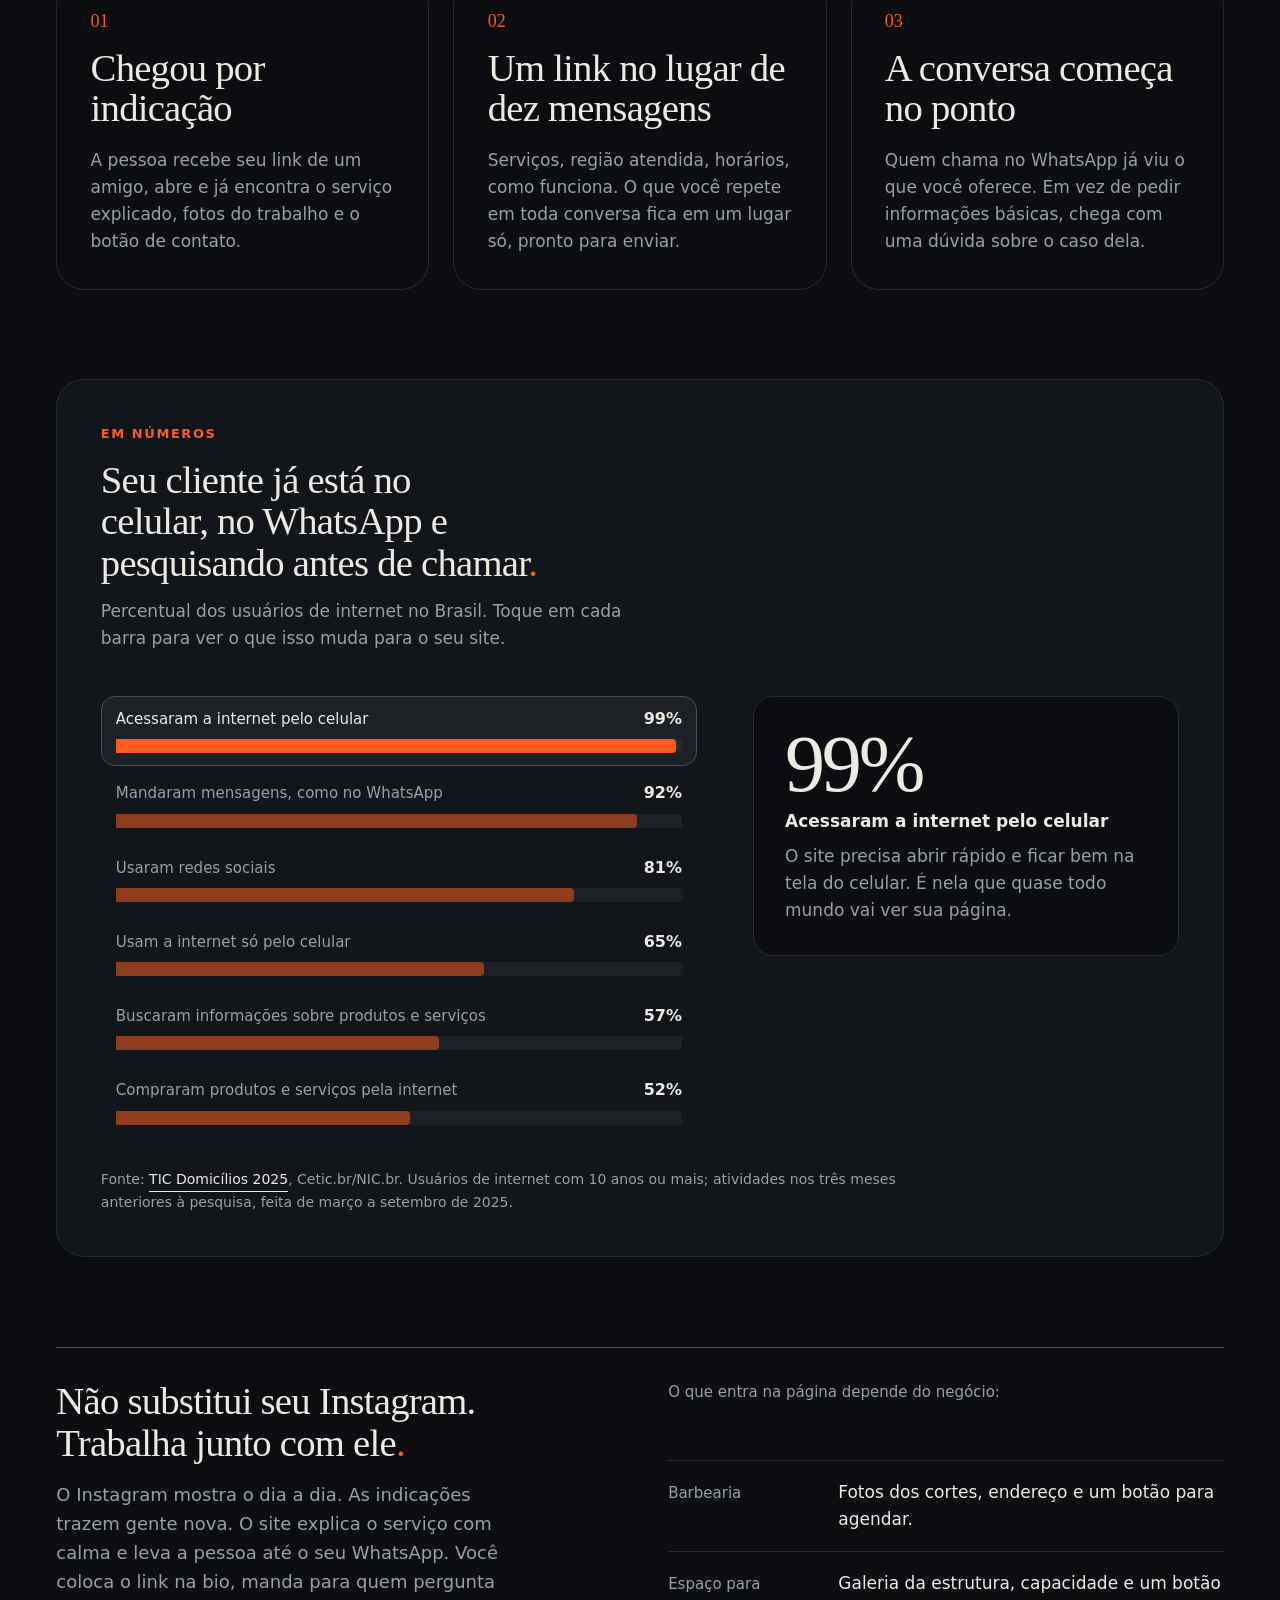
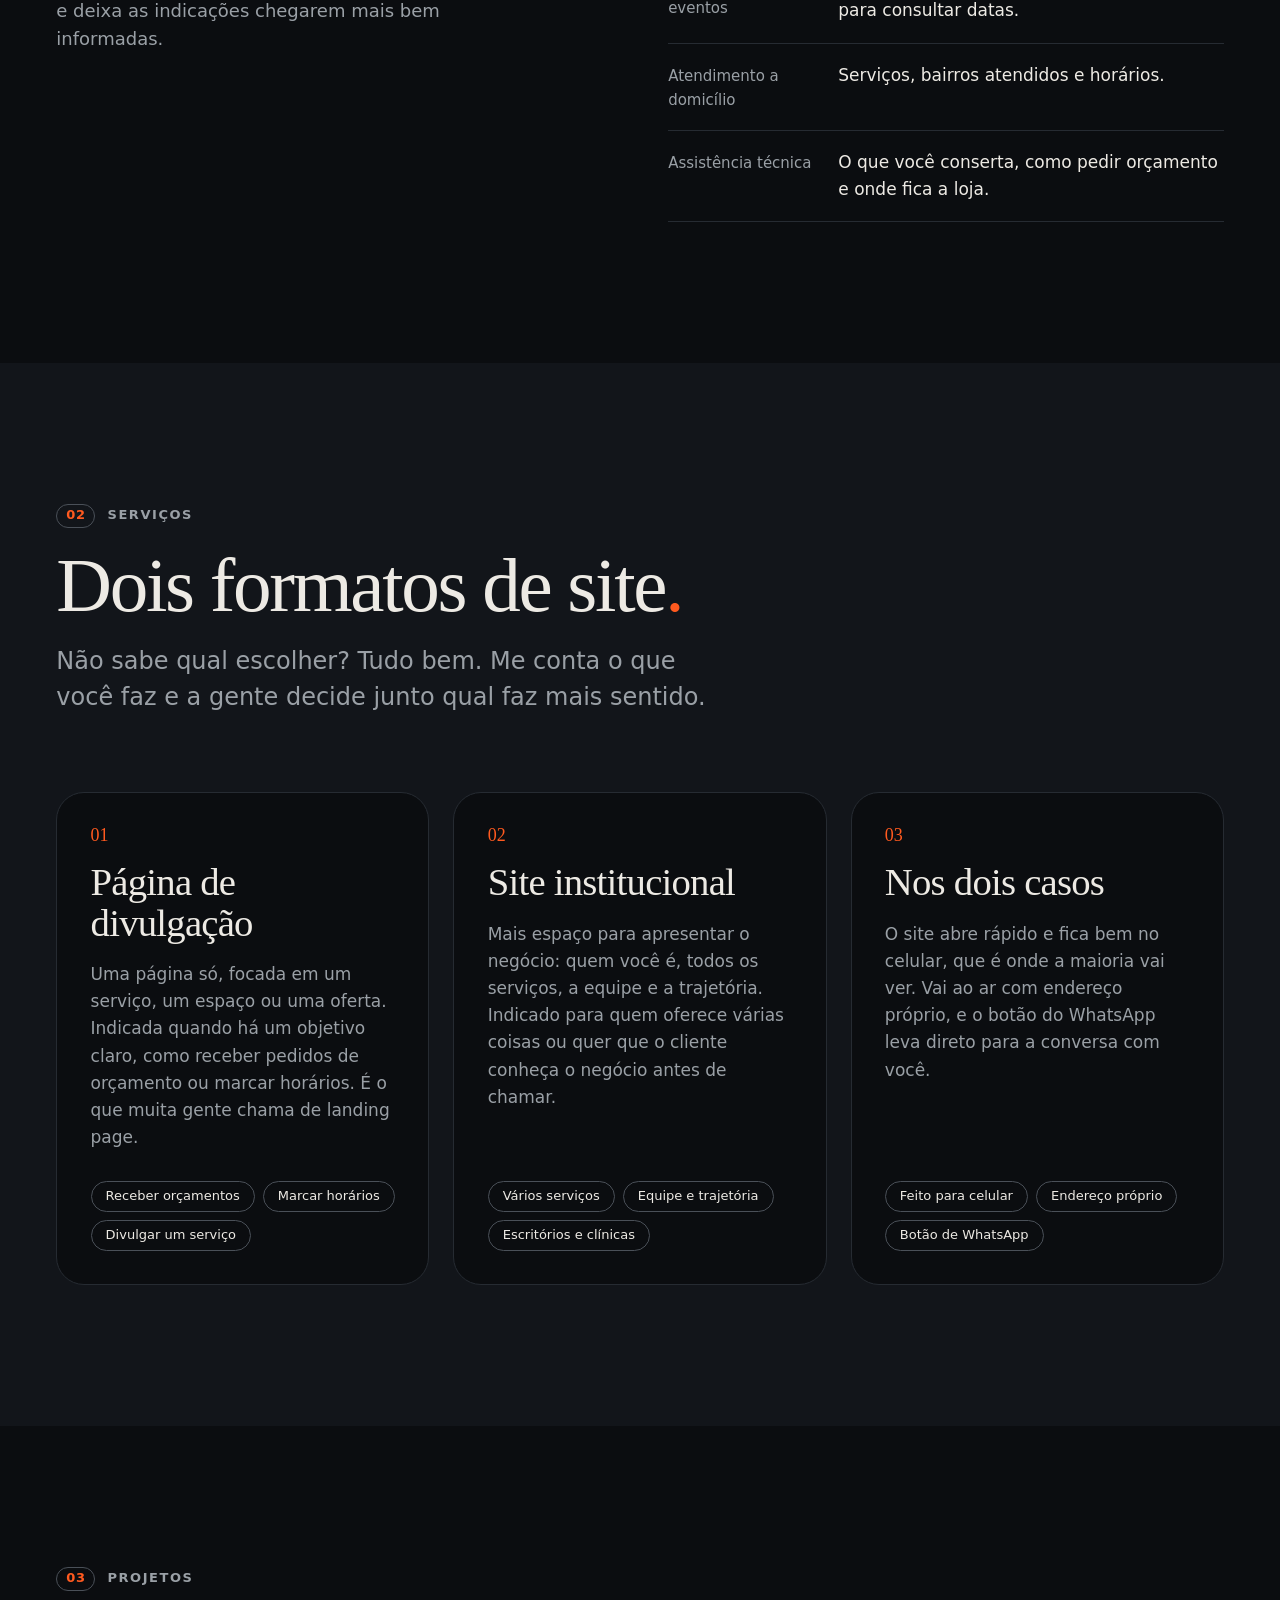
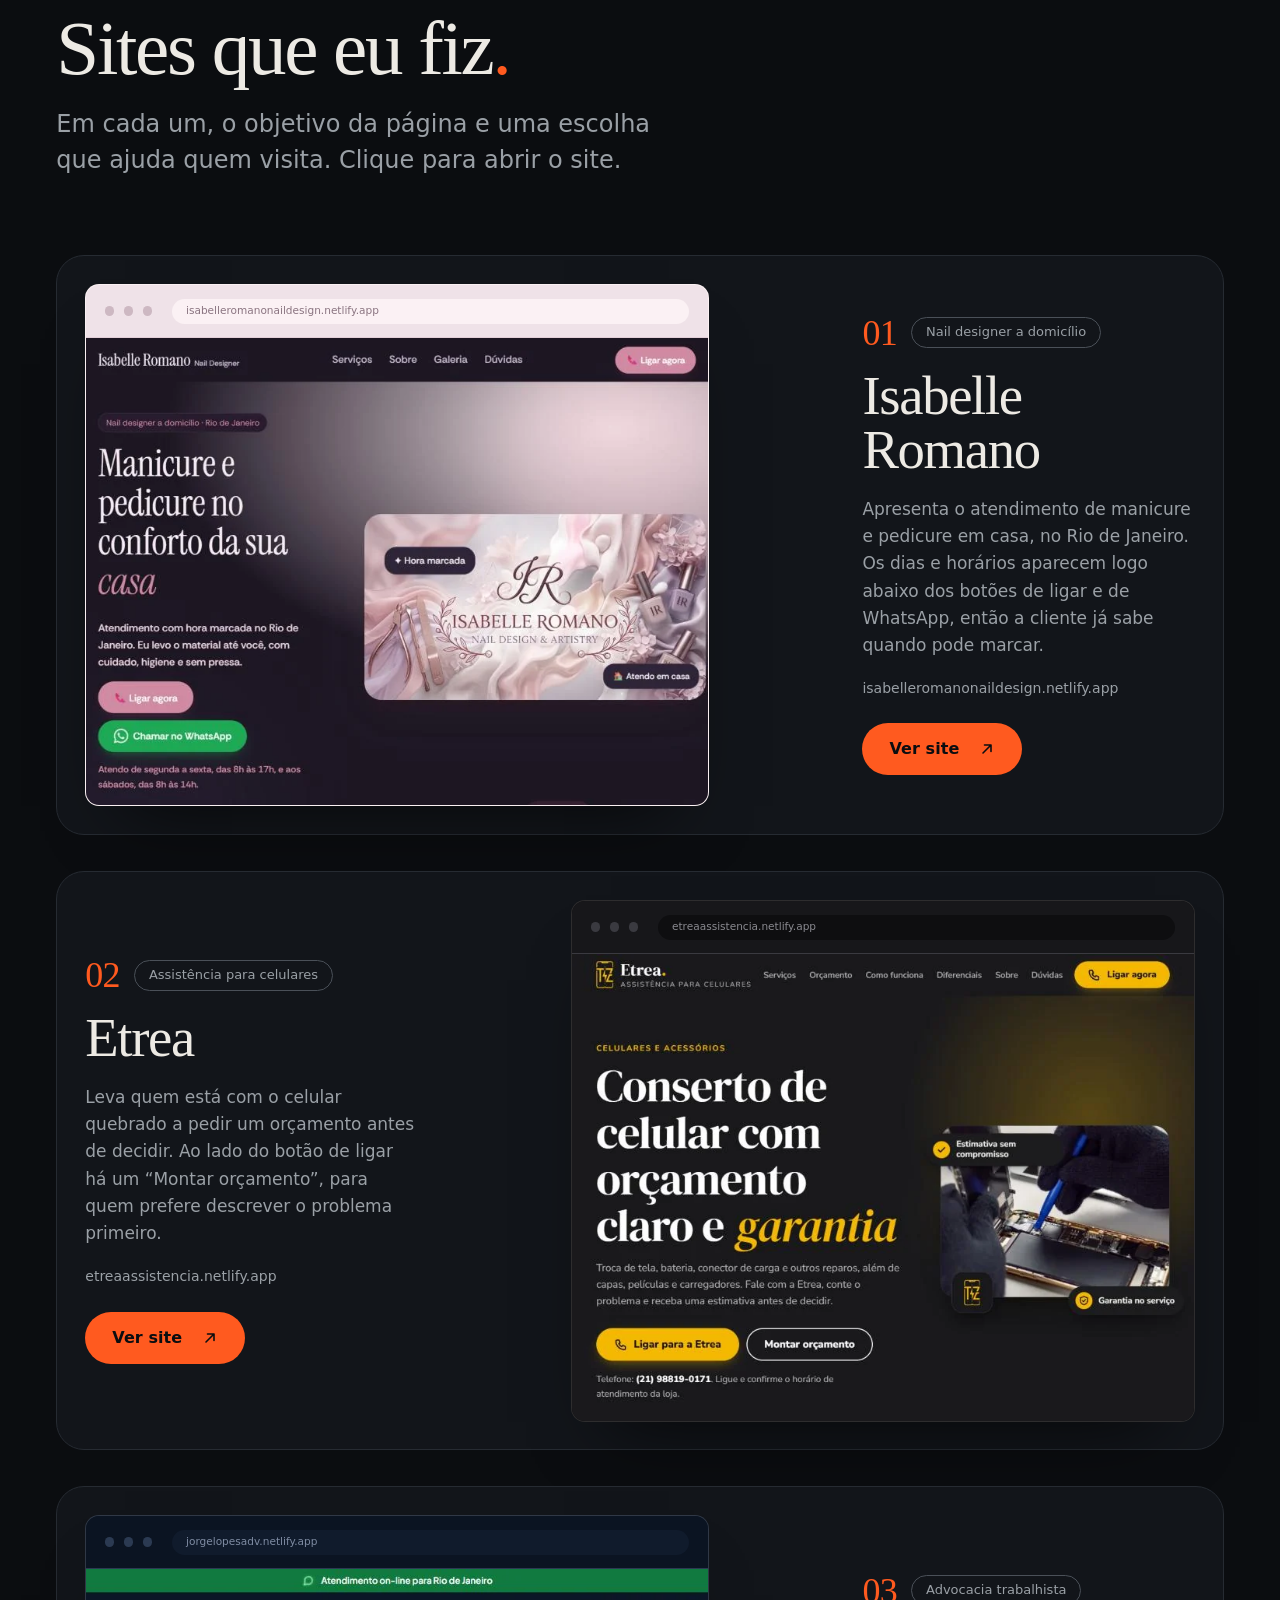
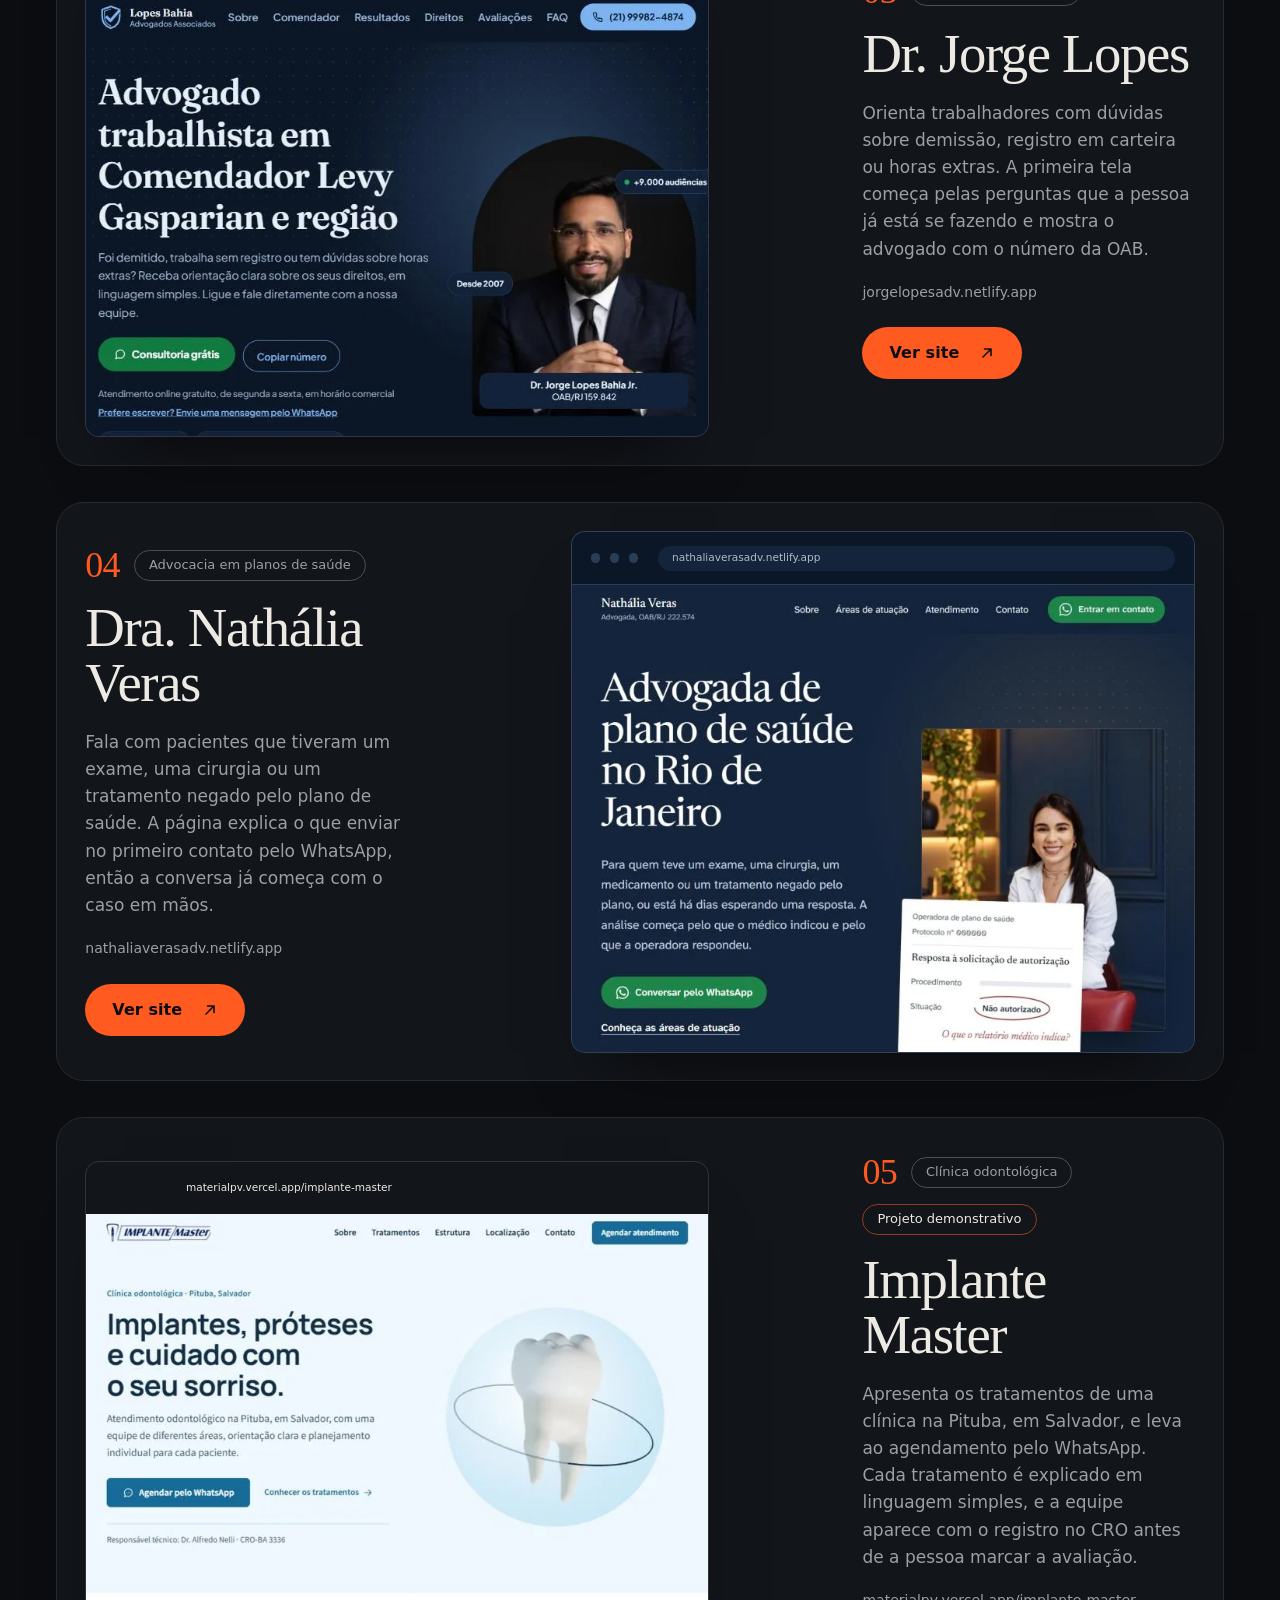
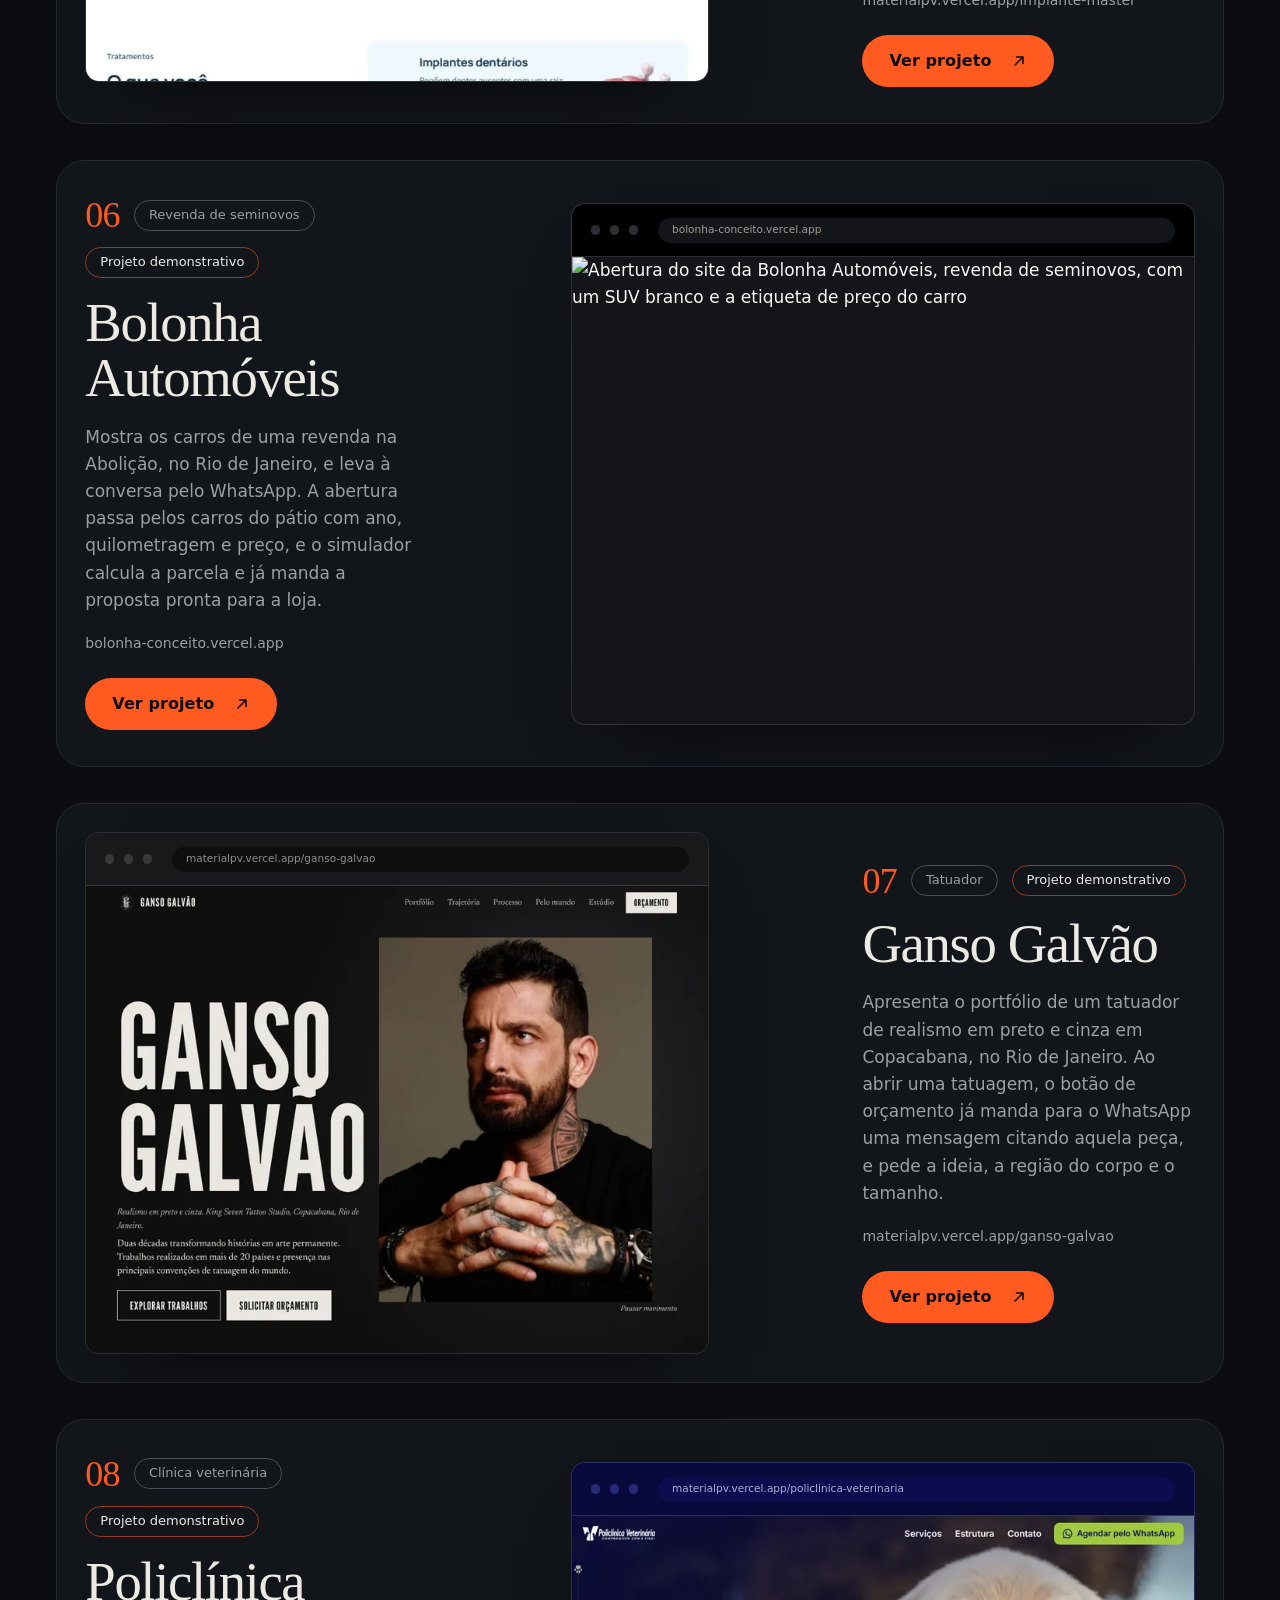
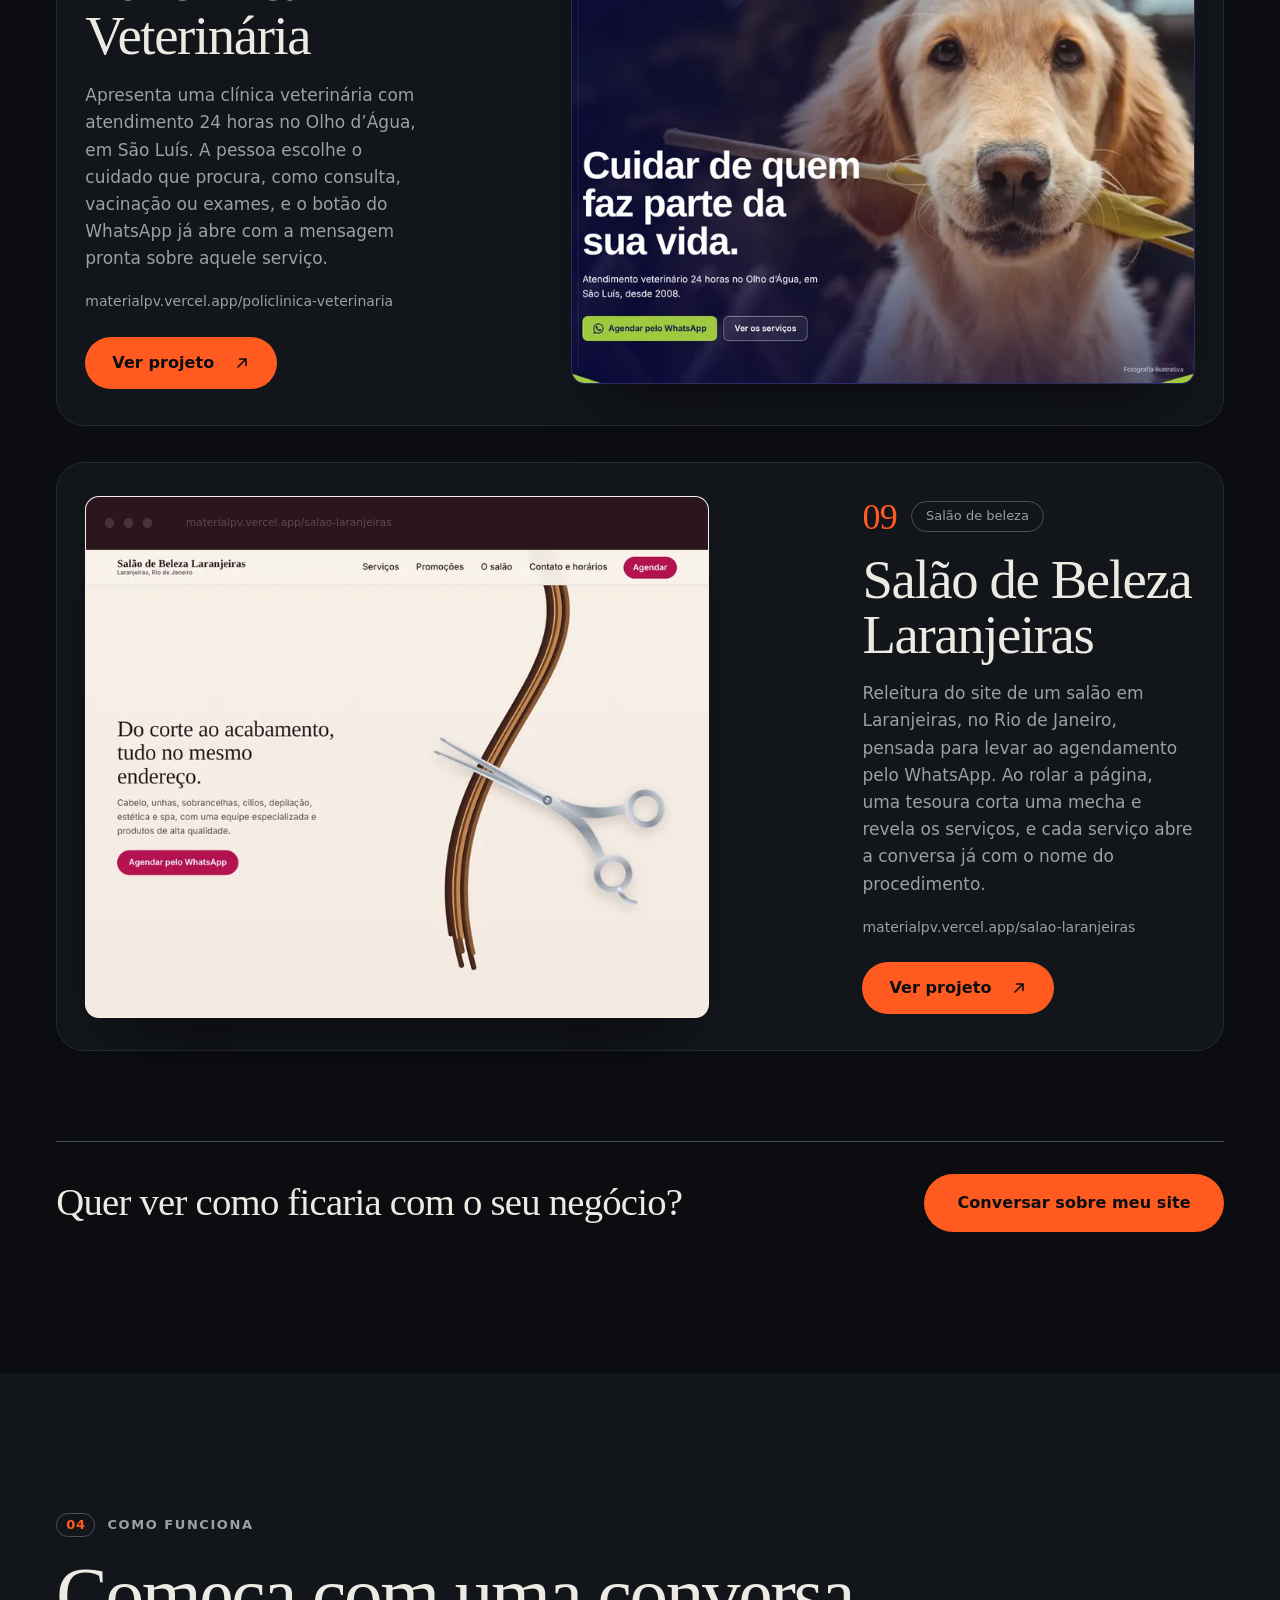
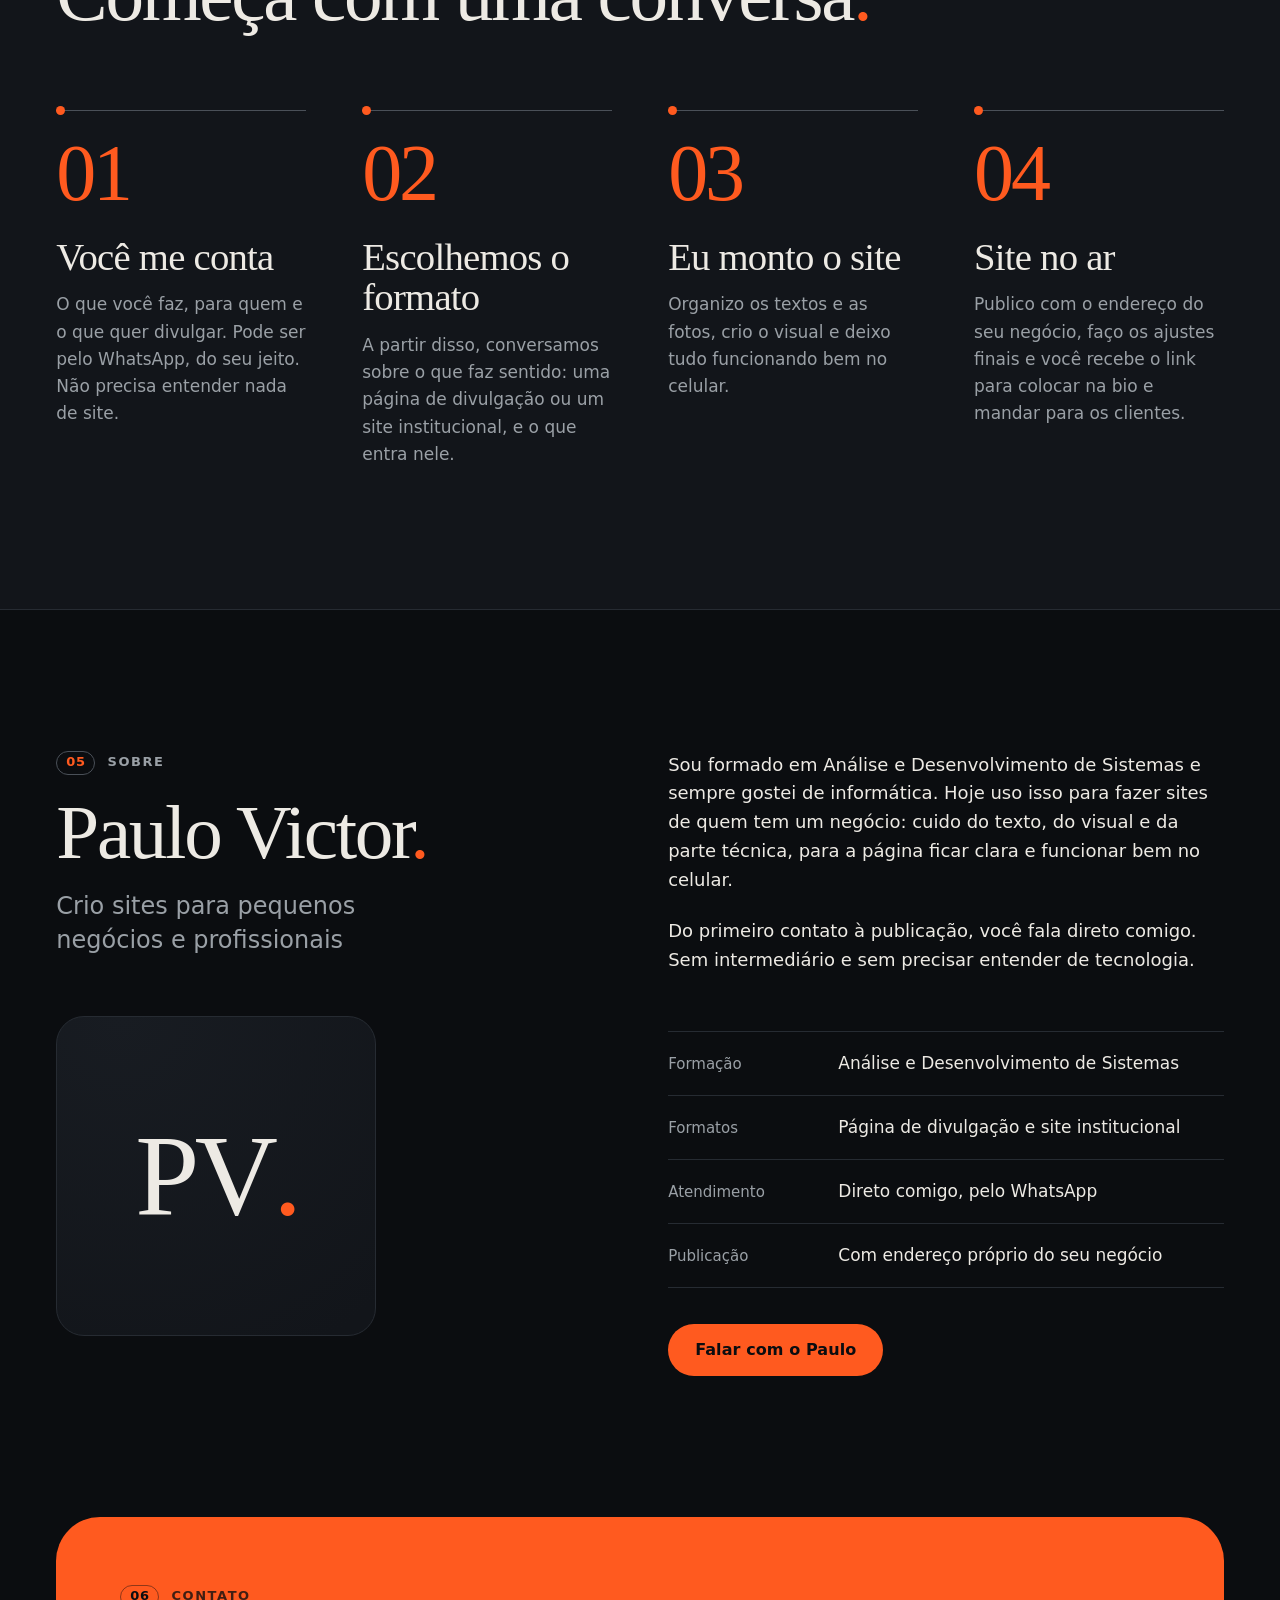
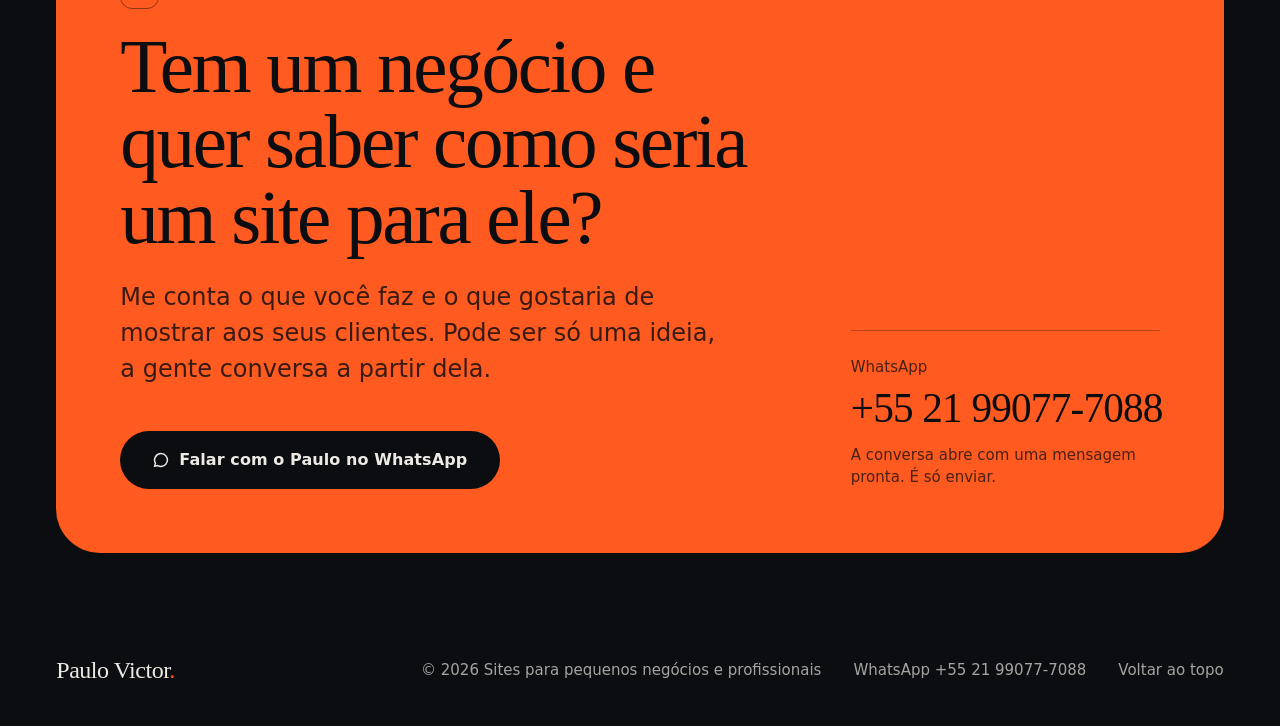
==== commit 0eb89c3a: "Remove a faixa e o selo de projeto demonstrativo do Salão de Beleza Laranjeiras Co-Authored-By: Clau" ====
--- a/portfolio-redesign/index.html
+++ b/portfolio-redesign/index.html
@@ -458,11 +458,11 @@
                 </div>
               </div>
               <div class="project__info">
-                <p class="project__top"><span class="project__num">09</span><span class="chip">Salão de beleza</span><span class="chip chip--demo">Projeto demonstrativo</span></p>
+                <p class="project__top"><span class="project__num">09</span><span class="chip">Salão de beleza</span></p>
                 <h3 class="project__name">Salão de Beleza Laranjeiras</h3>
                 <p class="project__desc">Releitura do site de um salão em Laranjeiras, no Rio de Janeiro, pensada para levar ao agendamento pelo WhatsApp. Ao rolar a página, uma tesoura corta uma mecha e revela os serviços, e cada serviço abre a conversa já com o nome do procedimento.</p>
                 <p class="project__url">materialpv.vercel.app/salao-laranjeiras</p>
-                <a class="btn btn--solid project__link" href="salao-laranjeiras/" target="_blank" rel="noopener noreferrer">Ver projeto<span class="sr-only">: Salão de Beleza Laranjeiras, projeto demonstrativo (abre em nova aba)</span>
+                <a class="btn btn--solid project__link" href="salao-laranjeiras/" target="_blank" rel="noopener noreferrer">Ver projeto<span class="sr-only">: Salão de Beleza Laranjeiras (abre em nova aba)</span>
                   <svg class="ico" viewBox="0 0 16 16" width="16" height="16" aria-hidden="true"><path d="M4 12L12 4M5.5 4H12v6.5" fill="none" stroke="currentColor" stroke-width="1.6" stroke-linecap="round" stroke-linejoin="round"/></svg>
                 </a>
               </div>
